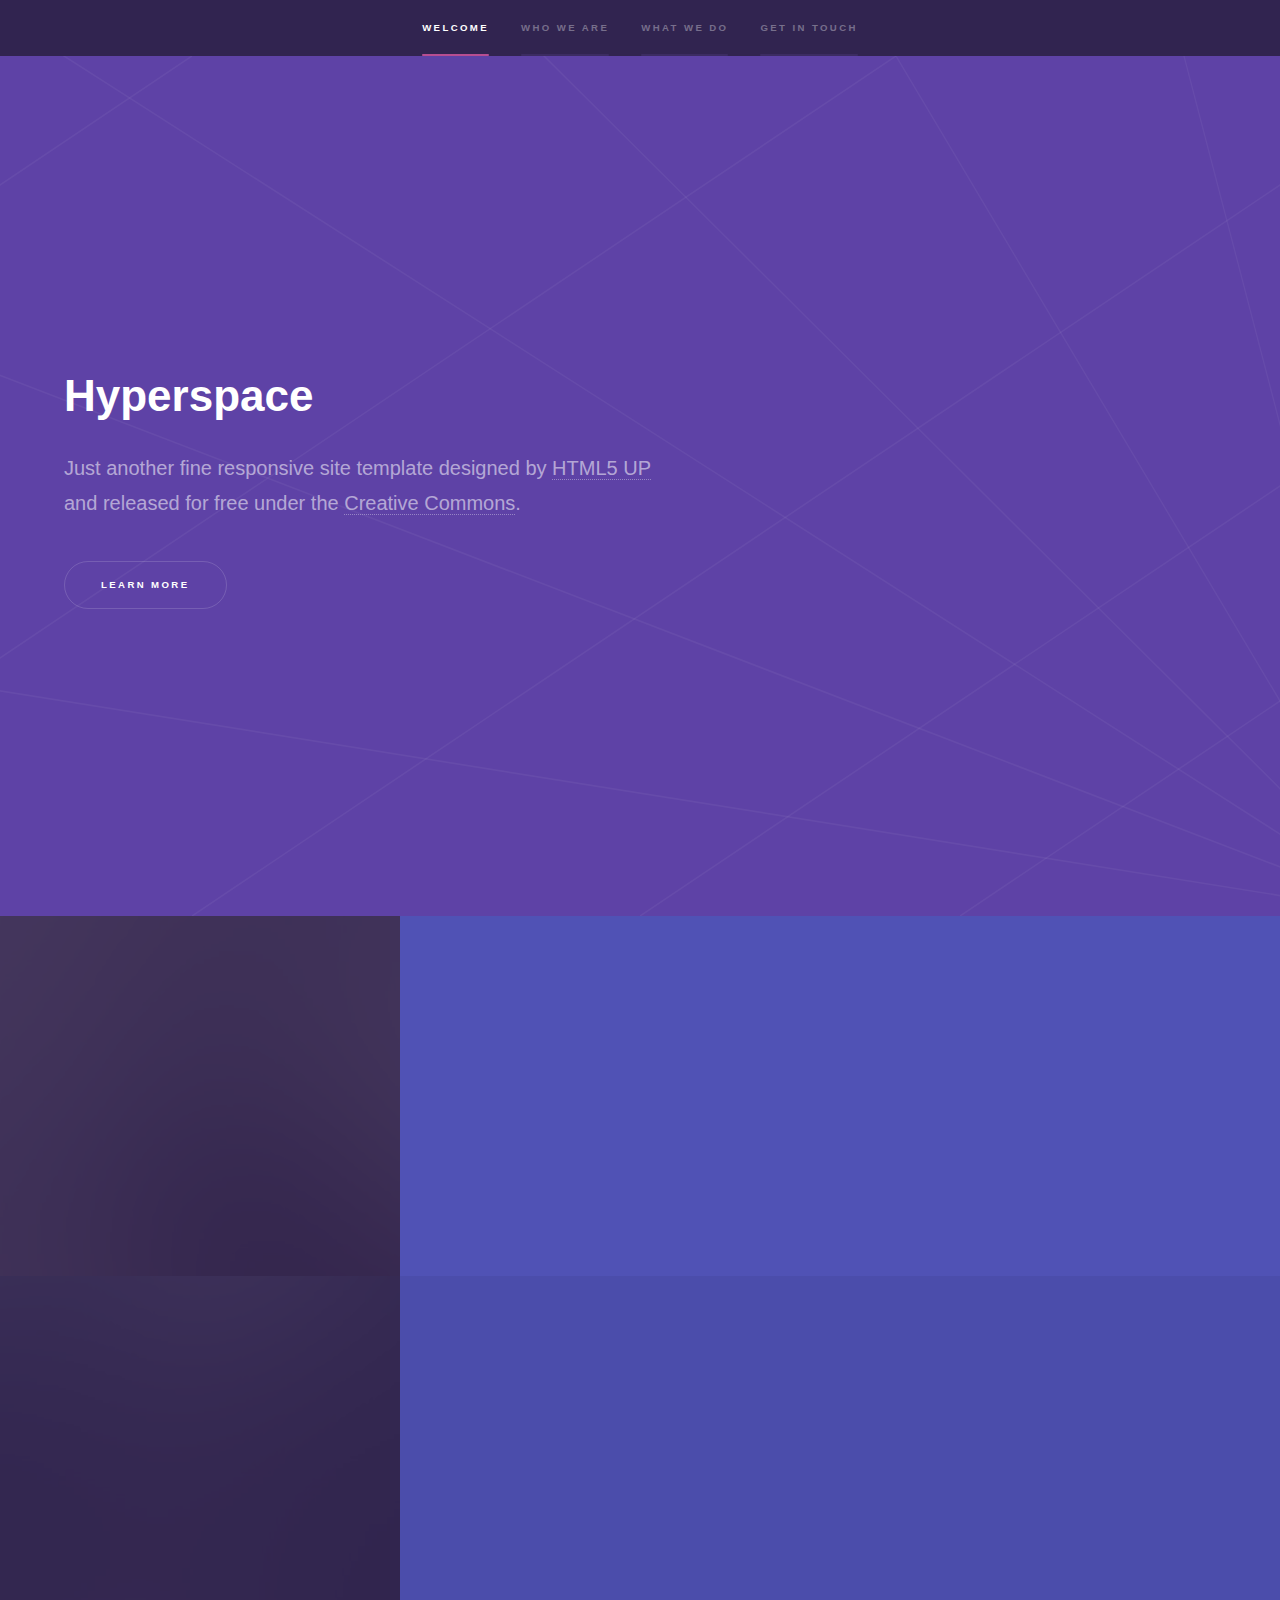
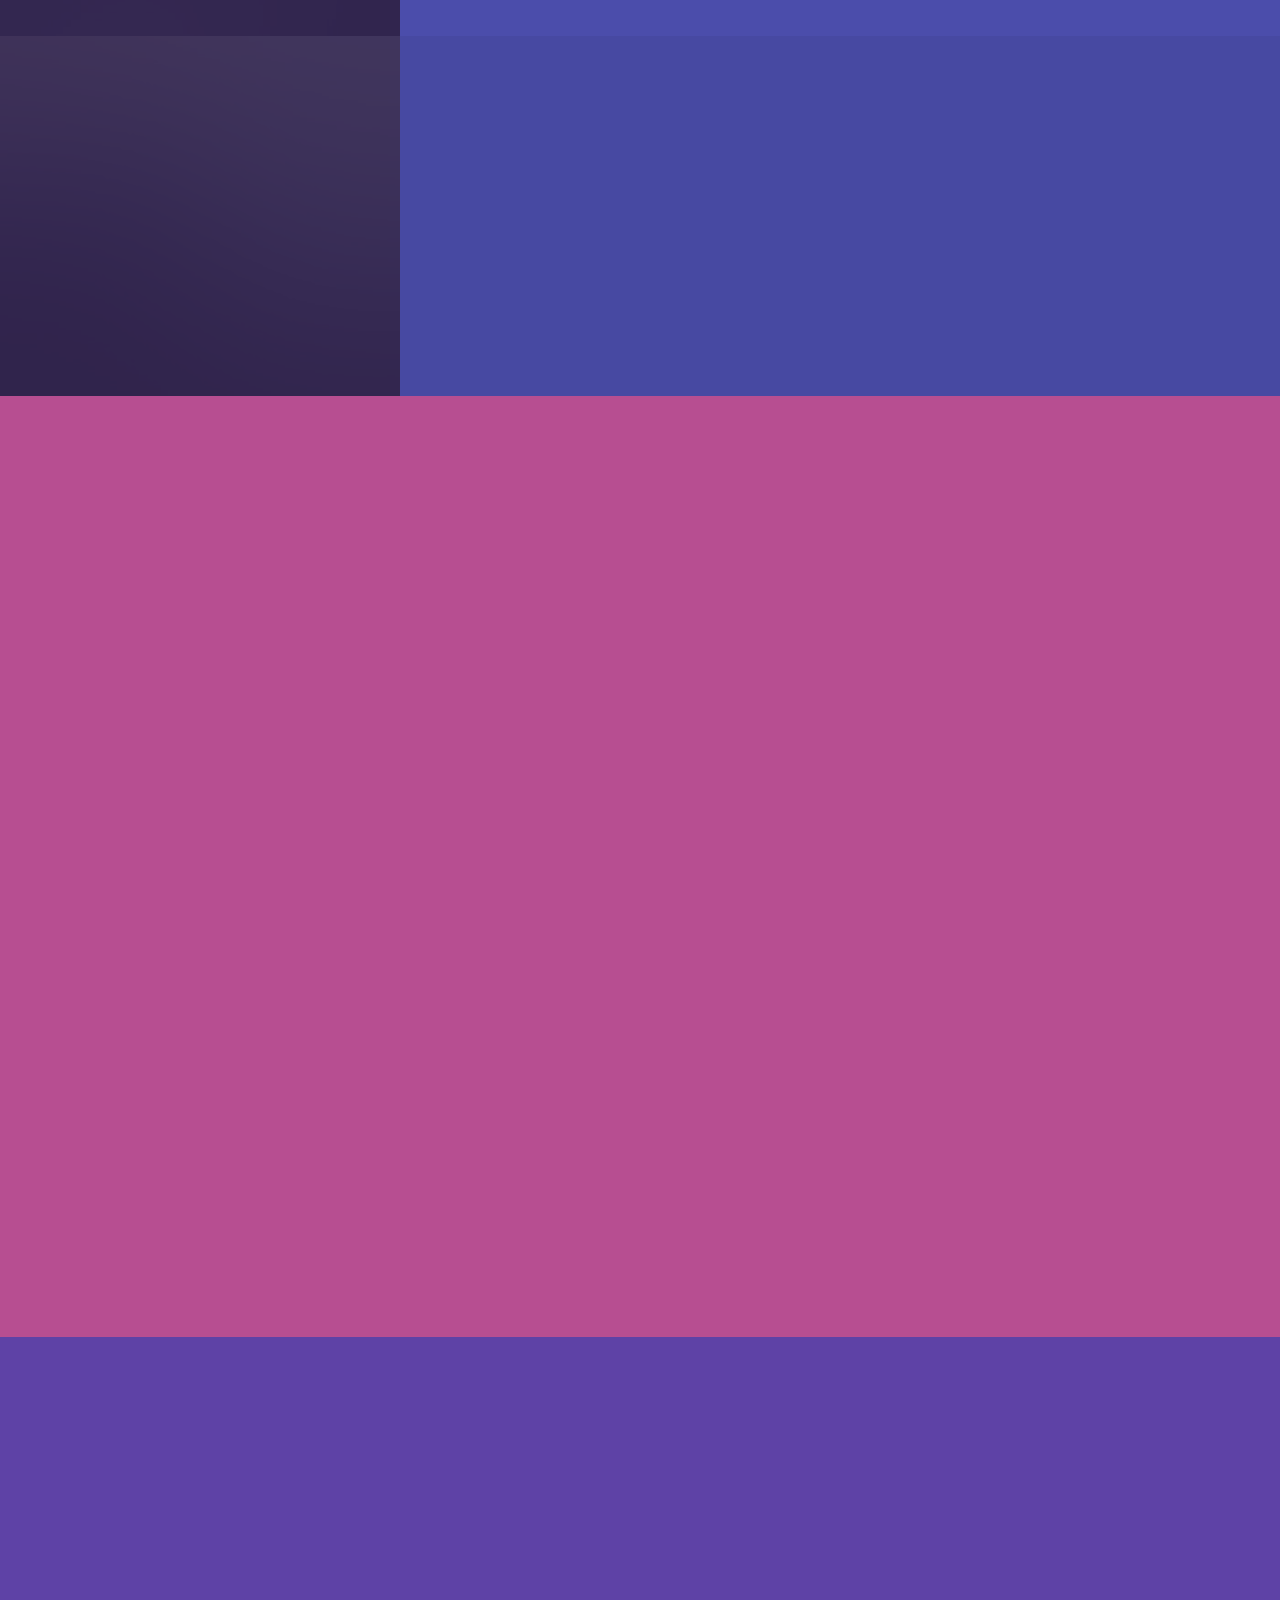
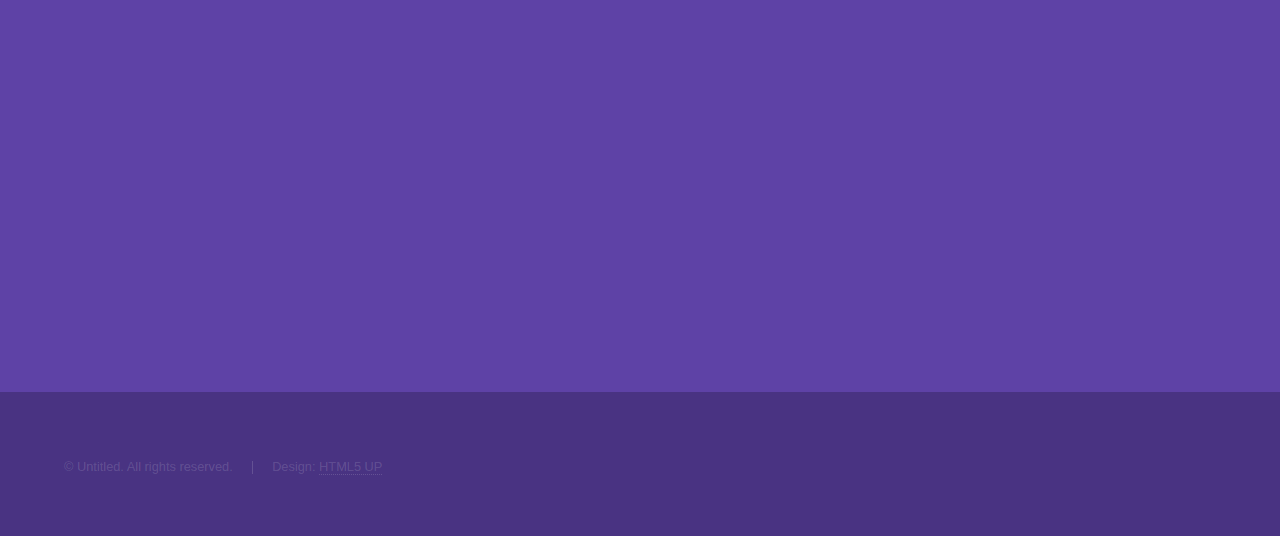
==== index.html @ b1aa324a "reupload files new website model" ====
<!DOCTYPE HTML>
<!--
	Hyperspace by HTML5 UP
	html5up.net | @ajlkn
	Free for personal and commercial use under the CCA 3.0 license (html5up.net/license)
-->
<html>
	<head>
		<title>Hyperspace by HTML5 UP</title>
		<meta charset="utf-8" />
		<meta name="viewport" content="width=device-width, initial-scale=1" />
		<!--[if lte IE 8]><script src="assets/js/ie/html5shiv.js"></script><![endif]-->
		<link rel="stylesheet" href="assets/css/main.css" />
		<!--[if lte IE 9]><link rel="stylesheet" href="assets/css/ie9.css" /><![endif]-->
		<!--[if lte IE 8]><link rel="stylesheet" href="assets/css/ie8.css" /><![endif]-->
	</head>
	<body>

		<!-- Sidebar -->
			<section id="sidebar">
				<div class="inner">
					<nav>
						<ul>
							<li><a href="#intro">Welcome</a></li>
							<li><a href="#one">Who we are</a></li>
							<li><a href="#two">What we do</a></li>
							<li><a href="#three">Get in touch</a></li>
						</ul>
					</nav>
				</div>
			</section>

		<!-- Wrapper -->
			<div id="wrapper">

				<!-- Intro -->
					<section id="intro" class="wrapper style1 fullscreen fade-up">
						<div class="inner">
							<h1>Hyperspace</h1>
							<p>Just another fine responsive site template designed by <a href="http://html5up.net">HTML5 UP</a><br />
							and released for free under the <a href="http://html5up.net/license">Creative Commons</a>.</p>
							<ul class="actions">
								<li><a href="#one" class="button scrolly">Learn more</a></li>
							</ul>
						</div>
					</section>

				<!-- One -->
					<section id="one" class="wrapper style2 spotlights">
						<section>
							<a href="#" class="image"><img src="images/pic01.jpg" alt="" data-position="center center" /></a>
							<div class="content">
								<div class="inner">
									<h2>Sed ipsum dolor</h2>
									<p>Phasellus convallis elit id ullamcorper pulvinar. Duis aliquam turpis mauris, eu ultricies erat malesuada quis. Aliquam dapibus.</p>
									<ul class="actions">
										<li><a href="#" class="button">Learn more</a></li>
									</ul>
								</div>
							</div>
						</section>
						<section>
							<a href="#" class="image"><img src="images/pic02.jpg" alt="" data-position="top center" /></a>
							<div class="content">
								<div class="inner">
									<h2>Feugiat consequat</h2>
									<p>Phasellus convallis elit id ullamcorper pulvinar. Duis aliquam turpis mauris, eu ultricies erat malesuada quis. Aliquam dapibus.</p>
									<ul class="actions">
										<li><a href="#" class="button">Learn more</a></li>
									</ul>
								</div>
							</div>
						</section>
						<section>
							<a href="#" class="image"><img src="images/pic03.jpg" alt="" data-position="25% 25%" /></a>
							<div class="content">
								<div class="inner">
									<h2>Ultricies aliquam</h2>
									<p>Phasellus convallis elit id ullamcorper pulvinar. Duis aliquam turpis mauris, eu ultricies erat malesuada quis. Aliquam dapibus.</p>
									<ul class="actions">
										<li><a href="#" class="button">Learn more</a></li>
									</ul>
								</div>
							</div>
						</section>
					</section>

				<!-- Two -->
					<section id="two" class="wrapper style3 fade-up">
						<div class="inner">
							<h2>What we do</h2>
							<p>Phasellus convallis elit id ullamcorper pulvinar. Duis aliquam turpis mauris, eu ultricies erat malesuada quis. Aliquam dapibus, lacus eget hendrerit bibendum, urna est aliquam sem, sit amet imperdiet est velit quis lorem.</p>
							<div class="features">
								<section>
									<span class="icon major fa-code"></span>
									<h3>Lorem ipsum amet</h3>
									<p>Phasellus convallis elit id ullam corper amet et pulvinar. Duis aliquam turpis mauris, sed ultricies erat dapibus.</p>
								</section>
								<section>
									<span class="icon major fa-lock"></span>
									<h3>Aliquam sed nullam</h3>
									<p>Phasellus convallis elit id ullam corper amet et pulvinar. Duis aliquam turpis mauris, sed ultricies erat dapibus.</p>
								</section>
								<section>
									<span class="icon major fa-cog"></span>
									<h3>Sed erat ullam corper</h3>
									<p>Phasellus convallis elit id ullam corper amet et pulvinar. Duis aliquam turpis mauris, sed ultricies erat dapibus.</p>
								</section>
								<section>
									<span class="icon major fa-desktop"></span>
									<h3>Veroeros quis lorem</h3>
									<p>Phasellus convallis elit id ullam corper amet et pulvinar. Duis aliquam turpis mauris, sed ultricies erat dapibus.</p>
								</section>
								<section>
									<span class="icon major fa-chain"></span>
									<h3>Urna quis bibendum</h3>
									<p>Phasellus convallis elit id ullam corper amet et pulvinar. Duis aliquam turpis mauris, sed ultricies erat dapibus.</p>
								</section>
								<section>
									<span class="icon major fa-diamond"></span>
									<h3>Aliquam urna dapibus</h3>
									<p>Phasellus convallis elit id ullam corper amet et pulvinar. Duis aliquam turpis mauris, sed ultricies erat dapibus.</p>
								</section>
							</div>
							<ul class="actions">
								<li><a href="#" class="button">Learn more</a></li>
							</ul>
						</div>
					</section>

				<!-- Three -->
					<section id="three" class="wrapper style1 fade-up">
						<div class="inner">
							<h2>Get in touch</h2>
							<p>Phasellus convallis elit id ullamcorper pulvinar. Duis aliquam turpis mauris, eu ultricies erat malesuada quis. Aliquam dapibus, lacus eget hendrerit bibendum, urna est aliquam sem, sit amet imperdiet est velit quis lorem.</p>
							<div class="split style1">
								<section>
									<form method="post" action="#">
										<div class="field half first">
											<label for="name">Name</label>
											<input type="text" name="name" id="name" />
										</div>
										<div class="field half">
											<label for="email">Email</label>
											<input type="text" name="email" id="email" />
										</div>
										<div class="field">
											<label for="message">Message</label>
											<textarea name="message" id="message" rows="5"></textarea>
										</div>
										<ul class="actions">
											<li><a href="" class="button submit">Send Message</a></li>
										</ul>
									</form>
								</section>
								<section>
									<ul class="contact">
										<li>
											<h3>Address</h3>
											<span>12345 Somewhere Road #654<br />
											Nashville, TN 00000-0000<br />
											USA</span>
										</li>
										<li>
											<h3>Email</h3>
											<a href="#">user@untitled.tld</a>
										</li>
										<li>
											<h3>Phone</h3>
											<span>(000) 000-0000</span>
										</li>
										<li>
											<h3>Social</h3>
											<ul class="icons">
												<li><a href="#" class="fa-twitter"><span class="label">Twitter</span></a></li>
												<li><a href="#" class="fa-facebook"><span class="label">Facebook</span></a></li>
												<li><a href="#" class="fa-github"><span class="label">GitHub</span></a></li>
												<li><a href="#" class="fa-instagram"><span class="label">Instagram</span></a></li>
												<li><a href="#" class="fa-linkedin"><span class="label">LinkedIn</span></a></li>
											</ul>
										</li>
									</ul>
								</section>
							</div>
						</div>
					</section>

			</div>

		<!-- Footer -->
			<footer id="footer" class="wrapper style1-alt">
				<div class="inner">
					<ul class="menu">
						<li>&copy; Untitled. All rights reserved.</li><li>Design: <a href="http://html5up.net">HTML5 UP</a></li>
					</ul>
				</div>
			</footer>

		<!-- Scripts -->
			<script src="assets/js/jquery.min.js"></script>
			<script src="assets/js/jquery.scrollex.min.js"></script>
			<script src="assets/js/jquery.scrolly.min.js"></script>
			<script src="assets/js/skel.min.js"></script>
			<script src="assets/js/util.js"></script>
			<!--[if lte IE 8]><script src="assets/js/ie/respond.min.js"></script><![endif]-->
			<script src="assets/js/main.js"></script>

	</body>
</html>
---- assets/css/main.css ----
@import url(font-awesome.min.css);

/*
	Hyperspace by HTML5 UP
	html5up.net | @ajlkn
	Free for personal and commercial use under the CCA 3.0 license (html5up.net/license)
*/

/* Reset */

	html, body, div, span, applet, object, iframe, h1, h2, h3, h4, h5, h6, p, blockquote, pre, a, abbr, acronym, address, big, cite, code, del, dfn, em, img, ins, kbd, q, s, samp, small, strike, strong, sub, sup, tt, var, b, u, i, center, dl, dt, dd, ol, ul, li, fieldset, form, label, legend, table, caption, tbody, tfoot, thead, tr, th, td, article, aside, canvas, details, embed, figure, figcaption, footer, header, hgroup, menu, nav, output, ruby, section, summary, time, mark, audio, video {
		margin: 0;
		padding: 0;
		border: 0;
		font-size: 100%;
		font: inherit;
		vertical-align: baseline;
	}

	article, aside, details, figcaption, figure, footer, header, hgroup, menu, nav, section {
		display: block;
	}

	body {
		line-height: 1;
	}

	ol, ul {
		list-style: none;
	}

	blockquote, q {
		quotes: none;
	}

	blockquote:before, blockquote:after, q:before, q:after {
		content: '';
		content: none;
	}

	table {
		border-collapse: collapse;
		border-spacing: 0;
	}

	body {
		-webkit-text-size-adjust: none;
	}

/* Box Model */

	*, *:before, *:after {
		-moz-box-sizing: border-box;
		-webkit-box-sizing: border-box;
		box-sizing: border-box;
	}

/* Grid */

	.row {
		border-bottom: solid 1px transparent;
		-moz-box-sizing: border-box;
		-webkit-box-sizing: border-box;
		box-sizing: border-box;
	}

	.row > * {
		float: left;
		-moz-box-sizing: border-box;
		-webkit-box-sizing: border-box;
		box-sizing: border-box;
	}

	.row:after, .row:before {
		content: '';
		display: block;
		clear: both;
		height: 0;
	}

	.row.uniform > * > :first-child {
		margin-top: 0;
	}

	.row.uniform > * > :last-child {
		margin-bottom: 0;
	}

	.row.\30 \25 > * {
		padding: 0 0 0 0em;
	}

	.row.\30 \25 {
		margin: 0 0 -1px 0em;
	}

	.row.uniform.\30 \25 > * {
		padding: 0em 0 0 0em;
	}

	.row.uniform.\30 \25 {
		margin: 0em 0 -1px 0em;
	}

	.row > * {
		padding: 0 0 0 1.5em;
	}

	.row {
		margin: 0 0 -1px -1.5em;
	}

	.row.uniform > * {
		padding: 1.5em 0 0 1.5em;
	}

	.row.uniform {
		margin: -1.5em 0 -1px -1.5em;
	}

	.row.\32 00\25 > * {
		padding: 0 0 0 3em;
	}

	.row.\32 00\25 {
		margin: 0 0 -1px -3em;
	}

	.row.uniform.\32 00\25 > * {
		padding: 3em 0 0 3em;
	}

	.row.uniform.\32 00\25 {
		margin: -3em 0 -1px -3em;
	}

	.row.\31 50\25 > * {
		padding: 0 0 0 2.25em;
	}

	.row.\31 50\25 {
		margin: 0 0 -1px -2.25em;
	}

	.row.uniform.\31 50\25 > * {
		padding: 2.25em 0 0 2.25em;
	}

	.row.uniform.\31 50\25 {
		margin: -2.25em 0 -1px -2.25em;
	}

	.row.\35 0\25 > * {
		padding: 0 0 0 0.75em;
	}

	.row.\35 0\25 {
		margin: 0 0 -1px -0.75em;
	}

	.row.uniform.\35 0\25 > * {
		padding: 0.75em 0 0 0.75em;
	}

	.row.uniform.\35 0\25 {
		margin: -0.75em 0 -1px -0.75em;
	}

	.row.\32 5\25 > * {
		padding: 0 0 0 0.375em;
	}

	.row.\32 5\25 {
		margin: 0 0 -1px -0.375em;
	}

	.row.uniform.\32 5\25 > * {
		padding: 0.375em 0 0 0.375em;
	}

	.row.uniform.\32 5\25 {
		margin: -0.375em 0 -1px -0.375em;
	}

	.\31 2u, .\31 2u\24 {
		width: 100%;
		clear: none;
		margin-left: 0;
	}

	.\31 1u, .\31 1u\24 {
		width: 91.6666666667%;
		clear: none;
		margin-left: 0;
	}

	.\31 0u, .\31 0u\24 {
		width: 83.3333333333%;
		clear: none;
		margin-left: 0;
	}

	.\39 u, .\39 u\24 {
		width: 75%;
		clear: none;
		margin-left: 0;
	}

	.\38 u, .\38 u\24 {
		width: 66.6666666667%;
		clear: none;
		margin-left: 0;
	}

	.\37 u, .\37 u\24 {
		width: 58.3333333333%;
		clear: none;
		margin-left: 0;
	}

	.\36 u, .\36 u\24 {
		width: 50%;
		clear: none;
		margin-left: 0;
	}

	.\35 u, .\35 u\24 {
		width: 41.6666666667%;
		clear: none;
		margin-left: 0;
	}

	.\34 u, .\34 u\24 {
		width: 33.3333333333%;
		clear: none;
		margin-left: 0;
	}

	.\33 u, .\33 u\24 {
		width: 25%;
		clear: none;
		margin-left: 0;
	}

	.\32 u, .\32 u\24 {
		width: 16.6666666667%;
		clear: none;
		margin-left: 0;
	}

	.\31 u, .\31 u\24 {
		width: 8.3333333333%;
		clear: none;
		margin-left: 0;
	}

	.\31 2u\24 + *,
	.\31 1u\24 + *,
	.\31 0u\24 + *,
	.\39 u\24 + *,
	.\38 u\24 + *,
	.\37 u\24 + *,
	.\36 u\24 + *,
	.\35 u\24 + *,
	.\34 u\24 + *,
	.\33 u\24 + *,
	.\32 u\24 + *,
	.\31 u\24 + * {
		clear: left;
	}

	.\-11u {
		margin-left: 91.66667%;
	}

	.\-10u {
		margin-left: 83.33333%;
	}

	.\-9u {
		margin-left: 75%;
	}

	.\-8u {
		margin-left: 66.66667%;
	}

	.\-7u {
		margin-left: 58.33333%;
	}

	.\-6u {
		margin-left: 50%;
	}

	.\-5u {
		margin-left: 41.66667%;
	}

	.\-4u {
		margin-left: 33.33333%;
	}

	.\-3u {
		margin-left: 25%;
	}

	.\-2u {
		margin-left: 16.66667%;
	}

	.\-1u {
		margin-left: 8.33333%;
	}

	@media screen and (max-width: 1680px) {

		.row > * {
			padding: 0 0 0 1.5em;
		}

		.row {
			margin: 0 0 -1px -1.5em;
		}

		.row.uniform > * {
			padding: 1.5em 0 0 1.5em;
		}

		.row.uniform {
			margin: -1.5em 0 -1px -1.5em;
		}

		.row.\32 00\25 > * {
			padding: 0 0 0 3em;
		}

		.row.\32 00\25 {
			margin: 0 0 -1px -3em;
		}

		.row.uniform.\32 00\25 > * {
			padding: 3em 0 0 3em;
		}

		.row.uniform.\32 00\25 {
			margin: -3em 0 -1px -3em;
		}

		.row.\31 50\25 > * {
			padding: 0 0 0 2.25em;
		}

		.row.\31 50\25 {
			margin: 0 0 -1px -2.25em;
		}

		.row.uniform.\31 50\25 > * {
			padding: 2.25em 0 0 2.25em;
		}

		.row.uniform.\31 50\25 {
			margin: -2.25em 0 -1px -2.25em;
		}

		.row.\35 0\25 > * {
			padding: 0 0 0 0.75em;
		}

		.row.\35 0\25 {
			margin: 0 0 -1px -0.75em;
		}

		.row.uniform.\35 0\25 > * {
			padding: 0.75em 0 0 0.75em;
		}

		.row.uniform.\35 0\25 {
			margin: -0.75em 0 -1px -0.75em;
		}

		.row.\32 5\25 > * {
			padding: 0 0 0 0.375em;
		}

		.row.\32 5\25 {
			margin: 0 0 -1px -0.375em;
		}

		.row.uniform.\32 5\25 > * {
			padding: 0.375em 0 0 0.375em;
		}

		.row.uniform.\32 5\25 {
			margin: -0.375em 0 -1px -0.375em;
		}

		.\31 2u\28xlarge\29, .\31 2u\24\28xlarge\29 {
			width: 100%;
			clear: none;
			margin-left: 0;
		}

		.\31 1u\28xlarge\29, .\31 1u\24\28xlarge\29 {
			width: 91.6666666667%;
			clear: none;
			margin-left: 0;
		}

		.\31 0u\28xlarge\29, .\31 0u\24\28xlarge\29 {
			width: 83.3333333333%;
			clear: none;
			margin-left: 0;
		}

		.\39 u\28xlarge\29, .\39 u\24\28xlarge\29 {
			width: 75%;
			clear: none;
			margin-left: 0;
		}

		.\38 u\28xlarge\29, .\38 u\24\28xlarge\29 {
			width: 66.6666666667%;
			clear: none;
			margin-left: 0;
		}

		.\37 u\28xlarge\29, .\37 u\24\28xlarge\29 {
			width: 58.3333333333%;
			clear: none;
			margin-left: 0;
		}

		.\36 u\28xlarge\29, .\36 u\24\28xlarge\29 {
			width: 50%;
			clear: none;
			margin-left: 0;
		}

		.\35 u\28xlarge\29, .\35 u\24\28xlarge\29 {
			width: 41.6666666667%;
			clear: none;
			margin-left: 0;
		}

		.\34 u\28xlarge\29, .\34 u\24\28xlarge\29 {
			width: 33.3333333333%;
			clear: none;
			margin-left: 0;
		}

		.\33 u\28xlarge\29, .\33 u\24\28xlarge\29 {
			width: 25%;
			clear: none;
			margin-left: 0;
		}

		.\32 u\28xlarge\29, .\32 u\24\28xlarge\29 {
			width: 16.6666666667%;
			clear: none;
			margin-left: 0;
		}

		.\31 u\28xlarge\29, .\31 u\24\28xlarge\29 {
			width: 8.3333333333%;
			clear: none;
			margin-left: 0;
		}

		.\31 2u\24\28xlarge\29 + *,
		.\31 1u\24\28xlarge\29 + *,
		.\31 0u\24\28xlarge\29 + *,
		.\39 u\24\28xlarge\29 + *,
		.\38 u\24\28xlarge\29 + *,
		.\37 u\24\28xlarge\29 + *,
		.\36 u\24\28xlarge\29 + *,
		.\35 u\24\28xlarge\29 + *,
		.\34 u\24\28xlarge\29 + *,
		.\33 u\24\28xlarge\29 + *,
		.\32 u\24\28xlarge\29 + *,
		.\31 u\24\28xlarge\29 + * {
			clear: left;
		}

		.\-11u\28xlarge\29 {
			margin-left: 91.66667%;
		}

		.\-10u\28xlarge\29 {
			margin-left: 83.33333%;
		}

		.\-9u\28xlarge\29 {
			margin-left: 75%;
		}

		.\-8u\28xlarge\29 {
			margin-left: 66.66667%;
		}

		.\-7u\28xlarge\29 {
			margin-left: 58.33333%;
		}

		.\-6u\28xlarge\29 {
			margin-left: 50%;
		}

		.\-5u\28xlarge\29 {
			margin-left: 41.66667%;
		}

		.\-4u\28xlarge\29 {
			margin-left: 33.33333%;
		}

		.\-3u\28xlarge\29 {
			margin-left: 25%;
		}

		.\-2u\28xlarge\29 {
			margin-left: 16.66667%;
		}

		.\-1u\28xlarge\29 {
			margin-left: 8.33333%;
		}

	}

	@media screen and (max-width: 1280px) {

		.row > * {
			padding: 0 0 0 1.5em;
		}

		.row {
			margin: 0 0 -1px -1.5em;
		}

		.row.uniform > * {
			padding: 1.5em 0 0 1.5em;
		}

		.row.uniform {
			margin: -1.5em 0 -1px -1.5em;
		}

		.row.\32 00\25 > * {
			padding: 0 0 0 3em;
		}

		.row.\32 00\25 {
			margin: 0 0 -1px -3em;
		}

		.row.uniform.\32 00\25 > * {
			padding: 3em 0 0 3em;
		}

		.row.uniform.\32 00\25 {
			margin: -3em 0 -1px -3em;
		}

		.row.\31 50\25 > * {
			padding: 0 0 0 2.25em;
		}

		.row.\31 50\25 {
			margin: 0 0 -1px -2.25em;
		}

		.row.uniform.\31 50\25 > * {
			padding: 2.25em 0 0 2.25em;
		}

		.row.uniform.\31 50\25 {
			margin: -2.25em 0 -1px -2.25em;
		}

		.row.\35 0\25 > * {
			padding: 0 0 0 0.75em;
		}

		.row.\35 0\25 {
			margin: 0 0 -1px -0.75em;
		}

		.row.uniform.\35 0\25 > * {
			padding: 0.75em 0 0 0.75em;
		}

		.row.uniform.\35 0\25 {
			margin: -0.75em 0 -1px -0.75em;
		}

		.row.\32 5\25 > * {
			padding: 0 0 0 0.375em;
		}

		.row.\32 5\25 {
			margin: 0 0 -1px -0.375em;
		}

		.row.uniform.\32 5\25 > * {
			padding: 0.375em 0 0 0.375em;
		}

		.row.uniform.\32 5\25 {
			margin: -0.375em 0 -1px -0.375em;
		}

		.\31 2u\28large\29, .\31 2u\24\28large\29 {
			width: 100%;
			clear: none;
			margin-left: 0;
		}

		.\31 1u\28large\29, .\31 1u\24\28large\29 {
			width: 91.6666666667%;
			clear: none;
			margin-left: 0;
		}

		.\31 0u\28large\29, .\31 0u\24\28large\29 {
			width: 83.3333333333%;
			clear: none;
			margin-left: 0;
		}

		.\39 u\28large\29, .\39 u\24\28large\29 {
			width: 75%;
			clear: none;
			margin-left: 0;
		}

		.\38 u\28large\29, .\38 u\24\28large\29 {
			width: 66.6666666667%;
			clear: none;
			margin-left: 0;
		}

		.\37 u\28large\29, .\37 u\24\28large\29 {
			width: 58.3333333333%;
			clear: none;
			margin-left: 0;
		}

		.\36 u\28large\29, .\36 u\24\28large\29 {
			width: 50%;
			clear: none;
			margin-left: 0;
		}

		.\35 u\28large\29, .\35 u\24\28large\29 {
			width: 41.6666666667%;
			clear: none;
			margin-left: 0;
		}

		.\34 u\28large\29, .\34 u\24\28large\29 {
			width: 33.3333333333%;
			clear: none;
			margin-left: 0;
		}

		.\33 u\28large\29, .\33 u\24\28large\29 {
			width: 25%;
			clear: none;
			margin-left: 0;
		}

		.\32 u\28large\29, .\32 u\24\28large\29 {
			width: 16.6666666667%;
			clear: none;
			margin-left: 0;
		}

		.\31 u\28large\29, .\31 u\24\28large\29 {
			width: 8.3333333333%;
			clear: none;
			margin-left: 0;
		}

		.\31 2u\24\28large\29 + *,
		.\31 1u\24\28large\29 + *,
		.\31 0u\24\28large\29 + *,
		.\39 u\24\28large\29 + *,
		.\38 u\24\28large\29 + *,
		.\37 u\24\28large\29 + *,
		.\36 u\24\28large\29 + *,
		.\35 u\24\28large\29 + *,
		.\34 u\24\28large\29 + *,
		.\33 u\24\28large\29 + *,
		.\32 u\24\28large\29 + *,
		.\31 u\24\28large\29 + * {
			clear: left;
		}

		.\-11u\28large\29 {
			margin-left: 91.66667%;
		}

		.\-10u\28large\29 {
			margin-left: 83.33333%;
		}

		.\-9u\28large\29 {
			margin-left: 75%;
		}

		.\-8u\28large\29 {
			margin-left: 66.66667%;
		}

		.\-7u\28large\29 {
			margin-left: 58.33333%;
		}

		.\-6u\28large\29 {
			margin-left: 50%;
		}

		.\-5u\28large\29 {
			margin-left: 41.66667%;
		}

		.\-4u\28large\29 {
			margin-left: 33.33333%;
		}

		.\-3u\28large\29 {
			margin-left: 25%;
		}

		.\-2u\28large\29 {
			margin-left: 16.66667%;
		}

		.\-1u\28large\29 {
			margin-left: 8.33333%;
		}

	}

	@media screen and (max-width: 980px) {

		.row > * {
			padding: 0 0 0 1.5em;
		}

		.row {
			margin: 0 0 -1px -1.5em;
		}

		.row.uniform > * {
			padding: 1.5em 0 0 1.5em;
		}

		.row.uniform {
			margin: -1.5em 0 -1px -1.5em;
		}

		.row.\32 00\25 > * {
			padding: 0 0 0 3em;
		}

		.row.\32 00\25 {
			margin: 0 0 -1px -3em;
		}

		.row.uniform.\32 00\25 > * {
			padding: 3em 0 0 3em;
		}

		.row.uniform.\32 00\25 {
			margin: -3em 0 -1px -3em;
		}

		.row.\31 50\25 > * {
			padding: 0 0 0 2.25em;
		}

		.row.\31 50\25 {
			margin: 0 0 -1px -2.25em;
		}

		.row.uniform.\31 50\25 > * {
			padding: 2.25em 0 0 2.25em;
		}

		.row.uniform.\31 50\25 {
			margin: -2.25em 0 -1px -2.25em;
		}

		.row.\35 0\25 > * {
			padding: 0 0 0 0.75em;
		}

		.row.\35 0\25 {
			margin: 0 0 -1px -0.75em;
		}

		.row.uniform.\35 0\25 > * {
			padding: 0.75em 0 0 0.75em;
		}

		.row.uniform.\35 0\25 {
			margin: -0.75em 0 -1px -0.75em;
		}

		.row.\32 5\25 > * {
			padding: 0 0 0 0.375em;
		}

		.row.\32 5\25 {
			margin: 0 0 -1px -0.375em;
		}

		.row.uniform.\32 5\25 > * {
			padding: 0.375em 0 0 0.375em;
		}

		.row.uniform.\32 5\25 {
			margin: -0.375em 0 -1px -0.375em;
		}

		.\31 2u\28medium\29, .\31 2u\24\28medium\29 {
			width: 100%;
			clear: none;
			margin-left: 0;
		}

		.\31 1u\28medium\29, .\31 1u\24\28medium\29 {
			width: 91.6666666667%;
			clear: none;
			margin-left: 0;
		}

		.\31 0u\28medium\29, .\31 0u\24\28medium\29 {
			width: 83.3333333333%;
			clear: none;
			margin-left: 0;
		}

		.\39 u\28medium\29, .\39 u\24\28medium\29 {
			width: 75%;
			clear: none;
			margin-left: 0;
		}

		.\38 u\28medium\29, .\38 u\24\28medium\29 {
			width: 66.6666666667%;
			clear: none;
			margin-left: 0;
		}

		.\37 u\28medium\29, .\37 u\24\28medium\29 {
			width: 58.3333333333%;
			clear: none;
			margin-left: 0;
		}

		.\36 u\28medium\29, .\36 u\24\28medium\29 {
			width: 50%;
			clear: none;
			margin-left: 0;
		}

		.\35 u\28medium\29, .\35 u\24\28medium\29 {
			width: 41.6666666667%;
			clear: none;
			margin-left: 0;
		}

		.\34 u\28medium\29, .\34 u\24\28medium\29 {
			width: 33.3333333333%;
			clear: none;
			margin-left: 0;
		}

		.\33 u\28medium\29, .\33 u\24\28medium\29 {
			width: 25%;
			clear: none;
			margin-left: 0;
		}

		.\32 u\28medium\29, .\32 u\24\28medium\29 {
			width: 16.6666666667%;
			clear: none;
			margin-left: 0;
		}

		.\31 u\28medium\29, .\31 u\24\28medium\29 {
			width: 8.3333333333%;
			clear: none;
			margin-left: 0;
		}

		.\31 2u\24\28medium\29 + *,
		.\31 1u\24\28medium\29 + *,
		.\31 0u\24\28medium\29 + *,
		.\39 u\24\28medium\29 + *,
		.\38 u\24\28medium\29 + *,
		.\37 u\24\28medium\29 + *,
		.\36 u\24\28medium\29 + *,
		.\35 u\24\28medium\29 + *,
		.\34 u\24\28medium\29 + *,
		.\33 u\24\28medium\29 + *,
		.\32 u\24\28medium\29 + *,
		.\31 u\24\28medium\29 + * {
			clear: left;
		}

		.\-11u\28medium\29 {
			margin-left: 91.66667%;
		}

		.\-10u\28medium\29 {
			margin-left: 83.33333%;
		}

		.\-9u\28medium\29 {
			margin-left: 75%;
		}

		.\-8u\28medium\29 {
			margin-left: 66.66667%;
		}

		.\-7u\28medium\29 {
			margin-left: 58.33333%;
		}

		.\-6u\28medium\29 {
			margin-left: 50%;
		}

		.\-5u\28medium\29 {
			margin-left: 41.66667%;
		}

		.\-4u\28medium\29 {
			margin-left: 33.33333%;
		}

		.\-3u\28medium\29 {
			margin-left: 25%;
		}

		.\-2u\28medium\29 {
			margin-left: 16.66667%;
		}

		.\-1u\28medium\29 {
			margin-left: 8.33333%;
		}

	}

	@media screen and (max-width: 736px) {

		.row > * {
			padding: 0 0 0 1.5em;
		}

		.row {
			margin: 0 0 -1px -1.5em;
		}

		.row.uniform > * {
			padding: 1.5em 0 0 1.5em;
		}

		.row.uniform {
			margin: -1.5em 0 -1px -1.5em;
		}

		.row.\32 00\25 > * {
			padding: 0 0 0 3em;
		}

		.row.\32 00\25 {
			margin: 0 0 -1px -3em;
		}

		.row.uniform.\32 00\25 > * {
			padding: 3em 0 0 3em;
		}

		.row.uniform.\32 00\25 {
			margin: -3em 0 -1px -3em;
		}

		.row.\31 50\25 > * {
			padding: 0 0 0 2.25em;
		}

		.row.\31 50\25 {
			margin: 0 0 -1px -2.25em;
		}

		.row.uniform.\31 50\25 > * {
			padding: 2.25em 0 0 2.25em;
		}

		.row.uniform.\31 50\25 {
			margin: -2.25em 0 -1px -2.25em;
		}

		.row.\35 0\25 > * {
			padding: 0 0 0 0.75em;
		}

		.row.\35 0\25 {
			margin: 0 0 -1px -0.75em;
		}

		.row.uniform.\35 0\25 > * {
			padding: 0.75em 0 0 0.75em;
		}

		.row.uniform.\35 0\25 {
			margin: -0.75em 0 -1px -0.75em;
		}

		.row.\32 5\25 > * {
			padding: 0 0 0 0.375em;
		}

		.row.\32 5\25 {
			margin: 0 0 -1px -0.375em;
		}

		.row.uniform.\32 5\25 > * {
			padding: 0.375em 0 0 0.375em;
		}

		.row.uniform.\32 5\25 {
			margin: -0.375em 0 -1px -0.375em;
		}

		.\31 2u\28small\29, .\31 2u\24\28small\29 {
			width: 100%;
			clear: none;
			margin-left: 0;
		}

		.\31 1u\28small\29, .\31 1u\24\28small\29 {
			width: 91.6666666667%;
			clear: none;
			margin-left: 0;
		}

		.\31 0u\28small\29, .\31 0u\24\28small\29 {
			width: 83.3333333333%;
			clear: none;
			margin-left: 0;
		}

		.\39 u\28small\29, .\39 u\24\28small\29 {
			width: 75%;
			clear: none;
			margin-left: 0;
		}

		.\38 u\28small\29, .\38 u\24\28small\29 {
			width: 66.6666666667%;
			clear: none;
			margin-left: 0;
		}

		.\37 u\28small\29, .\37 u\24\28small\29 {
			width: 58.3333333333%;
			clear: none;
			margin-left: 0;
		}

		.\36 u\28small\29, .\36 u\24\28small\29 {
			width: 50%;
			clear: none;
			margin-left: 0;
		}

		.\35 u\28small\29, .\35 u\24\28small\29 {
			width: 41.6666666667%;
			clear: none;
			margin-left: 0;
		}

		.\34 u\28small\29, .\34 u\24\28small\29 {
			width: 33.3333333333%;
			clear: none;
			margin-left: 0;
		}

		.\33 u\28small\29, .\33 u\24\28small\29 {
			width: 25%;
			clear: none;
			margin-left: 0;
		}

		.\32 u\28small\29, .\32 u\24\28small\29 {
			width: 16.6666666667%;
			clear: none;
			margin-left: 0;
		}

		.\31 u\28small\29, .\31 u\24\28small\29 {
			width: 8.3333333333%;
			clear: none;
			margin-left: 0;
		}

		.\31 2u\24\28small\29 + *,
		.\31 1u\24\28small\29 + *,
		.\31 0u\24\28small\29 + *,
		.\39 u\24\28small\29 + *,
		.\38 u\24\28small\29 + *,
		.\37 u\24\28small\29 + *,
		.\36 u\24\28small\29 + *,
		.\35 u\24\28small\29 + *,
		.\34 u\24\28small\29 + *,
		.\33 u\24\28small\29 + *,
		.\32 u\24\28small\29 + *,
		.\31 u\24\28small\29 + * {
			clear: left;
		}

		.\-11u\28small\29 {
			margin-left: 91.66667%;
		}

		.\-10u\28small\29 {
			margin-left: 83.33333%;
		}

		.\-9u\28small\29 {
			margin-left: 75%;
		}

		.\-8u\28small\29 {
			margin-left: 66.66667%;
		}

		.\-7u\28small\29 {
			margin-left: 58.33333%;
		}

		.\-6u\28small\29 {
			margin-left: 50%;
		}

		.\-5u\28small\29 {
			margin-left: 41.66667%;
		}

		.\-4u\28small\29 {
			margin-left: 33.33333%;
		}

		.\-3u\28small\29 {
			margin-left: 25%;
		}

		.\-2u\28small\29 {
			margin-left: 16.66667%;
		}

		.\-1u\28small\29 {
			margin-left: 8.33333%;
		}

	}

	@media screen and (max-width: 480px) {

		.row > * {
			padding: 0 0 0 1.5em;
		}

		.row {
			margin: 0 0 -1px -1.5em;
		}

		.row.uniform > * {
			padding: 1.5em 0 0 1.5em;
		}

		.row.uniform {
			margin: -1.5em 0 -1px -1.5em;
		}

		.row.\32 00\25 > * {
			padding: 0 0 0 3em;
		}

		.row.\32 00\25 {
			margin: 0 0 -1px -3em;
		}

		.row.uniform.\32 00\25 > * {
			padding: 3em 0 0 3em;
		}

		.row.uniform.\32 00\25 {
			margin: -3em 0 -1px -3em;
		}

		.row.\31 50\25 > * {
			padding: 0 0 0 2.25em;
		}

		.row.\31 50\25 {
			margin: 0 0 -1px -2.25em;
		}

		.row.uniform.\31 50\25 > * {
			padding: 2.25em 0 0 2.25em;
		}

		.row.uniform.\31 50\25 {
			margin: -2.25em 0 -1px -2.25em;
		}

		.row.\35 0\25 > * {
			padding: 0 0 0 0.75em;
		}

		.row.\35 0\25 {
			margin: 0 0 -1px -0.75em;
		}

		.row.uniform.\35 0\25 > * {
			padding: 0.75em 0 0 0.75em;
		}

		.row.uniform.\35 0\25 {
			margin: -0.75em 0 -1px -0.75em;
		}

		.row.\32 5\25 > * {
			padding: 0 0 0 0.375em;
		}

		.row.\32 5\25 {
			margin: 0 0 -1px -0.375em;
		}

		.row.uniform.\32 5\25 > * {
			padding: 0.375em 0 0 0.375em;
		}

		.row.uniform.\32 5\25 {
			margin: -0.375em 0 -1px -0.375em;
		}

		.\31 2u\28xsmall\29, .\31 2u\24\28xsmall\29 {
			width: 100%;
			clear: none;
			margin-left: 0;
		}

		.\31 1u\28xsmall\29, .\31 1u\24\28xsmall\29 {
			width: 91.6666666667%;
			clear: none;
			margin-left: 0;
		}

		.\31 0u\28xsmall\29, .\31 0u\24\28xsmall\29 {
			width: 83.3333333333%;
			clear: none;
			margin-left: 0;
		}

		.\39 u\28xsmall\29, .\39 u\24\28xsmall\29 {
			width: 75%;
			clear: none;
			margin-left: 0;
		}

		.\38 u\28xsmall\29, .\38 u\24\28xsmall\29 {
			width: 66.6666666667%;
			clear: none;
			margin-left: 0;
		}

		.\37 u\28xsmall\29, .\37 u\24\28xsmall\29 {
			width: 58.3333333333%;
			clear: none;
			margin-left: 0;
		}

		.\36 u\28xsmall\29, .\36 u\24\28xsmall\29 {
			width: 50%;
			clear: none;
			margin-left: 0;
		}

		.\35 u\28xsmall\29, .\35 u\24\28xsmall\29 {
			width: 41.6666666667%;
			clear: none;
			margin-left: 0;
		}

		.\34 u\28xsmall\29, .\34 u\24\28xsmall\29 {
			width: 33.3333333333%;
			clear: none;
			margin-left: 0;
		}

		.\33 u\28xsmall\29, .\33 u\24\28xsmall\29 {
			width: 25%;
			clear: none;
			margin-left: 0;
		}

		.\32 u\28xsmall\29, .\32 u\24\28xsmall\29 {
			width: 16.6666666667%;
			clear: none;
			margin-left: 0;
		}

		.\31 u\28xsmall\29, .\31 u\24\28xsmall\29 {
			width: 8.3333333333%;
			clear: none;
			margin-left: 0;
		}

		.\31 2u\24\28xsmall\29 + *,
		.\31 1u\24\28xsmall\29 + *,
		.\31 0u\24\28xsmall\29 + *,
		.\39 u\24\28xsmall\29 + *,
		.\38 u\24\28xsmall\29 + *,
		.\37 u\24\28xsmall\29 + *,
		.\36 u\24\28xsmall\29 + *,
		.\35 u\24\28xsmall\29 + *,
		.\34 u\24\28xsmall\29 + *,
		.\33 u\24\28xsmall\29 + *,
		.\32 u\24\28xsmall\29 + *,
		.\31 u\24\28xsmall\29 + * {
			clear: left;
		}

		.\-11u\28xsmall\29 {
			margin-left: 91.66667%;
		}

		.\-10u\28xsmall\29 {
			margin-left: 83.33333%;
		}

		.\-9u\28xsmall\29 {
			margin-left: 75%;
		}

		.\-8u\28xsmall\29 {
			margin-left: 66.66667%;
		}

		.\-7u\28xsmall\29 {
			margin-left: 58.33333%;
		}

		.\-6u\28xsmall\29 {
			margin-left: 50%;
		}

		.\-5u\28xsmall\29 {
			margin-left: 41.66667%;
		}

		.\-4u\28xsmall\29 {
			margin-left: 33.33333%;
		}

		.\-3u\28xsmall\29 {
			margin-left: 25%;
		}

		.\-2u\28xsmall\29 {
			margin-left: 16.66667%;
		}

		.\-1u\28xsmall\29 {
			margin-left: 8.33333%;
		}

	}

	@media screen and (max-width: 360px) {

		.row > * {
			padding: 0 0 0 1.5em;
		}

		.row {
			margin: 0 0 -1px -1.5em;
		}

		.row.uniform > * {
			padding: 1.5em 0 0 1.5em;
		}

		.row.uniform {
			margin: -1.5em 0 -1px -1.5em;
		}

		.row.\32 00\25 > * {
			padding: 0 0 0 3em;
		}

		.row.\32 00\25 {
			margin: 0 0 -1px -3em;
		}

		.row.uniform.\32 00\25 > * {
			padding: 3em 0 0 3em;
		}

		.row.uniform.\32 00\25 {
			margin: -3em 0 -1px -3em;
		}

		.row.\31 50\25 > * {
			padding: 0 0 0 2.25em;
		}

		.row.\31 50\25 {
			margin: 0 0 -1px -2.25em;
		}

		.row.uniform.\31 50\25 > * {
			padding: 2.25em 0 0 2.25em;
		}

		.row.uniform.\31 50\25 {
			margin: -2.25em 0 -1px -2.25em;
		}

		.row.\35 0\25 > * {
			padding: 0 0 0 0.75em;
		}

		.row.\35 0\25 {
			margin: 0 0 -1px -0.75em;
		}

		.row.uniform.\35 0\25 > * {
			padding: 0.75em 0 0 0.75em;
		}

		.row.uniform.\35 0\25 {
			margin: -0.75em 0 -1px -0.75em;
		}

		.row.\32 5\25 > * {
			padding: 0 0 0 0.375em;
		}

		.row.\32 5\25 {
			margin: 0 0 -1px -0.375em;
		}

		.row.uniform.\32 5\25 > * {
			padding: 0.375em 0 0 0.375em;
		}

		.row.uniform.\32 5\25 {
			margin: -0.375em 0 -1px -0.375em;
		}

		.\31 2u\28xxsmall\29, .\31 2u\24\28xxsmall\29 {
			width: 100%;
			clear: none;
			margin-left: 0;
		}

		.\31 1u\28xxsmall\29, .\31 1u\24\28xxsmall\29 {
			width: 91.6666666667%;
			clear: none;
			margin-left: 0;
		}

		.\31 0u\28xxsmall\29, .\31 0u\24\28xxsmall\29 {
			width: 83.3333333333%;
			clear: none;
			margin-left: 0;
		}

		.\39 u\28xxsmall\29, .\39 u\24\28xxsmall\29 {
			width: 75%;
			clear: none;
			margin-left: 0;
		}

		.\38 u\28xxsmall\29, .\38 u\24\28xxsmall\29 {
			width: 66.6666666667%;
			clear: none;
			margin-left: 0;
		}

		.\37 u\28xxsmall\29, .\37 u\24\28xxsmall\29 {
			width: 58.3333333333%;
			clear: none;
			margin-left: 0;
		}

		.\36 u\28xxsmall\29, .\36 u\24\28xxsmall\29 {
			width: 50%;
			clear: none;
			margin-left: 0;
		}

		.\35 u\28xxsmall\29, .\35 u\24\28xxsmall\29 {
			width: 41.6666666667%;
			clear: none;
			margin-left: 0;
		}

		.\34 u\28xxsmall\29, .\34 u\24\28xxsmall\29 {
			width: 33.3333333333%;
			clear: none;
			margin-left: 0;
		}

		.\33 u\28xxsmall\29, .\33 u\24\28xxsmall\29 {
			width: 25%;
			clear: none;
			margin-left: 0;
		}

		.\32 u\28xxsmall\29, .\32 u\24\28xxsmall\29 {
			width: 16.6666666667%;
			clear: none;
			margin-left: 0;
		}

		.\31 u\28xxsmall\29, .\31 u\24\28xxsmall\29 {
			width: 8.3333333333%;
			clear: none;
			margin-left: 0;
		}

		.\31 2u\24\28xxsmall\29 + *,
		.\31 1u\24\28xxsmall\29 + *,
		.\31 0u\24\28xxsmall\29 + *,
		.\39 u\24\28xxsmall\29 + *,
		.\38 u\24\28xxsmall\29 + *,
		.\37 u\24\28xxsmall\29 + *,
		.\36 u\24\28xxsmall\29 + *,
		.\35 u\24\28xxsmall\29 + *,
		.\34 u\24\28xxsmall\29 + *,
		.\33 u\24\28xxsmall\29 + *,
		.\32 u\24\28xxsmall\29 + *,
		.\31 u\24\28xxsmall\29 + * {
			clear: left;
		}

		.\-11u\28xxsmall\29 {
			margin-left: 91.66667%;
		}

		.\-10u\28xxsmall\29 {
			margin-left: 83.33333%;
		}

		.\-9u\28xxsmall\29 {
			margin-left: 75%;
		}

		.\-8u\28xxsmall\29 {
			margin-left: 66.66667%;
		}

		.\-7u\28xxsmall\29 {
			margin-left: 58.33333%;
		}

		.\-6u\28xxsmall\29 {
			margin-left: 50%;
		}

		.\-5u\28xxsmall\29 {
			margin-left: 41.66667%;
		}

		.\-4u\28xxsmall\29 {
			margin-left: 33.33333%;
		}

		.\-3u\28xxsmall\29 {
			margin-left: 25%;
		}

		.\-2u\28xxsmall\29 {
			margin-left: 16.66667%;
		}

		.\-1u\28xxsmall\29 {
			margin-left: 8.33333%;
		}

	}

/* Basic */

	@-ms-viewport {
		width: device-width;
	}

	body {
		-ms-overflow-style: scrollbar;
	}

	@media screen and (max-width: 480px) {

		html, body {
			min-width: 320px;
		}

	}

	body {
		background: #312450;
	}

		body.is-loading *, body.is-loading *:before, body.is-loading *:after {
			-moz-animation: none !important;
			-webkit-animation: none !important;
			-ms-animation: none !important;
			animation: none !important;
			-moz-transition: none !important;
			-webkit-transition: none !important;
			-ms-transition: none !important;
			transition: none !important;
		}

/* Type */

	body, input, select, textarea {
		color: rgba(255, 255, 255, 0.55);
		font-family: Arial, Helvetica, sans-serif;
		font-size: 16.5pt;
		font-weight: normal;
		line-height: 1.75;
	}

		@media screen and (max-width: 1680px) {

			body, input, select, textarea {
				font-size: 13pt;
			}

		}

		@media screen and (max-width: 1280px) {

			body, input, select, textarea {
				font-size: 12pt;
			}

		}

		@media screen and (max-width: 360px) {

			body, input, select, textarea {
				font-size: 11pt;
			}

		}

	a {
		-moz-transition: color 0.2s ease, border-bottom-color 0.2s ease;
		-webkit-transition: color 0.2s ease, border-bottom-color 0.2s ease;
		-ms-transition: color 0.2s ease, border-bottom-color 0.2s ease;
		transition: color 0.2s ease, border-bottom-color 0.2s ease;
		border-bottom: dotted 1px rgba(255, 255, 255, 0.35);
		color: inherit;
		text-decoration: none;
	}

		a:hover {
			border-bottom-color: transparent;
			color: #ffffff;
		}

	strong, b {
		color: #ffffff;
		font-weight: bold;
	}

	em, i {
		font-style: italic;
	}

	p {
		margin: 0 0 2em 0;
	}

	h1, h2, h3, h4, h5, h6 {
		color: #ffffff;
		font-weight: bold;
		line-height: 1.5;
		margin: 0 0 0.5em 0;
	}

		h1 a, h2 a, h3 a, h4 a, h5 a, h6 a {
			color: inherit;
			text-decoration: none;
		}

	h1 {
		font-size: 2.75em;
	}

		h1.major {
			margin: 0 0 1.3em 0;
			position: relative;
			padding-bottom: 0.35em;
		}

			h1.major:after {
				background-image: -moz-linear-gradient(to right, #5e42a6, #b74e91);
				background-image: -webkit-linear-gradient(to right, #5e42a6, #b74e91);
				background-image: -ms-linear-gradient(to right, #5e42a6, #b74e91);
				background-image: linear-gradient(to right, #5e42a6, #b74e91);
				-moz-transition: max-width 0.2s ease;
				-webkit-transition: max-width 0.2s ease;
				-ms-transition: max-width 0.2s ease;
				transition: max-width 0.2s ease;
				border-radius: 0.2em;
				bottom: 0;
				content: '';
				height: 0.05em;
				position: absolute;
				right: 0;
				width: 100%;
			}

	h2 {
		font-size: 1.75em;
	}

	h3 {
		font-size: 1.1em;
	}

	h4 {
		font-size: 1em;
	}

	h5 {
		font-size: 0.8em;
	}

	h6 {
		font-size: 0.6em;
	}

	@media screen and (max-width: 736px) {

		h1 {
			font-size: 2em;
		}

		h2 {
			font-size: 1.25em;
		}

		h3 {
			font-size: 1em;
		}

		h4 {
			font-size: 0.8em;
		}

		h5 {
			font-size: 0.6em;
		}

		h6 {
			font-size: 0.6em;
		}

	}

	sub {
		font-size: 0.8em;
		position: relative;
		top: 0.5em;
	}

	sup {
		font-size: 0.8em;
		position: relative;
		top: -0.5em;
	}

	blockquote {
		border-left: solid 4px rgba(255, 255, 255, 0.15);
		font-style: italic;
		margin: 0 0 2em 0;
		padding: 0.5em 0 0.5em 2em;
	}

	code {
		background: rgba(255, 255, 255, 0.05);
		border-radius: 0.25em;
		border: solid 1px rgba(255, 255, 255, 0.15);
		font-family: "Courier New", monospace;
		font-size: 0.9em;
		margin: 0 0.25em;
		padding: 0.25em 0.65em;
	}

	pre {
		-webkit-overflow-scrolling: touch;
		font-family: "Courier New", monospace;
		font-size: 0.9em;
		margin: 0 0 2em 0;
	}

		pre code {
			display: block;
			line-height: 1.75em;
			padding: 1em 1.5em;
			overflow-x: auto;
		}

	hr {
		border: 0;
		border-bottom: solid 1px rgba(255, 255, 255, 0.15);
		margin: 2em 0;
	}

		hr.major {
			margin: 3em 0;
		}

	.align-left {
		text-align: left;
	}

	.align-center {
		text-align: center;
	}

	.align-right {
		text-align: right;
	}

/* Box */

	.box {
		border-radius: 0.25em;
		border: solid 1px rgba(255, 255, 255, 0.15);
		margin-bottom: 2em;
		padding: 1.5em;
	}

		.box > :last-child,
		.box > :last-child > :last-child,
		.box > :last-child > :last-child > :last-child {
			margin-bottom: 0;
		}

		.box.alt {
			border: 0;
			border-radius: 0;
			padding: 0;
		}

/* Button */

	input[type="submit"],
	input[type="reset"],
	input[type="button"],
	button,
	.button {
		-moz-appearance: none;
		-webkit-appearance: none;
		-ms-appearance: none;
		appearance: none;
		-moz-transition: border-color 0.2s ease;
		-webkit-transition: border-color 0.2s ease;
		-ms-transition: border-color 0.2s ease;
		transition: border-color 0.2s ease;
		background-color: transparent;
		border: solid 1px !important;
		border-color: rgba(255, 255, 255, 0.15) !important;
		border-radius: 3em;
		color: #ffffff !important;
		cursor: pointer;
		display: inline-block;
		font-size: 0.6em;
		font-weight: bold;
		height: calc(4.75em + 2px);
		letter-spacing: 0.25em;
		line-height: 4.75em;
		outline: 0;
		padding: 0 3.75em;
		position: relative;
		text-align: center;
		text-decoration: none;
		text-transform: uppercase;
		white-space: nowrap;
	}

		input[type="submit"]:after,
		input[type="reset"]:after,
		input[type="button"]:after,
		button:after,
		.button:after {
			-moz-transform: scale(0.25);
			-webkit-transform: scale(0.25);
			-ms-transform: scale(0.25);
			transform: scale(0.25);
			-moz-pointer-events: none;
			-webkit-pointer-events: none;
			-ms-pointer-events: none;
			pointer-events: none;
			-moz-transition: opacity 0.2s ease, -moz-transform 0.2s ease;
			-webkit-transition: opacity 0.2s ease, -webkit-transform 0.2s ease;
			-ms-transition: opacity 0.2s ease, -ms-transform 0.2s ease;
			transition: opacity 0.2s ease, transform 0.2s ease;
			background: #ffffff;
			border-radius: 3em;
			content: '';
			height: 100%;
			left: 0;
			opacity: 0;
			position: absolute;
			top: 0;
			width: 100%;
		}

		input[type="submit"].icon:before,
		input[type="reset"].icon:before,
		input[type="button"].icon:before,
		button.icon:before,
		.button.icon:before {
			margin-right: 0.75em;
		}

		input[type="submit"].fit,
		input[type="reset"].fit,
		input[type="button"].fit,
		button.fit,
		.button.fit {
			display: block;
			margin: 0 0 1em 0;
			width: 100%;
		}

		input[type="submit"].small,
		input[type="reset"].small,
		input[type="button"].small,
		button.small,
		.button.small {
			font-size: 0.4em;
		}

		input[type="submit"].big,
		input[type="reset"].big,
		input[type="button"].big,
		button.big,
		.button.big {
			font-size: 0.8em;
		}

		input[type="submit"].special,
		input[type="reset"].special,
		input[type="button"].special,
		button.special,
		.button.special {
			background-color: #ffffff;
			color: #312450 !important;
		}

			input[type="submit"].special:after,
			input[type="reset"].special:after,
			input[type="button"].special:after,
			button.special:after,
			.button.special:after {
				display: none;
			}

		input[type="submit"].disabled, input[type="submit"]:disabled,
		input[type="reset"].disabled,
		input[type="reset"]:disabled,
		input[type="button"].disabled,
		input[type="button"]:disabled,
		button.disabled,
		button:disabled,
		.button.disabled,
		.button:disabled {
			cursor: default;
			opacity: 0.5;
			-moz-pointer-events: none;
			-webkit-pointer-events: none;
			-ms-pointer-events: none;
			pointer-events: none;
		}

		input[type="submit"]:hover,
		input[type="reset"]:hover,
		input[type="button"]:hover,
		button:hover,
		.button:hover {
			border-color: rgba(255, 255, 255, 0.55) !important;
		}

			input[type="submit"]:hover:after,
			input[type="reset"]:hover:after,
			input[type="button"]:hover:after,
			button:hover:after,
			.button:hover:after {
				opacity: 0.05;
				-moz-transform: scale(1);
				-webkit-transform: scale(1);
				-ms-transform: scale(1);
				transform: scale(1);
			}

			input[type="submit"]:hover:active,
			input[type="reset"]:hover:active,
			input[type="button"]:hover:active,
			button:hover:active,
			.button:hover:active {
				border-color: #ffffff !important;
			}

				input[type="submit"]:hover:active:after,
				input[type="reset"]:hover:active:after,
				input[type="button"]:hover:active:after,
				button:hover:active:after,
				.button:hover:active:after {
					opacity: 0.1;
				}

/* Features */

	.features {
		display: -moz-flex;
		display: -webkit-flex;
		display: -ms-flex;
		display: flex;
		-moz-flex-wrap: wrap;
		-webkit-flex-wrap: wrap;
		-ms-flex-wrap: wrap;
		flex-wrap: wrap;
		border-radius: 0.25em;
		border: solid 1px rgba(255, 255, 255, 0.15);
		background: rgba(255, 255, 255, 0.05);
		margin: 0 0 2em 0;
	}

		.features section {
			padding: 3.5em 3em 1em 7em ;
			width: 50%;
			border-top: solid 1px rgba(255, 255, 255, 0.15);
			position: relative;
		}

			.features section:nth-child(-n + 2) {
				border-top-width: 0;
			}

			.features section:nth-child(2n) {
				border-left: solid 1px rgba(255, 255, 255, 0.15);
			}

			.features section .icon {
				-moz-transition: opacity 0.5s ease, -moz-transform 0.5s ease;
				-webkit-transition: opacity 0.5s ease, -webkit-transform 0.5s ease;
				-ms-transition: opacity 0.5s ease, -ms-transform 0.5s ease;
				transition: opacity 0.5s ease, transform 0.5s ease;
				-moz-transition-delay: 1s;
				-webkit-transition-delay: 1s;
				-ms-transition-delay: 1s;
				transition-delay: 1s;
				-moz-transform: scale(1);
				-webkit-transform: scale(1);
				-ms-transform: scale(1);
				transform: scale(1);
				position: absolute;
				left: 3em;
				top: 3em;
				opacity: 1;
			}

			.features section:nth-child(1) .icon {
				-moz-transition-delay: 0.15s;
				-webkit-transition-delay: 0.15s;
				-ms-transition-delay: 0.15s;
				transition-delay: 0.15s;
			}

			.features section:nth-child(2) .icon {
				-moz-transition-delay: 0.3s;
				-webkit-transition-delay: 0.3s;
				-ms-transition-delay: 0.3s;
				transition-delay: 0.3s;
			}

			.features section:nth-child(3) .icon {
				-moz-transition-delay: 0.45s;
				-webkit-transition-delay: 0.45s;
				-ms-transition-delay: 0.45s;
				transition-delay: 0.45s;
			}

			.features section:nth-child(4) .icon {
				-moz-transition-delay: 0.6s;
				-webkit-transition-delay: 0.6s;
				-ms-transition-delay: 0.6s;
				transition-delay: 0.6s;
			}

			.features section:nth-child(5) .icon {
				-moz-transition-delay: 0.75s;
				-webkit-transition-delay: 0.75s;
				-ms-transition-delay: 0.75s;
				transition-delay: 0.75s;
			}

			.features section:nth-child(6) .icon {
				-moz-transition-delay: 0.9s;
				-webkit-transition-delay: 0.9s;
				-ms-transition-delay: 0.9s;
				transition-delay: 0.9s;
			}

			.features section:nth-child(7) .icon {
				-moz-transition-delay: 1.05s;
				-webkit-transition-delay: 1.05s;
				-ms-transition-delay: 1.05s;
				transition-delay: 1.05s;
			}

			.features section:nth-child(8) .icon {
				-moz-transition-delay: 1.2s;
				-webkit-transition-delay: 1.2s;
				-ms-transition-delay: 1.2s;
				transition-delay: 1.2s;
			}

			.features section:nth-child(9) .icon {
				-moz-transition-delay: 1.35s;
				-webkit-transition-delay: 1.35s;
				-ms-transition-delay: 1.35s;
				transition-delay: 1.35s;
			}

			.features section:nth-child(10) .icon {
				-moz-transition-delay: 1.5s;
				-webkit-transition-delay: 1.5s;
				-ms-transition-delay: 1.5s;
				transition-delay: 1.5s;
			}

			.features section:nth-child(11) .icon {
				-moz-transition-delay: 1.65s;
				-webkit-transition-delay: 1.65s;
				-ms-transition-delay: 1.65s;
				transition-delay: 1.65s;
			}

			.features section:nth-child(12) .icon {
				-moz-transition-delay: 1.8s;
				-webkit-transition-delay: 1.8s;
				-ms-transition-delay: 1.8s;
				transition-delay: 1.8s;
			}

			.features section:nth-child(13) .icon {
				-moz-transition-delay: 1.95s;
				-webkit-transition-delay: 1.95s;
				-ms-transition-delay: 1.95s;
				transition-delay: 1.95s;
			}

			.features section:nth-child(14) .icon {
				-moz-transition-delay: 2.1s;
				-webkit-transition-delay: 2.1s;
				-ms-transition-delay: 2.1s;
				transition-delay: 2.1s;
			}

			.features section:nth-child(15) .icon {
				-moz-transition-delay: 2.25s;
				-webkit-transition-delay: 2.25s;
				-ms-transition-delay: 2.25s;
				transition-delay: 2.25s;
			}

			.features section:nth-child(16) .icon {
				-moz-transition-delay: 2.4s;
				-webkit-transition-delay: 2.4s;
				-ms-transition-delay: 2.4s;
				transition-delay: 2.4s;
			}

			.features section:nth-child(17) .icon {
				-moz-transition-delay: 2.55s;
				-webkit-transition-delay: 2.55s;
				-ms-transition-delay: 2.55s;
				transition-delay: 2.55s;
			}

			.features section:nth-child(18) .icon {
				-moz-transition-delay: 2.7s;
				-webkit-transition-delay: 2.7s;
				-ms-transition-delay: 2.7s;
				transition-delay: 2.7s;
			}

			.features section:nth-child(19) .icon {
				-moz-transition-delay: 2.85s;
				-webkit-transition-delay: 2.85s;
				-ms-transition-delay: 2.85s;
				transition-delay: 2.85s;
			}

			.features section:nth-child(20) .icon {
				-moz-transition-delay: 3.0s;
				-webkit-transition-delay: 3.0s;
				-ms-transition-delay: 3.0s;
				transition-delay: 3.0s;
			}

		.features.inactive section .icon {
			-moz-transform: scale(0.5);
			-webkit-transform: scale(0.5);
			-ms-transform: scale(0.5);
			transform: scale(0.5);
			opacity: 0;
		}

		@media screen and (max-width: 980px) {

			.features {
				display: block;
			}

				.features section {
					border-top-width: 1px !important;
					border-left-width: 0 !important;
					width: 100%;
				}

					.features section:first-child {
						border-top-width: 0 !important;
					}

		}

		@media screen and (max-width: 736px) {

			.features section {
				padding: 2.5em 1.5em 0.1em 5.5em ;
			}

				.features section .icon {
					left: 1.5em;
					top: 2em;
				}

		}

		@media screen and (max-width: 480px) {

			.features section {
				padding: 2em 1.5em 0.1em 1.5em ;
			}

				.features section .icon {
					left: 0;
					position: relative;
					top: 0;
				}

		}

/* Form */

	form {
		margin: 0 0 2em 0;
	}

		form .field {
			margin: 0 0 1em 0;
		}

			form .field.half {
				width: 50%;
				float: left;
				padding: 0 0 0 0.75em;
			}

				form .field.half.first {
					padding: 0 0.75em 0 0;
				}

		form > .actions {
			margin: 2em 0 0 0 !important;
		}

		@media screen and (max-width: 736px) {

			form .field.half {
				width: 100%;
				float: none;
				padding: 0;
			}

				form .field.half.first {
					padding: 0;
				}

		}

	label {
		color: #ffffff;
		font-weight: bold;
		line-height: 1.5;
		margin: 0 0 0.7em 0;
		display: block;
		font-size: 1.1em;
	}

	input[type="text"],
	input[type="password"],
	input[type="email"],
	input[type="tel"],
	select,
	textarea {
		-moz-appearance: none;
		-webkit-appearance: none;
		-ms-appearance: none;
		appearance: none;
		background: rgba(255, 255, 255, 0.05);
		border-radius: 0.25em;
		border: none;
		border: solid 1px rgba(255, 255, 255, 0.15);
		color: inherit;
		display: block;
		outline: 0;
		padding: 0 1em;
		text-decoration: none;
		width: 100%;
	}

		input[type="text"]:invalid,
		input[type="password"]:invalid,
		input[type="email"]:invalid,
		input[type="tel"]:invalid,
		select:invalid,
		textarea:invalid {
			box-shadow: none;
		}

		input[type="text"]:focus,
		input[type="password"]:focus,
		input[type="email"]:focus,
		input[type="tel"]:focus,
		select:focus,
		textarea:focus {
			border-color: #ffffff;
			box-shadow: 0 0 0 1px #ffffff;
		}

	.select-wrapper {
		text-decoration: none;
		display: block;
		position: relative;
	}

		.select-wrapper:before {
			-moz-osx-font-smoothing: grayscale;
			-webkit-font-smoothing: antialiased;
			font-family: FontAwesome;
			font-style: normal;
			font-weight: normal;
			text-transform: none !important;
		}

		.select-wrapper:before {
			color: rgba(255, 255, 255, 0.15);
			content: '\f078';
			display: block;
			height: 2.75em;
			line-height: 2.75em;
			pointer-events: none;
			position: absolute;
			right: 0;
			text-align: center;
			top: 0;
			width: 2.75em;
		}

		.select-wrapper select::-ms-expand {
			display: none;
		}

	select option {
		background-color: #312450;
		color: #ffffff;
	}

	input[type="text"],
	input[type="password"],
	input[type="email"],
	select {
		height: 2.75em;
	}

	textarea {
		padding: 0.75em 1em;
	}

		body.is-ie textarea {
			min-height: 10em;
		}

	input[type="checkbox"],
	input[type="radio"] {
		-moz-appearance: none;
		-webkit-appearance: none;
		-ms-appearance: none;
		appearance: none;
		display: block;
		float: left;
		margin-right: -2em;
		opacity: 0;
		width: 1em;
		z-index: -1;
	}

		input[type="checkbox"] + label,
		input[type="radio"] + label {
			text-decoration: none;
			color: rgba(255, 255, 255, 0.55);
			cursor: pointer;
			display: inline-block;
			font-size: 1em;
			font-weight: normal;
			padding-left: 2.4em;
			padding-right: 0.75em;
			position: relative;
		}

			input[type="checkbox"] + label:before,
			input[type="radio"] + label:before {
				-moz-osx-font-smoothing: grayscale;
				-webkit-font-smoothing: antialiased;
				font-family: FontAwesome;
				font-style: normal;
				font-weight: normal;
				text-transform: none !important;
			}

			input[type="checkbox"] + label:before,
			input[type="radio"] + label:before {
				background: rgba(255, 255, 255, 0.05);
				border-radius: 0.25em;
				border: solid 1px rgba(255, 255, 255, 0.15);
				content: '';
				display: inline-block;
				height: 1.65em;
				left: 0;
				line-height: 1.58125em;
				position: absolute;
				text-align: center;
				top: 0;
				width: 1.65em;
			}

		input[type="checkbox"]:checked + label:before,
		input[type="radio"]:checked + label:before {
			background: #ffffff;
			border-color: #ffffff;
			color: #b74e91;
			content: '\f00c';
		}

		input[type="checkbox"]:focus + label:before,
		input[type="radio"]:focus + label:before {
			border-color: #ffffff;
			box-shadow: 0 0 0 1px #ffffff;
		}

	input[type="checkbox"] + label:before {
		border-radius: 0.25em;
	}

	input[type="radio"] + label:before {
		border-radius: 100%;
	}

	::-webkit-input-placeholder {
		color: rgba(255, 255, 255, 0.35) !important;
		opacity: 1.0;
	}

	:-moz-placeholder {
		color: rgba(255, 255, 255, 0.35) !important;
		opacity: 1.0;
	}

	::-moz-placeholder {
		color: rgba(255, 255, 255, 0.35) !important;
		opacity: 1.0;
	}

	:-ms-input-placeholder {
		color: rgba(255, 255, 255, 0.35) !important;
		opacity: 1.0;
	}

	.formerize-placeholder {
		color: rgba(255, 255, 255, 0.35) !important;
		opacity: 1.0;
	}

/* Icon */

	.icon {
		text-decoration: none;
		border-bottom: none;
		position: relative;
	}

		.icon:before {
			-moz-osx-font-smoothing: grayscale;
			-webkit-font-smoothing: antialiased;
			font-family: FontAwesome;
			font-style: normal;
			font-weight: normal;
			text-transform: none !important;
		}

		.icon > .label {
			display: none;
		}

		.icon.major {
			width: 2.5em;
			height: 2.5em;
			display: block;
			background: #ffffff;
			border-radius: 100%;
			color: #312450;
			text-align: center;
			line-height: 2.5em;
			margin: 0 0 1.3em 0;
		}

			.icon.major:before {
				font-size: 1.25em;
			}

				.wrapper.style1 .icon.major:before {
					color: #5e42a6;
				}

				.wrapper.style1-alt .icon.major:before {
					color: #493382;
				}

				.wrapper.style2 .icon.major:before {
					color: #5052b5;
				}

				.wrapper.style2-alt .icon.major:before {
					color: #3e4094;
				}

				.wrapper.style3 .icon.major:before {
					color: #b74e91;
				}

				.wrapper.style3-alt .icon.major:before {
					color: #953d75;
				}

/* Image */

	.image {
		border-radius: 0.25em;
		border: 0;
		display: inline-block;
		position: relative;
	}

		.image img {
			border-radius: 0.25em;
			display: block;
		}

		.image.left, .image.right {
			max-width: 40%;
		}

			.image.left img, .image.right img {
				width: 100%;
			}

		.image.left {
			float: left;
			margin: 0 1.5em 1em 0;
			top: 0.25em;
		}

		.image.right {
			float: right;
			margin: 0 0 1em 1.5em;
			top: 0.25em;
		}

		.image.fit {
			display: block;
			margin: 0 0 2em 0;
			width: 100%;
		}

			.image.fit img {
				width: 100%;
			}

		.image.main {
			display: block;
			margin: 0 0 3em 0;
			width: 100%;
		}

			.image.main img {
				width: 100%;
			}

/* List */

	ol {
		list-style: decimal;
		margin: 0 0 2em 0;
		padding-left: 1.25em;
	}

		ol li {
			padding-left: 0.25em;
		}

	ul {
		list-style: disc;
		margin: 0 0 2em 0;
		padding-left: 1em;
	}

		ul li {
			padding-left: 0.5em;
		}

		ul.alt {
			list-style: none;
			padding-left: 0;
		}

			ul.alt li {
				border-top: solid 1px rgba(255, 255, 255, 0.15);
				padding: 0.5em 0;
			}

				ul.alt li:first-child {
					border-top: 0;
					padding-top: 0;
				}

		ul.icons {
			cursor: default;
			list-style: none;
			padding-left: 0;
		}

			ul.icons li {
				display: inline-block;
				padding: 0 0.75em 0 0;
			}

				ul.icons li:last-child {
					padding-right: 0;
				}

				ul.icons li > a, ul.icons li > span {
					border: 0;
					text-decoration: none;
				}

					ul.icons li > a:before, ul.icons li > span:before {
						-moz-osx-font-smoothing: grayscale;
						-webkit-font-smoothing: antialiased;
						font-family: FontAwesome;
						font-style: normal;
						font-weight: normal;
						text-transform: none !important;
					}

					ul.icons li > a .label, ul.icons li > span .label {
						display: none;
					}

		ul.actions {
			cursor: default;
			list-style: none;
			padding-left: 0;
		}

			ul.actions li {
				display: inline-block;
				padding: 0 1em 0 0;
				vertical-align: middle;
			}

				ul.actions li:last-child {
					padding-right: 0;
				}

			ul.actions.small li {
				padding: 0 0.5em 0 0;
			}

			ul.actions.vertical li {
				display: block;
				padding: 1em 0 0 0;
			}

				ul.actions.vertical li:first-child {
					padding-top: 0;
				}

				ul.actions.vertical li > * {
					margin-bottom: 0;
				}

			ul.actions.vertical.small li {
				padding: 0.5em 0 0 0;
			}

				ul.actions.vertical.small li:first-child {
					padding-top: 0;
				}

			ul.actions.fit {
				display: table;
				margin-left: -1em;
				padding: 0;
				table-layout: fixed;
				width: calc(100% + 1em);
			}

				ul.actions.fit li {
					display: table-cell;
					padding: 0 0 0 1em;
				}

					ul.actions.fit li > * {
						margin-bottom: 0;
					}

				ul.actions.fit.small {
					margin-left: -0.5em;
					width: calc(100% + 0.5em);
				}

					ul.actions.fit.small li {
						padding: 0 0 0 0.5em;
					}

			@media screen and (max-width: 480px) {

				ul.actions {
					margin: 0 0 2em 0;
				}

					ul.actions li {
						padding: 1em 0 0 0;
						display: block;
						text-align: center;
						width: 100%;
					}

						ul.actions li > * {
							width: 100%;
							margin: 0 !important;
						}

							ul.actions li > *.icon:before {
								margin-left: -2em;
							}

						ul.actions li .button {
							padding: 0;
						}

						ul.actions li:first-child {
							padding-top: 0;
						}

					ul.actions.small li {
						padding: 0.5em 0 0 0;
					}

						ul.actions.small li:first-child {
							padding-top: 0;
						}

			}

		ul.contact {
			list-style: none;
			padding: 0;
		}

			ul.contact > li {
				padding: 0;
				margin: 1.5em 0 0 0;
			}

				ul.contact > li:first-child {
					margin-top: 0;
				}

		ul.menu {
			list-style: none;
			padding: 0;
		}

			ul.menu > li {
				border-left: solid 1px rgba(255, 255, 255, 0.15);
				display: inline-block;
				line-height: 1;
				margin-left: 1.5em;
				padding: 0 0 0 1.5em;
			}

				ul.menu > li:first-child {
					border-left: 0;
					margin: 0;
					padding-left: 0;
				}

			@media screen and (max-width: 480px) {

				ul.menu > li {
					border-left: 0;
					display: block;
					line-height: inherit;
					margin: 0.5em 0 0 0;
					padding-left: 0;
				}

			}

	dl {
		margin: 0 0 2em 0;
	}

		dl dt {
			display: block;
			font-weight: bold;
			margin: 0 0 1em 0;
		}

		dl dd {
			margin-left: 2em;
		}

/* Section/Article */

	section.special, article.special {
		text-align: center;
	}

	header p {
		color: rgba(255, 255, 255, 0.35);
		position: relative;
		margin: 0 0 1.5em 0;
	}

	header h2 + p {
		font-size: 1.25em;
		margin-top: -1em;
		line-height: 1.5em;
	}

	header h3 + p {
		font-size: 1.1em;
		margin-top: -0.8em;
		line-height: 1.5em;
	}

	header h4 + p,
	header h5 + p,
	header h6 + p {
		font-size: 0.9em;
		margin-top: -0.6em;
		line-height: 1.5em;
	}

/* Split */

	.split {
		display: -moz-flex;
		display: -webkit-flex;
		display: -ms-flex;
		display: flex;
	}

		.split > * {
			width: calc(50% - 2.5em);
		}

		.split > :nth-child(2n - 1) {
			padding-right: 2.5em;
			border-right: solid 1px rgba(255, 255, 255, 0.15);
		}

		.split > :nth-child(2n) {
			padding-left: 2.5em;
		}

		.split.style1 > :nth-child(2n - 1) {
			width: calc(66.66666% - 2.5em);
		}

		.split.style1 > :nth-child(2n) {
			width: calc(33.33333% - 2.5em);
		}

		@media screen and (max-width: 1680px) {

			.split > * {
				width: calc(50% - 2em);
			}

			.split > :nth-child(2n - 1) {
				padding-right: 2em;
			}

			.split > :nth-child(2n) {
				padding-left: 2em;
			}

			.split.style1 > :nth-child(2n - 1) {
				width: calc(66.66666% - 2em);
			}

			.split.style1 > :nth-child(2n) {
				width: calc(33.33333% - 2em);
			}

		}

		@media screen and (max-width: 980px) {

			.split {
				display: block;
			}

				.split > * {
					border-top: solid 1px rgba(255, 255, 255, 0.15);
					margin: 4em 0 0 0;
					padding: 4em 0 0 0;
					width: 100% !important;
				}

				.split > :nth-child(2n - 1) {
					border-right: 0;
					padding-right: 0;
				}

				.split > :nth-child(2n) {
					padding-left: 0;
				}

				.split > :first-child {
					border-top: 0;
					margin-top: 0;
					padding-top: 0;
				}

		}

		@media screen and (max-width: 736px) {

			.split > * {
				margin: 3em 0 0 0;
				padding: 3em 0 0 0;
			}

		}

/* Spotlights */

	.spotlights > section {
		display: -moz-flex;
		display: -webkit-flex;
		display: -ms-flex;
		display: flex;
		-moz-flex-direction: row;
		-webkit-flex-direction: row;
		-ms-flex-direction: row;
		flex-direction: row;
		min-height: 22.5em;
	}

		body.is-ie .spotlights > section {
			min-height: 0;
		}

		.spotlights > section > .image {
			background-position: center center;
			background-size: cover;
			border-radius: 0;
			display: block;
			position: relative;
			width: 25em;
		}

			.spotlights > section > .image img {
				border-radius: 0;
				display: block;
			}

			.spotlights > section > .image:before {
				-moz-transition: opacity 1s ease;
				-webkit-transition: opacity 1s ease;
				-ms-transition: opacity 1s ease;
				transition: opacity 1s ease;
				background: rgba(49, 36, 80, 0.9);
				content: '';
				display: block;
				height: 100%;
				left: 0;
				opacity: 0;
				position: absolute;
				top: 0;
				width: 100%;
			}

		.spotlights > section > .content {
			padding: 4em 5em 2em 5em ;
			display: -moz-flex;
			display: -webkit-flex;
			display: -ms-flex;
			display: flex;
			-moz-flex-direction: column;
			-webkit-flex-direction: column;
			-ms-flex-direction: column;
			flex-direction: column;
			-moz-justify-content: center;
			-webkit-justify-content: center;
			-ms-justify-content: center;
			justify-content: center;
			width: 50em;
			-ms-flex: 1;
		}

			.spotlights > section > .content > .inner {
				-moz-transform: translateX(0) translateY(0);
				-webkit-transform: translateX(0) translateY(0);
				-ms-transform: translateX(0) translateY(0);
				transform: translateX(0) translateY(0);
				-moz-transition: opacity 1s ease, -moz-transform 1s ease;
				-webkit-transition: opacity 1s ease, -webkit-transform 1s ease;
				-ms-transition: opacity 1s ease, -ms-transform 1s ease;
				transition: opacity 1s ease, transform 1s ease;
				opacity: 1;
			}

		.spotlights > section:nth-child(2) {
			background-color: rgba(0, 0, 0, 0.05);
		}

		.spotlights > section:nth-child(3) {
			background-color: rgba(0, 0, 0, 0.1);
		}

		.spotlights > section.inactive > .image:before, body.is-loading .spotlights > section > .image:before {
			opacity: 1;
		}

		.spotlights > section.inactive > .content > .inner, body.is-loading .spotlights > section > .content > .inner {
			-moz-transform: translateX(-1em);
			-webkit-transform: translateX(-1em);
			-ms-transform: translateX(-1em);
			transform: translateX(-1em);
			opacity: 0;
		}

		@media screen and (max-width: 1680px) {

			.spotlights > section > .content {
				padding: 4em 4em 2em 4em ;
			}

		}

		@media screen and (max-width: 980px) {

			.spotlights > section {
				display: block;
			}

				.spotlights > section > .image {
					width: 100%;
					height: 50vh;
				}

				.spotlights > section > .content {
					width: 100%;
				}

				.spotlights > section.inactive > .content > .inner, body.is-loading .spotlights > section > .content > .inner {
					-moz-transform: translateY(1em);
					-webkit-transform: translateY(1em);
					-ms-transform: translateY(1em);
					transform: translateY(1em);
				}

		}

		@media screen and (max-width: 736px) {

			.spotlights > section > .image {
				height: 50vh;
				min-height: 15em;
			}

			.spotlights > section > .content {
				padding: 3em 2em 1em 2em ;
			}

		}

/* Table */

	.table-wrapper {
		-webkit-overflow-scrolling: touch;
		overflow-x: auto;
	}

	table {
		margin: 0 0 2em 0;
		width: 100%;
	}

		table tbody tr {
			border: solid 1px rgba(255, 255, 255, 0.15);
			border-left: 0;
			border-right: 0;
		}

			table tbody tr:nth-child(2n + 1) {
				background-color: rgba(255, 255, 255, 0.05);
			}

		table td {
			padding: 0.75em 0.75em;
		}

		table th {
			color: #ffffff;
			font-size: 1em;
			font-weight: bold;
			padding: 0 0.75em 0.75em 0.75em;
			text-align: left;
		}

		table thead {
			border-bottom: solid 2px rgba(255, 255, 255, 0.15);
		}

		table tfoot {
			border-top: solid 2px rgba(255, 255, 255, 0.15);
		}

		table.alt {
			border-collapse: separate;
		}

			table.alt tbody tr td {
				border: solid 1px rgba(255, 255, 255, 0.15);
				border-left-width: 0;
				border-top-width: 0;
			}

				table.alt tbody tr td:first-child {
					border-left-width: 1px;
				}

			table.alt tbody tr:first-child td {
				border-top-width: 1px;
			}

			table.alt thead {
				border-bottom: 0;
			}

			table.alt tfoot {
				border-top: 0;
			}

/* Wrapper */

	.wrapper {
		position: relative;
	}

		.wrapper > .inner {
			padding: 5em 5em 3em 5em ;
			max-width: 100%;
			width: 75em;
		}

			@media screen and (max-width: 1680px) {

				.wrapper > .inner {
					padding: 4em 4em 2em 4em ;
				}

			}

			@media screen and (max-width: 1280px) {

				.wrapper > .inner {
					width: 100%;
				}

			}

			@media screen and (max-width: 736px) {

				.wrapper > .inner {
					padding: 3em 2em 1em 2em ;
				}

			}

		.wrapper.alt {
			background-color: #261c3e;
		}

		.wrapper.style1 {
			background-color: #5e42a6;
		}

		.wrapper.style1-alt {
			background-color: #493382;
		}

		.wrapper.style2 {
			background-color: #5052b5;
		}

		.wrapper.style2-alt {
			background-color: #3e4094;
		}

		.wrapper.style3 {
			background-color: #b74e91;
		}

		.wrapper.style3-alt {
			background-color: #953d75;
		}

		.wrapper.fullscreen {
			display: -moz-flex;
			display: -webkit-flex;
			display: -ms-flex;
			display: flex;
			-moz-flex-direction: column;
			-webkit-flex-direction: column;
			-ms-flex-direction: column;
			flex-direction: column;
			-moz-justify-content: center;
			-webkit-justify-content: center;
			-ms-justify-content: center;
			justify-content: center;
			min-height: 100vh;
		}

			body.is-ie .wrapper.fullscreen {
				height: 100vh;
			}

			@media screen and (max-width: 1280px) {

				.wrapper.fullscreen {
					min-height: calc(100vh - 2.5em);
				}

					body.is-ie .wrapper.fullscreen {
						height: calc(100vh - 2.5em);
					}

			}

			@media screen and (max-width: 736px) {

				.wrapper.fullscreen {
					padding: 2em 0;
					min-height: 0;
				}

					body.is-ie .wrapper.fullscreen {
						height: auto;
					}

			}

		.wrapper.fade-up > .inner {
			-moz-transform: translateY(0);
			-webkit-transform: translateY(0);
			-ms-transform: translateY(0);
			transform: translateY(0);
			-moz-transition: opacity 1s ease, -moz-transform 1s ease;
			-webkit-transition: opacity 1s ease, -webkit-transform 1s ease;
			-ms-transition: opacity 1s ease, -ms-transform 1s ease;
			transition: opacity 1s ease, transform 1s ease;
			opacity: 1.0;
		}

		.wrapper.fade-up.inactive > .inner, body.is-loading .wrapper.fade-up > .inner {
			opacity: 0;
			-moz-transform: translateY(1em);
			-webkit-transform: translateY(1em);
			-ms-transform: translateY(1em);
			transform: translateY(1em);
		}

		.wrapper.fade-down > .inner {
			-moz-transform: translateY(0);
			-webkit-transform: translateY(0);
			-ms-transform: translateY(0);
			transform: translateY(0);
			-moz-transition: opacity 1s ease, -moz-transform 1s ease;
			-webkit-transition: opacity 1s ease, -webkit-transform 1s ease;
			-ms-transition: opacity 1s ease, -ms-transform 1s ease;
			transition: opacity 1s ease, transform 1s ease;
			opacity: 1.0;
		}

		.wrapper.fade-down.inactive > .inner, body.is-loading .wrapper.fade-down > .inner {
			opacity: 0;
			-moz-transform: translateY(-1em);
			-webkit-transform: translateY(-1em);
			-ms-transform: translateY(-1em);
			transform: translateY(-1em);
		}

		.wrapper.fade > .inner {
			-moz-transition: opacity 1s ease;
			-webkit-transition: opacity 1s ease;
			-ms-transition: opacity 1s ease;
			transition: opacity 1s ease;
			opacity: 1.0;
		}

		.wrapper.fade.inactive > .inner, body.is-loading .wrapper.fade > .inner {
			opacity: 0;
		}

/* Header */

	#header {
		display: -moz-flex;
		display: -webkit-flex;
		display: -ms-flex;
		display: flex;
		background-color: #5e42a6;
		cursor: default;
		padding: 1.75em 2em;
	}

		#header > .title {
			border: 0;
			color: #ffffff;
			display: block;
			font-size: 1.25em;
			font-weight: bold;
		}

		#header > nav {
			-moz-flex: 1;
			-webkit-flex: 1;
			-ms-flex: 1;
			flex: 1;
			text-align: right;
		}

			#header > nav > ul {
				margin: 0;
				padding: 0;
			}

				#header > nav > ul > li {
					display: inline-block;
					margin-left: 1.75em;
					padding: 0;
					vertical-align: middle;
				}

					#header > nav > ul > li:first-child {
						margin-left: 0;
					}

					#header > nav > ul > li a {
						border: 0;
						color: rgba(255, 255, 255, 0.35);
						display: inline-block;
						font-size: 0.6em;
						font-weight: bold;
						letter-spacing: 0.25em;
						text-transform: uppercase;
					}

						#header > nav > ul > li a:hover {
							color: rgba(255, 255, 255, 0.55);
						}

						#header > nav > ul > li a.active {
							color: #ffffff;
						}

		@media screen and (max-width: 736px) {

			#header {
				padding: 1em 2em;
			}

		}

		@media screen and (max-width: 480px) {

			#header {
				display: block;
				padding: 0 2em;
				text-align: left;
			}

				#header .title {
					font-size: 1.25em;
					padding: 1em 0;
				}

				#header > nav {
					border-top: solid 1px rgba(255, 255, 255, 0.15);
					text-align: inherit;
				}

					#header > nav > ul > li {
						margin-left: 1.5em;
					}

						#header > nav > ul > li a {
							height: 6em;
							line-height: 6em;
						}

		}

/* Wrapper (main) */

	#sidebar + #wrapper {
		margin-left: 18em;
	}

		@media screen and (max-width: 1280px) {

			#sidebar + #wrapper {
				margin-left: 0;
				padding-top: 3.5em;
			}

		}

		@media screen and (max-width: 736px) {

			#sidebar + #wrapper {
				padding-top: 0;
			}

		}

	#header + #wrapper > .wrapper > .inner {
		margin: 0 auto;
	}

/* Footer */

	#sidebar + #wrapper + #footer {
		margin-left: 18em;
	}

		@media screen and (max-width: 1280px) {

			#sidebar + #wrapper + #footer {
				margin-left: 0;
			}

		}

	#footer > .inner a {
		border-bottom-color: rgba(255, 255, 255, 0.15);
	}

		#footer > .inner a:hover {
			border-bottom-color: transparent;
		}

	#footer > .inner .menu {
		font-size: 0.8em;
		color: rgba(255, 255, 255, 0.15);
	}

	#header + #wrapper + #footer > .inner {
		margin: 0 auto;
	}

/* Sidebar */

	#sidebar {
		padding: 2.5em 2.5em 0.5em 2.5em ;
		background: #312450;
		cursor: default;
		height: 100vh;
		left: 0;
		overflow-x: hidden;
		overflow-y: auto;
		position: fixed;
		text-align: right;
		top: 0;
		width: 18em;
		z-index: 10000;
	}

		#sidebar > .inner {
			display: -moz-flex;
			display: -webkit-flex;
			display: -ms-flex;
			display: flex;
			-moz-flex-direction: column;
			-webkit-flex-direction: column;
			-ms-flex-direction: column;
			flex-direction: column;
			-moz-justify-content: center;
			-webkit-justify-content: center;
			-ms-justify-content: center;
			justify-content: center;
			-moz-transform: translateY(0);
			-webkit-transform: translateY(0);
			-ms-transform: translateY(0);
			transform: translateY(0);
			-moz-transition: opacity 1s ease;
			-webkit-transition: opacity 1s ease;
			-ms-transition: opacity 1s ease;
			transition: opacity 1s ease;
			min-height: 100%;
			opacity: 1;
			width: 100%;
		}

			body.is-ie #sidebar > .inner {
				height: 100%;
			}

		#sidebar nav > ul {
			list-style: none;
			padding: 0;
		}

			#sidebar nav > ul > li {
				-moz-transform: translateY(0);
				-webkit-transform: translateY(0);
				-ms-transform: translateY(0);
				transform: translateY(0);
				-moz-transition: opacity 0.15s ease, -moz-transform 0.75s ease;
				-webkit-transition: opacity 0.15s ease, -webkit-transform 0.75s ease;
				-ms-transition: opacity 0.15s ease, -ms-transform 0.75s ease;
				transition: opacity 0.15s ease, transform 0.75s ease;
				margin: 1.5em 0 0 0;
				opacity: 1;
				padding: 0;
				position: relative;
			}

				#sidebar nav > ul > li:first-child {
					margin: 0;
				}

				#sidebar nav > ul > li:nth-child(1) {
					-moz-transition-delay: 0.45s;
					-webkit-transition-delay: 0.45s;
					-ms-transition-delay: 0.45s;
					transition-delay: 0.45s;
				}

				#sidebar nav > ul > li:nth-child(2) {
					-moz-transition-delay: 0.65s;
					-webkit-transition-delay: 0.65s;
					-ms-transition-delay: 0.65s;
					transition-delay: 0.65s;
				}

				#sidebar nav > ul > li:nth-child(3) {
					-moz-transition-delay: 0.85s;
					-webkit-transition-delay: 0.85s;
					-ms-transition-delay: 0.85s;
					transition-delay: 0.85s;
				}

				#sidebar nav > ul > li:nth-child(4) {
					-moz-transition-delay: 1.05s;
					-webkit-transition-delay: 1.05s;
					-ms-transition-delay: 1.05s;
					transition-delay: 1.05s;
				}

				#sidebar nav > ul > li:nth-child(5) {
					-moz-transition-delay: 1.25s;
					-webkit-transition-delay: 1.25s;
					-ms-transition-delay: 1.25s;
					transition-delay: 1.25s;
				}

				#sidebar nav > ul > li:nth-child(6) {
					-moz-transition-delay: 1.45s;
					-webkit-transition-delay: 1.45s;
					-ms-transition-delay: 1.45s;
					transition-delay: 1.45s;
				}

				#sidebar nav > ul > li:nth-child(7) {
					-moz-transition-delay: 1.65s;
					-webkit-transition-delay: 1.65s;
					-ms-transition-delay: 1.65s;
					transition-delay: 1.65s;
				}

				#sidebar nav > ul > li:nth-child(8) {
					-moz-transition-delay: 1.85s;
					-webkit-transition-delay: 1.85s;
					-ms-transition-delay: 1.85s;
					transition-delay: 1.85s;
				}

				#sidebar nav > ul > li:nth-child(9) {
					-moz-transition-delay: 2.05s;
					-webkit-transition-delay: 2.05s;
					-ms-transition-delay: 2.05s;
					transition-delay: 2.05s;
				}

				#sidebar nav > ul > li:nth-child(10) {
					-moz-transition-delay: 2.25s;
					-webkit-transition-delay: 2.25s;
					-ms-transition-delay: 2.25s;
					transition-delay: 2.25s;
				}

				#sidebar nav > ul > li:nth-child(11) {
					-moz-transition-delay: 2.45s;
					-webkit-transition-delay: 2.45s;
					-ms-transition-delay: 2.45s;
					transition-delay: 2.45s;
				}

				#sidebar nav > ul > li:nth-child(12) {
					-moz-transition-delay: 2.65s;
					-webkit-transition-delay: 2.65s;
					-ms-transition-delay: 2.65s;
					transition-delay: 2.65s;
				}

				#sidebar nav > ul > li:nth-child(13) {
					-moz-transition-delay: 2.85s;
					-webkit-transition-delay: 2.85s;
					-ms-transition-delay: 2.85s;
					transition-delay: 2.85s;
				}

				#sidebar nav > ul > li:nth-child(14) {
					-moz-transition-delay: 3.05s;
					-webkit-transition-delay: 3.05s;
					-ms-transition-delay: 3.05s;
					transition-delay: 3.05s;
				}

				#sidebar nav > ul > li:nth-child(15) {
					-moz-transition-delay: 3.25s;
					-webkit-transition-delay: 3.25s;
					-ms-transition-delay: 3.25s;
					transition-delay: 3.25s;
				}

				#sidebar nav > ul > li:nth-child(16) {
					-moz-transition-delay: 3.45s;
					-webkit-transition-delay: 3.45s;
					-ms-transition-delay: 3.45s;
					transition-delay: 3.45s;
				}

				#sidebar nav > ul > li:nth-child(17) {
					-moz-transition-delay: 3.65s;
					-webkit-transition-delay: 3.65s;
					-ms-transition-delay: 3.65s;
					transition-delay: 3.65s;
				}

				#sidebar nav > ul > li:nth-child(18) {
					-moz-transition-delay: 3.85s;
					-webkit-transition-delay: 3.85s;
					-ms-transition-delay: 3.85s;
					transition-delay: 3.85s;
				}

				#sidebar nav > ul > li:nth-child(19) {
					-moz-transition-delay: 4.05s;
					-webkit-transition-delay: 4.05s;
					-ms-transition-delay: 4.05s;
					transition-delay: 4.05s;
				}

				#sidebar nav > ul > li:nth-child(20) {
					-moz-transition-delay: 4.25s;
					-webkit-transition-delay: 4.25s;
					-ms-transition-delay: 4.25s;
					transition-delay: 4.25s;
				}

		#sidebar nav a {
			-moz-transition: color 0.2s ease;
			-webkit-transition: color 0.2s ease;
			-ms-transition: color 0.2s ease;
			transition: color 0.2s ease;
			border: 0;
			color: rgba(255, 255, 255, 0.35);
			display: block;
			font-size: 0.6em;
			font-weight: bold;
			letter-spacing: 0.25em;
			line-height: 1.75;
			outline: 0;
			padding: 1.35em 0;
			position: relative;
			text-decoration: none;
			text-transform: uppercase;
		}

			#sidebar nav a:before, #sidebar nav a:after {
				border-radius: 0.2em;
				bottom: 0;
				content: '';
				height: 0.2em;
				position: absolute;
				right: 0;
				width: 100%;
			}

			#sidebar nav a:before {
				background: #3c2c62;
			}

			#sidebar nav a:after {
				background-image: -moz-linear-gradient(to right, #5e42a6, #b74e91);
				background-image: -webkit-linear-gradient(to right, #5e42a6, #b74e91);
				background-image: -ms-linear-gradient(to right, #5e42a6, #b74e91);
				background-image: linear-gradient(to right, #5e42a6, #b74e91);
				-moz-transition: max-width 0.2s ease;
				-webkit-transition: max-width 0.2s ease;
				-ms-transition: max-width 0.2s ease;
				transition: max-width 0.2s ease;
				max-width: 0;
			}

			#sidebar nav a:hover {
				color: rgba(255, 255, 255, 0.55);
			}

			#sidebar nav a.active {
				color: #ffffff;
			}

				#sidebar nav a.active:after {
					max-width: 100%;
				}

		body.is-loading #sidebar > .inner {
			opacity: 0;
		}

		body.is-loading #sidebar nav ul li {
			-moz-transform: translateY(2em);
			-webkit-transform: translateY(2em);
			-ms-transform: translateY(2em);
			transform: translateY(2em);
			opacity: 0;
		}

		@media screen and (max-width: 1280px) {

			#sidebar {
				height: 3.5em;
				left: 0;
				line-height: 3.5em;
				overflow: hidden;
				padding: 0;
				text-align: center;
				top: 0;
				width: 100%;
			}

				#sidebar > .inner {
					-moz-flex-direction: row;
					-webkit-flex-direction: row;
					-ms-flex-direction: row;
					flex-direction: row;
					-moz-align-items: stretch;
					-webkit-align-items: stretch;
					-ms-align-items: stretch;
					align-items: stretch;
					height: inherit;
					line-height: inherit;
				}

				#sidebar nav {
					height: inherit;
					line-height: inherit;
				}

					#sidebar nav ul {
						display: -moz-flex;
						display: -webkit-flex;
						display: -ms-flex;
						display: flex;
						height: inherit;
						line-height: inherit;
						margin: 0;
					}

						#sidebar nav ul li {
							display: block;
							height: inherit;
							line-height: inherit;
							margin: 0 0 0 2em;
							padding: 0;
						}

					#sidebar nav a {
						height: inherit;
						line-height: inherit;
						padding: 0;
					}

						#sidebar nav a:after {
							background-image: none;
							background-color: #b74e91;
						}

		}

		@media screen and (max-width: 736px) {

			#sidebar {
				display: none;
			}

		}

/* Intro */

	#intro {
		background-attachment: fixed;
		background-image: url("images/intro.svg");
		background-position: top right;
		background-repeat: no-repeat;
		background-size: 100% 100%;
	}

		#intro p {
			font-size: 1.25em;
		}

			@media screen and (max-width: 980px) {

				#intro p br {
					display: none;
				}

			}

			@media screen and (max-width: 736px) {

				#intro p {
					font-size: 1em;
				}

			}

		@media screen and (max-width: 1280px) {

			#intro {
				background-attachment: scroll;
			}

		}
---- assets/css/ie9.css ----
/*
	Hyperspace by HTML5 UP
	html5up.net | @ajlkn
	Free for personal and commercial use under the CCA 3.0 license (html5up.net/license)
*/

/* Type */

	h1.major:after {
		background: #b74e91;
	}

/* Wrapper */

	.wrapper.fullscreen {
		min-height: 0;
		padding-bottom: 6em;
		padding-top: 6em;
	}

		body.is-ie .wrapper.fullscreen {
			height: auto;
		}

/* Spotlights */

	.spotlights > section {
		padding-left: 20em;
		position: relative;
	}

		.spotlights > section > .image {
			height: 100%;
			left: 0;
			position: absolute;
			top: 0;
			width: 20em;
		}

		.spotlights > section > .content {
			width: 100%;
		}

/* Features */

	.features:after {
		clear: both;
		content: '';
		display: block;
	}

	.features section {
		float: left;
	}

/* Split */

	.split:after {
		clear: both;
		content: '';
		display: block;
	}

	.split > * {
		float: left;
	}

/* Sidebar */

	#sidebar nav a:after {
		background-color: #b74e91;
	}

/* Header */

	#header:after {
		clear: both;
		content: '';
		display: block;
	}

	#header > .title {
		float: left;
	}

	#header > nav {
		float: right;
	}
---- assets/css/ie8.css ----
/*
	Hyperspace by HTML5 UP
	html5up.net | @ajlkn
	Free for personal and commercial use under the CCA 3.0 license (html5up.net/license)
*/

/* Type */

	body, input, select, textarea {
		color: #ffffff;
	}

/* Button */

	input[type="submit"],
	input[type="reset"],
	input[type="button"],
	button,
	.button {
		position: relative;
	}

		input[type="submit"]:after,
		input[type="reset"]:after,
		input[type="button"]:after,
		button:after,
		.button:after {
			display: none;
		}

/* Features */

	.features {
		border: solid 1px;
	}

/* Form */

	input[type="text"],
	input[type="password"],
	input[type="email"],
	input[type="tel"],
	select,
	textarea {
		background: transparent;
		border: solid 1px;
	}

/* Split */

	.split.style1 > :first-child {
		padding-right: 2em;
		width: 70%;
	}
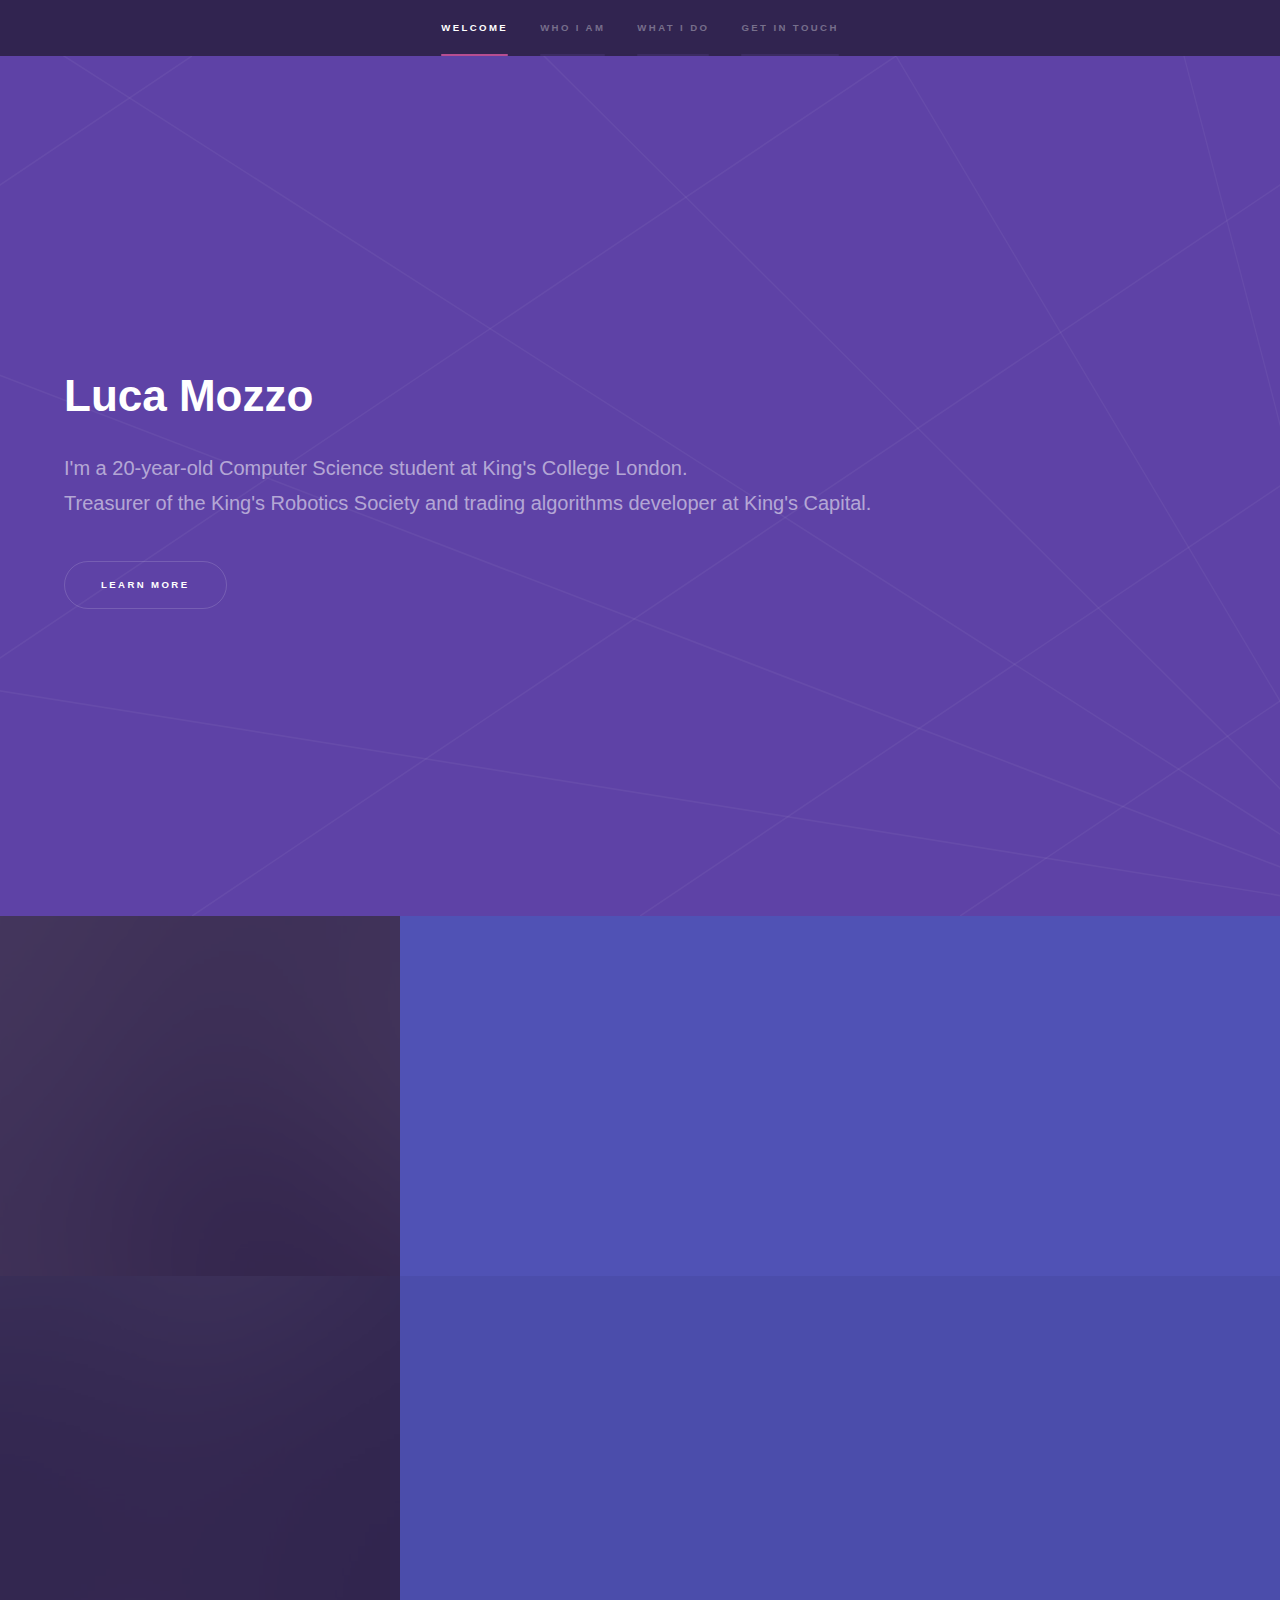
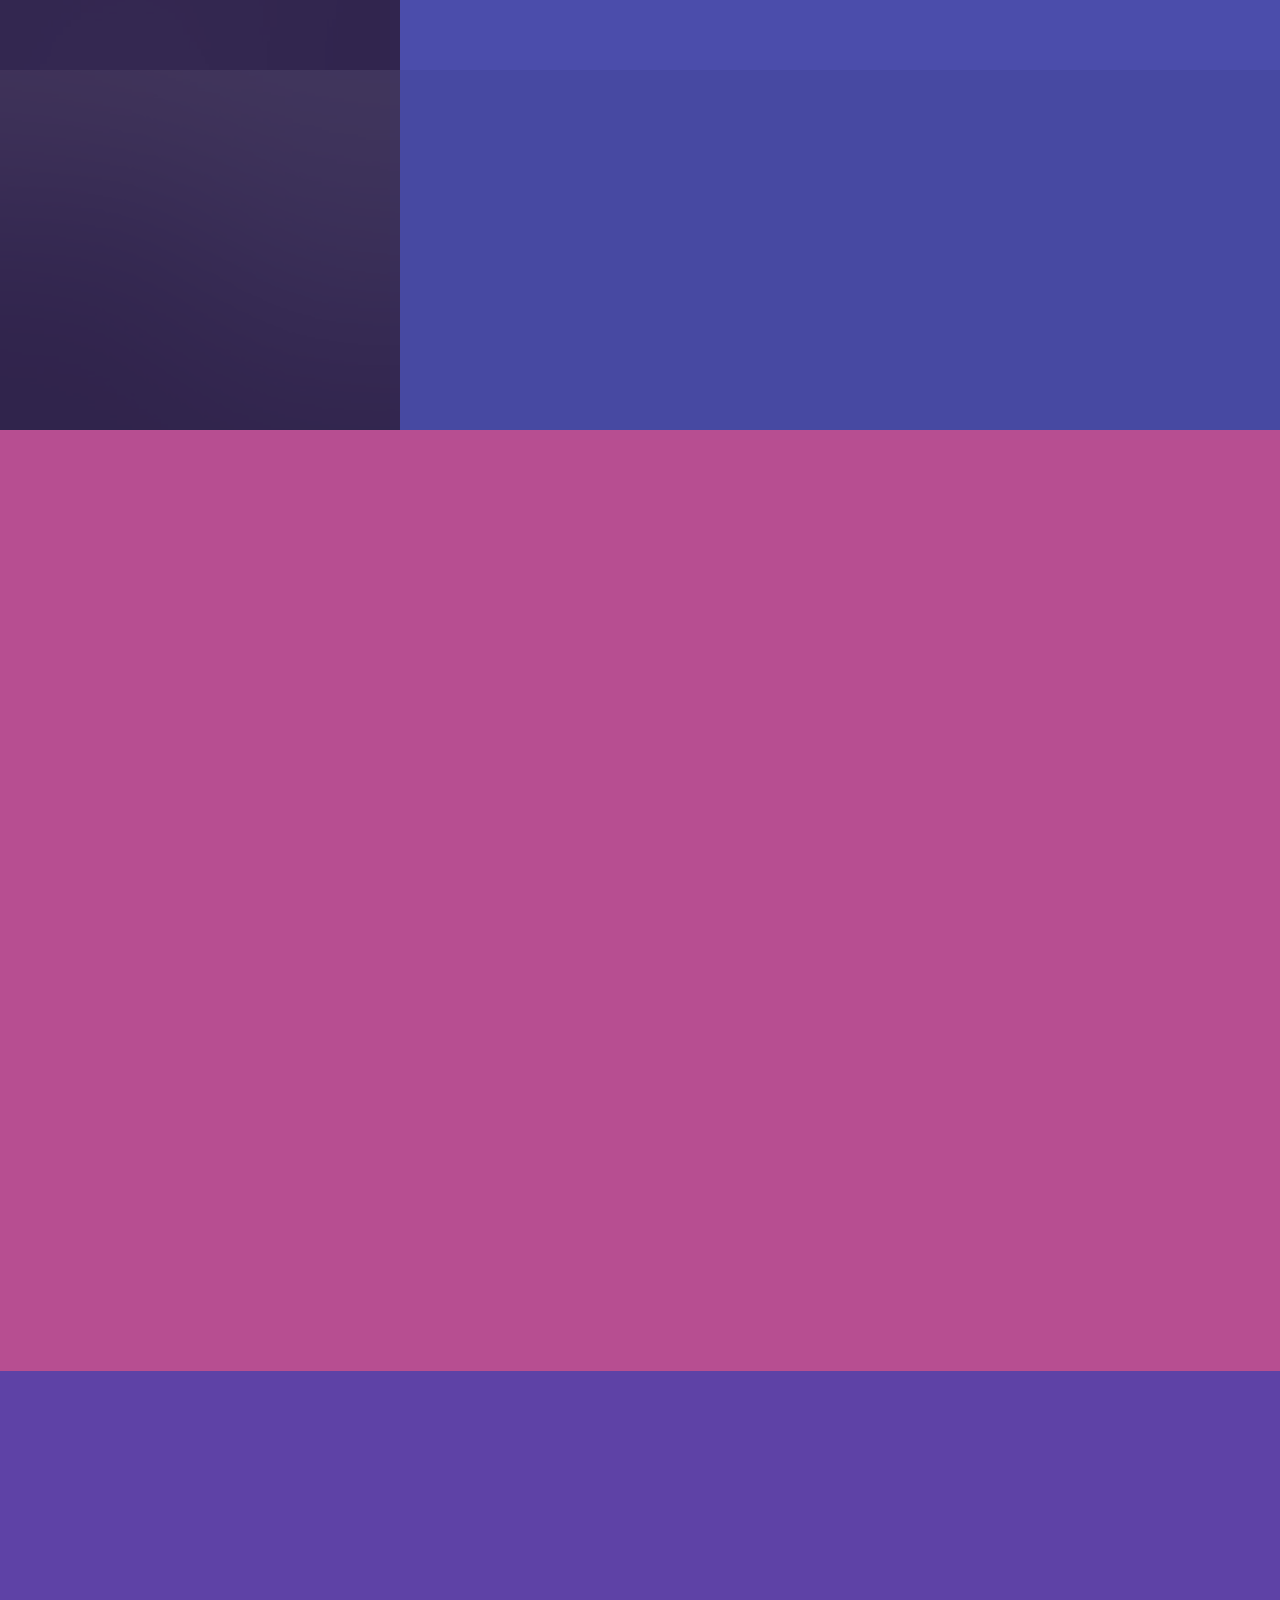
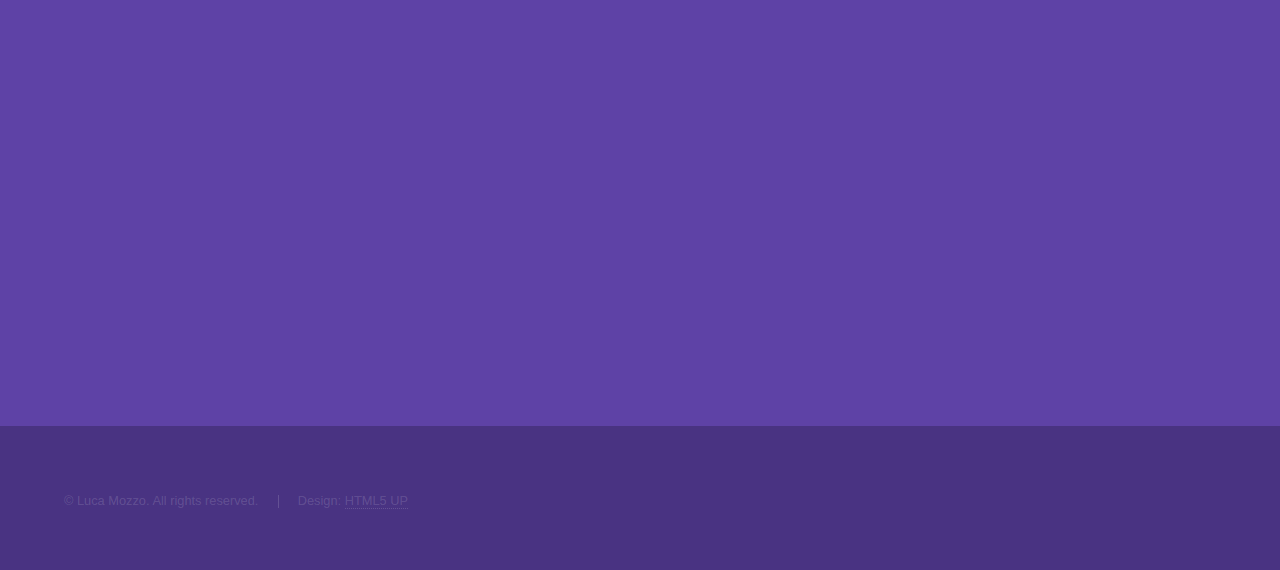
==== commit 993258d6: "edited first section" ====
--- a/index.html
+++ b/index.html
@@ -6,7 +6,7 @@
 -->
 <html>
 	<head>
-		<title>Hyperspace by HTML5 UP</title>
+		<title>Luca Mozzo</title>
 		<meta charset="utf-8" />
 		<meta name="viewport" content="width=device-width, initial-scale=1" />
 		<!--[if lte IE 8]><script src="assets/js/ie/html5shiv.js"></script><![endif]-->
@@ -22,8 +22,8 @@
 					<nav>
 						<ul>
 							<li><a href="#intro">Welcome</a></li>
-							<li><a href="#one">Who we are</a></li>
-							<li><a href="#two">What we do</a></li>
+							<li><a href="#one">Who I am</a></li>
+							<li><a href="#two">What I do</a></li>
 							<li><a href="#three">Get in touch</a></li>
 						</ul>
 					</nav>
@@ -36,9 +36,8 @@
 				<!-- Intro -->
 					<section id="intro" class="wrapper style1 fullscreen fade-up">
 						<div class="inner">
-							<h1>Hyperspace</h1>
-							<p>Just another fine responsive site template designed by <a href="http://html5up.net">HTML5 UP</a><br />
-							and released for free under the <a href="http://html5up.net/license">Creative Commons</a>.</p>
+							<h1>Luca Mozzo</h1>
+							<p>I'm a 20-year-old Computer Science student at King's College London. <br/>Treasurer of the King's Robotics Society and trading algorithms developer at King's Capital.</p>
 							<ul class="actions">
 								<li><a href="#one" class="button scrolly">Learn more</a></li>
 							</ul>
@@ -51,8 +50,8 @@
 							<a href="#" class="image"><img src="images/pic01.jpg" alt="" data-position="center center" /></a>
 							<div class="content">
 								<div class="inner">
-									<h2>Sed ipsum dolor</h2>
-									<p>Phasellus convallis elit id ullamcorper pulvinar. Duis aliquam turpis mauris, eu ultricies erat malesuada quis. Aliquam dapibus.</p>
+									<h2>Academic path</h2>
+									<p>I studied Electronics and Automation at high school in Italy. In 2015 I moved to London and started my Bachelor degree in Computer Science with Intelligent Systems.</p>
 									<ul class="actions">
 										<li><a href="#" class="button">Learn more</a></li>
 									</ul>
@@ -63,8 +62,11 @@
 							<a href="#" class="image"><img src="images/pic02.jpg" alt="" data-position="top center" /></a>
 							<div class="content">
 								<div class="inner">
-									<h2>Feugiat consequat</h2>
-									<p>Phasellus convallis elit id ullamcorper pulvinar. Duis aliquam turpis mauris, eu ultricies erat malesuada quis. Aliquam dapibus.</p>
+									<h2>Achievements</h2>
+									<p><ul>
+									<li>"Golden report" (award for achieving in the top 5 of class) awarded twice</li>
+									<li>Embedded Systems exam passed with full marks with distinction at Università di Verona while studying at high school</li>
+									<li>My project got <a href="http://goo.gl/Snr6bt">media coverage</a> at TechCrunch Disrupt London Hackathon 2015 </p>
 									<ul class="actions">
 										<li><a href="#" class="button">Learn more</a></li>
 									</ul>
@@ -88,7 +90,7 @@
 				<!-- Two -->
 					<section id="two" class="wrapper style3 fade-up">
 						<div class="inner">
-							<h2>What we do</h2>
+							<h2>What I do</h2>
 							<p>Phasellus convallis elit id ullamcorper pulvinar. Duis aliquam turpis mauris, eu ultricies erat malesuada quis. Aliquam dapibus, lacus eget hendrerit bibendum, urna est aliquam sem, sit amet imperdiet est velit quis lorem.</p>
 							<div class="features">
 								<section>
@@ -157,22 +159,21 @@
 									<ul class="contact">
 										<li>
 											<h3>Address</h3>
-											<span>12345 Somewhere Road #654<br />
-											Nashville, TN 00000-0000<br />
-											USA</span>
+											<span>London<br />
+											United Kingdom
+											</span>
 										</li>
 										<li>
 											<h3>Email</h3>
-											<a href="#">user@untitled.tld</a>
+											<a href="#">lucamozzo@yahoo.com</a>
 										</li>
 										<li>
 											<h3>Phone</h3>
-											<span>(000) 000-0000</span>
+											<span>(+44) 079 82805675</span>
 										</li>
 										<li>
 											<h3>Social</h3>
 											<ul class="icons">
-												<li><a href="#" class="fa-twitter"><span class="label">Twitter</span></a></li>
 												<li><a href="#" class="fa-facebook"><span class="label">Facebook</span></a></li>
 												<li><a href="#" class="fa-github"><span class="label">GitHub</span></a></li>
 												<li><a href="#" class="fa-instagram"><span class="label">Instagram</span></a></li>
@@ -191,7 +192,7 @@
 			<footer id="footer" class="wrapper style1-alt">
 				<div class="inner">
 					<ul class="menu">
-						<li>&copy; Untitled. All rights reserved.</li><li>Design: <a href="http://html5up.net">HTML5 UP</a></li>
+						<li>&copy; Luca Mozzo. All rights reserved.</li><li>Design: <a href="http://html5up.net">HTML5 UP</a></li>
 					</ul>
 				</div>
 			</footer>
@@ -206,4 +207,4 @@
 			<script src="assets/js/main.js"></script>
 
 	</body>
-</html>+</html>
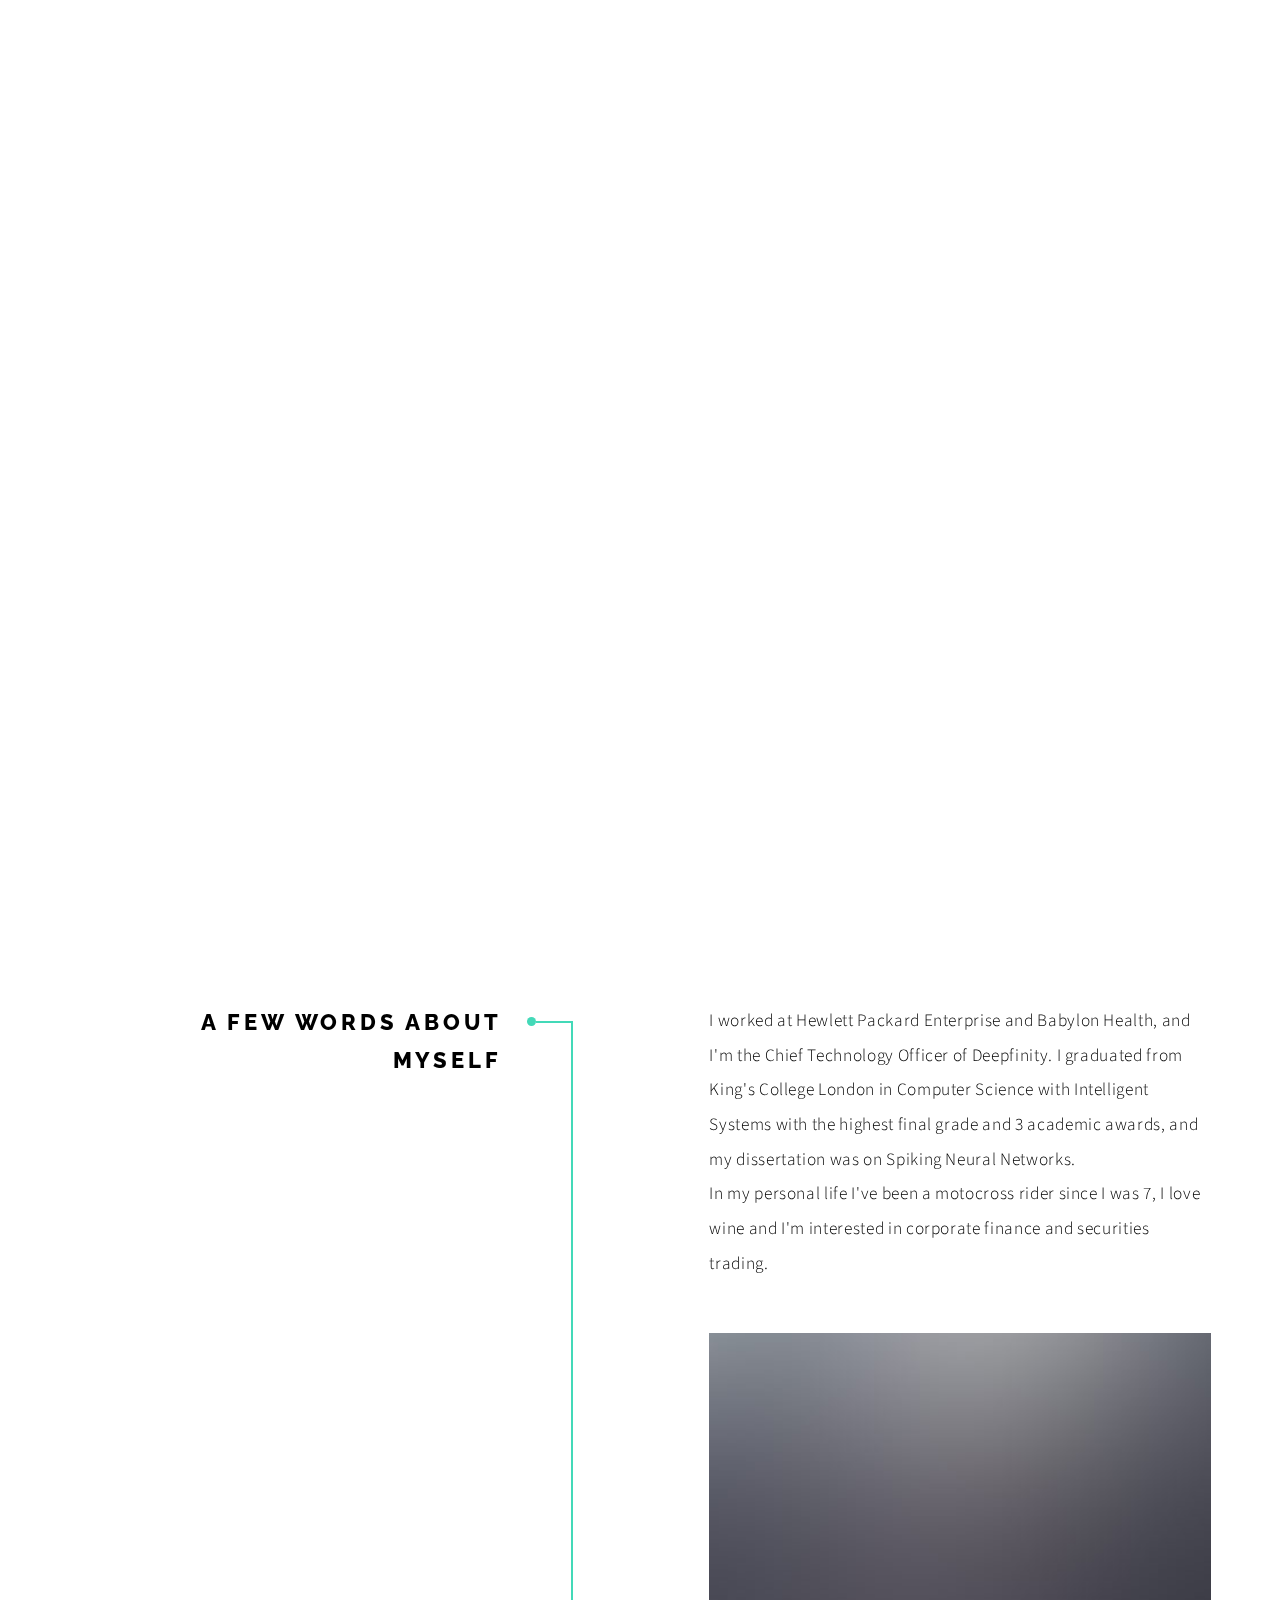
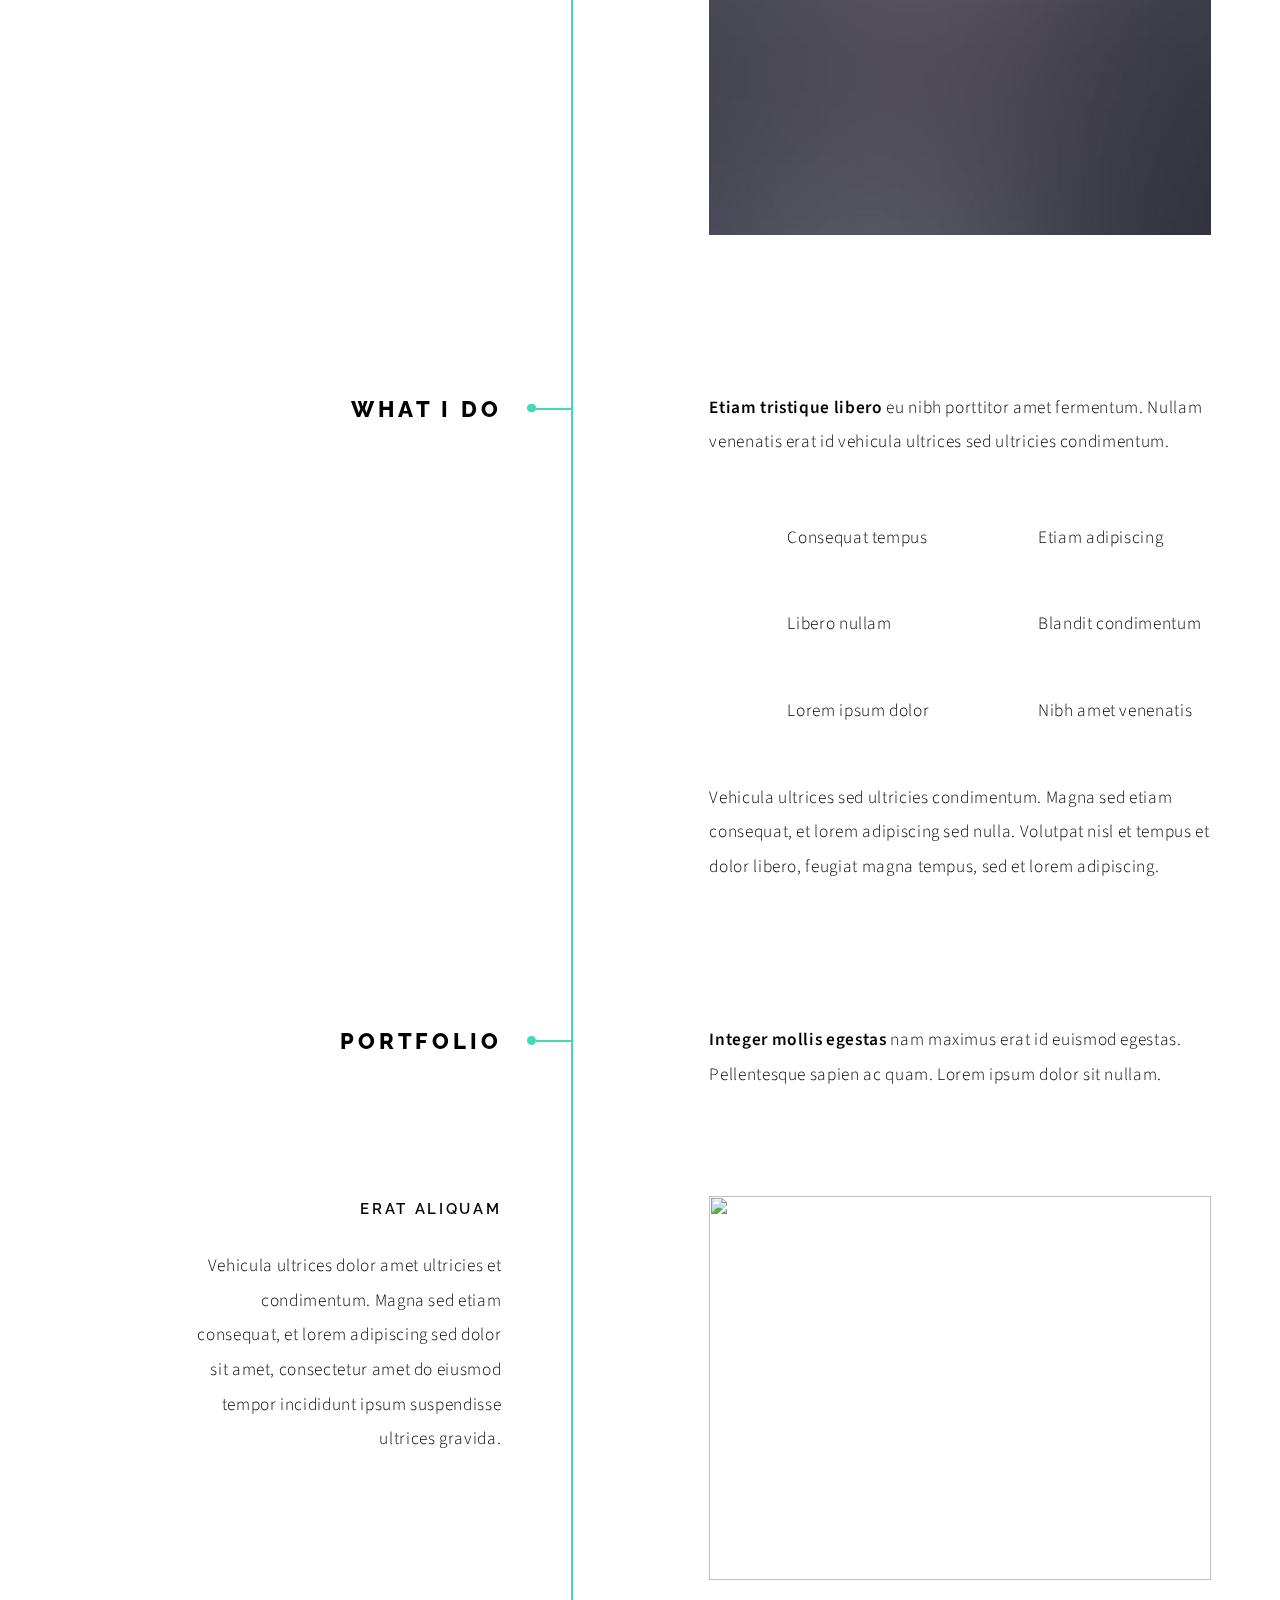
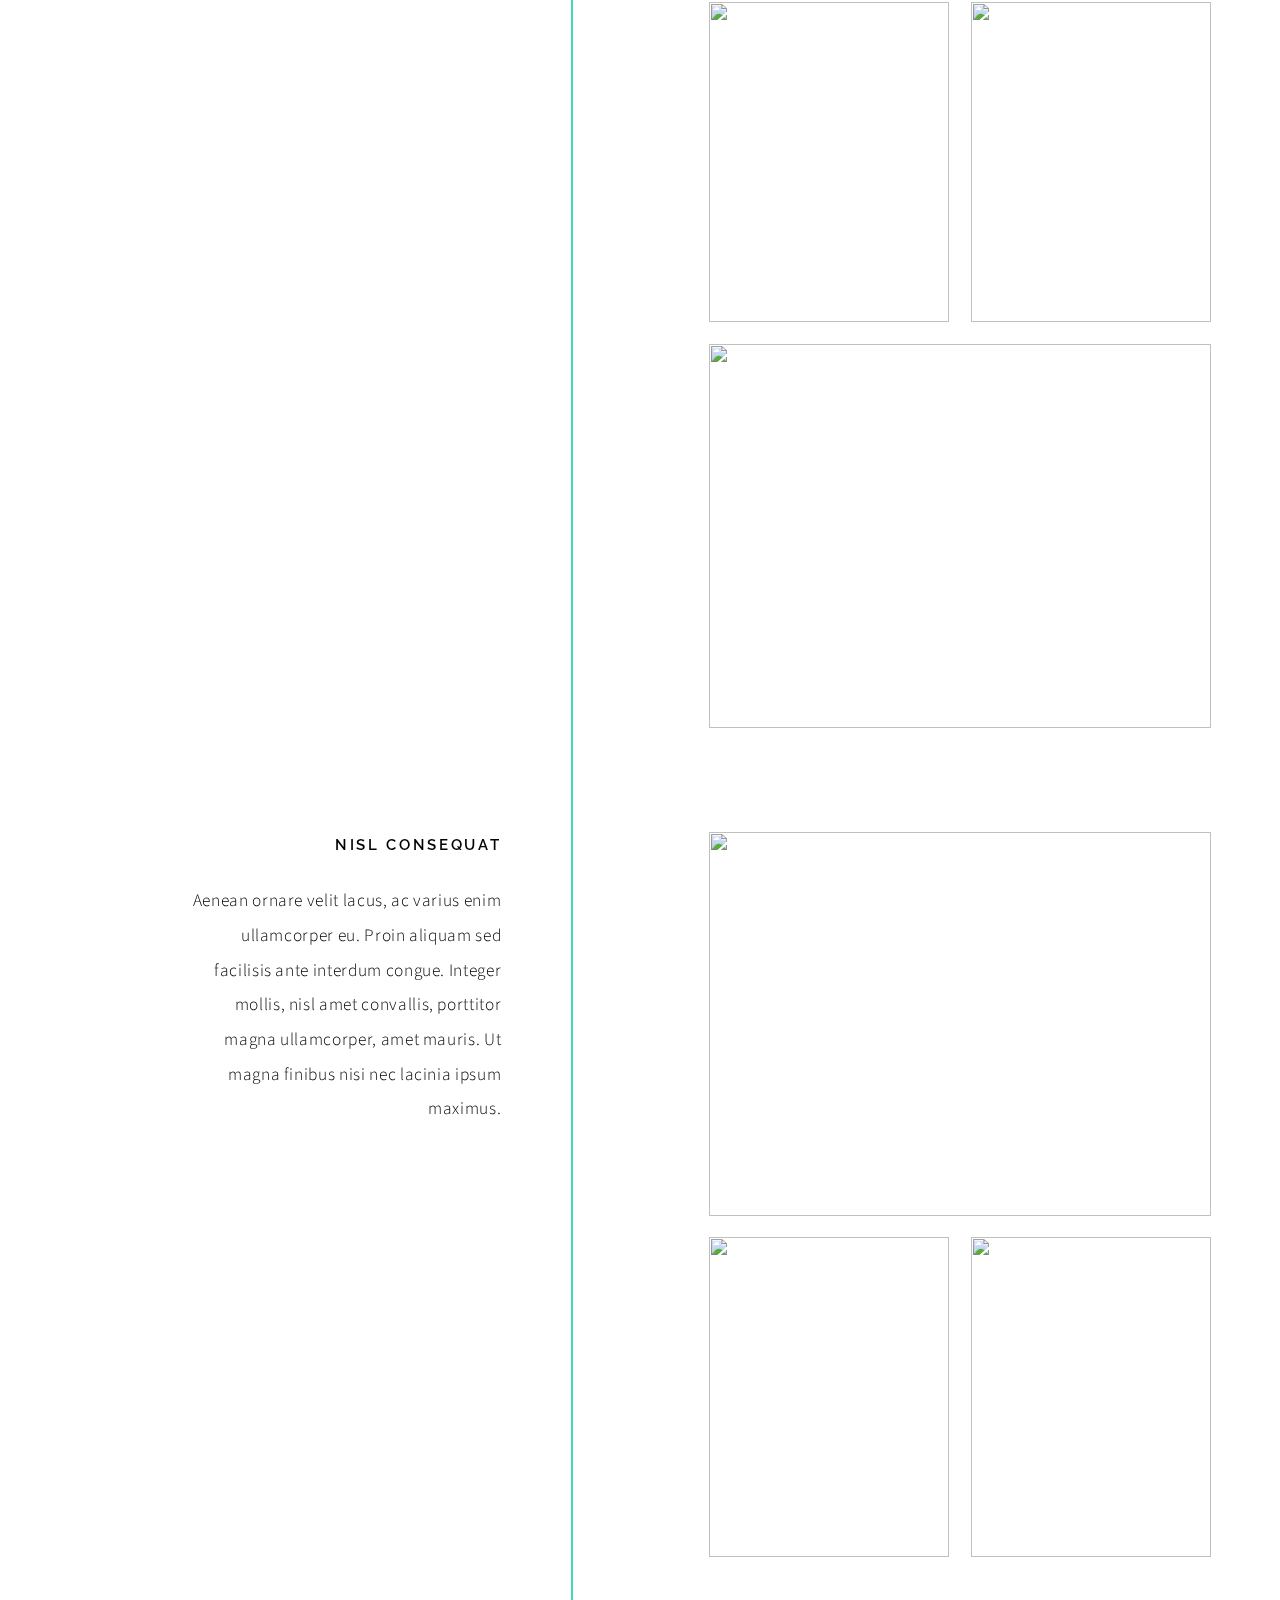
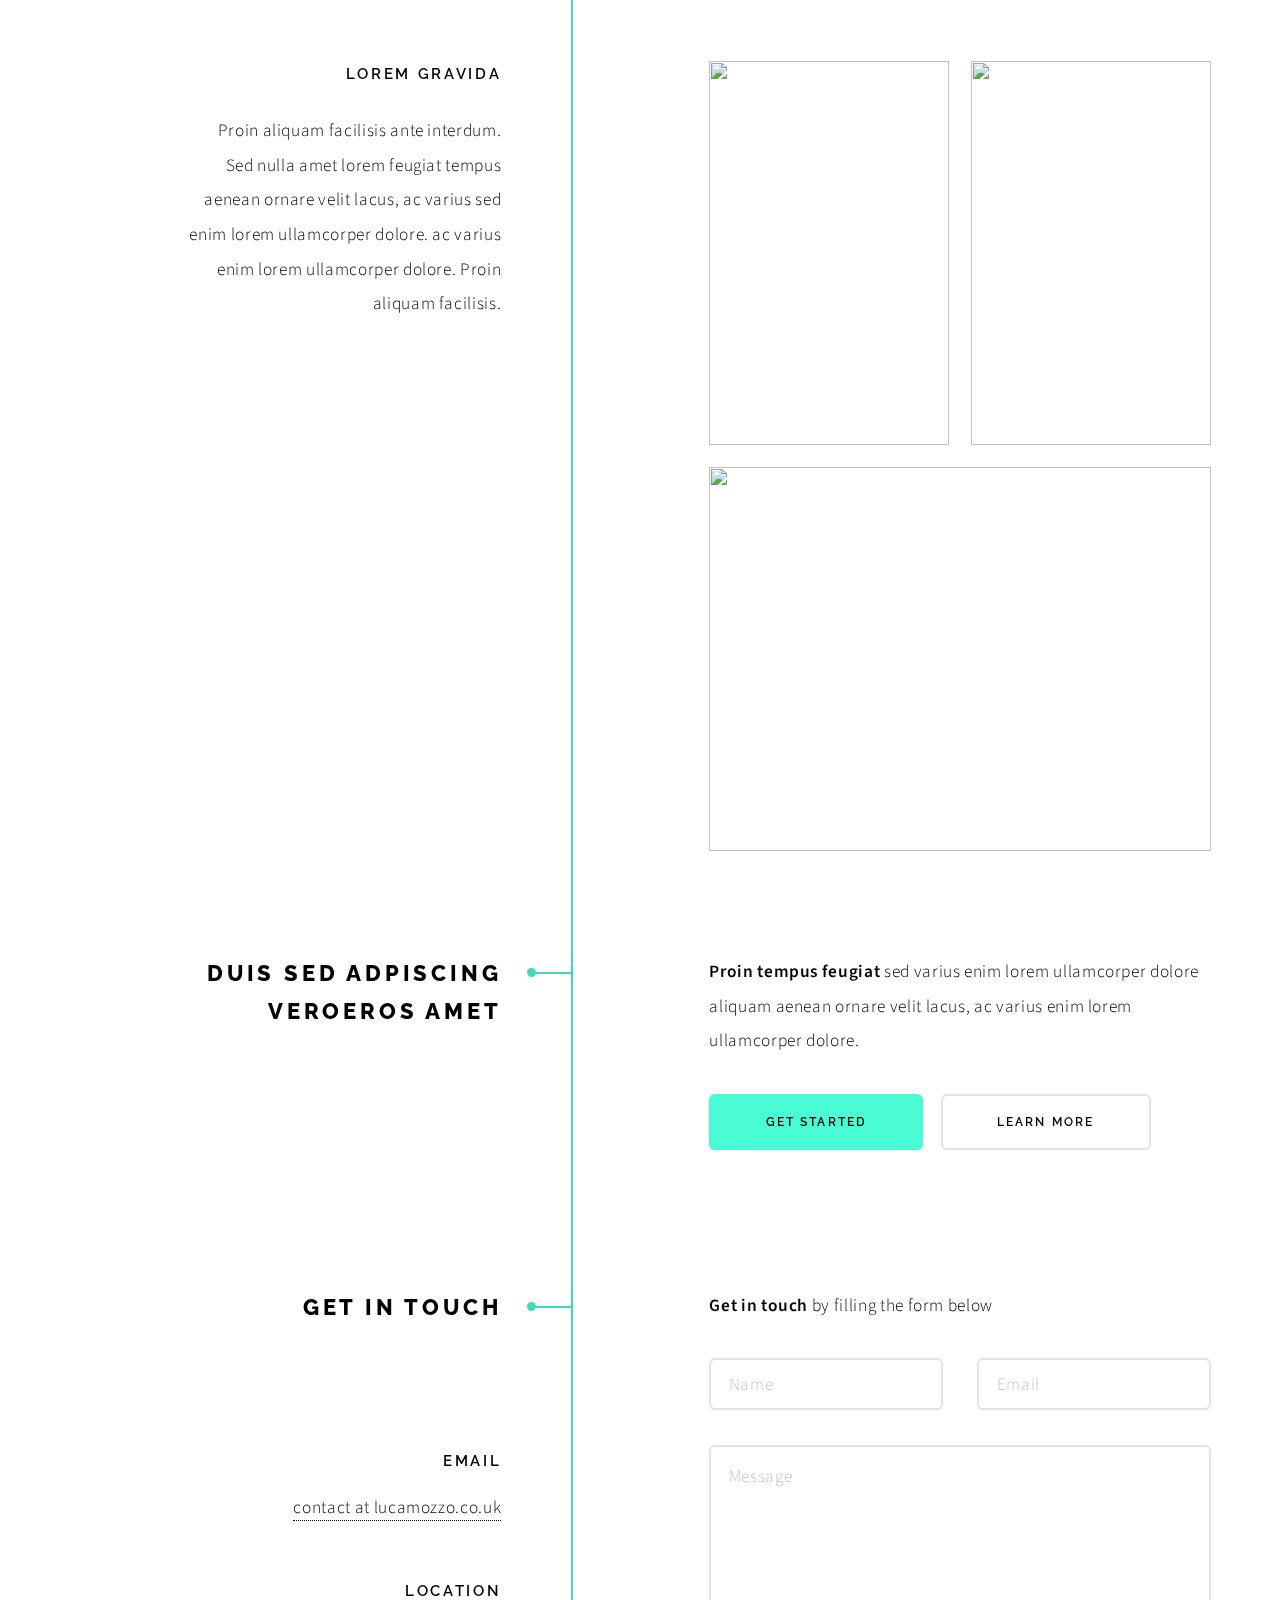
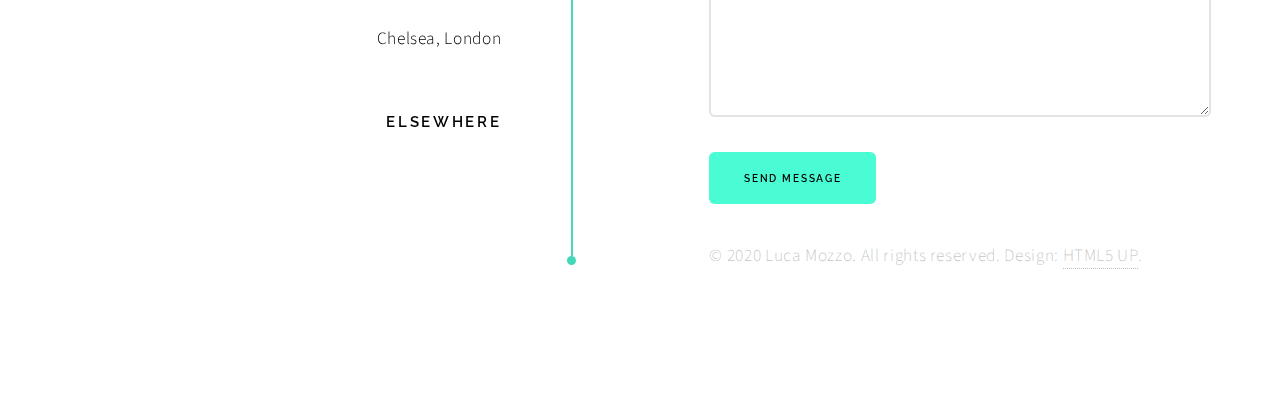
==== commit d96fa1bb: "added files" ====
--- a/index.html
+++ b/index.html
@@ -1,6 +1,6 @@
 <!DOCTYPE HTML>
 <!--
-	Hyperspace by HTML5 UP
+	Paradigm Shift by HTML5 UP
 	html5up.net | @ajlkn
 	Free for personal and commercial use under the CCA 3.0 license (html5up.net/license)
 -->
@@ -8,203 +8,461 @@
 	<head>
 		<title>Luca Mozzo</title>
 		<meta charset="utf-8" />
-		<meta name="viewport" content="width=device-width, initial-scale=1" />
-		<!--[if lte IE 8]><script src="assets/js/ie/html5shiv.js"></script><![endif]-->
+		<meta name="viewport" content="width=device-width, initial-scale=1, user-scalable=no" />
+		<meta name="description" content="" />
+		<meta name="keywords" content="" />
 		<link rel="stylesheet" href="assets/css/main.css" />
-		<!--[if lte IE 9]><link rel="stylesheet" href="assets/css/ie9.css" /><![endif]-->
-		<!--[if lte IE 8]><link rel="stylesheet" href="assets/css/ie8.css" /><![endif]-->
 	</head>
-	<body>
-
-		<!-- Sidebar -->
-			<section id="sidebar">
-				<div class="inner">
-					<nav>
-						<ul>
-							<li><a href="#intro">Welcome</a></li>
-							<li><a href="#one">Who I am</a></li>
-							<li><a href="#two">What I do</a></li>
-							<li><a href="#three">Get in touch</a></li>
-						</ul>
-					</nav>
-				</div>
-			</section>
+	<body class="is-preload">
 
 		<!-- Wrapper -->
 			<div id="wrapper">
 
 				<!-- Intro -->
-					<section id="intro" class="wrapper style1 fullscreen fade-up">
-						<div class="inner">
+					<section class="intro">
+						<header>
 							<h1>Luca Mozzo</h1>
-							<p>I'm a 20-year-old Computer Science student at King's College London. <br/>Treasurer of the King's Robotics Society and trading algorithms developer at King's Capital.</p>
+							<p>Software engineer, entrepreneur and tech consultant</p>
 							<ul class="actions">
-								<li><a href="#one" class="button scrolly">Learn more</a></li>
+								<li><a href="#first" class="arrow scrolly"><span class="label">Next</span></a></li>
 							</ul>
-						</div>
-					</section>
-
-				<!-- One -->
-					<section id="one" class="wrapper style2 spotlights">
-						<section>
-							<a href="#" class="image"><img src="images/pic01.jpg" alt="" data-position="center center" /></a>
-							<div class="content">
-								<div class="inner">
-									<h2>Academic path</h2>
-									<p>I studied Electronics and Automation at high school in Italy. In 2015 I moved to London and started my Bachelor degree in Computer Science with Intelligent Systems.</p>
+						</header>
+						<div class="content">
+							<span class="image fill" data-position="center"><img src="images/pic01.jpg" alt="" /></span>
+						</div>
+					</section>
+
+				<!-- Section -->
+					<section id="first">
+						<header>
+							<h2>A few words about myself</h2>
+						</header>
+						<div class="content">
+							<p>I worked at Hewlett Packard Enterprise and Babylon Health, and I'm the Chief Technology Officer of Deepfinity.  I graduated from King's College London in Computer Science with Intelligent Systems with the highest final grade and 3 academic awards, and my dissertation was on Spiking Neural Networks.<br/>In my personal life I've been a motocross rider since I was 7, I love wine and I'm interested in corporate finance and securities trading.</p>
+							<span class="image main"><img src="images/pic02.jpg" alt="" /></span>
+						</div>
+					</section>
+
+				<!-- Section -->
+					<section>
+						<header>
+							<h2>What I do</h2>
+						</header>
+						<div class="content">
+							<p><strong>Etiam tristique libero</strong> eu nibh porttitor amet fermentum. Nullam venenatis erat id vehicula ultrices sed ultricies condimentum.</p>
+							<ul class="feature-icons">
+								<li class="icon solid fa-laptop">Consequat tempus</li>
+								<li class="icon solid fa-bolt">Etiam adipiscing</li>
+								<li class="icon solid fa-signal">Libero nullam</li>
+								<li class="icon solid fa-cog">Blandit condimentum</li>
+								<li class="icon solid fa-map-marker-alt">Lorem ipsum dolor</li>
+								<li class="icon solid fa-code">Nibh amet venenatis</li>
+							</ul>
+							<p>Vehicula ultrices sed ultricies condimentum. Magna sed etiam consequat, et lorem adipiscing sed nulla. Volutpat nisl et tempus et dolor libero, feugiat magna tempus, sed et lorem adipiscing.</p>
+						</div> 
+					</section>
+
+				<!-- Section -->
+					<section>
+						<header>
+							<h2>Portfolio</h2>
+						</header>
+						<div class="content">
+							<p><strong>Integer mollis egestas</strong> nam maximus erat id euismod egestas. Pellentesque sapien ac quam. Lorem ipsum dolor sit nullam.</p>
+
+							<!-- Section -->
+								<section>
+									<header>
+										<h3>Erat aliquam</h3>
+										<p>Vehicula ultrices dolor amet ultricies et condimentum. Magna sed etiam consequat, et lorem adipiscing sed dolor sit amet, consectetur amet do eiusmod tempor incididunt  ipsum suspendisse ultrices gravida.</p>
+									</header>
+									<div class="content">
+										<div class="gallery">
+											<a href="images/gallery/fulls/01.jpg" class="landscape"><img src="images/gallery/thumbs/01.jpg" alt="" /></a>
+											<a href="images/gallery/fulls/02.jpg"><img src="images/gallery/thumbs/02.jpg" alt="" /></a>
+											<a href="images/gallery/fulls/03.jpg"><img src="images/gallery/thumbs/03.jpg" alt="" /></a>
+											<a href="images/gallery/fulls/04.jpg" class="landscape"><img src="images/gallery/thumbs/04.jpg" alt="" /></a>
+										</div>
+									</div>
+								</section>
+
+							<!-- Section -->
+								<section>
+									<header>
+										<h3>Nisl consequat</h3>
+										<p>Aenean ornare velit lacus, ac varius enim ullamcorper eu. Proin aliquam sed facilisis ante interdum congue. Integer mollis, nisl amet convallis, porttitor magna ullamcorper, amet mauris. Ut magna finibus nisi nec lacinia ipsum maximus.</p>
+									</header>
+									<div class="content">
+										<div class="gallery">
+											<a href="images/gallery/fulls/05.jpg" class="landscape"><img src="images/gallery/thumbs/05.jpg" alt="" /></a>
+											<a href="images/gallery/fulls/06.jpg"><img src="images/gallery/thumbs/06.jpg" alt="" /></a>
+											<a href="images/gallery/fulls/07.jpg"><img src="images/gallery/thumbs/07.jpg" alt="" /></a>
+										</div>
+									</div>
+								</section>
+
+							<!-- Section -->
+								<section>
+									<header>
+										<h3>Lorem gravida</h3>
+										<p>Proin aliquam facilisis ante interdum. Sed nulla amet lorem feugiat tempus aenean ornare velit lacus, ac varius sed enim lorem ullamcorper dolore.  ac varius enim lorem ullamcorper dolore. Proin aliquam facilisis.</p>
+									</header>
+									<div class="content">
+										<div class="gallery">
+											<a href="images/gallery/fulls/08.jpg" class="portrait"><img src="images/gallery/thumbs/08.jpg" alt="" /></a>
+											<a href="images/gallery/fulls/09.jpg" class="portrait"><img src="images/gallery/thumbs/09.jpg" alt="" /></a>
+											<a href="images/gallery/fulls/10.jpg" class="landscape"><img src="images/gallery/thumbs/10.jpg" alt="" /></a>
+										</div>
+									</div>
+								</section>
+
+						</div>
+					</section>
+
+				<!-- Section -->
+					<section>
+						<header>
+							<h2>Duis sed adpiscing veroeros amet</h2>
+						</header>
+						<div class="content">
+							<p><strong>Proin tempus feugiat</strong> sed varius enim lorem ullamcorper dolore aliquam aenean ornare velit lacus, ac varius enim lorem ullamcorper dolore.</p>
+							<ul class="actions">
+								<li><a href="#" class="button primary large">Get Started</a></li>
+								<li><a href="#" class="button large">Learn More</a></li>
+							</ul>
+						</div>
+					</section>
+
+				<!-- Elements -->
+				<!--
+					<section>
+						<header>
+							<h2>Elements</h2>
+						</header>
+						<div class="content">
+
+							<section>
+								<header>
+									<h3>Text</h3>
+								</header>
+								<div class="content">
+									<p>This is <b>bold</b> and this is <strong>strong</strong>. This is <i>italic</i> and this is <em>emphasized</em>.
+									This is <sup>superscript</sup> text and this is <sub>subscript</sub> text.
+									This is <u>underlined</u> and this is code: <code>for (;;) { ... }</code>. Finally, <a href="#">this is a link</a>.</p>
+									<hr />
+									<h2>Heading Level 2</h2>
+									<h3>Heading Level 3</h3>
+									<h4>Heading Level 4</h4>
+									<h5>Heading Level 5</h5>
+									<hr />
+									<h5>Blockquote</h5>
+									<blockquote>Fringilla nisl. Donec accumsan interdum nisi, quis tincidunt felis sagittis eget tempus euismod. Vestibulum ante ipsum primis in faucibus vestibulum. Blandit adipiscing eu felis iaculis volutpat ac adipiscing accumsan faucibus. Vestibulum ante ipsum primis in faucibus lorem ipsum dolor sit amet nullam adipiscing eu felis.</blockquote>
+									<h5>Preformatted</h5>
+									<pre><code>i = 0;
+
+while (!deck.isInOrder()) {
+  print 'Iteration ' + i;
+  deck.shuffle();
+  i++;
+}
+
+print 'Sorted in ' + i + ' iterations.';</code></pre>
+								</div>
+							</section>
+
+							<section>
+								<header>
+									<h3>Lists</h3>
+								</header>
+								<div class="content">
+
+									<h4>Unordered</h4>
+									<ul>
+										<li>Dolor pulvinar etiam.</li>
+										<li>Sagittis adipiscing.</li>
+										<li>Felis enim feugiat.</li>
+									</ul>
+
+									<h4>Alternate</h4>
+									<ul class="alt">
+										<li>Dolor pulvinar etiam.</li>
+										<li>Sagittis adipiscing.</li>
+										<li>Felis enim feugiat.</li>
+									</ul>
+
+									<h4>Ordered</h4>
+									<ol>
+										<li>Dolor pulvinar etiam.</li>
+										<li>Etiam vel felis viverra.</li>
+										<li>Felis enim feugiat.</li>
+										<li>Dolor pulvinar etiam.</li>
+										<li>Etiam vel felis lorem.</li>
+										<li>Felis enim et feugiat.</li>
+									</ol>
+									<h4>Icons</h4>
+									<ul class="icons">
+										<li><a href="#" class="icon brands fa-twitter"><span class="label">Twitter</span></a></li>
+										<li><a href="#" class="icon brands fa-facebook-f"><span class="label">Facebook</span></a></li>
+										<li><a href="#" class="icon brands fa-instagram"><span class="label">Instagram</span></a></li>
+										<li><a href="#" class="icon brands fa-github"><span class="label">Github</span></a></li>
+									</ul>
+
+									<h4>Actions</h4>
 									<ul class="actions">
-										<li><a href="#" class="button">Learn more</a></li>
-									</ul>
-								</div>
-							</div>
-						</section>
-						<section>
-							<a href="#" class="image"><img src="images/pic02.jpg" alt="" data-position="top center" /></a>
-							<div class="content">
-								<div class="inner">
-									<h2>Achievements</h2>
-									<p><ul>
-									<li>"Golden report" (award for achieving in the top 5 of class) awarded twice</li>
-									<li>Embedded Systems exam passed with full marks with distinction at Università di Verona while studying at high school</li>
-									<li>My project got <a href="http://goo.gl/Snr6bt">media coverage</a> at TechCrunch Disrupt London Hackathon 2015 </p>
+										<li><a href="#" class="button primary">Default</a></li>
+										<li><a href="#" class="button">Default</a></li>
+									</ul>
+									<ul class="actions stacked">
+										<li><a href="#" class="button primary">Default</a></li>
+										<li><a href="#" class="button">Default</a></li>
+									</ul>
+								</div>
+							</section>
+
+							<section>
+								<header>
+									<h3>Table</h3>
+								</header>
+								<div class="content">
+									<h4>Default</h4>
+									<div class="table-wrapper">
+										<table>
+											<thead>
+												<tr>
+													<th>Name</th>
+													<th>Description</th>
+													<th>Price</th>
+												</tr>
+											</thead>
+											<tbody>
+												<tr>
+													<td>Item One</td>
+													<td>Ante turpis integer aliquet porttitor.</td>
+													<td>29.99</td>
+												</tr>
+												<tr>
+													<td>Item Two</td>
+													<td>Vis ac commodo adipiscing arcu aliquet.</td>
+													<td>19.99</td>
+												</tr>
+												<tr>
+													<td>Item Three</td>
+													<td> Morbi faucibus arcu accumsan lorem.</td>
+													<td>29.99</td>
+												</tr>
+												<tr>
+													<td>Item Four</td>
+													<td>Vitae integer tempus condimentum.</td>
+													<td>19.99</td>
+												</tr>
+												<tr>
+													<td>Item Five</td>
+													<td>Ante turpis integer aliquet porttitor.</td>
+													<td>29.99</td>
+												</tr>
+											</tbody>
+											<tfoot>
+												<tr>
+													<td colspan="2"></td>
+													<td>100.00</td>
+												</tr>
+											</tfoot>
+										</table>
+									</div>
+
+									<h4>Alternate</h4>
+									<div class="table-wrapper">
+										<table class="alt">
+											<thead>
+												<tr>
+													<th>Name</th>
+													<th>Description</th>
+													<th>Price</th>
+												</tr>
+											</thead>
+											<tbody>
+												<tr>
+													<td>Item One</td>
+													<td>Ante turpis integer aliquet porttitor.</td>
+													<td>29.99</td>
+												</tr>
+												<tr>
+													<td>Item Two</td>
+													<td>Vis ac commodo adipiscing arcu aliquet.</td>
+													<td>19.99</td>
+												</tr>
+												<tr>
+													<td>Item Three</td>
+													<td> Morbi faucibus arcu accumsan lorem.</td>
+													<td>29.99</td>
+												</tr>
+												<tr>
+													<td>Item Four</td>
+													<td>Vitae integer tempus condimentum.</td>
+													<td>19.99</td>
+												</tr>
+												<tr>
+													<td>Item Five</td>
+													<td>Ante turpis integer aliquet porttitor.</td>
+													<td>29.99</td>
+												</tr>
+											</tbody>
+											<tfoot>
+												<tr>
+													<td colspan="2"></td>
+													<td>100.00</td>
+												</tr>
+											</tfoot>
+										</table>
+									</div>
+								</div>
+							</section>
+
+							<section>
+								<header>
+									<h3>Buttons</h3>
+								</header>
+								<div class="content">
 									<ul class="actions">
-										<li><a href="#" class="button">Learn more</a></li>
-									</ul>
-								</div>
-							</div>
-						</section>
-						<section>
-							<a href="#" class="image"><img src="images/pic03.jpg" alt="" data-position="25% 25%" /></a>
-							<div class="content">
-								<div class="inner">
-									<h2>Ultricies aliquam</h2>
-									<p>Phasellus convallis elit id ullamcorper pulvinar. Duis aliquam turpis mauris, eu ultricies erat malesuada quis. Aliquam dapibus.</p>
+										<li><a href="#" class="button primary">Primary</a></li>
+										<li><a href="#" class="button">Default</a></li>
+									</ul>
 									<ul class="actions">
-										<li><a href="#" class="button">Learn more</a></li>
-									</ul>
-								</div>
-							</div>
-						</section>
-					</section>
-
-				<!-- Two -->
-					<section id="two" class="wrapper style3 fade-up">
-						<div class="inner">
-							<h2>What I do</h2>
-							<p>Phasellus convallis elit id ullamcorper pulvinar. Duis aliquam turpis mauris, eu ultricies erat malesuada quis. Aliquam dapibus, lacus eget hendrerit bibendum, urna est aliquam sem, sit amet imperdiet est velit quis lorem.</p>
-							<div class="features">
-								<section>
-									<span class="icon major fa-code"></span>
-									<h3>Lorem ipsum amet</h3>
-									<p>Phasellus convallis elit id ullam corper amet et pulvinar. Duis aliquam turpis mauris, sed ultricies erat dapibus.</p>
-								</section>
-								<section>
-									<span class="icon major fa-lock"></span>
-									<h3>Aliquam sed nullam</h3>
-									<p>Phasellus convallis elit id ullam corper amet et pulvinar. Duis aliquam turpis mauris, sed ultricies erat dapibus.</p>
-								</section>
-								<section>
-									<span class="icon major fa-cog"></span>
-									<h3>Sed erat ullam corper</h3>
-									<p>Phasellus convallis elit id ullam corper amet et pulvinar. Duis aliquam turpis mauris, sed ultricies erat dapibus.</p>
-								</section>
-								<section>
-									<span class="icon major fa-desktop"></span>
-									<h3>Veroeros quis lorem</h3>
-									<p>Phasellus convallis elit id ullam corper amet et pulvinar. Duis aliquam turpis mauris, sed ultricies erat dapibus.</p>
-								</section>
-								<section>
-									<span class="icon major fa-chain"></span>
-									<h3>Urna quis bibendum</h3>
-									<p>Phasellus convallis elit id ullam corper amet et pulvinar. Duis aliquam turpis mauris, sed ultricies erat dapibus.</p>
-								</section>
-								<section>
-									<span class="icon major fa-diamond"></span>
-									<h3>Aliquam urna dapibus</h3>
-									<p>Phasellus convallis elit id ullam corper amet et pulvinar. Duis aliquam turpis mauris, sed ultricies erat dapibus.</p>
-								</section>
-							</div>
-							<ul class="actions">
-								<li><a href="#" class="button">Learn more</a></li>
-							</ul>
-						</div>
-					</section>
-
-				<!-- Three -->
-					<section id="three" class="wrapper style1 fade-up">
-						<div class="inner">
-							<h2>Get in touch</h2>
-							<p>Phasellus convallis elit id ullamcorper pulvinar. Duis aliquam turpis mauris, eu ultricies erat malesuada quis. Aliquam dapibus, lacus eget hendrerit bibendum, urna est aliquam sem, sit amet imperdiet est velit quis lorem.</p>
-							<div class="split style1">
-								<section>
+										<li><a href="#" class="button large">Large</a></li>
+										<li><a href="#" class="button">Default</a></li>
+										<li><a href="#" class="button small">Small</a></li>
+									</ul>
+									<ul class="actions">
+										<li><a href="#" class="button primary icon solid fa-download">Icon</a></li>
+										<li><a href="#" class="button icon solid fa-download">Icon</a></li>
+									</ul>
+									<ul class="actions">
+										<li><span class="button primary disabled">Disabled</span></li>
+										<li><span class="button disabled">Disabled</span></li>
+									</ul>
+								</div>
+							</section>
+
+							<section>
+								<header>
+									<h3>Form</h3>
+								</header>
+								<div class="content">
 									<form method="post" action="#">
-										<div class="field half first">
-											<label for="name">Name</label>
-											<input type="text" name="name" id="name" />
-										</div>
-										<div class="field half">
-											<label for="email">Email</label>
-											<input type="text" name="email" id="email" />
-										</div>
-										<div class="field">
-											<label for="message">Message</label>
-											<textarea name="message" id="message" rows="5"></textarea>
+										<div class="fields">
+											<div class="field half">
+												<label for="demo-name">Name</label>
+												<input type="text" name="demo-name" id="demo-name" value="" placeholder="Jane Doe" />
+											</div>
+											<div class="field half">
+												<label for="demo-email">Email</label>
+												<input type="email" name="demo-email" id="demo-email" value="" placeholder="jane@untitled.tld" />
+											</div>
+											<div class="field">
+												<label for="demo-category">Category</label>
+												<select name="demo-category" id="demo-category">
+													<option value="">-</option>
+													<option value="1">Manufacturing</option>
+													<option value="1">Shipping</option>
+													<option value="1">Administration</option>
+													<option value="1">Human Resources</option>
+												</select>
+											</div>
+											<div class="field half">
+												<input type="radio" id="demo-priority-low" name="demo-priority" checked>
+												<label for="demo-priority-low">Low</label>
+											</div>
+											<div class="field half">
+												<input type="radio" id="demo-priority-high" name="demo-priority">
+												<label for="demo-priority-high">High</label>
+											</div>
+											<div class="field half">
+												<input type="checkbox" id="demo-copy" name="demo-copy">
+												<label for="demo-copy">Email me a copy</label>
+											</div>
+											<div class="field half">
+												<input type="checkbox" id="demo-human" name="demo-human" checked>
+												<label for="demo-human">Not a robot</label>
+											</div>
+											<div class="field">
+												<label for="demo-message">Message</label>
+												<textarea name="demo-message" id="demo-message" placeholder="Enter your message" rows="6"></textarea>
+											</div>
 										</div>
 										<ul class="actions">
-											<li><a href="" class="button submit">Send Message</a></li>
+											<li><input type="submit" value="Send Message" class="primary" /></li>
+											<li><input type="reset" value="Reset" /></li>
 										</ul>
 									</form>
-								</section>
-								<section>
-									<ul class="contact">
-										<li>
-											<h3>Address</h3>
-											<span>London<br />
-											United Kingdom
-											</span>
-										</li>
-										<li>
-											<h3>Email</h3>
-											<a href="#">lucamozzo@yahoo.com</a>
-										</li>
-										<li>
-											<h3>Phone</h3>
-											<span>(+44) 079 82805675</span>
-										</li>
-										<li>
-											<h3>Social</h3>
-											<ul class="icons">
-												<li><a href="#" class="fa-facebook"><span class="label">Facebook</span></a></li>
-												<li><a href="#" class="fa-github"><span class="label">GitHub</span></a></li>
-												<li><a href="#" class="fa-instagram"><span class="label">Instagram</span></a></li>
-												<li><a href="#" class="fa-linkedin"><span class="label">LinkedIn</span></a></li>
-											</ul>
-										</li>
-									</ul>
-								</section>
-							</div>
-						</div>
-					</section>
+								</div>
+							</section>
+
+						</div>
+					</section>
+				-->
+
+				<!-- Section -->
+					<section>
+						<header>
+							<h2>Get in touch</h2>
+						</header>
+						<div class="content">
+							<p><strong>Get in touch</strong> by filling the form below</p>
+							<form>
+								<div class="fields">
+									<div class="field half">
+										<input type="text" name="name" id="name" placeholder="Name" />
+									</div>
+									<div class="field half">
+										<input type="email" name="email" id="email" placeholder="Email" />
+									</div>
+									<div class="field">
+										<textarea name="message" id="message" placeholder="Message" rows="7"></textarea>
+									</div>
+								</div>
+								<ul class="actions">
+									<li><input type="submit" value="Send Message" class="button primary" /></li>
+								</ul>
+							</form>
+						</div>
+						<footer>
+							<ul class="items">
+								<li>
+									<h3>Email</h3>
+									<a href="mailto:contact@lucamozzo.co.uk">contact at lucamozzo.co.uk</a>
+								</li>
+								<!-- <li>
+									<h3>Phone</h3>
+									<a href="#">(000) 000-0000</a>
+								</li> -->
+								<li>
+									<h3>Location</h3>
+									<span>Chelsea, London</span>
+								</li>
+								<li>
+									<h3>Elsewhere</h3>
+									<ul class="icons">
+										<li><a href="#" class="icon brands fa-instagram"><span class="label">Instagram</span></a></li>
+										<li><a href="#" class="icon brands fa-linkedin-in"><span class="label">LinkedIn</span></a></li>
+										<li><a href="#" class="icon brands fa-github"><span class="label">GitHub</span></a></li>
+									</ul>
+								</li>
+							</ul>
+						</footer>
+					</section>
+
+				<!-- Copyright -->
+					<div class="copyright">&copy; 2020 Luca Mozzo. All rights reserved. Design: <a href="https://html5up.net">HTML5 UP</a>.</div>
 
 			</div>
-
-		<!-- Footer -->
-			<footer id="footer" class="wrapper style1-alt">
-				<div class="inner">
-					<ul class="menu">
-						<li>&copy; Luca Mozzo. All rights reserved.</li><li>Design: <a href="http://html5up.net">HTML5 UP</a></li>
-					</ul>
-				</div>
-			</footer>
 
 		<!-- Scripts -->
 			<script src="assets/js/jquery.min.js"></script>
-			<script src="assets/js/jquery.scrollex.min.js"></script>
 			<script src="assets/js/jquery.scrolly.min.js"></script>
-			<script src="assets/js/skel.min.js"></script>
+			<script src="assets/js/browser.min.js"></script>
+			<script src="assets/js/breakpoints.min.js"></script>
 			<script src="assets/js/util.js"></script>
-			<!--[if lte IE 8]><script src="assets/js/ie/respond.min.js"></script><![endif]-->
 			<script src="assets/js/main.js"></script>
 
 	</body>
-</html>
+</html>--- a/assets/css/main.css
+++ b/assets/css/main.css
@@ -1,1607 +1,76 @@
-@import url(font-awesome.min.css);
-
-/*
-	Hyperspace by HTML5 UP
-	html5up.net | @ajlkn
-	Free for personal and commercial use under the CCA 3.0 license (html5up.net/license)
+@import url(fontawesome-all.min.css);
+@import url("https://fonts.googleapis.com/css?family=Source+Sans+Pro:300,600,700,300i,600i,700i|Raleway:600,800");
+
+/*
+	Paradigm Shift by HTML5 UP
+	html5up.net | @ajlkn
+	Free for personal and commercial use under the CCA 3.0 license (html5up.net/license)
 */
 
-/* Reset */
-
-	html, body, div, span, applet, object, iframe, h1, h2, h3, h4, h5, h6, p, blockquote, pre, a, abbr, acronym, address, big, cite, code, del, dfn, em, img, ins, kbd, q, s, samp, small, strike, strong, sub, sup, tt, var, b, u, i, center, dl, dt, dd, ol, ul, li, fieldset, form, label, legend, table, caption, tbody, tfoot, thead, tr, th, td, article, aside, canvas, details, embed, figure, figcaption, footer, header, hgroup, menu, nav, output, ruby, section, summary, time, mark, audio, video {
-		margin: 0;
-		padding: 0;
-		border: 0;
-		font-size: 100%;
-		font: inherit;
-		vertical-align: baseline;
-	}
-
-	article, aside, details, figcaption, figure, footer, header, hgroup, menu, nav, section {
-		display: block;
-	}
-
-	body {
-		line-height: 1;
-	}
-
-	ol, ul {
-		list-style: none;
-	}
-
-	blockquote, q {
-		quotes: none;
-	}
+html, body, div, span, applet, object,
+iframe, h1, h2, h3, h4, h5, h6, p, blockquote,
+pre, a, abbr, acronym, address, big, cite,
+code, del, dfn, em, img, ins, kbd, q, s, samp,
+small, strike, strong, sub, sup, tt, var, b,
+u, i, center, dl, dt, dd, ol, ul, li, fieldset,
+form, label, legend, table, caption, tbody,
+tfoot, thead, tr, th, td, article, aside,
+canvas, details, embed, figure, figcaption,
+footer, header, hgroup, menu, nav, output, ruby,
+section, summary, time, mark, audio, video {
+	margin: 0;
+	padding: 0;
+	border: 0;
+	font-size: 100%;
+	font: inherit;
+	vertical-align: baseline;}
+
+article, aside, details, figcaption, figure,
+footer, header, hgroup, menu, nav, section {
+	display: block;}
+
+body {
+	line-height: 1;
+}
+
+ol, ul {
+	list-style: none;
+}
+
+blockquote, q {
+	quotes: none;
+}
 
 	blockquote:before, blockquote:after, q:before, q:after {
 		content: '';
 		content: none;
 	}
 
-	table {
-		border-collapse: collapse;
-		border-spacing: 0;
-	}
-
-	body {
-		-webkit-text-size-adjust: none;
-	}
-
-/* Box Model */
-
-	*, *:before, *:after {
-		-moz-box-sizing: border-box;
-		-webkit-box-sizing: border-box;
-		box-sizing: border-box;
-	}
-
-/* Grid */
-
-	.row {
-		border-bottom: solid 1px transparent;
-		-moz-box-sizing: border-box;
-		-webkit-box-sizing: border-box;
-		box-sizing: border-box;
-	}
-
-	.row > * {
-		float: left;
-		-moz-box-sizing: border-box;
-		-webkit-box-sizing: border-box;
-		box-sizing: border-box;
-	}
-
-	.row:after, .row:before {
-		content: '';
-		display: block;
-		clear: both;
-		height: 0;
-	}
-
-	.row.uniform > * > :first-child {
-		margin-top: 0;
-	}
-
-	.row.uniform > * > :last-child {
-		margin-bottom: 0;
-	}
-
-	.row.\30 \25 > * {
-		padding: 0 0 0 0em;
-	}
-
-	.row.\30 \25 {
-		margin: 0 0 -1px 0em;
-	}
-
-	.row.uniform.\30 \25 > * {
-		padding: 0em 0 0 0em;
-	}
-
-	.row.uniform.\30 \25 {
-		margin: 0em 0 -1px 0em;
-	}
-
-	.row > * {
-		padding: 0 0 0 1.5em;
-	}
-
-	.row {
-		margin: 0 0 -1px -1.5em;
-	}
-
-	.row.uniform > * {
-		padding: 1.5em 0 0 1.5em;
-	}
-
-	.row.uniform {
-		margin: -1.5em 0 -1px -1.5em;
-	}
-
-	.row.\32 00\25 > * {
-		padding: 0 0 0 3em;
-	}
-
-	.row.\32 00\25 {
-		margin: 0 0 -1px -3em;
-	}
-
-	.row.uniform.\32 00\25 > * {
-		padding: 3em 0 0 3em;
-	}
-
-	.row.uniform.\32 00\25 {
-		margin: -3em 0 -1px -3em;
-	}
-
-	.row.\31 50\25 > * {
-		padding: 0 0 0 2.25em;
-	}
-
-	.row.\31 50\25 {
-		margin: 0 0 -1px -2.25em;
-	}
-
-	.row.uniform.\31 50\25 > * {
-		padding: 2.25em 0 0 2.25em;
-	}
-
-	.row.uniform.\31 50\25 {
-		margin: -2.25em 0 -1px -2.25em;
-	}
-
-	.row.\35 0\25 > * {
-		padding: 0 0 0 0.75em;
-	}
-
-	.row.\35 0\25 {
-		margin: 0 0 -1px -0.75em;
-	}
-
-	.row.uniform.\35 0\25 > * {
-		padding: 0.75em 0 0 0.75em;
-	}
-
-	.row.uniform.\35 0\25 {
-		margin: -0.75em 0 -1px -0.75em;
-	}
-
-	.row.\32 5\25 > * {
-		padding: 0 0 0 0.375em;
-	}
-
-	.row.\32 5\25 {
-		margin: 0 0 -1px -0.375em;
-	}
-
-	.row.uniform.\32 5\25 > * {
-		padding: 0.375em 0 0 0.375em;
-	}
-
-	.row.uniform.\32 5\25 {
-		margin: -0.375em 0 -1px -0.375em;
-	}
-
-	.\31 2u, .\31 2u\24 {
-		width: 100%;
-		clear: none;
-		margin-left: 0;
-	}
-
-	.\31 1u, .\31 1u\24 {
-		width: 91.6666666667%;
-		clear: none;
-		margin-left: 0;
-	}
-
-	.\31 0u, .\31 0u\24 {
-		width: 83.3333333333%;
-		clear: none;
-		margin-left: 0;
-	}
-
-	.\39 u, .\39 u\24 {
-		width: 75%;
-		clear: none;
-		margin-left: 0;
-	}
-
-	.\38 u, .\38 u\24 {
-		width: 66.6666666667%;
-		clear: none;
-		margin-left: 0;
-	}
-
-	.\37 u, .\37 u\24 {
-		width: 58.3333333333%;
-		clear: none;
-		margin-left: 0;
-	}
-
-	.\36 u, .\36 u\24 {
-		width: 50%;
-		clear: none;
-		margin-left: 0;
-	}
-
-	.\35 u, .\35 u\24 {
-		width: 41.6666666667%;
-		clear: none;
-		margin-left: 0;
-	}
-
-	.\34 u, .\34 u\24 {
-		width: 33.3333333333%;
-		clear: none;
-		margin-left: 0;
-	}
-
-	.\33 u, .\33 u\24 {
-		width: 25%;
-		clear: none;
-		margin-left: 0;
-	}
-
-	.\32 u, .\32 u\24 {
-		width: 16.6666666667%;
-		clear: none;
-		margin-left: 0;
-	}
-
-	.\31 u, .\31 u\24 {
-		width: 8.3333333333%;
-		clear: none;
-		margin-left: 0;
-	}
-
-	.\31 2u\24 + *,
-	.\31 1u\24 + *,
-	.\31 0u\24 + *,
-	.\39 u\24 + *,
-	.\38 u\24 + *,
-	.\37 u\24 + *,
-	.\36 u\24 + *,
-	.\35 u\24 + *,
-	.\34 u\24 + *,
-	.\33 u\24 + *,
-	.\32 u\24 + *,
-	.\31 u\24 + * {
-		clear: left;
-	}
-
-	.\-11u {
-		margin-left: 91.66667%;
-	}
-
-	.\-10u {
-		margin-left: 83.33333%;
-	}
-
-	.\-9u {
-		margin-left: 75%;
-	}
-
-	.\-8u {
-		margin-left: 66.66667%;
-	}
-
-	.\-7u {
-		margin-left: 58.33333%;
-	}
-
-	.\-6u {
-		margin-left: 50%;
-	}
-
-	.\-5u {
-		margin-left: 41.66667%;
-	}
-
-	.\-4u {
-		margin-left: 33.33333%;
-	}
-
-	.\-3u {
-		margin-left: 25%;
-	}
-
-	.\-2u {
-		margin-left: 16.66667%;
-	}
-
-	.\-1u {
-		margin-left: 8.33333%;
-	}
-
-	@media screen and (max-width: 1680px) {
-
-		.row > * {
-			padding: 0 0 0 1.5em;
-		}
-
-		.row {
-			margin: 0 0 -1px -1.5em;
-		}
-
-		.row.uniform > * {
-			padding: 1.5em 0 0 1.5em;
-		}
-
-		.row.uniform {
-			margin: -1.5em 0 -1px -1.5em;
-		}
-
-		.row.\32 00\25 > * {
-			padding: 0 0 0 3em;
-		}
-
-		.row.\32 00\25 {
-			margin: 0 0 -1px -3em;
-		}
-
-		.row.uniform.\32 00\25 > * {
-			padding: 3em 0 0 3em;
-		}
-
-		.row.uniform.\32 00\25 {
-			margin: -3em 0 -1px -3em;
-		}
-
-		.row.\31 50\25 > * {
-			padding: 0 0 0 2.25em;
-		}
-
-		.row.\31 50\25 {
-			margin: 0 0 -1px -2.25em;
-		}
-
-		.row.uniform.\31 50\25 > * {
-			padding: 2.25em 0 0 2.25em;
-		}
-
-		.row.uniform.\31 50\25 {
-			margin: -2.25em 0 -1px -2.25em;
-		}
-
-		.row.\35 0\25 > * {
-			padding: 0 0 0 0.75em;
-		}
-
-		.row.\35 0\25 {
-			margin: 0 0 -1px -0.75em;
-		}
-
-		.row.uniform.\35 0\25 > * {
-			padding: 0.75em 0 0 0.75em;
-		}
-
-		.row.uniform.\35 0\25 {
-			margin: -0.75em 0 -1px -0.75em;
-		}
-
-		.row.\32 5\25 > * {
-			padding: 0 0 0 0.375em;
-		}
-
-		.row.\32 5\25 {
-			margin: 0 0 -1px -0.375em;
-		}
-
-		.row.uniform.\32 5\25 > * {
-			padding: 0.375em 0 0 0.375em;
-		}
-
-		.row.uniform.\32 5\25 {
-			margin: -0.375em 0 -1px -0.375em;
-		}
-
-		.\31 2u\28xlarge\29, .\31 2u\24\28xlarge\29 {
-			width: 100%;
-			clear: none;
-			margin-left: 0;
-		}
-
-		.\31 1u\28xlarge\29, .\31 1u\24\28xlarge\29 {
-			width: 91.6666666667%;
-			clear: none;
-			margin-left: 0;
-		}
-
-		.\31 0u\28xlarge\29, .\31 0u\24\28xlarge\29 {
-			width: 83.3333333333%;
-			clear: none;
-			margin-left: 0;
-		}
-
-		.\39 u\28xlarge\29, .\39 u\24\28xlarge\29 {
-			width: 75%;
-			clear: none;
-			margin-left: 0;
-		}
-
-		.\38 u\28xlarge\29, .\38 u\24\28xlarge\29 {
-			width: 66.6666666667%;
-			clear: none;
-			margin-left: 0;
-		}
-
-		.\37 u\28xlarge\29, .\37 u\24\28xlarge\29 {
-			width: 58.3333333333%;
-			clear: none;
-			margin-left: 0;
-		}
-
-		.\36 u\28xlarge\29, .\36 u\24\28xlarge\29 {
-			width: 50%;
-			clear: none;
-			margin-left: 0;
-		}
-
-		.\35 u\28xlarge\29, .\35 u\24\28xlarge\29 {
-			width: 41.6666666667%;
-			clear: none;
-			margin-left: 0;
-		}
-
-		.\34 u\28xlarge\29, .\34 u\24\28xlarge\29 {
-			width: 33.3333333333%;
-			clear: none;
-			margin-left: 0;
-		}
-
-		.\33 u\28xlarge\29, .\33 u\24\28xlarge\29 {
-			width: 25%;
-			clear: none;
-			margin-left: 0;
-		}
-
-		.\32 u\28xlarge\29, .\32 u\24\28xlarge\29 {
-			width: 16.6666666667%;
-			clear: none;
-			margin-left: 0;
-		}
-
-		.\31 u\28xlarge\29, .\31 u\24\28xlarge\29 {
-			width: 8.3333333333%;
-			clear: none;
-			margin-left: 0;
-		}
-
-		.\31 2u\24\28xlarge\29 + *,
-		.\31 1u\24\28xlarge\29 + *,
-		.\31 0u\24\28xlarge\29 + *,
-		.\39 u\24\28xlarge\29 + *,
-		.\38 u\24\28xlarge\29 + *,
-		.\37 u\24\28xlarge\29 + *,
-		.\36 u\24\28xlarge\29 + *,
-		.\35 u\24\28xlarge\29 + *,
-		.\34 u\24\28xlarge\29 + *,
-		.\33 u\24\28xlarge\29 + *,
-		.\32 u\24\28xlarge\29 + *,
-		.\31 u\24\28xlarge\29 + * {
-			clear: left;
-		}
-
-		.\-11u\28xlarge\29 {
-			margin-left: 91.66667%;
-		}
-
-		.\-10u\28xlarge\29 {
-			margin-left: 83.33333%;
-		}
-
-		.\-9u\28xlarge\29 {
-			margin-left: 75%;
-		}
-
-		.\-8u\28xlarge\29 {
-			margin-left: 66.66667%;
-		}
-
-		.\-7u\28xlarge\29 {
-			margin-left: 58.33333%;
-		}
-
-		.\-6u\28xlarge\29 {
-			margin-left: 50%;
-		}
-
-		.\-5u\28xlarge\29 {
-			margin-left: 41.66667%;
-		}
-
-		.\-4u\28xlarge\29 {
-			margin-left: 33.33333%;
-		}
-
-		.\-3u\28xlarge\29 {
-			margin-left: 25%;
-		}
-
-		.\-2u\28xlarge\29 {
-			margin-left: 16.66667%;
-		}
-
-		.\-1u\28xlarge\29 {
-			margin-left: 8.33333%;
-		}
-
-	}
-
-	@media screen and (max-width: 1280px) {
-
-		.row > * {
-			padding: 0 0 0 1.5em;
-		}
-
-		.row {
-			margin: 0 0 -1px -1.5em;
-		}
-
-		.row.uniform > * {
-			padding: 1.5em 0 0 1.5em;
-		}
-
-		.row.uniform {
-			margin: -1.5em 0 -1px -1.5em;
-		}
-
-		.row.\32 00\25 > * {
-			padding: 0 0 0 3em;
-		}
-
-		.row.\32 00\25 {
-			margin: 0 0 -1px -3em;
-		}
-
-		.row.uniform.\32 00\25 > * {
-			padding: 3em 0 0 3em;
-		}
-
-		.row.uniform.\32 00\25 {
-			margin: -3em 0 -1px -3em;
-		}
-
-		.row.\31 50\25 > * {
-			padding: 0 0 0 2.25em;
-		}
-
-		.row.\31 50\25 {
-			margin: 0 0 -1px -2.25em;
-		}
-
-		.row.uniform.\31 50\25 > * {
-			padding: 2.25em 0 0 2.25em;
-		}
-
-		.row.uniform.\31 50\25 {
-			margin: -2.25em 0 -1px -2.25em;
-		}
-
-		.row.\35 0\25 > * {
-			padding: 0 0 0 0.75em;
-		}
-
-		.row.\35 0\25 {
-			margin: 0 0 -1px -0.75em;
-		}
-
-		.row.uniform.\35 0\25 > * {
-			padding: 0.75em 0 0 0.75em;
-		}
-
-		.row.uniform.\35 0\25 {
-			margin: -0.75em 0 -1px -0.75em;
-		}
-
-		.row.\32 5\25 > * {
-			padding: 0 0 0 0.375em;
-		}
-
-		.row.\32 5\25 {
-			margin: 0 0 -1px -0.375em;
-		}
-
-		.row.uniform.\32 5\25 > * {
-			padding: 0.375em 0 0 0.375em;
-		}
-
-		.row.uniform.\32 5\25 {
-			margin: -0.375em 0 -1px -0.375em;
-		}
-
-		.\31 2u\28large\29, .\31 2u\24\28large\29 {
-			width: 100%;
-			clear: none;
-			margin-left: 0;
-		}
-
-		.\31 1u\28large\29, .\31 1u\24\28large\29 {
-			width: 91.6666666667%;
-			clear: none;
-			margin-left: 0;
-		}
-
-		.\31 0u\28large\29, .\31 0u\24\28large\29 {
-			width: 83.3333333333%;
-			clear: none;
-			margin-left: 0;
-		}
-
-		.\39 u\28large\29, .\39 u\24\28large\29 {
-			width: 75%;
-			clear: none;
-			margin-left: 0;
-		}
-
-		.\38 u\28large\29, .\38 u\24\28large\29 {
-			width: 66.6666666667%;
-			clear: none;
-			margin-left: 0;
-		}
-
-		.\37 u\28large\29, .\37 u\24\28large\29 {
-			width: 58.3333333333%;
-			clear: none;
-			margin-left: 0;
-		}
-
-		.\36 u\28large\29, .\36 u\24\28large\29 {
-			width: 50%;
-			clear: none;
-			margin-left: 0;
-		}
-
-		.\35 u\28large\29, .\35 u\24\28large\29 {
-			width: 41.6666666667%;
-			clear: none;
-			margin-left: 0;
-		}
-
-		.\34 u\28large\29, .\34 u\24\28large\29 {
-			width: 33.3333333333%;
-			clear: none;
-			margin-left: 0;
-		}
-
-		.\33 u\28large\29, .\33 u\24\28large\29 {
-			width: 25%;
-			clear: none;
-			margin-left: 0;
-		}
-
-		.\32 u\28large\29, .\32 u\24\28large\29 {
-			width: 16.6666666667%;
-			clear: none;
-			margin-left: 0;
-		}
-
-		.\31 u\28large\29, .\31 u\24\28large\29 {
-			width: 8.3333333333%;
-			clear: none;
-			margin-left: 0;
-		}
-
-		.\31 2u\24\28large\29 + *,
-		.\31 1u\24\28large\29 + *,
-		.\31 0u\24\28large\29 + *,
-		.\39 u\24\28large\29 + *,
-		.\38 u\24\28large\29 + *,
-		.\37 u\24\28large\29 + *,
-		.\36 u\24\28large\29 + *,
-		.\35 u\24\28large\29 + *,
-		.\34 u\24\28large\29 + *,
-		.\33 u\24\28large\29 + *,
-		.\32 u\24\28large\29 + *,
-		.\31 u\24\28large\29 + * {
-			clear: left;
-		}
-
-		.\-11u\28large\29 {
-			margin-left: 91.66667%;
-		}
-
-		.\-10u\28large\29 {
-			margin-left: 83.33333%;
-		}
-
-		.\-9u\28large\29 {
-			margin-left: 75%;
-		}
-
-		.\-8u\28large\29 {
-			margin-left: 66.66667%;
-		}
-
-		.\-7u\28large\29 {
-			margin-left: 58.33333%;
-		}
-
-		.\-6u\28large\29 {
-			margin-left: 50%;
-		}
-
-		.\-5u\28large\29 {
-			margin-left: 41.66667%;
-		}
-
-		.\-4u\28large\29 {
-			margin-left: 33.33333%;
-		}
-
-		.\-3u\28large\29 {
-			margin-left: 25%;
-		}
-
-		.\-2u\28large\29 {
-			margin-left: 16.66667%;
-		}
-
-		.\-1u\28large\29 {
-			margin-left: 8.33333%;
-		}
-
-	}
-
-	@media screen and (max-width: 980px) {
-
-		.row > * {
-			padding: 0 0 0 1.5em;
-		}
-
-		.row {
-			margin: 0 0 -1px -1.5em;
-		}
-
-		.row.uniform > * {
-			padding: 1.5em 0 0 1.5em;
-		}
-
-		.row.uniform {
-			margin: -1.5em 0 -1px -1.5em;
-		}
-
-		.row.\32 00\25 > * {
-			padding: 0 0 0 3em;
-		}
-
-		.row.\32 00\25 {
-			margin: 0 0 -1px -3em;
-		}
-
-		.row.uniform.\32 00\25 > * {
-			padding: 3em 0 0 3em;
-		}
-
-		.row.uniform.\32 00\25 {
-			margin: -3em 0 -1px -3em;
-		}
-
-		.row.\31 50\25 > * {
-			padding: 0 0 0 2.25em;
-		}
-
-		.row.\31 50\25 {
-			margin: 0 0 -1px -2.25em;
-		}
-
-		.row.uniform.\31 50\25 > * {
-			padding: 2.25em 0 0 2.25em;
-		}
-
-		.row.uniform.\31 50\25 {
-			margin: -2.25em 0 -1px -2.25em;
-		}
-
-		.row.\35 0\25 > * {
-			padding: 0 0 0 0.75em;
-		}
-
-		.row.\35 0\25 {
-			margin: 0 0 -1px -0.75em;
-		}
-
-		.row.uniform.\35 0\25 > * {
-			padding: 0.75em 0 0 0.75em;
-		}
-
-		.row.uniform.\35 0\25 {
-			margin: -0.75em 0 -1px -0.75em;
-		}
-
-		.row.\32 5\25 > * {
-			padding: 0 0 0 0.375em;
-		}
-
-		.row.\32 5\25 {
-			margin: 0 0 -1px -0.375em;
-		}
-
-		.row.uniform.\32 5\25 > * {
-			padding: 0.375em 0 0 0.375em;
-		}
-
-		.row.uniform.\32 5\25 {
-			margin: -0.375em 0 -1px -0.375em;
-		}
-
-		.\31 2u\28medium\29, .\31 2u\24\28medium\29 {
-			width: 100%;
-			clear: none;
-			margin-left: 0;
-		}
-
-		.\31 1u\28medium\29, .\31 1u\24\28medium\29 {
-			width: 91.6666666667%;
-			clear: none;
-			margin-left: 0;
-		}
-
-		.\31 0u\28medium\29, .\31 0u\24\28medium\29 {
-			width: 83.3333333333%;
-			clear: none;
-			margin-left: 0;
-		}
-
-		.\39 u\28medium\29, .\39 u\24\28medium\29 {
-			width: 75%;
-			clear: none;
-			margin-left: 0;
-		}
-
-		.\38 u\28medium\29, .\38 u\24\28medium\29 {
-			width: 66.6666666667%;
-			clear: none;
-			margin-left: 0;
-		}
-
-		.\37 u\28medium\29, .\37 u\24\28medium\29 {
-			width: 58.3333333333%;
-			clear: none;
-			margin-left: 0;
-		}
-
-		.\36 u\28medium\29, .\36 u\24\28medium\29 {
-			width: 50%;
-			clear: none;
-			margin-left: 0;
-		}
-
-		.\35 u\28medium\29, .\35 u\24\28medium\29 {
-			width: 41.6666666667%;
-			clear: none;
-			margin-left: 0;
-		}
-
-		.\34 u\28medium\29, .\34 u\24\28medium\29 {
-			width: 33.3333333333%;
-			clear: none;
-			margin-left: 0;
-		}
-
-		.\33 u\28medium\29, .\33 u\24\28medium\29 {
-			width: 25%;
-			clear: none;
-			margin-left: 0;
-		}
-
-		.\32 u\28medium\29, .\32 u\24\28medium\29 {
-			width: 16.6666666667%;
-			clear: none;
-			margin-left: 0;
-		}
-
-		.\31 u\28medium\29, .\31 u\24\28medium\29 {
-			width: 8.3333333333%;
-			clear: none;
-			margin-left: 0;
-		}
-
-		.\31 2u\24\28medium\29 + *,
-		.\31 1u\24\28medium\29 + *,
-		.\31 0u\24\28medium\29 + *,
-		.\39 u\24\28medium\29 + *,
-		.\38 u\24\28medium\29 + *,
-		.\37 u\24\28medium\29 + *,
-		.\36 u\24\28medium\29 + *,
-		.\35 u\24\28medium\29 + *,
-		.\34 u\24\28medium\29 + *,
-		.\33 u\24\28medium\29 + *,
-		.\32 u\24\28medium\29 + *,
-		.\31 u\24\28medium\29 + * {
-			clear: left;
-		}
-
-		.\-11u\28medium\29 {
-			margin-left: 91.66667%;
-		}
-
-		.\-10u\28medium\29 {
-			margin-left: 83.33333%;
-		}
-
-		.\-9u\28medium\29 {
-			margin-left: 75%;
-		}
-
-		.\-8u\28medium\29 {
-			margin-left: 66.66667%;
-		}
-
-		.\-7u\28medium\29 {
-			margin-left: 58.33333%;
-		}
-
-		.\-6u\28medium\29 {
-			margin-left: 50%;
-		}
-
-		.\-5u\28medium\29 {
-			margin-left: 41.66667%;
-		}
-
-		.\-4u\28medium\29 {
-			margin-left: 33.33333%;
-		}
-
-		.\-3u\28medium\29 {
-			margin-left: 25%;
-		}
-
-		.\-2u\28medium\29 {
-			margin-left: 16.66667%;
-		}
-
-		.\-1u\28medium\29 {
-			margin-left: 8.33333%;
-		}
-
-	}
-
-	@media screen and (max-width: 736px) {
-
-		.row > * {
-			padding: 0 0 0 1.5em;
-		}
-
-		.row {
-			margin: 0 0 -1px -1.5em;
-		}
-
-		.row.uniform > * {
-			padding: 1.5em 0 0 1.5em;
-		}
-
-		.row.uniform {
-			margin: -1.5em 0 -1px -1.5em;
-		}
-
-		.row.\32 00\25 > * {
-			padding: 0 0 0 3em;
-		}
-
-		.row.\32 00\25 {
-			margin: 0 0 -1px -3em;
-		}
-
-		.row.uniform.\32 00\25 > * {
-			padding: 3em 0 0 3em;
-		}
-
-		.row.uniform.\32 00\25 {
-			margin: -3em 0 -1px -3em;
-		}
-
-		.row.\31 50\25 > * {
-			padding: 0 0 0 2.25em;
-		}
-
-		.row.\31 50\25 {
-			margin: 0 0 -1px -2.25em;
-		}
-
-		.row.uniform.\31 50\25 > * {
-			padding: 2.25em 0 0 2.25em;
-		}
-
-		.row.uniform.\31 50\25 {
-			margin: -2.25em 0 -1px -2.25em;
-		}
-
-		.row.\35 0\25 > * {
-			padding: 0 0 0 0.75em;
-		}
-
-		.row.\35 0\25 {
-			margin: 0 0 -1px -0.75em;
-		}
-
-		.row.uniform.\35 0\25 > * {
-			padding: 0.75em 0 0 0.75em;
-		}
-
-		.row.uniform.\35 0\25 {
-			margin: -0.75em 0 -1px -0.75em;
-		}
-
-		.row.\32 5\25 > * {
-			padding: 0 0 0 0.375em;
-		}
-
-		.row.\32 5\25 {
-			margin: 0 0 -1px -0.375em;
-		}
-
-		.row.uniform.\32 5\25 > * {
-			padding: 0.375em 0 0 0.375em;
-		}
-
-		.row.uniform.\32 5\25 {
-			margin: -0.375em 0 -1px -0.375em;
-		}
-
-		.\31 2u\28small\29, .\31 2u\24\28small\29 {
-			width: 100%;
-			clear: none;
-			margin-left: 0;
-		}
-
-		.\31 1u\28small\29, .\31 1u\24\28small\29 {
-			width: 91.6666666667%;
-			clear: none;
-			margin-left: 0;
-		}
-
-		.\31 0u\28small\29, .\31 0u\24\28small\29 {
-			width: 83.3333333333%;
-			clear: none;
-			margin-left: 0;
-		}
-
-		.\39 u\28small\29, .\39 u\24\28small\29 {
-			width: 75%;
-			clear: none;
-			margin-left: 0;
-		}
-
-		.\38 u\28small\29, .\38 u\24\28small\29 {
-			width: 66.6666666667%;
-			clear: none;
-			margin-left: 0;
-		}
-
-		.\37 u\28small\29, .\37 u\24\28small\29 {
-			width: 58.3333333333%;
-			clear: none;
-			margin-left: 0;
-		}
-
-		.\36 u\28small\29, .\36 u\24\28small\29 {
-			width: 50%;
-			clear: none;
-			margin-left: 0;
-		}
-
-		.\35 u\28small\29, .\35 u\24\28small\29 {
-			width: 41.6666666667%;
-			clear: none;
-			margin-left: 0;
-		}
-
-		.\34 u\28small\29, .\34 u\24\28small\29 {
-			width: 33.3333333333%;
-			clear: none;
-			margin-left: 0;
-		}
-
-		.\33 u\28small\29, .\33 u\24\28small\29 {
-			width: 25%;
-			clear: none;
-			margin-left: 0;
-		}
-
-		.\32 u\28small\29, .\32 u\24\28small\29 {
-			width: 16.6666666667%;
-			clear: none;
-			margin-left: 0;
-		}
-
-		.\31 u\28small\29, .\31 u\24\28small\29 {
-			width: 8.3333333333%;
-			clear: none;
-			margin-left: 0;
-		}
-
-		.\31 2u\24\28small\29 + *,
-		.\31 1u\24\28small\29 + *,
-		.\31 0u\24\28small\29 + *,
-		.\39 u\24\28small\29 + *,
-		.\38 u\24\28small\29 + *,
-		.\37 u\24\28small\29 + *,
-		.\36 u\24\28small\29 + *,
-		.\35 u\24\28small\29 + *,
-		.\34 u\24\28small\29 + *,
-		.\33 u\24\28small\29 + *,
-		.\32 u\24\28small\29 + *,
-		.\31 u\24\28small\29 + * {
-			clear: left;
-		}
-
-		.\-11u\28small\29 {
-			margin-left: 91.66667%;
-		}
-
-		.\-10u\28small\29 {
-			margin-left: 83.33333%;
-		}
-
-		.\-9u\28small\29 {
-			margin-left: 75%;
-		}
-
-		.\-8u\28small\29 {
-			margin-left: 66.66667%;
-		}
-
-		.\-7u\28small\29 {
-			margin-left: 58.33333%;
-		}
-
-		.\-6u\28small\29 {
-			margin-left: 50%;
-		}
-
-		.\-5u\28small\29 {
-			margin-left: 41.66667%;
-		}
-
-		.\-4u\28small\29 {
-			margin-left: 33.33333%;
-		}
-
-		.\-3u\28small\29 {
-			margin-left: 25%;
-		}
-
-		.\-2u\28small\29 {
-			margin-left: 16.66667%;
-		}
-
-		.\-1u\28small\29 {
-			margin-left: 8.33333%;
-		}
-
-	}
-
-	@media screen and (max-width: 480px) {
-
-		.row > * {
-			padding: 0 0 0 1.5em;
-		}
-
-		.row {
-			margin: 0 0 -1px -1.5em;
-		}
-
-		.row.uniform > * {
-			padding: 1.5em 0 0 1.5em;
-		}
-
-		.row.uniform {
-			margin: -1.5em 0 -1px -1.5em;
-		}
-
-		.row.\32 00\25 > * {
-			padding: 0 0 0 3em;
-		}
-
-		.row.\32 00\25 {
-			margin: 0 0 -1px -3em;
-		}
-
-		.row.uniform.\32 00\25 > * {
-			padding: 3em 0 0 3em;
-		}
-
-		.row.uniform.\32 00\25 {
-			margin: -3em 0 -1px -3em;
-		}
-
-		.row.\31 50\25 > * {
-			padding: 0 0 0 2.25em;
-		}
-
-		.row.\31 50\25 {
-			margin: 0 0 -1px -2.25em;
-		}
-
-		.row.uniform.\31 50\25 > * {
-			padding: 2.25em 0 0 2.25em;
-		}
-
-		.row.uniform.\31 50\25 {
-			margin: -2.25em 0 -1px -2.25em;
-		}
-
-		.row.\35 0\25 > * {
-			padding: 0 0 0 0.75em;
-		}
-
-		.row.\35 0\25 {
-			margin: 0 0 -1px -0.75em;
-		}
-
-		.row.uniform.\35 0\25 > * {
-			padding: 0.75em 0 0 0.75em;
-		}
-
-		.row.uniform.\35 0\25 {
-			margin: -0.75em 0 -1px -0.75em;
-		}
-
-		.row.\32 5\25 > * {
-			padding: 0 0 0 0.375em;
-		}
-
-		.row.\32 5\25 {
-			margin: 0 0 -1px -0.375em;
-		}
-
-		.row.uniform.\32 5\25 > * {
-			padding: 0.375em 0 0 0.375em;
-		}
-
-		.row.uniform.\32 5\25 {
-			margin: -0.375em 0 -1px -0.375em;
-		}
-
-		.\31 2u\28xsmall\29, .\31 2u\24\28xsmall\29 {
-			width: 100%;
-			clear: none;
-			margin-left: 0;
-		}
-
-		.\31 1u\28xsmall\29, .\31 1u\24\28xsmall\29 {
-			width: 91.6666666667%;
-			clear: none;
-			margin-left: 0;
-		}
-
-		.\31 0u\28xsmall\29, .\31 0u\24\28xsmall\29 {
-			width: 83.3333333333%;
-			clear: none;
-			margin-left: 0;
-		}
-
-		.\39 u\28xsmall\29, .\39 u\24\28xsmall\29 {
-			width: 75%;
-			clear: none;
-			margin-left: 0;
-		}
-
-		.\38 u\28xsmall\29, .\38 u\24\28xsmall\29 {
-			width: 66.6666666667%;
-			clear: none;
-			margin-left: 0;
-		}
-
-		.\37 u\28xsmall\29, .\37 u\24\28xsmall\29 {
-			width: 58.3333333333%;
-			clear: none;
-			margin-left: 0;
-		}
-
-		.\36 u\28xsmall\29, .\36 u\24\28xsmall\29 {
-			width: 50%;
-			clear: none;
-			margin-left: 0;
-		}
-
-		.\35 u\28xsmall\29, .\35 u\24\28xsmall\29 {
-			width: 41.6666666667%;
-			clear: none;
-			margin-left: 0;
-		}
-
-		.\34 u\28xsmall\29, .\34 u\24\28xsmall\29 {
-			width: 33.3333333333%;
-			clear: none;
-			margin-left: 0;
-		}
-
-		.\33 u\28xsmall\29, .\33 u\24\28xsmall\29 {
-			width: 25%;
-			clear: none;
-			margin-left: 0;
-		}
-
-		.\32 u\28xsmall\29, .\32 u\24\28xsmall\29 {
-			width: 16.6666666667%;
-			clear: none;
-			margin-left: 0;
-		}
-
-		.\31 u\28xsmall\29, .\31 u\24\28xsmall\29 {
-			width: 8.3333333333%;
-			clear: none;
-			margin-left: 0;
-		}
-
-		.\31 2u\24\28xsmall\29 + *,
-		.\31 1u\24\28xsmall\29 + *,
-		.\31 0u\24\28xsmall\29 + *,
-		.\39 u\24\28xsmall\29 + *,
-		.\38 u\24\28xsmall\29 + *,
-		.\37 u\24\28xsmall\29 + *,
-		.\36 u\24\28xsmall\29 + *,
-		.\35 u\24\28xsmall\29 + *,
-		.\34 u\24\28xsmall\29 + *,
-		.\33 u\24\28xsmall\29 + *,
-		.\32 u\24\28xsmall\29 + *,
-		.\31 u\24\28xsmall\29 + * {
-			clear: left;
-		}
-
-		.\-11u\28xsmall\29 {
-			margin-left: 91.66667%;
-		}
-
-		.\-10u\28xsmall\29 {
-			margin-left: 83.33333%;
-		}
-
-		.\-9u\28xsmall\29 {
-			margin-left: 75%;
-		}
-
-		.\-8u\28xsmall\29 {
-			margin-left: 66.66667%;
-		}
-
-		.\-7u\28xsmall\29 {
-			margin-left: 58.33333%;
-		}
-
-		.\-6u\28xsmall\29 {
-			margin-left: 50%;
-		}
-
-		.\-5u\28xsmall\29 {
-			margin-left: 41.66667%;
-		}
-
-		.\-4u\28xsmall\29 {
-			margin-left: 33.33333%;
-		}
-
-		.\-3u\28xsmall\29 {
-			margin-left: 25%;
-		}
-
-		.\-2u\28xsmall\29 {
-			margin-left: 16.66667%;
-		}
-
-		.\-1u\28xsmall\29 {
-			margin-left: 8.33333%;
-		}
-
-	}
-
-	@media screen and (max-width: 360px) {
-
-		.row > * {
-			padding: 0 0 0 1.5em;
-		}
-
-		.row {
-			margin: 0 0 -1px -1.5em;
-		}
-
-		.row.uniform > * {
-			padding: 1.5em 0 0 1.5em;
-		}
-
-		.row.uniform {
-			margin: -1.5em 0 -1px -1.5em;
-		}
-
-		.row.\32 00\25 > * {
-			padding: 0 0 0 3em;
-		}
-
-		.row.\32 00\25 {
-			margin: 0 0 -1px -3em;
-		}
-
-		.row.uniform.\32 00\25 > * {
-			padding: 3em 0 0 3em;
-		}
-
-		.row.uniform.\32 00\25 {
-			margin: -3em 0 -1px -3em;
-		}
-
-		.row.\31 50\25 > * {
-			padding: 0 0 0 2.25em;
-		}
-
-		.row.\31 50\25 {
-			margin: 0 0 -1px -2.25em;
-		}
-
-		.row.uniform.\31 50\25 > * {
-			padding: 2.25em 0 0 2.25em;
-		}
-
-		.row.uniform.\31 50\25 {
-			margin: -2.25em 0 -1px -2.25em;
-		}
-
-		.row.\35 0\25 > * {
-			padding: 0 0 0 0.75em;
-		}
-
-		.row.\35 0\25 {
-			margin: 0 0 -1px -0.75em;
-		}
-
-		.row.uniform.\35 0\25 > * {
-			padding: 0.75em 0 0 0.75em;
-		}
-
-		.row.uniform.\35 0\25 {
-			margin: -0.75em 0 -1px -0.75em;
-		}
-
-		.row.\32 5\25 > * {
-			padding: 0 0 0 0.375em;
-		}
-
-		.row.\32 5\25 {
-			margin: 0 0 -1px -0.375em;
-		}
-
-		.row.uniform.\32 5\25 > * {
-			padding: 0.375em 0 0 0.375em;
-		}
-
-		.row.uniform.\32 5\25 {
-			margin: -0.375em 0 -1px -0.375em;
-		}
-
-		.\31 2u\28xxsmall\29, .\31 2u\24\28xxsmall\29 {
-			width: 100%;
-			clear: none;
-			margin-left: 0;
-		}
-
-		.\31 1u\28xxsmall\29, .\31 1u\24\28xxsmall\29 {
-			width: 91.6666666667%;
-			clear: none;
-			margin-left: 0;
-		}
-
-		.\31 0u\28xxsmall\29, .\31 0u\24\28xxsmall\29 {
-			width: 83.3333333333%;
-			clear: none;
-			margin-left: 0;
-		}
-
-		.\39 u\28xxsmall\29, .\39 u\24\28xxsmall\29 {
-			width: 75%;
-			clear: none;
-			margin-left: 0;
-		}
-
-		.\38 u\28xxsmall\29, .\38 u\24\28xxsmall\29 {
-			width: 66.6666666667%;
-			clear: none;
-			margin-left: 0;
-		}
-
-		.\37 u\28xxsmall\29, .\37 u\24\28xxsmall\29 {
-			width: 58.3333333333%;
-			clear: none;
-			margin-left: 0;
-		}
-
-		.\36 u\28xxsmall\29, .\36 u\24\28xxsmall\29 {
-			width: 50%;
-			clear: none;
-			margin-left: 0;
-		}
-
-		.\35 u\28xxsmall\29, .\35 u\24\28xxsmall\29 {
-			width: 41.6666666667%;
-			clear: none;
-			margin-left: 0;
-		}
-
-		.\34 u\28xxsmall\29, .\34 u\24\28xxsmall\29 {
-			width: 33.3333333333%;
-			clear: none;
-			margin-left: 0;
-		}
-
-		.\33 u\28xxsmall\29, .\33 u\24\28xxsmall\29 {
-			width: 25%;
-			clear: none;
-			margin-left: 0;
-		}
-
-		.\32 u\28xxsmall\29, .\32 u\24\28xxsmall\29 {
-			width: 16.6666666667%;
-			clear: none;
-			margin-left: 0;
-		}
-
-		.\31 u\28xxsmall\29, .\31 u\24\28xxsmall\29 {
-			width: 8.3333333333%;
-			clear: none;
-			margin-left: 0;
-		}
-
-		.\31 2u\24\28xxsmall\29 + *,
-		.\31 1u\24\28xxsmall\29 + *,
-		.\31 0u\24\28xxsmall\29 + *,
-		.\39 u\24\28xxsmall\29 + *,
-		.\38 u\24\28xxsmall\29 + *,
-		.\37 u\24\28xxsmall\29 + *,
-		.\36 u\24\28xxsmall\29 + *,
-		.\35 u\24\28xxsmall\29 + *,
-		.\34 u\24\28xxsmall\29 + *,
-		.\33 u\24\28xxsmall\29 + *,
-		.\32 u\24\28xxsmall\29 + *,
-		.\31 u\24\28xxsmall\29 + * {
-			clear: left;
-		}
-
-		.\-11u\28xxsmall\29 {
-			margin-left: 91.66667%;
-		}
-
-		.\-10u\28xxsmall\29 {
-			margin-left: 83.33333%;
-		}
-
-		.\-9u\28xxsmall\29 {
-			margin-left: 75%;
-		}
-
-		.\-8u\28xxsmall\29 {
-			margin-left: 66.66667%;
-		}
-
-		.\-7u\28xxsmall\29 {
-			margin-left: 58.33333%;
-		}
-
-		.\-6u\28xxsmall\29 {
-			margin-left: 50%;
-		}
-
-		.\-5u\28xxsmall\29 {
-			margin-left: 41.66667%;
-		}
-
-		.\-4u\28xxsmall\29 {
-			margin-left: 33.33333%;
-		}
-
-		.\-3u\28xxsmall\29 {
-			margin-left: 25%;
-		}
-
-		.\-2u\28xxsmall\29 {
-			margin-left: 16.66667%;
-		}
-
-		.\-1u\28xxsmall\29 {
-			margin-left: 8.33333%;
-		}
-
-	}
+table {
+	border-collapse: collapse;
+	border-spacing: 0;
+}
+
+body {
+	-webkit-text-size-adjust: none;
+}
+
+mark {
+	background-color: transparent;
+	color: inherit;
+}
+
+input::-moz-focus-inner {
+	border: 0;
+	padding: 0;
+}
+
+input, select, textarea {
+	-moz-appearance: none;
+	-webkit-appearance: none;
+	-ms-appearance: none;
+	appearance: none;
+}
 
 /* Basic */
 
@@ -1621,11 +90,24 @@
 
 	}
 
+	html {
+		box-sizing: border-box;
+	}
+
+	*, *:before, *:after {
+		box-sizing: inherit;
+	}
+
+	html {
+		overflow-x: hidden;
+	}
+
 	body {
-		background: #312450;
-	}
-
-		body.is-loading *, body.is-loading *:before, body.is-loading *:after {
+		background: #ffffff;
+		overflow-x: hidden;
+	}
+
+		body.is-preload *, body.is-preload *:before, body.is-preload *:after {
 			-moz-animation: none !important;
 			-webkit-animation: none !important;
 			-ms-animation: none !important;
@@ -1636,58 +118,76 @@
 			transition: none !important;
 		}
 
-/* Type */
+/* Typography */
+
+	html {
+		font-size: 18pt;
+	}
+
+		@media screen and (max-width: 1920px) {
+
+			html {
+				font-size: 13pt;
+			}
+
+		}
+
+		@media screen and (max-width: 1152px) {
+
+			html {
+				font-size: 14pt;
+			}
+
+		}
+
+		@media screen and (max-width: 736px) {
+
+			html {
+				font-size: 12pt;
+			}
+
+		}
+
+		@media screen and (max-width: 480px) {
+
+			html {
+				font-size: 11pt;
+			}
+
+		}
+
+	body {
+		background-color: #ffffff;
+		color: #000000;
+	}
 
 	body, input, select, textarea {
-		color: rgba(255, 255, 255, 0.55);
-		font-family: Arial, Helvetica, sans-serif;
-		font-size: 16.5pt;
-		font-weight: normal;
-		line-height: 1.75;
-	}
-
-		@media screen and (max-width: 1680px) {
-
-			body, input, select, textarea {
-				font-size: 13pt;
-			}
-
-		}
-
-		@media screen and (max-width: 1280px) {
-
-			body, input, select, textarea {
-				font-size: 12pt;
-			}
-
-		}
-
-		@media screen and (max-width: 360px) {
-
-			body, input, select, textarea {
-				font-size: 11pt;
-			}
-
-		}
+		color: #000000;
+		font-family: "Source Sans Pro", Helvetica, sans-serif;
+		font-size: 1rem;
+		font-weight: 300;
+		letter-spacing: 0.0375em;
+		line-height: 2;
+	}
 
 	a {
-		-moz-transition: color 0.2s ease, border-bottom-color 0.2s ease;
-		-webkit-transition: color 0.2s ease, border-bottom-color 0.2s ease;
-		-ms-transition: color 0.2s ease, border-bottom-color 0.2s ease;
-		transition: color 0.2s ease, border-bottom-color 0.2s ease;
-		border-bottom: dotted 1px rgba(255, 255, 255, 0.35);
-		color: inherit;
+		-moz-transition: border-bottom-color 0.25s ease-in-out;
+		-webkit-transition: border-bottom-color 0.25s ease-in-out;
+		-ms-transition: border-bottom-color 0.25s ease-in-out;
+		transition: border-bottom-color 0.25s ease-in-out;
 		text-decoration: none;
+		color: #000000;
+		border-bottom: dotted 1px;
 	}
 
 		a:hover {
+			text-decoration: none;
 			border-bottom-color: transparent;
-			color: #ffffff;
 		}
 
 	strong, b {
-		color: #ffffff;
-		font-weight: bold;
+		font-weight: 600;
+		color: #000000;
 	}
 
 	em, i {
@@ -1695,14 +195,17 @@
 	}
 
 	p {
-		margin: 0 0 2em 0;
+		margin: 0 0 2rem 0;
 	}
 
 	h1, h2, h3, h4, h5, h6 {
-		color: #ffffff;
-		font-weight: bold;
-		line-height: 1.5;
-		margin: 0 0 0.5em 0;
+		color: #000000;
+		font-family: "Raleway", Helvetica, sans-serif;
+		font-weight: 600;
+		letter-spacing: 0.175em;
+		line-height: 1.75;
+		margin: 0 0 1.5rem 0;
+		text-transform: uppercase;
 	}
 
 		h1 a, h2 a, h3 a, h4 a, h5 a, h6 a {
@@ -1711,158 +214,1626 @@
 		}
 
 	h1 {
-		font-size: 2.75em;
-	}
-
-		h1.major {
-			margin: 0 0 1.3em 0;
-			position: relative;
-			padding-bottom: 0.35em;
-		}
-
-			h1.major:after {
-				background-image: -moz-linear-gradient(to right, #5e42a6, #b74e91);
-				background-image: -webkit-linear-gradient(to right, #5e42a6, #b74e91);
-				background-image: -ms-linear-gradient(to right, #5e42a6, #b74e91);
-				background-image: linear-gradient(to right, #5e42a6, #b74e91);
-				-moz-transition: max-width 0.2s ease;
-				-webkit-transition: max-width 0.2s ease;
-				-ms-transition: max-width 0.2s ease;
-				transition: max-width 0.2s ease;
-				border-radius: 0.2em;
-				bottom: 0;
-				content: '';
-				height: 0.05em;
-				position: absolute;
-				right: 0;
-				width: 100%;
-			}
+		font-family: "Source Sans Pro", Helvetica, sans-serif;
+		font-size: 5rem;
+		font-weight: 700;
+		letter-spacing: -0.05em;
+		line-height: 1.1;
+		margin: 0 0 1.5rem 0;
+		text-transform: none;
+	}
 
 	h2 {
-		font-size: 1.75em;
+		font-size: 1.25rem;
+		font-weight: 800;
+		margin: 0 0 2rem 0;
 	}
 
 	h3 {
-		font-size: 1.1em;
+		font-size: 0.875rem;
 	}
 
 	h4 {
-		font-size: 1em;
+		font-size: 0.875rem;
 	}
 
 	h5 {
-		font-size: 0.8em;
+		font-size: 0.75rem;
 	}
 
 	h6 {
-		font-size: 0.6em;
+		font-size: 0.625rem;
 	}
 
 	@media screen and (max-width: 736px) {
 
 		h1 {
-			font-size: 2em;
+			font-size: 4.5rem;
+			line-height: 1.1;
 		}
 
 		h2 {
-			font-size: 1.25em;
+			font-size: 1.25rem;
+			line-height: 1.7;
 		}
 
 		h3 {
-			font-size: 1em;
+			font-size: 0.9rem;
 		}
 
 		h4 {
-			font-size: 0.8em;
+			font-size: 0.75rem;
 		}
 
 		h5 {
-			font-size: 0.6em;
-		}
-
-		h6 {
-			font-size: 0.6em;
+			font-size: 0.675rem;
+		}
+
+	}
+
+	@media screen and (max-width: 360px) {
+
+		h1 {
+			font-size: 3.75rem;
+		}
+
+		h2 {
+			font-size: 1.125rem;
+		}
+
+		h3 {
+			font-size: 0.8rem;
+		}
+
+		h4 {
+			font-size: 0.675rem;
+		}
+
+		h5 {
+			font-size: 0.675rem;
 		}
 
 	}
 
 	sub {
-		font-size: 0.8em;
+		font-size: 0.8rem;
 		position: relative;
-		top: 0.5em;
+		top: 0.5rem;
 	}
 
 	sup {
-		font-size: 0.8em;
+		font-size: 0.8rem;
 		position: relative;
-		top: -0.5em;
+		top: -0.5rem;
 	}
 
 	blockquote {
-		border-left: solid 4px rgba(255, 255, 255, 0.15);
+		border-left: solid 0.5rem rgba(144, 144, 144, 0.25);
 		font-style: italic;
-		margin: 0 0 2em 0;
-		padding: 0.5em 0 0.5em 2em;
+		margin: 0 0 2rem 0;
+		padding: 1rem 0 1rem 2rem;
 	}
 
 	code {
-		background: rgba(255, 255, 255, 0.05);
-		border-radius: 0.25em;
-		border: solid 1px rgba(255, 255, 255, 0.15);
+		background: rgba(144, 144, 144, 0.1);
+		border-radius: 0.325rem;
 		font-family: "Courier New", monospace;
-		font-size: 0.9em;
-		margin: 0 0.25em;
-		padding: 0.25em 0.65em;
+		font-size: 0.9rem;
+		margin: 0 0.25rem;
+		padding: 0.25rem 0.65rem;
 	}
 
 	pre {
 		-webkit-overflow-scrolling: touch;
 		font-family: "Courier New", monospace;
-		font-size: 0.9em;
-		margin: 0 0 2em 0;
+		font-size: 0.9rem;
+		margin: 0 0 2rem 0;
+		width: 100%;
 	}
 
 		pre code {
 			display: block;
-			line-height: 1.75em;
-			padding: 1em 1.5em;
+			line-height: 1.75;
+			padding: 1rem 1.5rem;
 			overflow-x: auto;
 		}
 
 	hr {
 		border: 0;
-		border-bottom: solid 1px rgba(255, 255, 255, 0.15);
-		margin: 2em 0;
+		border-bottom: solid 2px rgba(144, 144, 144, 0.25);
+		margin: 3rem 0;
 	}
 
 		hr.major {
-			margin: 3em 0;
-		}
-
-	.align-left {
-		text-align: left;
-	}
-
-	.align-center {
-		text-align: center;
-	}
-
-	.align-right {
-		text-align: right;
-	}
+			margin: 5rem 0;
+		}
+
+		@media screen and (max-width: 736px) {
+
+			hr.major {
+				margin: 3rem 0;
+			}
+
+		}
+
+/* Row */
+
+	.row {
+		display: flex;
+		flex-wrap: wrap;
+		box-sizing: border-box;
+		align-items: stretch;
+	}
+
+		.row > * {
+			box-sizing: border-box;
+		}
+
+		.row.gtr-uniform > * > :last-child {
+			margin-bottom: 0;
+		}
+
+		.row.aln-left {
+			justify-content: flex-start;
+		}
+
+		.row.aln-center {
+			justify-content: center;
+		}
+
+		.row.aln-right {
+			justify-content: flex-end;
+		}
+
+		.row.aln-top {
+			align-items: flex-start;
+		}
+
+		.row.aln-middle {
+			align-items: center;
+		}
+
+		.row.aln-bottom {
+			align-items: flex-end;
+		}
+
+		.row > .imp {
+			order: -1;
+		}
+
+		.row > .col-1 {
+			width: 8.33333%;
+		}
+
+		.row > .off-1 {
+			margin-left: 8.33333%;
+		}
+
+		.row > .col-2 {
+			width: 16.66667%;
+		}
+
+		.row > .off-2 {
+			margin-left: 16.66667%;
+		}
+
+		.row > .col-3 {
+			width: 25%;
+		}
+
+		.row > .off-3 {
+			margin-left: 25%;
+		}
+
+		.row > .col-4 {
+			width: 33.33333%;
+		}
+
+		.row > .off-4 {
+			margin-left: 33.33333%;
+		}
+
+		.row > .col-5 {
+			width: 41.66667%;
+		}
+
+		.row > .off-5 {
+			margin-left: 41.66667%;
+		}
+
+		.row > .col-6 {
+			width: 50%;
+		}
+
+		.row > .off-6 {
+			margin-left: 50%;
+		}
+
+		.row > .col-7 {
+			width: 58.33333%;
+		}
+
+		.row > .off-7 {
+			margin-left: 58.33333%;
+		}
+
+		.row > .col-8 {
+			width: 66.66667%;
+		}
+
+		.row > .off-8 {
+			margin-left: 66.66667%;
+		}
+
+		.row > .col-9 {
+			width: 75%;
+		}
+
+		.row > .off-9 {
+			margin-left: 75%;
+		}
+
+		.row > .col-10 {
+			width: 83.33333%;
+		}
+
+		.row > .off-10 {
+			margin-left: 83.33333%;
+		}
+
+		.row > .col-11 {
+			width: 91.66667%;
+		}
+
+		.row > .off-11 {
+			margin-left: 91.66667%;
+		}
+
+		.row > .col-12 {
+			width: 100%;
+		}
+
+		.row > .off-12 {
+			margin-left: 100%;
+		}
+
+		.row.gtr-0 {
+			margin-top: 0;
+			margin-left: 0rem;
+		}
+
+			.row.gtr-0 > * {
+				padding: 0 0 0 0rem;
+			}
+
+			.row.gtr-0.gtr-uniform {
+				margin-top: 0rem;
+			}
+
+				.row.gtr-0.gtr-uniform > * {
+					padding-top: 0rem;
+				}
+
+		.row.gtr-25 {
+			margin-top: 0;
+			margin-left: -0.5rem;
+		}
+
+			.row.gtr-25 > * {
+				padding: 0 0 0 0.5rem;
+			}
+
+			.row.gtr-25.gtr-uniform {
+				margin-top: -0.5rem;
+			}
+
+				.row.gtr-25.gtr-uniform > * {
+					padding-top: 0.5rem;
+				}
+
+		.row.gtr-50 {
+			margin-top: 0;
+			margin-left: -1rem;
+		}
+
+			.row.gtr-50 > * {
+				padding: 0 0 0 1rem;
+			}
+
+			.row.gtr-50.gtr-uniform {
+				margin-top: -1rem;
+			}
+
+				.row.gtr-50.gtr-uniform > * {
+					padding-top: 1rem;
+				}
+
+		.row {
+			margin-top: 0;
+			margin-left: -2rem;
+		}
+
+			.row > * {
+				padding: 0 0 0 2rem;
+			}
+
+			.row.gtr-uniform {
+				margin-top: -2rem;
+			}
+
+				.row.gtr-uniform > * {
+					padding-top: 2rem;
+				}
+
+		.row.gtr-150 {
+			margin-top: 0;
+			margin-left: -3rem;
+		}
+
+			.row.gtr-150 > * {
+				padding: 0 0 0 3rem;
+			}
+
+			.row.gtr-150.gtr-uniform {
+				margin-top: -3rem;
+			}
+
+				.row.gtr-150.gtr-uniform > * {
+					padding-top: 3rem;
+				}
+
+		.row.gtr-200 {
+			margin-top: 0;
+			margin-left: -4rem;
+		}
+
+			.row.gtr-200 > * {
+				padding: 0 0 0 4rem;
+			}
+
+			.row.gtr-200.gtr-uniform {
+				margin-top: -4rem;
+			}
+
+				.row.gtr-200.gtr-uniform > * {
+					padding-top: 4rem;
+				}
+
+		@media screen and (max-width: 1920px) {
+
+			.row {
+				display: flex;
+				flex-wrap: wrap;
+				box-sizing: border-box;
+				align-items: stretch;
+			}
+
+				.row > * {
+					box-sizing: border-box;
+				}
+
+				.row.gtr-uniform > * > :last-child {
+					margin-bottom: 0;
+				}
+
+				.row.aln-left {
+					justify-content: flex-start;
+				}
+
+				.row.aln-center {
+					justify-content: center;
+				}
+
+				.row.aln-right {
+					justify-content: flex-end;
+				}
+
+				.row.aln-top {
+					align-items: flex-start;
+				}
+
+				.row.aln-middle {
+					align-items: center;
+				}
+
+				.row.aln-bottom {
+					align-items: flex-end;
+				}
+
+				.row > .imp-xlarge {
+					order: -1;
+				}
+
+				.row > .col-1-xlarge {
+					width: 8.33333%;
+				}
+
+				.row > .off-1-xlarge {
+					margin-left: 8.33333%;
+				}
+
+				.row > .col-2-xlarge {
+					width: 16.66667%;
+				}
+
+				.row > .off-2-xlarge {
+					margin-left: 16.66667%;
+				}
+
+				.row > .col-3-xlarge {
+					width: 25%;
+				}
+
+				.row > .off-3-xlarge {
+					margin-left: 25%;
+				}
+
+				.row > .col-4-xlarge {
+					width: 33.33333%;
+				}
+
+				.row > .off-4-xlarge {
+					margin-left: 33.33333%;
+				}
+
+				.row > .col-5-xlarge {
+					width: 41.66667%;
+				}
+
+				.row > .off-5-xlarge {
+					margin-left: 41.66667%;
+				}
+
+				.row > .col-6-xlarge {
+					width: 50%;
+				}
+
+				.row > .off-6-xlarge {
+					margin-left: 50%;
+				}
+
+				.row > .col-7-xlarge {
+					width: 58.33333%;
+				}
+
+				.row > .off-7-xlarge {
+					margin-left: 58.33333%;
+				}
+
+				.row > .col-8-xlarge {
+					width: 66.66667%;
+				}
+
+				.row > .off-8-xlarge {
+					margin-left: 66.66667%;
+				}
+
+				.row > .col-9-xlarge {
+					width: 75%;
+				}
+
+				.row > .off-9-xlarge {
+					margin-left: 75%;
+				}
+
+				.row > .col-10-xlarge {
+					width: 83.33333%;
+				}
+
+				.row > .off-10-xlarge {
+					margin-left: 83.33333%;
+				}
+
+				.row > .col-11-xlarge {
+					width: 91.66667%;
+				}
+
+				.row > .off-11-xlarge {
+					margin-left: 91.66667%;
+				}
+
+				.row > .col-12-xlarge {
+					width: 100%;
+				}
+
+				.row > .off-12-xlarge {
+					margin-left: 100%;
+				}
+
+				.row.gtr-0 {
+					margin-top: 0;
+					margin-left: 0rem;
+				}
+
+					.row.gtr-0 > * {
+						padding: 0 0 0 0rem;
+					}
+
+					.row.gtr-0.gtr-uniform {
+						margin-top: 0rem;
+					}
+
+						.row.gtr-0.gtr-uniform > * {
+							padding-top: 0rem;
+						}
+
+				.row.gtr-25 {
+					margin-top: 0;
+					margin-left: -0.5rem;
+				}
+
+					.row.gtr-25 > * {
+						padding: 0 0 0 0.5rem;
+					}
+
+					.row.gtr-25.gtr-uniform {
+						margin-top: -0.5rem;
+					}
+
+						.row.gtr-25.gtr-uniform > * {
+							padding-top: 0.5rem;
+						}
+
+				.row.gtr-50 {
+					margin-top: 0;
+					margin-left: -1rem;
+				}
+
+					.row.gtr-50 > * {
+						padding: 0 0 0 1rem;
+					}
+
+					.row.gtr-50.gtr-uniform {
+						margin-top: -1rem;
+					}
+
+						.row.gtr-50.gtr-uniform > * {
+							padding-top: 1rem;
+						}
+
+				.row {
+					margin-top: 0;
+					margin-left: -2rem;
+				}
+
+					.row > * {
+						padding: 0 0 0 2rem;
+					}
+
+					.row.gtr-uniform {
+						margin-top: -2rem;
+					}
+
+						.row.gtr-uniform > * {
+							padding-top: 2rem;
+						}
+
+				.row.gtr-150 {
+					margin-top: 0;
+					margin-left: -3rem;
+				}
+
+					.row.gtr-150 > * {
+						padding: 0 0 0 3rem;
+					}
+
+					.row.gtr-150.gtr-uniform {
+						margin-top: -3rem;
+					}
+
+						.row.gtr-150.gtr-uniform > * {
+							padding-top: 3rem;
+						}
+
+				.row.gtr-200 {
+					margin-top: 0;
+					margin-left: -4rem;
+				}
+
+					.row.gtr-200 > * {
+						padding: 0 0 0 4rem;
+					}
+
+					.row.gtr-200.gtr-uniform {
+						margin-top: -4rem;
+					}
+
+						.row.gtr-200.gtr-uniform > * {
+							padding-top: 4rem;
+						}
+
+		}
+
+		@media screen and (max-width: 1280px) {
+
+			.row {
+				display: flex;
+				flex-wrap: wrap;
+				box-sizing: border-box;
+				align-items: stretch;
+			}
+
+				.row > * {
+					box-sizing: border-box;
+				}
+
+				.row.gtr-uniform > * > :last-child {
+					margin-bottom: 0;
+				}
+
+				.row.aln-left {
+					justify-content: flex-start;
+				}
+
+				.row.aln-center {
+					justify-content: center;
+				}
+
+				.row.aln-right {
+					justify-content: flex-end;
+				}
+
+				.row.aln-top {
+					align-items: flex-start;
+				}
+
+				.row.aln-middle {
+					align-items: center;
+				}
+
+				.row.aln-bottom {
+					align-items: flex-end;
+				}
+
+				.row > .imp-large {
+					order: -1;
+				}
+
+				.row > .col-1-large {
+					width: 8.33333%;
+				}
+
+				.row > .off-1-large {
+					margin-left: 8.33333%;
+				}
+
+				.row > .col-2-large {
+					width: 16.66667%;
+				}
+
+				.row > .off-2-large {
+					margin-left: 16.66667%;
+				}
+
+				.row > .col-3-large {
+					width: 25%;
+				}
+
+				.row > .off-3-large {
+					margin-left: 25%;
+				}
+
+				.row > .col-4-large {
+					width: 33.33333%;
+				}
+
+				.row > .off-4-large {
+					margin-left: 33.33333%;
+				}
+
+				.row > .col-5-large {
+					width: 41.66667%;
+				}
+
+				.row > .off-5-large {
+					margin-left: 41.66667%;
+				}
+
+				.row > .col-6-large {
+					width: 50%;
+				}
+
+				.row > .off-6-large {
+					margin-left: 50%;
+				}
+
+				.row > .col-7-large {
+					width: 58.33333%;
+				}
+
+				.row > .off-7-large {
+					margin-left: 58.33333%;
+				}
+
+				.row > .col-8-large {
+					width: 66.66667%;
+				}
+
+				.row > .off-8-large {
+					margin-left: 66.66667%;
+				}
+
+				.row > .col-9-large {
+					width: 75%;
+				}
+
+				.row > .off-9-large {
+					margin-left: 75%;
+				}
+
+				.row > .col-10-large {
+					width: 83.33333%;
+				}
+
+				.row > .off-10-large {
+					margin-left: 83.33333%;
+				}
+
+				.row > .col-11-large {
+					width: 91.66667%;
+				}
+
+				.row > .off-11-large {
+					margin-left: 91.66667%;
+				}
+
+				.row > .col-12-large {
+					width: 100%;
+				}
+
+				.row > .off-12-large {
+					margin-left: 100%;
+				}
+
+				.row.gtr-0 {
+					margin-top: 0;
+					margin-left: 0rem;
+				}
+
+					.row.gtr-0 > * {
+						padding: 0 0 0 0rem;
+					}
+
+					.row.gtr-0.gtr-uniform {
+						margin-top: 0rem;
+					}
+
+						.row.gtr-0.gtr-uniform > * {
+							padding-top: 0rem;
+						}
+
+				.row.gtr-25 {
+					margin-top: 0;
+					margin-left: -0.375rem;
+				}
+
+					.row.gtr-25 > * {
+						padding: 0 0 0 0.375rem;
+					}
+
+					.row.gtr-25.gtr-uniform {
+						margin-top: -0.375rem;
+					}
+
+						.row.gtr-25.gtr-uniform > * {
+							padding-top: 0.375rem;
+						}
+
+				.row.gtr-50 {
+					margin-top: 0;
+					margin-left: -0.75rem;
+				}
+
+					.row.gtr-50 > * {
+						padding: 0 0 0 0.75rem;
+					}
+
+					.row.gtr-50.gtr-uniform {
+						margin-top: -0.75rem;
+					}
+
+						.row.gtr-50.gtr-uniform > * {
+							padding-top: 0.75rem;
+						}
+
+				.row {
+					margin-top: 0;
+					margin-left: -1.5rem;
+				}
+
+					.row > * {
+						padding: 0 0 0 1.5rem;
+					}
+
+					.row.gtr-uniform {
+						margin-top: -1.5rem;
+					}
+
+						.row.gtr-uniform > * {
+							padding-top: 1.5rem;
+						}
+
+				.row.gtr-150 {
+					margin-top: 0;
+					margin-left: -2.25rem;
+				}
+
+					.row.gtr-150 > * {
+						padding: 0 0 0 2.25rem;
+					}
+
+					.row.gtr-150.gtr-uniform {
+						margin-top: -2.25rem;
+					}
+
+						.row.gtr-150.gtr-uniform > * {
+							padding-top: 2.25rem;
+						}
+
+				.row.gtr-200 {
+					margin-top: 0;
+					margin-left: -3rem;
+				}
+
+					.row.gtr-200 > * {
+						padding: 0 0 0 3rem;
+					}
+
+					.row.gtr-200.gtr-uniform {
+						margin-top: -3rem;
+					}
+
+						.row.gtr-200.gtr-uniform > * {
+							padding-top: 3rem;
+						}
+
+		}
+
+		@media screen and (max-width: 1152px) {
+
+			.row {
+				display: flex;
+				flex-wrap: wrap;
+				box-sizing: border-box;
+				align-items: stretch;
+			}
+
+				.row > * {
+					box-sizing: border-box;
+				}
+
+				.row.gtr-uniform > * > :last-child {
+					margin-bottom: 0;
+				}
+
+				.row.aln-left {
+					justify-content: flex-start;
+				}
+
+				.row.aln-center {
+					justify-content: center;
+				}
+
+				.row.aln-right {
+					justify-content: flex-end;
+				}
+
+				.row.aln-top {
+					align-items: flex-start;
+				}
+
+				.row.aln-middle {
+					align-items: center;
+				}
+
+				.row.aln-bottom {
+					align-items: flex-end;
+				}
+
+				.row > .imp-medium {
+					order: -1;
+				}
+
+				.row > .col-1-medium {
+					width: 8.33333%;
+				}
+
+				.row > .off-1-medium {
+					margin-left: 8.33333%;
+				}
+
+				.row > .col-2-medium {
+					width: 16.66667%;
+				}
+
+				.row > .off-2-medium {
+					margin-left: 16.66667%;
+				}
+
+				.row > .col-3-medium {
+					width: 25%;
+				}
+
+				.row > .off-3-medium {
+					margin-left: 25%;
+				}
+
+				.row > .col-4-medium {
+					width: 33.33333%;
+				}
+
+				.row > .off-4-medium {
+					margin-left: 33.33333%;
+				}
+
+				.row > .col-5-medium {
+					width: 41.66667%;
+				}
+
+				.row > .off-5-medium {
+					margin-left: 41.66667%;
+				}
+
+				.row > .col-6-medium {
+					width: 50%;
+				}
+
+				.row > .off-6-medium {
+					margin-left: 50%;
+				}
+
+				.row > .col-7-medium {
+					width: 58.33333%;
+				}
+
+				.row > .off-7-medium {
+					margin-left: 58.33333%;
+				}
+
+				.row > .col-8-medium {
+					width: 66.66667%;
+				}
+
+				.row > .off-8-medium {
+					margin-left: 66.66667%;
+				}
+
+				.row > .col-9-medium {
+					width: 75%;
+				}
+
+				.row > .off-9-medium {
+					margin-left: 75%;
+				}
+
+				.row > .col-10-medium {
+					width: 83.33333%;
+				}
+
+				.row > .off-10-medium {
+					margin-left: 83.33333%;
+				}
+
+				.row > .col-11-medium {
+					width: 91.66667%;
+				}
+
+				.row > .off-11-medium {
+					margin-left: 91.66667%;
+				}
+
+				.row > .col-12-medium {
+					width: 100%;
+				}
+
+				.row > .off-12-medium {
+					margin-left: 100%;
+				}
+
+				.row.gtr-0 {
+					margin-top: 0;
+					margin-left: 0rem;
+				}
+
+					.row.gtr-0 > * {
+						padding: 0 0 0 0rem;
+					}
+
+					.row.gtr-0.gtr-uniform {
+						margin-top: 0rem;
+					}
+
+						.row.gtr-0.gtr-uniform > * {
+							padding-top: 0rem;
+						}
+
+				.row.gtr-25 {
+					margin-top: 0;
+					margin-left: -0.375rem;
+				}
+
+					.row.gtr-25 > * {
+						padding: 0 0 0 0.375rem;
+					}
+
+					.row.gtr-25.gtr-uniform {
+						margin-top: -0.375rem;
+					}
+
+						.row.gtr-25.gtr-uniform > * {
+							padding-top: 0.375rem;
+						}
+
+				.row.gtr-50 {
+					margin-top: 0;
+					margin-left: -0.75rem;
+				}
+
+					.row.gtr-50 > * {
+						padding: 0 0 0 0.75rem;
+					}
+
+					.row.gtr-50.gtr-uniform {
+						margin-top: -0.75rem;
+					}
+
+						.row.gtr-50.gtr-uniform > * {
+							padding-top: 0.75rem;
+						}
+
+				.row {
+					margin-top: 0;
+					margin-left: -1.5rem;
+				}
+
+					.row > * {
+						padding: 0 0 0 1.5rem;
+					}
+
+					.row.gtr-uniform {
+						margin-top: -1.5rem;
+					}
+
+						.row.gtr-uniform > * {
+							padding-top: 1.5rem;
+						}
+
+				.row.gtr-150 {
+					margin-top: 0;
+					margin-left: -2.25rem;
+				}
+
+					.row.gtr-150 > * {
+						padding: 0 0 0 2.25rem;
+					}
+
+					.row.gtr-150.gtr-uniform {
+						margin-top: -2.25rem;
+					}
+
+						.row.gtr-150.gtr-uniform > * {
+							padding-top: 2.25rem;
+						}
+
+				.row.gtr-200 {
+					margin-top: 0;
+					margin-left: -3rem;
+				}
+
+					.row.gtr-200 > * {
+						padding: 0 0 0 3rem;
+					}
+
+					.row.gtr-200.gtr-uniform {
+						margin-top: -3rem;
+					}
+
+						.row.gtr-200.gtr-uniform > * {
+							padding-top: 3rem;
+						}
+
+		}
+
+		@media screen and (max-width: 736px) {
+
+			.row {
+				display: flex;
+				flex-wrap: wrap;
+				box-sizing: border-box;
+				align-items: stretch;
+			}
+
+				.row > * {
+					box-sizing: border-box;
+				}
+
+				.row.gtr-uniform > * > :last-child {
+					margin-bottom: 0;
+				}
+
+				.row.aln-left {
+					justify-content: flex-start;
+				}
+
+				.row.aln-center {
+					justify-content: center;
+				}
+
+				.row.aln-right {
+					justify-content: flex-end;
+				}
+
+				.row.aln-top {
+					align-items: flex-start;
+				}
+
+				.row.aln-middle {
+					align-items: center;
+				}
+
+				.row.aln-bottom {
+					align-items: flex-end;
+				}
+
+				.row > .imp-small {
+					order: -1;
+				}
+
+				.row > .col-1-small {
+					width: 8.33333%;
+				}
+
+				.row > .off-1-small {
+					margin-left: 8.33333%;
+				}
+
+				.row > .col-2-small {
+					width: 16.66667%;
+				}
+
+				.row > .off-2-small {
+					margin-left: 16.66667%;
+				}
+
+				.row > .col-3-small {
+					width: 25%;
+				}
+
+				.row > .off-3-small {
+					margin-left: 25%;
+				}
+
+				.row > .col-4-small {
+					width: 33.33333%;
+				}
+
+				.row > .off-4-small {
+					margin-left: 33.33333%;
+				}
+
+				.row > .col-5-small {
+					width: 41.66667%;
+				}
+
+				.row > .off-5-small {
+					margin-left: 41.66667%;
+				}
+
+				.row > .col-6-small {
+					width: 50%;
+				}
+
+				.row > .off-6-small {
+					margin-left: 50%;
+				}
+
+				.row > .col-7-small {
+					width: 58.33333%;
+				}
+
+				.row > .off-7-small {
+					margin-left: 58.33333%;
+				}
+
+				.row > .col-8-small {
+					width: 66.66667%;
+				}
+
+				.row > .off-8-small {
+					margin-left: 66.66667%;
+				}
+
+				.row > .col-9-small {
+					width: 75%;
+				}
+
+				.row > .off-9-small {
+					margin-left: 75%;
+				}
+
+				.row > .col-10-small {
+					width: 83.33333%;
+				}
+
+				.row > .off-10-small {
+					margin-left: 83.33333%;
+				}
+
+				.row > .col-11-small {
+					width: 91.66667%;
+				}
+
+				.row > .off-11-small {
+					margin-left: 91.66667%;
+				}
+
+				.row > .col-12-small {
+					width: 100%;
+				}
+
+				.row > .off-12-small {
+					margin-left: 100%;
+				}
+
+				.row.gtr-0 {
+					margin-top: 0;
+					margin-left: 0rem;
+				}
+
+					.row.gtr-0 > * {
+						padding: 0 0 0 0rem;
+					}
+
+					.row.gtr-0.gtr-uniform {
+						margin-top: 0rem;
+					}
+
+						.row.gtr-0.gtr-uniform > * {
+							padding-top: 0rem;
+						}
+
+				.row.gtr-25 {
+					margin-top: 0;
+					margin-left: -0.3125rem;
+				}
+
+					.row.gtr-25 > * {
+						padding: 0 0 0 0.3125rem;
+					}
+
+					.row.gtr-25.gtr-uniform {
+						margin-top: -0.3125rem;
+					}
+
+						.row.gtr-25.gtr-uniform > * {
+							padding-top: 0.3125rem;
+						}
+
+				.row.gtr-50 {
+					margin-top: 0;
+					margin-left: -0.625rem;
+				}
+
+					.row.gtr-50 > * {
+						padding: 0 0 0 0.625rem;
+					}
+
+					.row.gtr-50.gtr-uniform {
+						margin-top: -0.625rem;
+					}
+
+						.row.gtr-50.gtr-uniform > * {
+							padding-top: 0.625rem;
+						}
+
+				.row {
+					margin-top: 0;
+					margin-left: -1.25rem;
+				}
+
+					.row > * {
+						padding: 0 0 0 1.25rem;
+					}
+
+					.row.gtr-uniform {
+						margin-top: -1.25rem;
+					}
+
+						.row.gtr-uniform > * {
+							padding-top: 1.25rem;
+						}
+
+				.row.gtr-150 {
+					margin-top: 0;
+					margin-left: -1.875rem;
+				}
+
+					.row.gtr-150 > * {
+						padding: 0 0 0 1.875rem;
+					}
+
+					.row.gtr-150.gtr-uniform {
+						margin-top: -1.875rem;
+					}
+
+						.row.gtr-150.gtr-uniform > * {
+							padding-top: 1.875rem;
+						}
+
+				.row.gtr-200 {
+					margin-top: 0;
+					margin-left: -2.5rem;
+				}
+
+					.row.gtr-200 > * {
+						padding: 0 0 0 2.5rem;
+					}
+
+					.row.gtr-200.gtr-uniform {
+						margin-top: -2.5rem;
+					}
+
+						.row.gtr-200.gtr-uniform > * {
+							padding-top: 2.5rem;
+						}
+
+		}
+
+		@media screen and (max-width: 480px) {
+
+			.row {
+				display: flex;
+				flex-wrap: wrap;
+				box-sizing: border-box;
+				align-items: stretch;
+			}
+
+				.row > * {
+					box-sizing: border-box;
+				}
+
+				.row.gtr-uniform > * > :last-child {
+					margin-bottom: 0;
+				}
+
+				.row.aln-left {
+					justify-content: flex-start;
+				}
+
+				.row.aln-center {
+					justify-content: center;
+				}
+
+				.row.aln-right {
+					justify-content: flex-end;
+				}
+
+				.row.aln-top {
+					align-items: flex-start;
+				}
+
+				.row.aln-middle {
+					align-items: center;
+				}
+
+				.row.aln-bottom {
+					align-items: flex-end;
+				}
+
+				.row > .imp-xsmall {
+					order: -1;
+				}
+
+				.row > .col-1-xsmall {
+					width: 8.33333%;
+				}
+
+				.row > .off-1-xsmall {
+					margin-left: 8.33333%;
+				}
+
+				.row > .col-2-xsmall {
+					width: 16.66667%;
+				}
+
+				.row > .off-2-xsmall {
+					margin-left: 16.66667%;
+				}
+
+				.row > .col-3-xsmall {
+					width: 25%;
+				}
+
+				.row > .off-3-xsmall {
+					margin-left: 25%;
+				}
+
+				.row > .col-4-xsmall {
+					width: 33.33333%;
+				}
+
+				.row > .off-4-xsmall {
+					margin-left: 33.33333%;
+				}
+
+				.row > .col-5-xsmall {
+					width: 41.66667%;
+				}
+
+				.row > .off-5-xsmall {
+					margin-left: 41.66667%;
+				}
+
+				.row > .col-6-xsmall {
+					width: 50%;
+				}
+
+				.row > .off-6-xsmall {
+					margin-left: 50%;
+				}
+
+				.row > .col-7-xsmall {
+					width: 58.33333%;
+				}
+
+				.row > .off-7-xsmall {
+					margin-left: 58.33333%;
+				}
+
+				.row > .col-8-xsmall {
+					width: 66.66667%;
+				}
+
+				.row > .off-8-xsmall {
+					margin-left: 66.66667%;
+				}
+
+				.row > .col-9-xsmall {
+					width: 75%;
+				}
+
+				.row > .off-9-xsmall {
+					margin-left: 75%;
+				}
+
+				.row > .col-10-xsmall {
+					width: 83.33333%;
+				}
+
+				.row > .off-10-xsmall {
+					margin-left: 83.33333%;
+				}
+
+				.row > .col-11-xsmall {
+					width: 91.66667%;
+				}
+
+				.row > .off-11-xsmall {
+					margin-left: 91.66667%;
+				}
+
+				.row > .col-12-xsmall {
+					width: 100%;
+				}
+
+				.row > .off-12-xsmall {
+					margin-left: 100%;
+				}
+
+				.row.gtr-0 {
+					margin-top: 0;
+					margin-left: 0rem;
+				}
+
+					.row.gtr-0 > * {
+						padding: 0 0 0 0rem;
+					}
+
+					.row.gtr-0.gtr-uniform {
+						margin-top: 0rem;
+					}
+
+						.row.gtr-0.gtr-uniform > * {
+							padding-top: 0rem;
+						}
+
+				.row.gtr-25 {
+					margin-top: 0;
+					margin-left: -0.3125rem;
+				}
+
+					.row.gtr-25 > * {
+						padding: 0 0 0 0.3125rem;
+					}
+
+					.row.gtr-25.gtr-uniform {
+						margin-top: -0.3125rem;
+					}
+
+						.row.gtr-25.gtr-uniform > * {
+							padding-top: 0.3125rem;
+						}
+
+				.row.gtr-50 {
+					margin-top: 0;
+					margin-left: -0.625rem;
+				}
+
+					.row.gtr-50 > * {
+						padding: 0 0 0 0.625rem;
+					}
+
+					.row.gtr-50.gtr-uniform {
+						margin-top: -0.625rem;
+					}
+
+						.row.gtr-50.gtr-uniform > * {
+							padding-top: 0.625rem;
+						}
+
+				.row {
+					margin-top: 0;
+					margin-left: -1.25rem;
+				}
+
+					.row > * {
+						padding: 0 0 0 1.25rem;
+					}
+
+					.row.gtr-uniform {
+						margin-top: -1.25rem;
+					}
+
+						.row.gtr-uniform > * {
+							padding-top: 1.25rem;
+						}
+
+				.row.gtr-150 {
+					margin-top: 0;
+					margin-left: -1.875rem;
+				}
+
+					.row.gtr-150 > * {
+						padding: 0 0 0 1.875rem;
+					}
+
+					.row.gtr-150.gtr-uniform {
+						margin-top: -1.875rem;
+					}
+
+						.row.gtr-150.gtr-uniform > * {
+							padding-top: 1.875rem;
+						}
+
+				.row.gtr-200 {
+					margin-top: 0;
+					margin-left: -2.5rem;
+				}
+
+					.row.gtr-200 > * {
+						padding: 0 0 0 2.5rem;
+					}
+
+					.row.gtr-200.gtr-uniform {
+						margin-top: -2.5rem;
+					}
+
+						.row.gtr-200.gtr-uniform > * {
+							padding-top: 2.5rem;
+						}
+
+		}
 
 /* Box */
 
 	.box {
-		border-radius: 0.25em;
-		border: solid 1px rgba(255, 255, 255, 0.15);
-		margin-bottom: 2em;
-		padding: 1.5em;
-	}
-
-		.box > :last-child,
-		.box > :last-child > :last-child,
-		.box > :last-child > :last-child > :last-child {
+		border: solid 2px rgba(144, 144, 144, 0.25);
+		border-radius: 0.325rem;
+		margin-bottom: 2rem;
+		padding: 1.5rem;
+	}
+
+		.box > :last-child {
 			margin-bottom: 0;
 		}
 
@@ -1883,57 +1854,77 @@
 		-webkit-appearance: none;
 		-ms-appearance: none;
 		appearance: none;
-		-moz-transition: border-color 0.2s ease;
-		-webkit-transition: border-color 0.2s ease;
-		-ms-transition: border-color 0.2s ease;
-		transition: border-color 0.2s ease;
+		-moz-transition: background-color 0.25s ease-in-out, box-shadow 0.25s ease-in-out, color 0.25s ease-in-out;
+		-webkit-transition: background-color 0.25s ease-in-out, box-shadow 0.25s ease-in-out, color 0.25s ease-in-out;
+		-ms-transition: background-color 0.25s ease-in-out, box-shadow 0.25s ease-in-out, color 0.25s ease-in-out;
+		transition: background-color 0.25s ease-in-out, box-shadow 0.25s ease-in-out, color 0.25s ease-in-out;
 		background-color: transparent;
-		border: solid 1px !important;
-		border-color: rgba(255, 255, 255, 0.15) !important;
-		border-radius: 3em;
-		color: #ffffff !important;
+		border-radius: 0.325rem;
+		border: 0;
+		box-shadow: inset 0 0 0 2px rgba(144, 144, 144, 0.25);
+		color: #000000 !important;
 		cursor: pointer;
 		display: inline-block;
-		font-size: 0.6em;
-		font-weight: bold;
-		height: calc(4.75em + 2px);
-		letter-spacing: 0.25em;
-		line-height: 4.75em;
-		outline: 0;
-		padding: 0 3.75em;
-		position: relative;
+		font-family: "Raleway", Helvetica, sans-serif;
+		font-size: 0.6rem;
+		font-weight: 600;
+		height: 3rem;
+		letter-spacing: 0.175em;
+		line-height: 3rem;
+		padding: 0 2rem;
 		text-align: center;
 		text-decoration: none;
 		text-transform: uppercase;
 		white-space: nowrap;
 	}
 
-		input[type="submit"]:after,
-		input[type="reset"]:after,
-		input[type="button"]:after,
-		button:after,
-		.button:after {
-			-moz-transform: scale(0.25);
-			-webkit-transform: scale(0.25);
-			-ms-transform: scale(0.25);
-			transform: scale(0.25);
-			-moz-pointer-events: none;
-			-webkit-pointer-events: none;
-			-ms-pointer-events: none;
-			pointer-events: none;
-			-moz-transition: opacity 0.2s ease, -moz-transform 0.2s ease;
-			-webkit-transition: opacity 0.2s ease, -webkit-transform 0.2s ease;
-			-ms-transition: opacity 0.2s ease, -ms-transform 0.2s ease;
-			transition: opacity 0.2s ease, transform 0.2s ease;
-			background: #ffffff;
-			border-radius: 3em;
-			content: '';
-			height: 100%;
-			left: 0;
-			opacity: 0;
-			position: absolute;
-			top: 0;
-			width: 100%;
+		input[type="submit"]:hover,
+		input[type="reset"]:hover,
+		input[type="button"]:hover,
+		button:hover,
+		.button:hover {
+			box-shadow: inset 0 0 0 2px #2ee4bb;
+			color: #2ee4bb !important;
+		}
+
+		input[type="submit"]:active,
+		input[type="reset"]:active,
+		input[type="button"]:active,
+		button:active,
+		.button:active {
+			background-color: rgba(73, 252, 212, 0.25);
+			box-shadow: inset 0 0 0 2px #2ee4bb;
+			color: #2ee4bb !important;
+		}
+
+		input[type="submit"].small,
+		input[type="reset"].small,
+		input[type="button"].small,
+		button.small,
+		.button.small {
+			font-size: 0.5rem;
+			height: 2.25rem;
+			line-height: 2.25rem;
+			padding: 0 1.25rem;
+		}
+
+		input[type="submit"].large,
+		input[type="reset"].large,
+		input[type="button"].large,
+		button.large,
+		.button.large {
+			font-size: 0.7rem;
+			height: 3.2625rem;
+			line-height: 3.2625rem;
+			padding: 0 3.25rem;
+		}
+
+		input[type="submit"].wide,
+		input[type="reset"].wide,
+		input[type="button"].wide,
+		button.wide,
+		.button.wide {
+			min-width: 13rem;
 		}
 
 		input[type="submit"].icon:before,
@@ -1941,7 +1932,7 @@
 		input[type="button"].icon:before,
 		button.icon:before,
 		.button.icon:before {
-			margin-right: 0.75em;
+			margin-right: 0.5rem;
 		}
 
 		input[type="submit"].fit,
@@ -1949,43 +1940,8 @@
 		input[type="button"].fit,
 		button.fit,
 		.button.fit {
-			display: block;
-			margin: 0 0 1em 0;
 			width: 100%;
 		}
-
-		input[type="submit"].small,
-		input[type="reset"].small,
-		input[type="button"].small,
-		button.small,
-		.button.small {
-			font-size: 0.4em;
-		}
-
-		input[type="submit"].big,
-		input[type="reset"].big,
-		input[type="button"].big,
-		button.big,
-		.button.big {
-			font-size: 0.8em;
-		}
-
-		input[type="submit"].special,
-		input[type="reset"].special,
-		input[type="button"].special,
-		button.special,
-		.button.special {
-			background-color: #ffffff;
-			color: #312450 !important;
-		}
-
-			input[type="submit"].special:after,
-			input[type="reset"].special:after,
-			input[type="button"].special:after,
-			button.special:after,
-			.button.special:after {
-				display: none;
-			}
 
 		input[type="submit"].disabled, input[type="submit"]:disabled,
 		input[type="reset"].disabled,
@@ -1996,359 +1952,166 @@
 		button:disabled,
 		.button.disabled,
 		.button:disabled {
-			cursor: default;
-			opacity: 0.5;
-			-moz-pointer-events: none;
-			-webkit-pointer-events: none;
-			-ms-pointer-events: none;
 			pointer-events: none;
-		}
-
-		input[type="submit"]:hover,
-		input[type="reset"]:hover,
-		input[type="button"]:hover,
-		button:hover,
-		.button:hover {
-			border-color: rgba(255, 255, 255, 0.55) !important;
-		}
-
-			input[type="submit"]:hover:after,
-			input[type="reset"]:hover:after,
-			input[type="button"]:hover:after,
-			button:hover:after,
-			.button:hover:after {
-				opacity: 0.05;
-				-moz-transform: scale(1);
-				-webkit-transform: scale(1);
-				-ms-transform: scale(1);
-				transform: scale(1);
-			}
-
-			input[type="submit"]:hover:active,
-			input[type="reset"]:hover:active,
-			input[type="button"]:hover:active,
-			button:hover:active,
-			.button:hover:active {
-				border-color: #ffffff !important;
-			}
-
-				input[type="submit"]:hover:active:after,
-				input[type="reset"]:hover:active:after,
-				input[type="button"]:hover:active:after,
-				button:hover:active:after,
-				.button:hover:active:after {
-					opacity: 0.1;
-				}
-
-/* Features */
-
-	.features {
-		display: -moz-flex;
-		display: -webkit-flex;
-		display: -ms-flex;
-		display: flex;
-		-moz-flex-wrap: wrap;
-		-webkit-flex-wrap: wrap;
-		-ms-flex-wrap: wrap;
-		flex-wrap: wrap;
-		border-radius: 0.25em;
-		border: solid 1px rgba(255, 255, 255, 0.15);
-		background: rgba(255, 255, 255, 0.05);
-		margin: 0 0 2em 0;
-	}
-
-		.features section {
-			padding: 3.5em 3em 1em 7em ;
-			width: 50%;
-			border-top: solid 1px rgba(255, 255, 255, 0.15);
-			position: relative;
-		}
-
-			.features section:nth-child(-n + 2) {
-				border-top-width: 0;
-			}
-
-			.features section:nth-child(2n) {
-				border-left: solid 1px rgba(255, 255, 255, 0.15);
-			}
-
-			.features section .icon {
-				-moz-transition: opacity 0.5s ease, -moz-transform 0.5s ease;
-				-webkit-transition: opacity 0.5s ease, -webkit-transform 0.5s ease;
-				-ms-transition: opacity 0.5s ease, -ms-transform 0.5s ease;
-				transition: opacity 0.5s ease, transform 0.5s ease;
-				-moz-transition-delay: 1s;
-				-webkit-transition-delay: 1s;
-				-ms-transition-delay: 1s;
-				transition-delay: 1s;
-				-moz-transform: scale(1);
-				-webkit-transform: scale(1);
-				-ms-transform: scale(1);
-				transform: scale(1);
-				position: absolute;
-				left: 3em;
-				top: 3em;
-				opacity: 1;
-			}
-
-			.features section:nth-child(1) .icon {
-				-moz-transition-delay: 0.15s;
-				-webkit-transition-delay: 0.15s;
-				-ms-transition-delay: 0.15s;
-				transition-delay: 0.15s;
-			}
-
-			.features section:nth-child(2) .icon {
-				-moz-transition-delay: 0.3s;
-				-webkit-transition-delay: 0.3s;
-				-ms-transition-delay: 0.3s;
-				transition-delay: 0.3s;
-			}
-
-			.features section:nth-child(3) .icon {
-				-moz-transition-delay: 0.45s;
-				-webkit-transition-delay: 0.45s;
-				-ms-transition-delay: 0.45s;
-				transition-delay: 0.45s;
-			}
-
-			.features section:nth-child(4) .icon {
-				-moz-transition-delay: 0.6s;
-				-webkit-transition-delay: 0.6s;
-				-ms-transition-delay: 0.6s;
-				transition-delay: 0.6s;
-			}
-
-			.features section:nth-child(5) .icon {
-				-moz-transition-delay: 0.75s;
-				-webkit-transition-delay: 0.75s;
-				-ms-transition-delay: 0.75s;
-				transition-delay: 0.75s;
-			}
-
-			.features section:nth-child(6) .icon {
-				-moz-transition-delay: 0.9s;
-				-webkit-transition-delay: 0.9s;
-				-ms-transition-delay: 0.9s;
-				transition-delay: 0.9s;
-			}
-
-			.features section:nth-child(7) .icon {
-				-moz-transition-delay: 1.05s;
-				-webkit-transition-delay: 1.05s;
-				-ms-transition-delay: 1.05s;
-				transition-delay: 1.05s;
-			}
-
-			.features section:nth-child(8) .icon {
-				-moz-transition-delay: 1.2s;
-				-webkit-transition-delay: 1.2s;
-				-ms-transition-delay: 1.2s;
-				transition-delay: 1.2s;
-			}
-
-			.features section:nth-child(9) .icon {
-				-moz-transition-delay: 1.35s;
-				-webkit-transition-delay: 1.35s;
-				-ms-transition-delay: 1.35s;
-				transition-delay: 1.35s;
-			}
-
-			.features section:nth-child(10) .icon {
-				-moz-transition-delay: 1.5s;
-				-webkit-transition-delay: 1.5s;
-				-ms-transition-delay: 1.5s;
-				transition-delay: 1.5s;
-			}
-
-			.features section:nth-child(11) .icon {
-				-moz-transition-delay: 1.65s;
-				-webkit-transition-delay: 1.65s;
-				-ms-transition-delay: 1.65s;
-				transition-delay: 1.65s;
-			}
-
-			.features section:nth-child(12) .icon {
-				-moz-transition-delay: 1.8s;
-				-webkit-transition-delay: 1.8s;
-				-ms-transition-delay: 1.8s;
-				transition-delay: 1.8s;
-			}
-
-			.features section:nth-child(13) .icon {
-				-moz-transition-delay: 1.95s;
-				-webkit-transition-delay: 1.95s;
-				-ms-transition-delay: 1.95s;
-				transition-delay: 1.95s;
-			}
-
-			.features section:nth-child(14) .icon {
-				-moz-transition-delay: 2.1s;
-				-webkit-transition-delay: 2.1s;
-				-ms-transition-delay: 2.1s;
-				transition-delay: 2.1s;
-			}
-
-			.features section:nth-child(15) .icon {
-				-moz-transition-delay: 2.25s;
-				-webkit-transition-delay: 2.25s;
-				-ms-transition-delay: 2.25s;
-				transition-delay: 2.25s;
-			}
-
-			.features section:nth-child(16) .icon {
-				-moz-transition-delay: 2.4s;
-				-webkit-transition-delay: 2.4s;
-				-ms-transition-delay: 2.4s;
-				transition-delay: 2.4s;
-			}
-
-			.features section:nth-child(17) .icon {
-				-moz-transition-delay: 2.55s;
-				-webkit-transition-delay: 2.55s;
-				-ms-transition-delay: 2.55s;
-				transition-delay: 2.55s;
-			}
-
-			.features section:nth-child(18) .icon {
-				-moz-transition-delay: 2.7s;
-				-webkit-transition-delay: 2.7s;
-				-ms-transition-delay: 2.7s;
-				transition-delay: 2.7s;
-			}
-
-			.features section:nth-child(19) .icon {
-				-moz-transition-delay: 2.85s;
-				-webkit-transition-delay: 2.85s;
-				-ms-transition-delay: 2.85s;
-				transition-delay: 2.85s;
-			}
-
-			.features section:nth-child(20) .icon {
-				-moz-transition-delay: 3.0s;
-				-webkit-transition-delay: 3.0s;
-				-ms-transition-delay: 3.0s;
-				transition-delay: 3.0s;
-			}
-
-		.features.inactive section .icon {
-			-moz-transform: scale(0.5);
-			-webkit-transform: scale(0.5);
-			-ms-transform: scale(0.5);
-			transform: scale(0.5);
-			opacity: 0;
-		}
-
-		@media screen and (max-width: 980px) {
-
-			.features {
-				display: block;
-			}
-
-				.features section {
-					border-top-width: 1px !important;
-					border-left-width: 0 !important;
-					width: 100%;
-				}
-
-					.features section:first-child {
-						border-top-width: 0 !important;
-					}
-
-		}
+			opacity: 0.25;
+		}
+
+		input[type="submit"].primary,
+		input[type="reset"].primary,
+		input[type="button"].primary,
+		button.primary,
+		.button.primary {
+			background-color: #49fcd4;
+			box-shadow: none;
+			color: #000000 !important;
+		}
+
+			input[type="submit"].primary:hover,
+			input[type="reset"].primary:hover,
+			input[type="button"].primary:hover,
+			button.primary:hover,
+			.button.primary:hover {
+				background-color: #93ffe7;
+			}
+
+			input[type="submit"].primary:active,
+			input[type="reset"].primary:active,
+			input[type="button"].primary:active,
+			button.primary:active,
+			.button.primary:active {
+				background-color: #44f2cb;
+			}
 
 		@media screen and (max-width: 736px) {
 
-			.features section {
-				padding: 2.5em 1.5em 0.1em 5.5em ;
-			}
-
-				.features section .icon {
-					left: 1.5em;
-					top: 2em;
-				}
-
-		}
+			input[type="submit"],
+			input[type="reset"],
+			input[type="button"],
+			button,
+			.button {
+				font-size: 0.7rem;
+				height: 3.3rem;
+				line-height: 3.3rem;
+			}
+
+				input[type="submit"].large,
+				input[type="reset"].large,
+				input[type="button"].large,
+				button.large,
+				.button.large {
+					font-size: 0.8rem;
+					height: 3.75rem;
+					line-height: 3.75rem;
+				}
+
+				input[type="submit"].small,
+				input[type="reset"].small,
+				input[type="button"].small,
+				button.small,
+				.button.small {
+					font-size: 0.6rem;
+					height: 3rem;
+					line-height: 3rem;
+				}
+
+		}
+
+/* Form */
+
+	form {
+		margin: 0 0 2rem 0;
+	}
+
+		form > :last-child {
+			margin-bottom: 0;
+		}
+
+		form > .fields {
+			display: -moz-flex;
+			display: -webkit-flex;
+			display: -ms-flex;
+			display: flex;
+			-moz-flex-wrap: wrap;
+			-webkit-flex-wrap: wrap;
+			-ms-flex-wrap: wrap;
+			flex-wrap: wrap;
+			margin: -2rem 0 2rem -2rem;
+			width: calc(100% + 4rem);
+		}
+
+			form > .fields > .field {
+				-moz-flex-grow: 0;
+				-webkit-flex-grow: 0;
+				-ms-flex-grow: 0;
+				flex-grow: 0;
+				-moz-flex-shrink: 0;
+				-webkit-flex-shrink: 0;
+				-ms-flex-shrink: 0;
+				flex-shrink: 0;
+				padding: 2rem 0 0 2rem;
+				width: calc(100% - 2rem);
+			}
+
+				form > .fields > .field > :last-child {
+					margin-bottom: 0;
+				}
+
+				form > .fields > .field.half {
+					width: calc(50% - 1rem);
+				}
+
+				form > .fields > .field.third {
+					width: calc(100%/3 - 0.66667rem);
+				}
+
+				form > .fields > .field.quarter {
+					width: calc(25% - 0.5rem);
+				}
 
 		@media screen and (max-width: 480px) {
 
-			.features section {
-				padding: 2em 1.5em 0.1em 1.5em ;
-			}
-
-				.features section .icon {
-					left: 0;
-					position: relative;
-					top: 0;
-				}
-
-		}
-
-/* Form */
-
-	form {
-		margin: 0 0 2em 0;
-	}
-
-		form .field {
-			margin: 0 0 1em 0;
-		}
-
-			form .field.half {
-				width: 50%;
-				float: left;
-				padding: 0 0 0 0.75em;
-			}
-
-				form .field.half.first {
-					padding: 0 0.75em 0 0;
-				}
-
-		form > .actions {
-			margin: 2em 0 0 0 !important;
-		}
-
-		@media screen and (max-width: 736px) {
-
-			form .field.half {
-				width: 100%;
-				float: none;
-				padding: 0;
-			}
-
-				form .field.half.first {
-					padding: 0;
-				}
-
-		}
-
-	label {
-		color: #ffffff;
-		font-weight: bold;
-		line-height: 1.5;
-		margin: 0 0 0.7em 0;
-		display: block;
-		font-size: 1.1em;
-	}
+			form > .fields {
+				margin: -1.5rem 0 2rem -1.5rem;
+				width: calc(100% + 3rem);
+			}
+
+				form > .fields > .field {
+					padding: 1.5rem 0 0 1.5rem;
+					width: calc(100% - 1.5rem);
+				}
+
+					form > .fields > .field.half {
+						width: calc(100% - 1.5rem);
+					}
+
+					form > .fields > .field.third {
+						width: calc(100% - 1.5rem);
+					}
+
+					form > .fields > .field.quarter {
+						width: calc(100% - 1.5rem);
+					}
+
+		}
 
 	input[type="text"],
 	input[type="password"],
 	input[type="email"],
 	input[type="tel"],
+	input[type="search"],
+	input[type="url"],
 	select,
 	textarea {
 		-moz-appearance: none;
 		-webkit-appearance: none;
 		-ms-appearance: none;
 		appearance: none;
-		background: rgba(255, 255, 255, 0.05);
-		border-radius: 0.25em;
-		border: none;
-		border: solid 1px rgba(255, 255, 255, 0.15);
+		border-radius: 0.325rem;
+		border: solid 2px rgba(144, 144, 144, 0.25);
 		color: inherit;
 		display: block;
 		outline: 0;
-		padding: 0 1em;
+		padding: 0 1rem;
 		text-decoration: none;
 		width: 100%;
 	}
@@ -2357,6 +2120,8 @@
 		input[type="password"]:invalid,
 		input[type="email"]:invalid,
 		input[type="tel"]:invalid,
+		input[type="search"]:invalid,
+		input[type="url"]:invalid,
 		select:invalid,
 		textarea:invalid {
 			box-shadow: none;
@@ -2366,64 +2131,60 @@
 		input[type="password"]:focus,
 		input[type="email"]:focus,
 		input[type="tel"]:focus,
+		input[type="search"]:focus,
+		input[type="url"]:focus,
 		select:focus,
 		textarea:focus {
-			border-color: #ffffff;
-			box-shadow: 0 0 0 1px #ffffff;
-		}
-
-	.select-wrapper {
-		text-decoration: none;
+			border-color: #2ee4bb;
+		}
+
+	label {
+		color: #000000;
 		display: block;
-		position: relative;
-	}
-
-		.select-wrapper:before {
-			-moz-osx-font-smoothing: grayscale;
-			-webkit-font-smoothing: antialiased;
-			font-family: FontAwesome;
-			font-style: normal;
-			font-weight: normal;
-			text-transform: none !important;
-		}
-
-		.select-wrapper:before {
-			color: rgba(255, 255, 255, 0.15);
-			content: '\f078';
-			display: block;
-			height: 2.75em;
-			line-height: 2.75em;
-			pointer-events: none;
-			position: absolute;
-			right: 0;
-			text-align: center;
-			top: 0;
-			width: 2.75em;
-		}
-
-		.select-wrapper select::-ms-expand {
-			display: none;
-		}
-
-	select option {
-		background-color: #312450;
-		color: #ffffff;
+		font-family: "Raleway", Helvetica, sans-serif;
+		font-size: 0.75rem;
+		font-weight: 600;
+		letter-spacing: 0.175em;
+		line-height: 1.75;
+		margin: 0 0 1rem 0;
+		text-transform: uppercase;
 	}
 
 	input[type="text"],
 	input[type="password"],
 	input[type="email"],
+	input[type="tel"],
+	input[type="search"],
+	input[type="url"] {
+		height: 3rem;
+	}
+
 	select {
-		height: 2.75em;
-	}
+		background-image: url("data:image/svg+xml;charset=utf8,%3Csvg xmlns='http://www.w3.org/2000/svg' width='40' height='40' preserveAspectRatio='none' viewBox='0 0 40 40'%3E%3Cpath d='M9.4,12.3l10.4,10.4l10.4-10.4c0.2-0.2,0.5-0.4,0.9-0.4c0.3,0,0.6,0.1,0.9,0.4l3.3,3.3c0.2,0.2,0.4,0.5,0.4,0.9 c0,0.4-0.1,0.6-0.4,0.9L20.7,31.9c-0.2,0.2-0.5,0.4-0.9,0.4c-0.3,0-0.6-0.1-0.9-0.4L4.3,17.3c-0.2-0.2-0.4-0.5-0.4-0.9 c0-0.4,0.1-0.6,0.4-0.9l3.3-3.3c0.2-0.2,0.5-0.4,0.9-0.4S9.1,12.1,9.4,12.3z' fill='rgba(144, 144, 144, 0.25)' /%3E%3C/svg%3E");
+		background-position: calc(100% - 1rem) center;
+		background-repeat: no-repeat;
+		background-size: 1.25rem;
+		height: 3rem;
+		padding-right: 3rem;
+		text-overflow: ellipsis;
+	}
+
+		select option {
+			background-color: #ffffff;
+			color: #000000;
+		}
+
+		select:focus::-ms-value {
+			background-color: transparent;
+		}
+
+		select::-ms-expand {
+			display: none;
+		}
 
 	textarea {
-		padding: 0.75em 1em;
-	}
-
-		body.is-ie textarea {
-			min-height: 10em;
-		}
+		padding: 0.75rem 1rem;
+	}
 
 	input[type="checkbox"],
 	input[type="radio"] {
@@ -2433,67 +2194,74 @@
 		appearance: none;
 		display: block;
 		float: left;
-		margin-right: -2em;
+		margin-right: -2rem;
 		opacity: 0;
-		width: 1em;
+		width: 1rem;
 		z-index: -1;
 	}
 
 		input[type="checkbox"] + label,
 		input[type="radio"] + label {
 			text-decoration: none;
-			color: rgba(255, 255, 255, 0.55);
+			color: #000000;
 			cursor: pointer;
 			display: inline-block;
-			font-size: 1em;
-			font-weight: normal;
-			padding-left: 2.4em;
-			padding-right: 0.75em;
+			font-family: "Source Sans Pro", Helvetica, sans-serif;
+			font-size: 1rem;
+			font-weight: 300;
+			letter-spacing: 0.0375em;
+			padding-left: 2.675rem;
+			padding-right: 0.875rem;
 			position: relative;
+			text-transform: none;
 		}
 
 			input[type="checkbox"] + label:before,
 			input[type="radio"] + label:before {
 				-moz-osx-font-smoothing: grayscale;
 				-webkit-font-smoothing: antialiased;
-				font-family: FontAwesome;
+				display: inline-block;
 				font-style: normal;
-				font-weight: normal;
+				font-variant: normal;
+				text-rendering: auto;
+				line-height: 1;
 				text-transform: none !important;
+				font-family: 'Font Awesome 5 Free';
+				font-weight: 900;
 			}
 
 			input[type="checkbox"] + label:before,
 			input[type="radio"] + label:before {
-				background: rgba(255, 255, 255, 0.05);
-				border-radius: 0.25em;
-				border: solid 1px rgba(255, 255, 255, 0.15);
+				border-radius: 0.325rem;
+				border: solid 2px rgba(144, 144, 144, 0.25);
 				content: '';
 				display: inline-block;
-				height: 1.65em;
+				font-size: 0.8rem;
+				height: 2.25rem;
 				left: 0;
-				line-height: 1.58125em;
+				line-height: 2.25rem;
 				position: absolute;
 				text-align: center;
-				top: 0;
-				width: 1.65em;
+				top: -0.15rem;
+				width: 2.25rem;
 			}
 
 		input[type="checkbox"]:checked + label:before,
 		input[type="radio"]:checked + label:before {
-			background: #ffffff;
-			border-color: #ffffff;
-			color: #b74e91;
 			content: '\f00c';
+			background-color: #49fcd4;
+			border-color: #49fcd4;
+			color: #ffffff;
 		}
 
 		input[type="checkbox"]:focus + label:before,
 		input[type="radio"]:focus + label:before {
-			border-color: #ffffff;
-			box-shadow: 0 0 0 1px #ffffff;
+			border-color: #49fcd4;
+			box-shadow: 0 0 0 1px #49fcd4;
 		}
 
 	input[type="checkbox"] + label:before {
-		border-radius: 0.25em;
+		border-radius: 0.325rem;
 	}
 
 	input[type="radio"] + label:before {
@@ -2501,28 +2269,49 @@
 	}
 
 	::-webkit-input-placeholder {
-		color: rgba(255, 255, 255, 0.35) !important;
 		opacity: 1.0;
+		color: rgba(0, 0, 0, 0.25) !important;
 	}
 
 	:-moz-placeholder {
-		color: rgba(255, 255, 255, 0.35) !important;
 		opacity: 1.0;
+		color: rgba(0, 0, 0, 0.25) !important;
 	}
 
 	::-moz-placeholder {
-		color: rgba(255, 255, 255, 0.35) !important;
 		opacity: 1.0;
+		color: rgba(0, 0, 0, 0.25) !important;
 	}
 
 	:-ms-input-placeholder {
-		color: rgba(255, 255, 255, 0.35) !important;
 		opacity: 1.0;
-	}
-
-	.formerize-placeholder {
-		color: rgba(255, 255, 255, 0.35) !important;
-		opacity: 1.0;
+		color: rgba(0, 0, 0, 0.25) !important;
+	}
+
+	@media screen and (max-width: 736px) {
+
+		label {
+			font-size: 0.675rem;
+		}
+
+		input[type="checkbox"] + label,
+		input[type="radio"] + label {
+			font-size: 1rem;
+		}
+
+	}
+
+	@media screen and (max-width: 360px) {
+
+		label {
+			font-size: 0.675rem;
+		}
+
+		input[type="checkbox"] + label,
+		input[type="radio"] + label {
+			font-size: 1rem;
+		}
+
 	}
 
 /* Icon */
@@ -2536,68 +2325,142 @@
 		.icon:before {
 			-moz-osx-font-smoothing: grayscale;
 			-webkit-font-smoothing: antialiased;
-			font-family: FontAwesome;
+			display: inline-block;
 			font-style: normal;
-			font-weight: normal;
+			font-variant: normal;
+			text-rendering: auto;
+			line-height: 1;
 			text-transform: none !important;
+			font-family: 'Font Awesome 5 Free';
+			font-weight: 400;
 		}
 
 		.icon > .label {
 			display: none;
 		}
 
-		.icon.major {
-			width: 2.5em;
-			height: 2.5em;
-			display: block;
-			background: #ffffff;
-			border-radius: 100%;
-			color: #312450;
-			text-align: center;
-			line-height: 2.5em;
-			margin: 0 0 1.3em 0;
-		}
-
-			.icon.major:before {
-				font-size: 1.25em;
-			}
-
-				.wrapper.style1 .icon.major:before {
-					color: #5e42a6;
-				}
-
-				.wrapper.style1-alt .icon.major:before {
-					color: #493382;
-				}
-
-				.wrapper.style2 .icon.major:before {
-					color: #5052b5;
-				}
-
-				.wrapper.style2-alt .icon.major:before {
-					color: #3e4094;
-				}
-
-				.wrapper.style3 .icon.major:before {
-					color: #b74e91;
-				}
-
-				.wrapper.style3-alt .icon.major:before {
-					color: #953d75;
-				}
+		.icon.solid:before {
+			font-weight: 900;
+		}
+
+		.icon.brands:before {
+			font-family: 'Font Awesome 5 Brands';
+		}
 
 /* Image */
 
 	.image {
-		border-radius: 0.25em;
 		border: 0;
 		display: inline-block;
 		position: relative;
 	}
 
 		.image img {
-			border-radius: 0.25em;
 			display: block;
+		}
+
+		.image[data-position] img {
+			-moz-object-fit: cover;
+			-webkit-object-fit: cover;
+			-ms-object-fit: cover;
+			object-fit: cover;
+			display: block;
+			position: absolute;
+			top: 0;
+			left: 0;
+			width: 100%;
+			height: 100%;
+		}
+
+		.image[data-position="top left"] img {
+			-moz-object-position: top left;
+			-webkit-object-position: top left;
+			-ms-object-position: top left;
+			object-position: top left;
+		}
+
+		.image[data-position="top"] img {
+			-moz-object-position: top;
+			-webkit-object-position: top;
+			-ms-object-position: top;
+			object-position: top;
+		}
+
+		.image[data-position="top right"] img {
+			-moz-object-position: top right;
+			-webkit-object-position: top right;
+			-ms-object-position: top right;
+			object-position: top right;
+		}
+
+		.image[data-position="right"] img {
+			-moz-object-position: right;
+			-webkit-object-position: right;
+			-ms-object-position: right;
+			object-position: right;
+		}
+
+		.image[data-position="bottom right"] img {
+			-moz-object-position: bottom right;
+			-webkit-object-position: bottom right;
+			-ms-object-position: bottom right;
+			object-position: bottom right;
+		}
+
+		.image[data-position="bottom"] img {
+			-moz-object-position: bottom;
+			-webkit-object-position: bottom;
+			-ms-object-position: bottom;
+			object-position: bottom;
+		}
+
+		.image[data-position="bottom left"] img {
+			-moz-object-position: bottom left;
+			-webkit-object-position: bottom left;
+			-ms-object-position: bottom left;
+			object-position: bottom left;
+		}
+
+		.image[data-position="left"] img {
+			-moz-object-position: left;
+			-webkit-object-position: left;
+			-ms-object-position: left;
+			object-position: left;
+		}
+
+		.image[data-position="center"] img {
+			-moz-object-position: center;
+			-webkit-object-position: center;
+			-ms-object-position: center;
+			object-position: center;
+		}
+
+		.image[data-position="25% 25%"] img {
+			-moz-object-position: 25% 25%;
+			-webkit-object-position: 25% 25%;
+			-ms-object-position: 25% 25%;
+			object-position: 25% 25%;
+		}
+
+		.image[data-position="75% 25%"] img {
+			-moz-object-position: 75% 25%;
+			-webkit-object-position: 75% 25%;
+			-ms-object-position: 75% 25%;
+			object-position: 75% 25%;
+		}
+
+		.image[data-position="75% 75%"] img {
+			-moz-object-position: 75% 75%;
+			-webkit-object-position: 75% 75%;
+			-ms-object-position: 75% 75%;
+			object-position: 75% 75%;
+		}
+
+		.image[data-position="25% 75%"] img {
+			-moz-object-position: 25% 75%;
+			-webkit-object-position: 25% 75%;
+			-ms-object-position: 25% 75%;
+			object-position: 25% 75%;
 		}
 
 		.image.left, .image.right {
@@ -2610,19 +2473,19 @@
 
 		.image.left {
 			float: left;
-			margin: 0 1.5em 1em 0;
-			top: 0.25em;
+			margin: 0 2rem 2rem 0;
+			top: 0.25rem;
 		}
 
 		.image.right {
 			float: right;
-			margin: 0 0 1em 1.5em;
-			top: 0.25em;
+			margin: 0 0 2rem 2rem;
+			top: 0.25rem;
 		}
 
 		.image.fit {
 			display: block;
-			margin: 0 0 2em 0;
+			margin: 0 0 2rem 0;
 			width: 100%;
 		}
 
@@ -2632,7 +2495,7 @@
 
 		.image.main {
 			display: block;
-			margin: 0 0 3em 0;
+			margin: 3rem 0;
 			width: 100%;
 		}
 
@@ -2640,26 +2503,46 @@
 				width: 100%;
 			}
 
+			.image.main:first-child {
+				margin-top: 0;
+			}
+
+		.image.fill {
+			height: 100%;
+			left: 0;
+			position: absolute;
+			top: 0;
+			width: 100%;
+		}
+
+			.image.fill img {
+				height: 100%;
+				left: 0;
+				position: absolute;
+				top: 0;
+				width: 100%;
+			}
+
 /* List */
 
 	ol {
 		list-style: decimal;
-		margin: 0 0 2em 0;
-		padding-left: 1.25em;
+		margin: 0 0 2rem 0;
+		padding-left: 1.25rem;
 	}
 
 		ol li {
-			padding-left: 0.25em;
+			padding-left: 0.25rem;
 		}
 
 	ul {
 		list-style: disc;
-		margin: 0 0 2em 0;
-		padding-left: 1em;
+		margin: 0 0 2rem 0;
+		padding-left: 1rem;
 	}
 
 		ul li {
-			padding-left: 0.5em;
+			padding-left: 0.325rem;
 		}
 
 		ul.alt {
@@ -2667,1253 +2550,1333 @@
 			padding-left: 0;
 		}
 
-			ul.alt li {
-				border-top: solid 1px rgba(255, 255, 255, 0.15);
-				padding: 0.5em 0;
-			}
-
-				ul.alt li:first-child {
+			ul.alt > li {
+				border-top: solid 1px rgba(144, 144, 144, 0.25);
+				padding: 0.75rem 0;
+			}
+
+				ul.alt > li:first-child {
 					border-top: 0;
 					padding-top: 0;
 				}
 
-		ul.icons {
-			cursor: default;
+				ul.alt > li:last-child {
+					padding-bottom: 0;
+				}
+
+		ul.items {
 			list-style: none;
 			padding-left: 0;
 		}
 
-			ul.icons li {
-				display: inline-block;
-				padding: 0 0.75em 0 0;
-			}
-
-				ul.icons li:last-child {
-					padding-right: 0;
-				}
-
-				ul.icons li > a, ul.icons li > span {
-					border: 0;
-					text-decoration: none;
-				}
-
-					ul.icons li > a:before, ul.icons li > span:before {
-						-moz-osx-font-smoothing: grayscale;
-						-webkit-font-smoothing: antialiased;
-						font-family: FontAwesome;
-						font-style: normal;
-						font-weight: normal;
-						text-transform: none !important;
-					}
-
-					ul.icons li > a .label, ul.icons li > span .label {
-						display: none;
-					}
-
-		ul.actions {
-			cursor: default;
-			list-style: none;
-			padding-left: 0;
-		}
-
-			ul.actions li {
-				display: inline-block;
-				padding: 0 1em 0 0;
-				vertical-align: middle;
-			}
-
-				ul.actions li:last-child {
-					padding-right: 0;
-				}
-
-			ul.actions.small li {
-				padding: 0 0.5em 0 0;
-			}
-
-			ul.actions.vertical li {
-				display: block;
-				padding: 1em 0 0 0;
-			}
-
-				ul.actions.vertical li:first-child {
-					padding-top: 0;
-				}
-
-				ul.actions.vertical li > * {
+			ul.items > li {
+				padding-left: 0;
+				margin: 0 0 3rem 0;
+			}
+
+				ul.items > li > h3 {
+					margin: 0 0 1rem 0;
+				}
+
+				ul.items > li > :last-child {
 					margin-bottom: 0;
 				}
 
-			ul.actions.vertical.small li {
-				padding: 0.5em 0 0 0;
-			}
-
-				ul.actions.vertical.small li:first-child {
-					padding-top: 0;
-				}
-
-			ul.actions.fit {
-				display: table;
-				margin-left: -1em;
-				padding: 0;
-				table-layout: fixed;
-				width: calc(100% + 1em);
-			}
-
-				ul.actions.fit li {
-					display: table-cell;
-					padding: 0 0 0 1em;
-				}
-
-					ul.actions.fit li > * {
-						margin-bottom: 0;
-					}
-
-				ul.actions.fit.small {
-					margin-left: -0.5em;
-					width: calc(100% + 0.5em);
-				}
-
-					ul.actions.fit.small li {
-						padding: 0 0 0 0.5em;
-					}
-
-			@media screen and (max-width: 480px) {
-
-				ul.actions {
-					margin: 0 0 2em 0;
-				}
-
-					ul.actions li {
-						padding: 1em 0 0 0;
-						display: block;
-						text-align: center;
-						width: 100%;
-					}
-
-						ul.actions li > * {
-							width: 100%;
-							margin: 0 !important;
-						}
-
-							ul.actions li > *.icon:before {
-								margin-left: -2em;
-							}
-
-						ul.actions li .button {
-							padding: 0;
-						}
-
-						ul.actions li:first-child {
-							padding-top: 0;
-						}
-
-					ul.actions.small li {
-						padding: 0.5em 0 0 0;
-					}
-
-						ul.actions.small li:first-child {
-							padding-top: 0;
-						}
-
-			}
-
-		ul.contact {
-			list-style: none;
-			padding: 0;
-		}
-
-			ul.contact > li {
-				padding: 0;
-				margin: 1.5em 0 0 0;
-			}
-
-				ul.contact > li:first-child {
-					margin-top: 0;
-				}
-
-		ul.menu {
-			list-style: none;
-			padding: 0;
-		}
-
-			ul.menu > li {
-				border-left: solid 1px rgba(255, 255, 255, 0.15);
-				display: inline-block;
-				line-height: 1;
-				margin-left: 1.5em;
-				padding: 0 0 0 1.5em;
-			}
-
-				ul.menu > li:first-child {
-					border-left: 0;
-					margin: 0;
-					padding-left: 0;
-				}
-
-			@media screen and (max-width: 480px) {
-
-				ul.menu > li {
-					border-left: 0;
-					display: block;
-					line-height: inherit;
-					margin: 0.5em 0 0 0;
-					padding-left: 0;
-				}
-
-			}
+				ul.items > li:last-child {
+					margin-bottom: 0;
+				}
+
+		@media screen and (max-width: 736px) {
+
+			ul.items > li {
+				margin: 0 0 2rem 0;
+			}
+
+		}
 
 	dl {
-		margin: 0 0 2em 0;
+		margin: 0 0 2rem 0;
 	}
 
 		dl dt {
 			display: block;
-			font-weight: bold;
-			margin: 0 0 1em 0;
+			font-weight: 600;
+			margin: 0 0 1rem 0;
 		}
 
 		dl dd {
-			margin-left: 2em;
-		}
-
-/* Section/Article */
-
-	section.special, article.special {
-		text-align: center;
-	}
-
-	header p {
-		color: rgba(255, 255, 255, 0.35);
-		position: relative;
-		margin: 0 0 1.5em 0;
-	}
-
-	header h2 + p {
-		font-size: 1.25em;
-		margin-top: -1em;
-		line-height: 1.5em;
-	}
-
-	header h3 + p {
-		font-size: 1.1em;
-		margin-top: -0.8em;
-		line-height: 1.5em;
-	}
-
-	header h4 + p,
-	header h5 + p,
-	header h6 + p {
-		font-size: 0.9em;
-		margin-top: -0.6em;
-		line-height: 1.5em;
-	}
-
-/* Split */
-
-	.split {
+			margin-left: 1.5rem;
+		}
+
+/* Actions */
+
+	ul.actions {
 		display: -moz-flex;
 		display: -webkit-flex;
 		display: -ms-flex;
 		display: flex;
-	}
-
-		.split > * {
-			width: calc(50% - 2.5em);
-		}
-
-		.split > :nth-child(2n - 1) {
-			padding-right: 2.5em;
-			border-right: solid 1px rgba(255, 255, 255, 0.15);
-		}
-
-		.split > :nth-child(2n) {
-			padding-left: 2.5em;
-		}
-
-		.split.style1 > :nth-child(2n - 1) {
-			width: calc(66.66666% - 2.5em);
-		}
-
-		.split.style1 > :nth-child(2n) {
-			width: calc(33.33333% - 2.5em);
-		}
-
-		@media screen and (max-width: 1680px) {
-
-			.split > * {
-				width: calc(50% - 2em);
-			}
-
-			.split > :nth-child(2n - 1) {
-				padding-right: 2em;
-			}
-
-			.split > :nth-child(2n) {
-				padding-left: 2em;
-			}
-
-			.split.style1 > :nth-child(2n - 1) {
-				width: calc(66.66666% - 2em);
-			}
-
-			.split.style1 > :nth-child(2n) {
-				width: calc(33.33333% - 2em);
-			}
-
-		}
-
-		@media screen and (max-width: 980px) {
-
-			.split {
+		cursor: default;
+		list-style: none;
+		margin-left: -1rem;
+		padding-left: 0;
+	}
+
+		ul.actions li {
+			padding: 0 0 0 1rem;
+			vertical-align: middle;
+		}
+
+		ul.actions.special {
+			-moz-justify-content: center;
+			-webkit-justify-content: center;
+			-ms-justify-content: center;
+			justify-content: center;
+			width: 100%;
+			margin-left: 0;
+		}
+
+			ul.actions.special li:first-child {
+				padding-left: 0;
+			}
+
+		ul.actions.stacked {
+			-moz-flex-direction: column;
+			-webkit-flex-direction: column;
+			-ms-flex-direction: column;
+			flex-direction: column;
+			margin-left: 0;
+		}
+
+			ul.actions.stacked li {
+				padding: 1.3rem 0 0 0;
+			}
+
+				ul.actions.stacked li:first-child {
+					padding-top: 0;
+				}
+
+		ul.actions.fit {
+			width: calc(100% + 1rem);
+		}
+
+			ul.actions.fit li {
+				-moz-flex-grow: 1;
+				-webkit-flex-grow: 1;
+				-ms-flex-grow: 1;
+				flex-grow: 1;
+				-moz-flex-shrink: 1;
+				-webkit-flex-shrink: 1;
+				-ms-flex-shrink: 1;
+				flex-shrink: 1;
+				width: 100%;
+			}
+
+				ul.actions.fit li > * {
+					width: 100%;
+				}
+
+			ul.actions.fit.stacked {
+				width: 100%;
+			}
+
+		@media screen and (max-width: 480px) {
+
+			ul.actions:not(.fixed) {
+				-moz-flex-direction: column;
+				-webkit-flex-direction: column;
+				-ms-flex-direction: column;
+				flex-direction: column;
+				margin-left: 0;
+				width: 100% !important;
+			}
+
+				ul.actions:not(.fixed) li {
+					-moz-flex-grow: 1;
+					-webkit-flex-grow: 1;
+					-ms-flex-grow: 1;
+					flex-grow: 1;
+					-moz-flex-shrink: 1;
+					-webkit-flex-shrink: 1;
+					-ms-flex-shrink: 1;
+					flex-shrink: 1;
+					padding: 1rem 0 0 0;
+					text-align: center;
+					width: 100%;
+				}
+
+					ul.actions:not(.fixed) li > * {
+						width: 100%;
+					}
+
+					ul.actions:not(.fixed) li:first-child {
+						padding-top: 0;
+					}
+
+					ul.actions:not(.fixed) li input[type="submit"],
+					ul.actions:not(.fixed) li input[type="reset"],
+					ul.actions:not(.fixed) li input[type="button"],
+					ul.actions:not(.fixed) li button,
+					ul.actions:not(.fixed) li .button {
+						width: 100%;
+					}
+
+						ul.actions:not(.fixed) li input[type="submit"].icon:before,
+						ul.actions:not(.fixed) li input[type="reset"].icon:before,
+						ul.actions:not(.fixed) li input[type="button"].icon:before,
+						ul.actions:not(.fixed) li button.icon:before,
+						ul.actions:not(.fixed) li .button.icon:before {
+							margin-left: -0.5rem;
+						}
+
+		}
+
+/* Icons */
+
+	ul.icons {
+		cursor: default;
+		list-style: none;
+		padding-left: 0;
+	}
+
+		ul.icons li {
+			display: inline-block;
+		}
+
+			ul.icons li:last-child {
+				padding-right: 0;
+			}
+
+			ul.icons li .icon {
+				-moz-transition: background-color 0.25s ease-in-out;
+				-webkit-transition: background-color 0.25s ease-in-out;
+				-ms-transition: background-color 0.25s ease-in-out;
+				transition: background-color 0.25s ease-in-out;
+				width: 2.25rem;
+				height: 2.25rem;
+				text-align: center;
+				line-height: 2.25rem;
+				border-radius: 2.25rem;
+				display: inline-block;
+			}
+
+				ul.icons li .icon:before {
+					font-size: 1.25rem;
+				}
+
+				ul.icons li .icon:hover {
+					background-color: rgba(144, 144, 144, 0.1);
+				}
+
+/* Table */
+
+	.table-wrapper {
+		-webkit-overflow-scrolling: touch;
+		overflow-x: auto;
+	}
+
+	table {
+		margin: 0 0 2rem 0;
+		width: 100%;
+	}
+
+		table tbody tr {
+			border: solid 1px rgba(144, 144, 144, 0.25);
+			border-left: 0;
+			border-right: 0;
+		}
+
+			table tbody tr:nth-child(2n + 1) {
+				background-color: rgba(144, 144, 144, 0.1);
+			}
+
+		table td {
+			padding: 0.75rem 0.75rem;
+		}
+
+		table th {
+			color: #000000;
+			font-size: 0.9rem;
+			font-weight: 600;
+			padding: 0 0.75rem 0.75rem 0.75rem;
+			text-align: left;
+		}
+
+		table thead {
+			border-bottom: solid 2px rgba(144, 144, 144, 0.25);
+		}
+
+		table tfoot {
+			border-top: solid 2px rgba(144, 144, 144, 0.25);
+		}
+
+		table.alt {
+			border-collapse: separate;
+		}
+
+			table.alt tbody tr td {
+				border: solid 1px rgba(144, 144, 144, 0.25);
+				border-left-width: 0;
+				border-top-width: 0;
+			}
+
+				table.alt tbody tr td:first-child {
+					border-left-width: 1px;
+				}
+
+			table.alt tbody tr:first-child td {
+				border-top-width: 1px;
+			}
+
+			table.alt thead {
+				border-bottom: 0;
+			}
+
+			table.alt tfoot {
+				border-top: 0;
+			}
+
+/* Arrow */
+
+	a.arrow {
+		border-bottom: 0;
+		display: inline-block;
+		height: 4rem;
+		position: relative;
+		width: 6rem;
+	}
+
+		a.arrow .label {
+			display: none;
+		}
+
+		a.arrow:before {
+			background-image: url("data:image/svg+xml;charset=utf8,%3Csvg xmlns='http://www.w3.org/2000/svg' x='0px' y='0px' viewBox='0 0 512 512'%3E%3Cpath d='M442.53,346.28L293.65,495.16c-0.33,0.33-0.7,0.62-1.05,0.94c-9.16,9.77-22.15,15.9-36.6,15.9 c-14.44,0-27.43-6.13-36.59-15.88c-0.35-0.33-0.72-0.62-1.06-0.96L69.47,346.28c-19.62-19.62-19.62-51.44,0-71.05 c19.62-19.62,51.43-19.62,71.06,0l65.23,65.23V50.24C205.76,22.5,228.25,0,256,0s50.24,22.5,50.24,50.24v290.21l65.23-65.23 c19.62-19.62,51.43-19.62,71.05,0C462.15,294.84,462.15,326.66,442.53,346.28z' fill='%23000000' /%3E%3C/svg%3E");
+			background-position: center;
+			background-repeat: no-repeat;
+			background-size: contain;
+			content: '';
+			display: inline-block;
+			height: 100%;
+			position: relative;
+			width: 3rem;
+		}
+
+/* Gallery */
+
+	@-moz-keyframes gallery-modal-spinner {
+		0% {
+			-moz-transform: rotate(0deg);
+			-webkit-transform: rotate(0deg);
+			-ms-transform: rotate(0deg);
+			transform: rotate(0deg);
+		}
+
+		100% {
+			-moz-transform: rotate(360deg);
+			-webkit-transform: rotate(360deg);
+			-ms-transform: rotate(360deg);
+			transform: rotate(360deg);
+		}
+	}
+
+	@-webkit-keyframes gallery-modal-spinner {
+		0% {
+			-moz-transform: rotate(0deg);
+			-webkit-transform: rotate(0deg);
+			-ms-transform: rotate(0deg);
+			transform: rotate(0deg);
+		}
+
+		100% {
+			-moz-transform: rotate(360deg);
+			-webkit-transform: rotate(360deg);
+			-ms-transform: rotate(360deg);
+			transform: rotate(360deg);
+		}
+	}
+
+	@-ms-keyframes gallery-modal-spinner {
+		0% {
+			-moz-transform: rotate(0deg);
+			-webkit-transform: rotate(0deg);
+			-ms-transform: rotate(0deg);
+			transform: rotate(0deg);
+		}
+
+		100% {
+			-moz-transform: rotate(360deg);
+			-webkit-transform: rotate(360deg);
+			-ms-transform: rotate(360deg);
+			transform: rotate(360deg);
+		}
+	}
+
+	@keyframes gallery-modal-spinner {
+		0% {
+			-moz-transform: rotate(0deg);
+			-webkit-transform: rotate(0deg);
+			-ms-transform: rotate(0deg);
+			transform: rotate(0deg);
+		}
+
+		100% {
+			-moz-transform: rotate(360deg);
+			-webkit-transform: rotate(360deg);
+			-ms-transform: rotate(360deg);
+			transform: rotate(360deg);
+		}
+	}
+
+	.gallery {
+		display: flex;
+		flex-wrap: wrap;
+		margin: -1.25rem 0 0 -1.25rem;
+		width: calc(100% + 1.25rem);
+	}
+
+		.gallery a {
+			border-bottom: 0;
+			display: block;
+			margin: 1.25rem 0 0 1.25rem;
+			outline: 0;
+			position: relative;
+			width: calc(50% - 1.25rem);
+		}
+
+			.gallery a img {
 				display: block;
-			}
-
-				.split > * {
-					border-top: solid 1px rgba(255, 255, 255, 0.15);
-					margin: 4em 0 0 0;
-					padding: 4em 0 0 0;
-					width: 100% !important;
-				}
-
-				.split > :nth-child(2n - 1) {
-					border-right: 0;
-					padding-right: 0;
-				}
-
-				.split > :nth-child(2n) {
-					padding-left: 0;
-				}
-
-				.split > :first-child {
-					border-top: 0;
-					margin-top: 0;
-					padding-top: 0;
-				}
-
-		}
-
-		@media screen and (max-width: 736px) {
-
-			.split > * {
-				margin: 3em 0 0 0;
-				padding: 3em 0 0 0;
-			}
-
-		}
-
-/* Spotlights */
-
-	.spotlights > section {
-		display: -moz-flex;
-		display: -webkit-flex;
-		display: -ms-flex;
-		display: flex;
-		-moz-flex-direction: row;
-		-webkit-flex-direction: row;
-		-ms-flex-direction: row;
-		flex-direction: row;
-		min-height: 22.5em;
-	}
-
-		body.is-ie .spotlights > section {
-			min-height: 0;
-		}
-
-		.spotlights > section > .image {
-			background-position: center center;
-			background-size: cover;
-			border-radius: 0;
-			display: block;
-			position: relative;
-			width: 25em;
-		}
-
-			.spotlights > section > .image img {
-				border-radius: 0;
-				display: block;
-			}
-
-			.spotlights > section > .image:before {
-				-moz-transition: opacity 1s ease;
-				-webkit-transition: opacity 1s ease;
-				-ms-transition: opacity 1s ease;
-				transition: opacity 1s ease;
-				background: rgba(49, 36, 80, 0.9);
-				content: '';
-				display: block;
-				height: 100%;
-				left: 0;
-				opacity: 0;
-				position: absolute;
-				top: 0;
+				height: 25vw;
+				min-height: 18rem;
+				object-fit: cover;
+				object-position: center;
 				width: 100%;
 			}
 
-		.spotlights > section > .content {
-			padding: 4em 5em 2em 5em ;
+			.gallery a.landscape {
+				width: 100%;
+			}
+
+				.gallery a.landscape img {
+					height: 30vw;
+				}
+
+			.gallery a.portrait img {
+				height: 30vw;
+			}
+
+		.gallery .modal {
 			display: -moz-flex;
 			display: -webkit-flex;
 			display: -ms-flex;
 			display: flex;
-			-moz-flex-direction: column;
-			-webkit-flex-direction: column;
-			-ms-flex-direction: column;
-			flex-direction: column;
+			-moz-align-items: center;
+			-webkit-align-items: center;
+			-ms-align-items: center;
+			align-items: center;
 			-moz-justify-content: center;
 			-webkit-justify-content: center;
 			-ms-justify-content: center;
 			justify-content: center;
-			width: 50em;
-			-ms-flex: 1;
-		}
-
-			.spotlights > section > .content > .inner {
-				-moz-transform: translateX(0) translateY(0);
-				-webkit-transform: translateX(0) translateY(0);
-				-ms-transform: translateX(0) translateY(0);
-				transform: translateX(0) translateY(0);
-				-moz-transition: opacity 1s ease, -moz-transform 1s ease;
-				-webkit-transition: opacity 1s ease, -webkit-transform 1s ease;
-				-ms-transition: opacity 1s ease, -ms-transform 1s ease;
-				transition: opacity 1s ease, transform 1s ease;
+			pointer-events: none;
+			-moz-user-select: none;
+			-webkit-user-select: none;
+			-ms-user-select: none;
+			user-select: none;
+			-moz-transition: opacity 0.5s ease, visibility 0.5s, z-index 0.5s;
+			-webkit-transition: opacity 0.5s ease, visibility 0.5s, z-index 0.5s;
+			-ms-transition: opacity 0.5s ease, visibility 0.5s, z-index 0.5s;
+			transition: opacity 0.5s ease, visibility 0.5s, z-index 0.5s;
+			-webkit-tap-highlight-color: rgba(0, 0, 0, 0);
+			background-color: rgba(255, 255, 255, 0.875);
+			height: 100%;
+			left: 0;
+			opacity: 0;
+			outline: 0;
+			position: fixed;
+			top: 0;
+			visibility: none;
+			width: 100%;
+			z-index: 0;
+		}
+
+			.gallery .modal:before {
+				-moz-animation: gallery-modal-spinner 1s infinite linear;
+				-webkit-animation: gallery-modal-spinner 1s infinite linear;
+				-ms-animation: gallery-modal-spinner 1s infinite linear;
+				animation: gallery-modal-spinner 1s infinite linear;
+				-moz-transition: opacity 0.25s ease;
+				-webkit-transition: opacity 0.25s ease;
+				-ms-transition: opacity 0.25s ease;
+				transition: opacity 0.25s ease;
+				-moz-transition-delay: 0.5s;
+				-webkit-transition-delay: 0.5s;
+				-ms-transition-delay: 0.5s;
+				transition-delay: 0.5s;
+				background-image: url("data:image/svg+xml;charset=utf8,%3Csvg xmlns='http://www.w3.org/2000/svg' xmlns:xlink='http://www.w3.org/1999/xlink' width='96px' height='96px' viewBox='0 0 96 96' zoomAndPan='disable'%3E%3Cstyle%3Ecircle %7Bfill: transparent%3B stroke: %23000000%3B stroke-width: 2px%3B %7D%3C/style%3E%3Cdefs%3E%3CclipPath id='corner'%3E%3Cpolygon points='0,0 48,0 48,48 96,48 96,96 0,96' /%3E%3C/clipPath%3E%3C/defs%3E%3Cg clip-path='url(%23corner)'%3E%3Ccircle cx='48' cy='48' r='32'/%3E%3C/g%3E%3C/svg%3E");
+				background-position: center;
+				background-repeat: no-repeat;
+				background-size: 4rem;
+				content: '';
+				display: block;
+				height: 4rem;
+				left: 50%;
+				margin: -2rem 0 0 -2rem;
+				opacity: 0;
+				position: absolute;
+				top: 50%;
+				width: 4rem;
+			}
+
+			.gallery .modal:after {
+				background-image: url("data:image/svg+xml;charset=utf8,%3Csvg xmlns='http://www.w3.org/2000/svg' xmlns:xlink='http://www.w3.org/1999/xlink' width='64px' height='64px' viewBox='0 0 64 64' zoomAndPan='disable'%3E%3Cstyle%3Eline %7Bstroke: %23000000%3Bstroke-width: 2px%3B%7D%3C/style%3E%3Cline x1='20' y1='20' x2='44' y2='44' /%3E%3Cline x1='20' y1='44' x2='44' y2='20' /%3E%3C/svg%3E");
+				background-position: center;
+				background-repeat: no-repeat;
+				background-size: 3rem;
+				content: '';
+				cursor: pointer;
+				display: block;
+				height: 4rem;
+				position: absolute;
+				right: 0.5rem;
+				top: 0.5rem;
+				width: 4rem;
+			}
+
+			.gallery .modal .inner {
+				-moz-transform: translateY(0.75rem);
+				-webkit-transform: translateY(0.75rem);
+				-ms-transform: translateY(0.75rem);
+				transform: translateY(0.75rem);
+				-moz-transition: opacity 0.25s ease, -moz-transform 0.25s ease;
+				-webkit-transition: opacity 0.25s ease, -webkit-transform 0.25s ease;
+				-ms-transition: opacity 0.25s ease, -ms-transform 0.25s ease;
+				transition: opacity 0.25s ease, transform 0.25s ease;
+				opacity: 0;
+			}
+
+				.gallery .modal .inner img {
+					box-shadow: 0 1rem 3rem 0 rgba(0, 0, 0, 0.35);
+					display: block;
+					max-height: 90vh;
+					max-width: 90vw;
+				}
+
+			.gallery .modal.visible {
+				pointer-events: auto;
 				opacity: 1;
-			}
-
-		.spotlights > section:nth-child(2) {
-			background-color: rgba(0, 0, 0, 0.05);
-		}
-
-		.spotlights > section:nth-child(3) {
-			background-color: rgba(0, 0, 0, 0.1);
-		}
-
-		.spotlights > section.inactive > .image:before, body.is-loading .spotlights > section > .image:before {
-			opacity: 1;
-		}
-
-		.spotlights > section.inactive > .content > .inner, body.is-loading .spotlights > section > .content > .inner {
-			-moz-transform: translateX(-1em);
-			-webkit-transform: translateX(-1em);
-			-ms-transform: translateX(-1em);
-			transform: translateX(-1em);
-			opacity: 0;
-		}
-
-		@media screen and (max-width: 1680px) {
-
-			.spotlights > section > .content {
-				padding: 4em 4em 2em 4em ;
-			}
-
-		}
-
-		@media screen and (max-width: 980px) {
-
-			.spotlights > section {
-				display: block;
-			}
-
-				.spotlights > section > .image {
-					width: 100%;
-					height: 50vh;
-				}
-
-				.spotlights > section > .content {
-					width: 100%;
-				}
-
-				.spotlights > section.inactive > .content > .inner, body.is-loading .spotlights > section > .content > .inner {
-					-moz-transform: translateY(1em);
-					-webkit-transform: translateY(1em);
-					-ms-transform: translateY(1em);
-					transform: translateY(1em);
-				}
-
-		}
-
-		@media screen and (max-width: 736px) {
-
-			.spotlights > section > .image {
-				height: 50vh;
-				min-height: 15em;
-			}
-
-			.spotlights > section > .content {
-				padding: 3em 2em 1em 2em ;
-			}
-
-		}
-
-/* Table */
-
-	.table-wrapper {
-		-webkit-overflow-scrolling: touch;
-		overflow-x: auto;
-	}
-
-	table {
-		margin: 0 0 2em 0;
-		width: 100%;
-	}
-
-		table tbody tr {
-			border: solid 1px rgba(255, 255, 255, 0.15);
-			border-left: 0;
-			border-right: 0;
-		}
-
-			table tbody tr:nth-child(2n + 1) {
-				background-color: rgba(255, 255, 255, 0.05);
-			}
-
-		table td {
-			padding: 0.75em 0.75em;
-		}
-
-		table th {
-			color: #ffffff;
-			font-size: 1em;
-			font-weight: bold;
-			padding: 0 0.75em 0.75em 0.75em;
-			text-align: left;
-		}
-
-		table thead {
-			border-bottom: solid 2px rgba(255, 255, 255, 0.15);
-		}
-
-		table tfoot {
-			border-top: solid 2px rgba(255, 255, 255, 0.15);
-		}
-
-		table.alt {
-			border-collapse: separate;
-		}
-
-			table.alt tbody tr td {
-				border: solid 1px rgba(255, 255, 255, 0.15);
-				border-left-width: 0;
-				border-top-width: 0;
-			}
-
-				table.alt tbody tr td:first-child {
-					border-left-width: 1px;
-				}
-
-			table.alt tbody tr:first-child td {
-				border-top-width: 1px;
-			}
-
-			table.alt thead {
-				border-bottom: 0;
-			}
-
-			table.alt tfoot {
-				border-top: 0;
-			}
-
-/* Wrapper */
-
-	.wrapper {
-		position: relative;
-	}
-
-		.wrapper > .inner {
-			padding: 5em 5em 3em 5em ;
-			max-width: 100%;
-			width: 75em;
-		}
-
-			@media screen and (max-width: 1680px) {
-
-				.wrapper > .inner {
-					padding: 4em 4em 2em 4em ;
-				}
-
-			}
-
-			@media screen and (max-width: 1280px) {
-
-				.wrapper > .inner {
-					width: 100%;
-				}
-
-			}
-
-			@media screen and (max-width: 736px) {
-
-				.wrapper > .inner {
-					padding: 3em 2em 1em 2em ;
-				}
-
-			}
-
-		.wrapper.alt {
-			background-color: #261c3e;
-		}
-
-		.wrapper.style1 {
-			background-color: #5e42a6;
-		}
-
-		.wrapper.style1-alt {
-			background-color: #493382;
-		}
-
-		.wrapper.style2 {
-			background-color: #5052b5;
-		}
-
-		.wrapper.style2-alt {
-			background-color: #3e4094;
-		}
-
-		.wrapper.style3 {
-			background-color: #b74e91;
-		}
-
-		.wrapper.style3-alt {
-			background-color: #953d75;
-		}
-
-		.wrapper.fullscreen {
-			display: -moz-flex;
-			display: -webkit-flex;
-			display: -ms-flex;
-			display: flex;
-			-moz-flex-direction: column;
-			-webkit-flex-direction: column;
-			-ms-flex-direction: column;
-			flex-direction: column;
-			-moz-justify-content: center;
-			-webkit-justify-content: center;
-			-ms-justify-content: center;
-			justify-content: center;
-			min-height: 100vh;
-		}
-
-			body.is-ie .wrapper.fullscreen {
-				height: 100vh;
-			}
-
-			@media screen and (max-width: 1280px) {
-
-				.wrapper.fullscreen {
-					min-height: calc(100vh - 2.5em);
-				}
-
-					body.is-ie .wrapper.fullscreen {
-						height: calc(100vh - 2.5em);
-					}
-
-			}
-
-			@media screen and (max-width: 736px) {
-
-				.wrapper.fullscreen {
-					padding: 2em 0;
-					min-height: 0;
-				}
-
-					body.is-ie .wrapper.fullscreen {
-						height: auto;
-					}
-
-			}
-
-		.wrapper.fade-up > .inner {
-			-moz-transform: translateY(0);
-			-webkit-transform: translateY(0);
-			-ms-transform: translateY(0);
-			transform: translateY(0);
-			-moz-transition: opacity 1s ease, -moz-transform 1s ease;
-			-webkit-transition: opacity 1s ease, -webkit-transform 1s ease;
-			-ms-transition: opacity 1s ease, -ms-transform 1s ease;
-			transition: opacity 1s ease, transform 1s ease;
-			opacity: 1.0;
-		}
-
-		.wrapper.fade-up.inactive > .inner, body.is-loading .wrapper.fade-up > .inner {
-			opacity: 0;
-			-moz-transform: translateY(1em);
-			-webkit-transform: translateY(1em);
-			-ms-transform: translateY(1em);
-			transform: translateY(1em);
-		}
-
-		.wrapper.fade-down > .inner {
-			-moz-transform: translateY(0);
-			-webkit-transform: translateY(0);
-			-ms-transform: translateY(0);
-			transform: translateY(0);
-			-moz-transition: opacity 1s ease, -moz-transform 1s ease;
-			-webkit-transition: opacity 1s ease, -webkit-transform 1s ease;
-			-ms-transition: opacity 1s ease, -ms-transform 1s ease;
-			transition: opacity 1s ease, transform 1s ease;
-			opacity: 1.0;
-		}
-
-		.wrapper.fade-down.inactive > .inner, body.is-loading .wrapper.fade-down > .inner {
-			opacity: 0;
-			-moz-transform: translateY(-1em);
-			-webkit-transform: translateY(-1em);
-			-ms-transform: translateY(-1em);
-			transform: translateY(-1em);
-		}
-
-		.wrapper.fade > .inner {
-			-moz-transition: opacity 1s ease;
-			-webkit-transition: opacity 1s ease;
-			-ms-transition: opacity 1s ease;
-			transition: opacity 1s ease;
-			opacity: 1.0;
-		}
-
-		.wrapper.fade.inactive > .inner, body.is-loading .wrapper.fade > .inner {
-			opacity: 0;
-		}
-
-/* Header */
-
-	#header {
-		display: -moz-flex;
-		display: -webkit-flex;
-		display: -ms-flex;
-		display: flex;
-		background-color: #5e42a6;
-		cursor: default;
-		padding: 1.75em 2em;
-	}
-
-		#header > .title {
-			border: 0;
-			color: #ffffff;
-			display: block;
-			font-size: 1.25em;
-			font-weight: bold;
-		}
-
-		#header > nav {
-			-moz-flex: 1;
-			-webkit-flex: 1;
-			-ms-flex: 1;
-			flex: 1;
-			text-align: right;
-		}
-
-			#header > nav > ul {
-				margin: 0;
-				padding: 0;
-			}
-
-				#header > nav > ul > li {
-					display: inline-block;
-					margin-left: 1.75em;
-					padding: 0;
-					vertical-align: middle;
-				}
-
-					#header > nav > ul > li:first-child {
-						margin-left: 0;
-					}
-
-					#header > nav > ul > li a {
-						border: 0;
-						color: rgba(255, 255, 255, 0.35);
-						display: inline-block;
-						font-size: 0.6em;
-						font-weight: bold;
-						letter-spacing: 0.25em;
-						text-transform: uppercase;
-					}
-
-						#header > nav > ul > li a:hover {
-							color: rgba(255, 255, 255, 0.55);
-						}
-
-						#header > nav > ul > li a.active {
-							color: #ffffff;
-						}
-
-		@media screen and (max-width: 736px) {
-
-			#header {
-				padding: 1em 2em;
-			}
-
-		}
-
-		@media screen and (max-width: 480px) {
-
-			#header {
-				display: block;
-				padding: 0 2em;
-				text-align: left;
-			}
-
-				#header .title {
-					font-size: 1.25em;
-					padding: 1em 0;
-				}
-
-				#header > nav {
-					border-top: solid 1px rgba(255, 255, 255, 0.15);
-					text-align: inherit;
-				}
-
-					#header > nav > ul > li {
-						margin-left: 1.5em;
-					}
-
-						#header > nav > ul > li a {
-							height: 6em;
-							line-height: 6em;
-						}
-
-		}
-
-/* Wrapper (main) */
-
-	#sidebar + #wrapper {
-		margin-left: 18em;
-	}
-
-		@media screen and (max-width: 1280px) {
-
-			#sidebar + #wrapper {
-				margin-left: 0;
-				padding-top: 3.5em;
-			}
-
-		}
-
-		@media screen and (max-width: 736px) {
-
-			#sidebar + #wrapper {
-				padding-top: 0;
-			}
-
-		}
-
-	#header + #wrapper > .wrapper > .inner {
-		margin: 0 auto;
-	}
-
-/* Footer */
-
-	#sidebar + #wrapper + #footer {
-		margin-left: 18em;
-	}
-
-		@media screen and (max-width: 1280px) {
-
-			#sidebar + #wrapper + #footer {
-				margin-left: 0;
-			}
-
-		}
-
-	#footer > .inner a {
-		border-bottom-color: rgba(255, 255, 255, 0.15);
-	}
-
-		#footer > .inner a:hover {
-			border-bottom-color: transparent;
-		}
-
-	#footer > .inner .menu {
-		font-size: 0.8em;
-		color: rgba(255, 255, 255, 0.15);
-	}
-
-	#header + #wrapper + #footer > .inner {
-		margin: 0 auto;
-	}
-
-/* Sidebar */
-
-	#sidebar {
-		padding: 2.5em 2.5em 0.5em 2.5em ;
-		background: #312450;
-		cursor: default;
-		height: 100vh;
-		left: 0;
-		overflow-x: hidden;
-		overflow-y: auto;
-		position: fixed;
-		text-align: right;
-		top: 0;
-		width: 18em;
-		z-index: 10000;
-	}
-
-		#sidebar > .inner {
-			display: -moz-flex;
-			display: -webkit-flex;
-			display: -ms-flex;
-			display: flex;
-			-moz-flex-direction: column;
-			-webkit-flex-direction: column;
-			-ms-flex-direction: column;
-			flex-direction: column;
-			-moz-justify-content: center;
-			-webkit-justify-content: center;
-			-ms-justify-content: center;
-			justify-content: center;
-			-moz-transform: translateY(0);
-			-webkit-transform: translateY(0);
-			-ms-transform: translateY(0);
-			transform: translateY(0);
-			-moz-transition: opacity 1s ease;
-			-webkit-transition: opacity 1s ease;
-			-ms-transition: opacity 1s ease;
-			transition: opacity 1s ease;
-			min-height: 100%;
-			opacity: 1;
-			width: 100%;
-		}
-
-			body.is-ie #sidebar > .inner {
-				height: 100%;
-			}
-
-		#sidebar nav > ul {
-			list-style: none;
-			padding: 0;
-		}
-
-			#sidebar nav > ul > li {
+				visibility: visible;
+				z-index: 11000;
+			}
+
+				.gallery .modal.visible:before {
+					opacity: 1;
+				}
+
+			.gallery .modal.loaded .inner {
 				-moz-transform: translateY(0);
 				-webkit-transform: translateY(0);
 				-ms-transform: translateY(0);
 				transform: translateY(0);
-				-moz-transition: opacity 0.15s ease, -moz-transform 0.75s ease;
-				-webkit-transition: opacity 0.15s ease, -webkit-transform 0.75s ease;
-				-ms-transition: opacity 0.15s ease, -ms-transform 0.75s ease;
-				transition: opacity 0.15s ease, transform 0.75s ease;
-				margin: 1.5em 0 0 0;
+				-moz-transition: opacity 0.5s ease, -moz-transform 0.5s ease;
+				-webkit-transition: opacity 0.5s ease, -webkit-transform 0.5s ease;
+				-ms-transition: opacity 0.5s ease, -ms-transform 0.5s ease;
+				transition: opacity 0.5s ease, transform 0.5s ease;
 				opacity: 1;
-				padding: 0;
-				position: relative;
-			}
-
-				#sidebar nav > ul > li:first-child {
-					margin: 0;
-				}
-
-				#sidebar nav > ul > li:nth-child(1) {
-					-moz-transition-delay: 0.45s;
-					-webkit-transition-delay: 0.45s;
-					-ms-transition-delay: 0.45s;
-					transition-delay: 0.45s;
-				}
-
-				#sidebar nav > ul > li:nth-child(2) {
-					-moz-transition-delay: 0.65s;
-					-webkit-transition-delay: 0.65s;
-					-ms-transition-delay: 0.65s;
-					transition-delay: 0.65s;
-				}
-
-				#sidebar nav > ul > li:nth-child(3) {
-					-moz-transition-delay: 0.85s;
-					-webkit-transition-delay: 0.85s;
-					-ms-transition-delay: 0.85s;
-					transition-delay: 0.85s;
-				}
-
-				#sidebar nav > ul > li:nth-child(4) {
-					-moz-transition-delay: 1.05s;
-					-webkit-transition-delay: 1.05s;
-					-ms-transition-delay: 1.05s;
-					transition-delay: 1.05s;
-				}
-
-				#sidebar nav > ul > li:nth-child(5) {
-					-moz-transition-delay: 1.25s;
-					-webkit-transition-delay: 1.25s;
-					-ms-transition-delay: 1.25s;
-					transition-delay: 1.25s;
-				}
-
-				#sidebar nav > ul > li:nth-child(6) {
-					-moz-transition-delay: 1.45s;
-					-webkit-transition-delay: 1.45s;
-					-ms-transition-delay: 1.45s;
-					transition-delay: 1.45s;
-				}
-
-				#sidebar nav > ul > li:nth-child(7) {
-					-moz-transition-delay: 1.65s;
-					-webkit-transition-delay: 1.65s;
-					-ms-transition-delay: 1.65s;
-					transition-delay: 1.65s;
-				}
-
-				#sidebar nav > ul > li:nth-child(8) {
-					-moz-transition-delay: 1.85s;
-					-webkit-transition-delay: 1.85s;
-					-ms-transition-delay: 1.85s;
-					transition-delay: 1.85s;
-				}
-
-				#sidebar nav > ul > li:nth-child(9) {
-					-moz-transition-delay: 2.05s;
-					-webkit-transition-delay: 2.05s;
-					-ms-transition-delay: 2.05s;
-					transition-delay: 2.05s;
-				}
-
-				#sidebar nav > ul > li:nth-child(10) {
-					-moz-transition-delay: 2.25s;
-					-webkit-transition-delay: 2.25s;
-					-ms-transition-delay: 2.25s;
-					transition-delay: 2.25s;
-				}
-
-				#sidebar nav > ul > li:nth-child(11) {
-					-moz-transition-delay: 2.45s;
-					-webkit-transition-delay: 2.45s;
-					-ms-transition-delay: 2.45s;
-					transition-delay: 2.45s;
-				}
-
-				#sidebar nav > ul > li:nth-child(12) {
-					-moz-transition-delay: 2.65s;
-					-webkit-transition-delay: 2.65s;
-					-ms-transition-delay: 2.65s;
-					transition-delay: 2.65s;
-				}
-
-				#sidebar nav > ul > li:nth-child(13) {
-					-moz-transition-delay: 2.85s;
-					-webkit-transition-delay: 2.85s;
-					-ms-transition-delay: 2.85s;
-					transition-delay: 2.85s;
-				}
-
-				#sidebar nav > ul > li:nth-child(14) {
-					-moz-transition-delay: 3.05s;
-					-webkit-transition-delay: 3.05s;
-					-ms-transition-delay: 3.05s;
-					transition-delay: 3.05s;
-				}
-
-				#sidebar nav > ul > li:nth-child(15) {
-					-moz-transition-delay: 3.25s;
-					-webkit-transition-delay: 3.25s;
-					-ms-transition-delay: 3.25s;
-					transition-delay: 3.25s;
-				}
-
-				#sidebar nav > ul > li:nth-child(16) {
-					-moz-transition-delay: 3.45s;
-					-webkit-transition-delay: 3.45s;
-					-ms-transition-delay: 3.45s;
-					transition-delay: 3.45s;
-				}
-
-				#sidebar nav > ul > li:nth-child(17) {
-					-moz-transition-delay: 3.65s;
-					-webkit-transition-delay: 3.65s;
-					-ms-transition-delay: 3.65s;
-					transition-delay: 3.65s;
-				}
-
-				#sidebar nav > ul > li:nth-child(18) {
-					-moz-transition-delay: 3.85s;
-					-webkit-transition-delay: 3.85s;
-					-ms-transition-delay: 3.85s;
-					transition-delay: 3.85s;
-				}
-
-				#sidebar nav > ul > li:nth-child(19) {
-					-moz-transition-delay: 4.05s;
-					-webkit-transition-delay: 4.05s;
-					-ms-transition-delay: 4.05s;
-					transition-delay: 4.05s;
-				}
-
-				#sidebar nav > ul > li:nth-child(20) {
-					-moz-transition-delay: 4.25s;
-					-webkit-transition-delay: 4.25s;
-					-ms-transition-delay: 4.25s;
-					transition-delay: 4.25s;
-				}
-
-		#sidebar nav a {
-			-moz-transition: color 0.2s ease;
-			-webkit-transition: color 0.2s ease;
-			-ms-transition: color 0.2s ease;
-			transition: color 0.2s ease;
-			border: 0;
-			color: rgba(255, 255, 255, 0.35);
-			display: block;
-			font-size: 0.6em;
-			font-weight: bold;
-			letter-spacing: 0.25em;
-			line-height: 1.75;
-			outline: 0;
-			padding: 1.35em 0;
+			}
+
+			.gallery .modal.loaded:before {
+				-moz-transition-delay: 0s;
+				-webkit-transition-delay: 0s;
+				-ms-transition-delay: 0s;
+				transition-delay: 0s;
+				opacity: 0;
+			}
+
+		@media screen and (max-width: 1152px) {
+
+			.gallery a img {
+				height: 20rem;
+			}
+
+			.gallery a.landscape img {
+				height: 25rem;
+			}
+
+			.gallery a.portrait img {
+				height: 25rem;
+			}
+
+			.gallery .modal .inner img {
+				max-width: 100vw;
+			}
+
+		}
+
+		@media screen and (max-width: 736px) {
+
+			.gallery {
+				margin: -0.625rem 0 0 -0.625rem;
+				width: calc(100% + 0.625rem);
+			}
+
+				.gallery a {
+					margin: 0.625rem 0 0 0.625rem;
+					width: calc(50% - 0.625rem);
+				}
+
+					.gallery a img {
+						height: 20rem;
+					}
+
+					.gallery a.landscape img {
+						height: 20rem;
+					}
+
+					.gallery a.portrait img {
+						height: 30rem;
+					}
+
+		}
+
+		@media screen and (max-width: 480px) {
+
+			.gallery a img {
+				height: 12rem;
+				min-height: 0;
+			}
+
+			.gallery a.landscape img {
+				height: 12rem;
+			}
+
+			.gallery a.portrait img {
+				height: 14rem;
+			}
+
+		}
+
+/* Feature Icons */
+
+	ul.feature-icons {
+		display: flex;
+		flex-wrap: wrap;
+		list-style: none;
+		margin: 3rem 0;
+		padding-left: 0;
+	}
+
+		ul.feature-icons:first-child {
+			margin-top: 0;
+		}
+
+		ul.feature-icons li {
+			margin: 2.5rem 0 0 0;
+			padding: 0.5rem 0 0 4.5rem;
 			position: relative;
-			text-decoration: none;
-			text-transform: uppercase;
-		}
-
-			#sidebar nav a:before, #sidebar nav a:after {
-				border-radius: 0.2em;
-				bottom: 0;
-				content: '';
-				height: 0.2em;
+			width: 50%;
+		}
+
+			ul.feature-icons li:before {
+				background-image: url("data:image/svg+xml;charset=utf8,%3Csvg xmlns='http://www.w3.org/2000/svg' x='0px' y='0px' viewBox='0 0 512 512'%3E%3Cpath d='M256,0l221.7,128v256L256,512L34.3,384V128L256,0z' fill='rgba(144, 144, 144, 0.1)' /%3E%3C/svg%3E");
+				background-position: center;
+				background-repeat: no-repeat;
+				background-size: contain;
+				color: #000000;
+				display: block;
+				font-size: 1.25rem;
+				height: 3.25rem;
+				left: 0;
+				line-height: 3.25rem;
 				position: absolute;
-				right: 0;
-				width: 100%;
-			}
-
-			#sidebar nav a:before {
-				background: #3c2c62;
-			}
-
-			#sidebar nav a:after {
-				background-image: -moz-linear-gradient(to right, #5e42a6, #b74e91);
-				background-image: -webkit-linear-gradient(to right, #5e42a6, #b74e91);
-				background-image: -ms-linear-gradient(to right, #5e42a6, #b74e91);
-				background-image: linear-gradient(to right, #5e42a6, #b74e91);
-				-moz-transition: max-width 0.2s ease;
-				-webkit-transition: max-width 0.2s ease;
-				-ms-transition: max-width 0.2s ease;
-				transition: max-width 0.2s ease;
-				max-width: 0;
-			}
-
-			#sidebar nav a:hover {
-				color: rgba(255, 255, 255, 0.55);
-			}
-
-			#sidebar nav a.active {
-				color: #ffffff;
-			}
-
-				#sidebar nav a.active:after {
-					max-width: 100%;
-				}
-
-		body.is-loading #sidebar > .inner {
-			opacity: 0;
-		}
-
-		body.is-loading #sidebar nav ul li {
-			-moz-transform: translateY(2em);
-			-webkit-transform: translateY(2em);
-			-ms-transform: translateY(2em);
-			transform: translateY(2em);
-			opacity: 0;
-		}
-
-		@media screen and (max-width: 1280px) {
-
-			#sidebar {
-				height: 3.5em;
-				left: 0;
-				line-height: 3.5em;
-				overflow: hidden;
-				padding: 0;
 				text-align: center;
 				top: 0;
+				width: 3.25rem;
+			}
+
+			ul.feature-icons li:nth-child(1), ul.feature-icons li:nth-child(2) {
+				margin-top: 0;
+			}
+
+		@media screen and (max-width: 736px) {
+
+			ul.feature-icons {
+				margin: 0 0 3rem 0;
+			}
+
+				ul.feature-icons li {
+					width: 100%;
+				}
+
+					ul.feature-icons li:nth-child(2) {
+						margin-top: 2rem;
+					}
+
+		}
+
+/* Wrapper */
+
+	#wrapper {
+		position: relative;
+		width: 100vw;
+		padding: 0 0 10rem 0;
+	}
+
+		#wrapper:before {
+			background-attachment: fixed;
+			background-color: #49fcd4;
+			background-image: url("data:image/svg+xml;charset=utf8,%3Csvg xmlns='http://www.w3.org/2000/svg' viewBox='0 0 920 1750' x='0px' y='0px'%3E %3Cpath style='fill: rgba(67, 217, 184, 0.25)' d='M889.72,1137.55l-2.91-0.75l-364.39,282.94l-0.7-0.9l-0.51,0.11l-94.77-451.5l-32.51-15.75l-16.73-8.11l0,0.68 l-1.46,0l0-1.39l-1.89-0.92l-112.41-54.47l-0.29,1.03l-1.41-0.37l0.37-1.31l-34.14-16.54l-98.56-47.76l-0.59,0.81l-1.16-0.88 l0.42-0.57L11.43,766.33l-0.25,0.2l-0.9-1.15l102.87-79.98l0.08-0.1l0.02,0.02l116.68-90.72l-0.18-0.34l1.3-0.66l0.05,0.09 l100.5-78.14l-0.07-0.32l0.65-0.14l42.3-32.89l-0.15-54.54l-0.59,0.29l-0.64-1.31l1.23-0.6l-0.01-4.54l-0.33-122.47l-0.99,0.18 l-0.28-1.43l1.27-0.23l-0.4-147.49l-0.87-0.16l0.28-1.43l0.58,0.1l-0.35-127.48l-0.13-0.06l0.64-1.31L489.97,76.8l0.73,0.19 l-0.04,0.14l132.63,65.11l0.33-0.45l1.16,0.88l-0.16,0.22l114.21,56.07l0.45-0.35l0.72,0.93l47.89,23.51l2.76-1.36l0.56,4.61 l-3.32-1.63L571.52,330.88L375.95,482.93l0.66,239.95l51.12,243.57l222.53,107.83l236.23,60.93l2.27-1.77 M375.8,425.34l17.25-8.47 l36.13-127.75l-53.73,9.66L375.8,425.34z M551,241.05l38.19-52.2l-123.83-22.27l-34.13,120.68l98.99-17.81L551,241.05z M532.3,269.09l151.34-27.22l37.63-29.25l-130.48-23.47L532.3,269.09z M303.38,733.9l-2.36-4.48l-44.18-83.78L182.5,747.25 l40.78,36.46l52.69,47.11L303.38,733.9z M277.18,831.91l56.95,50.93L375.69,920l-0.13-49.23l-71.19-135L277.18,831.91z M303.96,731.86l41.93-148.25l-9.74-46.39L257.8,644.33L303.96,731.86z M304.94,733.73l9.55,18.12l61.05,115.78l-0.39-144.6 l-16.9-80.53l-11.71-55.81L304.94,733.73z M375.21,211.79l0.23,85.51l54.17-9.74l34.29-121.23l-88.87-15.98L375.21,211.79z M430.78,288.83l-17.88,63.21L394.81,416l44.01-21.6l90.15-123.23L430.78,288.83z M287.76,898.62l87.99,42.64l-0.05-19.29 l-91.37-81.71l-7.59-6.78l-14.88,52.59L287.76,898.62z M174.26,843.62l86.26,41.8l15-53.03l-93.89-83.95l-53.34,72.91L174.26,843.62 z M113.18,687.22L12.71,765.33l55.69,26.99l58.56,28.38l53.58-73.24l-34.83-31.14L113.18,687.22z M230.62,595.92l-116.27,90.4 l63.02,56.36l4.03,3.61l74.67-102.08l-7.47-14.17L230.62,595.92z M331.94,517.15l-100.15,77.86l25.25,47.88l78.71-107.59l-1.71-8.14 L331.94,517.15z M333.22,516.15l2.02,9.64l1.66,7.92l34.65-47.37L333.22,516.15z M337.31,535.63l9.43,44.95l26.67-94.3 L337.31,535.63z M347.39,583.66l27.74,132.16l-0.62-228.04L347.39,583.66z M374.7,21.83l0.35,127.02l89.27,16.06l24.61-87 L374.7,21.83z M490.25,78.56l-22.26,78.7l-2.24,7.91l124.39,22.37l10.23-13.99l22.04-30.12L490.25,78.56z M623.74,144.09 l-12.29,16.8l-19.71,26.95l131.07,23.58l14.73-11.45L623.74,144.09z M739,200.67l-13.3,10.34l-0.96,0.74l58.14,10.46L739,200.67z M723.19,212.96l-25.33,19.69l-11.14,8.66l97.03-17.45L723.19,212.96z M782.89,225.5l-98.64,17.74l-107.06,83.23L782.89,225.5z M631.68,282.26l49.48-38.47l-150.1,27l-89.41,122.22l129.1-63.37L631.68,282.26z M565.06,334.05l-125.28,61.5l-45.94,62.8 l-14.96,20.44L565.06,334.05z M425.31,412.87l11.65-15.93l-42.69,20.96l-13.66,48.3l-3.58,12.67L425.31,412.87z M392.51,418.76 l-16.71,8.2l0.01,4.72l0.12,45.68L392.51,418.76z M377.21,941.96l21.37,10.36l24.14,11.7l-45.56-40.74L377.21,941.96z M377.15,921.31l34.83,31.15l12.57,11.24l-47.53-90.14L377.15,921.31z M376.63,730.07l0.38,140.33l48.29,91.59L376.63,730.07z M806.29,1197.48l75.8-58.86l-28.56,11.47l-25.6,10.28l14.96,7.25l-0.64,1.31l-16.16-7.83l-124.76,50.1l40.56,36.27L806.29,1197.48z M522.43,1146.18l58.88,111.66l52.71-21.17l64.61-25.95l-75.11-67.17L522.43,1146.18z M621.92,1142.14l-115.78-103.53l-46.8-12.07 l62.33,118.2l7.06-0.18L621.92,1142.14z M700.14,1210.12l124.19-49.87l-42.89-20.78l-155.8,4.04L700.14,1210.12z M679.7,1295.77 l61.03-47.39l-40.9-36.57l-117.85,47.32l42.09,79.82L679.7,1295.77z M522.48,1417.85l1.83-1.42l98.6-76.56l-42.28-80.19 l-84.25,33.83L522.48,1417.85z M496.08,1292.06l83.87-33.68l-59.14-112.16l-55.04,1.43L496.08,1292.06z M465.46,1146.2l54.58-1.42 l-62.61-118.74l-18.03-4.65l0.36-1.41l16.74,4.32l-27.63-52.4L465.46,1146.2z M458.42,1024.79l45.35,11.7l-74.14-66.29 L458.42,1024.79z M431.46,969.87l75.38,67.41l136.26,35.15L431.46,969.87z M649.76,1075.65l-140.54-36.25l114.83,102.68l154.53-4.01 L649.76,1075.65z M656.92,1077.5l124.84,60.5l51.97-1.35l47.7-1.24L656.92,1077.5z M784.62,1139.38l41.54,20.13l56.45-22.67 L784.62,1139.38z'/%3E %3C/svg%3E");
+			background-position: -50% 10%;
+			background-repeat: repeat-y;
+			background-size: 75% auto;
+			content: '';
+			display: block;
+			height: 100%;
+			left: 0;
+			position: absolute;
+			top: 0;
+			width: 50vw;
+			z-index: -1;
+		}
+
+		#wrapper section {
+			display: grid;
+			grid-template-areas: "header content" "footer content";
+			grid-template-columns: 50vw 50vw;
+			grid-template-rows: 1fr;
+		}
+
+			#wrapper section:first-child {
+				margin-top: 0;
+			}
+
+			#wrapper section > header {
+				grid-area: header;
+				justify-self: end;
+				text-align: right;
+			}
+
+				#wrapper section > header h2 {
+					margin: 0 0 5rem 0;
+				}
+
+				#wrapper section > header h1 + p {
+					font-family: "Raleway", Helvetica, sans-serif;
+					font-size: 0.8rem;
+					letter-spacing: 0.175em;
+					line-height: 2.5;
+					text-transform: uppercase;
+				}
+
+				#wrapper section > header ul.actions {
+					justify-content: flex-end;
+				}
+
+			#wrapper section > .content {
+				grid-area: content;
+				max-width: 60rem;
+				position: relative;
+			}
+
+			#wrapper section > footer {
+				grid-area: footer;
+				text-align: right;
+			}
+
+				#wrapper section > footer ul.actions {
+					justify-content: flex-end;
+				}
+
+		#wrapper > section {
+			position: relative;
+		}
+
+			#wrapper > section > header:before {
+				background: #43d9b8;
+				content: '';
+				display: block;
+				margin-top: 1rem;
+				position: absolute;
+				width: 2px;
+			}
+
+			#wrapper > section > header h1, #wrapper > section > header h2 {
+				position: relative;
+			}
+
+				#wrapper > section > header h1:before, #wrapper > section > header h2:before {
+					background: #43d9b8;
+					content: '';
+					display: block;
+					height: 2px;
+					position: absolute;
+					top: 1rem;
+				}
+
+				#wrapper > section > header h1:after, #wrapper > section > header h2:after {
+					background: #43d9b8;
+					border-radius: 0.5rem;
+					content: '';
+					display: block;
+					height: 0.5rem;
+					position: absolute;
+					top: 0.75rem;
+					width: 0.5rem;
+				}
+
+			#wrapper > section > header h1 {
+				margin-top: -2rem;
+			}
+
+				#wrapper > section > header h1:before {
+					top: 3rem;
+				}
+
+				#wrapper > section > header h1:after {
+					top: 2.75rem;
+				}
+
+			#wrapper > section > .content > section {
+				position: relative;
+			}
+
+				#wrapper > section > .content > section:first-child {
+					margin-top: 6rem;
+				}
+
+			#wrapper > section.intro {
+				align-items: center;
+			}
+
+				#wrapper > section.intro > header {
+					padding-top: 4rem;
+					width: 100%;
+				}
+
+					#wrapper > section.intro > header > * {
+						margin-left: auto;
+					}
+
+					#wrapper > section.intro > header:before {
+						left: auto;
+					}
+
+				#wrapper > section.intro > .content {
+					height: 100vh;
+					max-width: none;
+				}
+
+			#wrapper > section:last-of-type > header:before {
+				height: 100%;
+			}
+
+			#wrapper > section:last-of-type > header:after {
+				background: #43d9b8;
+				border-radius: 0.5rem;
+				bottom: -1.5rem;
+				content: '';
+				display: block;
+				height: 0.5rem;
+				position: absolute;
+				width: 0.5rem;
+				z-index: 1;
+			}
+
+		#wrapper .copyright {
+			color: rgba(0, 0, 0, 0.25);
+			font-size: 1rem;
+			left: 50vw;
+			position: relative;
+			width: 50vw;
+		}
+
+			#wrapper .copyright a {
+				color: inherit;
+			}
+
+		#wrapper section {
+			margin: 7.5rem 0 0 0;
+		}
+
+			#wrapper section > header {
+				padding: 0 10rem 0 5rem;
+				width: 35rem;
+			}
+
+			#wrapper section > .content {
+				padding: 0 5rem;
+			}
+
+			#wrapper section > footer {
+				padding: 0 10rem;
+			}
+
+		#wrapper > section > header:before {
+			height: calc(100% + 10rem);
+			left: calc(50vw - 5rem);
+		}
+
+		#wrapper > section > header h1:before, #wrapper > section > header h2:before {
+			right: -5rem;
+			width: 2.5rem;
+		}
+
+		#wrapper > section > header h1:after, #wrapper > section > header h2:after {
+			right: -2.5rem;
+		}
+
+		#wrapper > section > .content > section {
+			left: calc(-50vw - 5rem);
+		}
+
+			#wrapper > section > .content > section > header {
+				width: 32rem;
+			}
+
+		#wrapper > section.intro > header > * {
+			width: 20rem;
+		}
+
+		#wrapper > section.intro > header:before {
+			margin-left: calc(50vw - 10rem);
+		}
+
+		@media screen and (max-width: 1152px) {
+
+			#wrapper > section.intro > header > * {
 				width: 100%;
 			}
 
-				#sidebar > .inner {
-					-moz-flex-direction: row;
-					-webkit-flex-direction: row;
-					-ms-flex-direction: row;
-					flex-direction: row;
-					-moz-align-items: stretch;
-					-webkit-align-items: stretch;
-					-ms-align-items: stretch;
-					align-items: stretch;
-					height: inherit;
-					line-height: inherit;
-				}
-
-				#sidebar nav {
-					height: inherit;
-					line-height: inherit;
-				}
-
-					#sidebar nav ul {
-						display: -moz-flex;
-						display: -webkit-flex;
-						display: -ms-flex;
-						display: flex;
-						height: inherit;
-						line-height: inherit;
-						margin: 0;
-					}
-
-						#sidebar nav ul li {
-							display: block;
-							height: inherit;
-							line-height: inherit;
-							margin: 0 0 0 2em;
-							padding: 0;
-						}
-
-					#sidebar nav a {
-						height: inherit;
-						line-height: inherit;
+			#wrapper > section.intro > header:before {
+				margin-left: 0;
+			}
+
+		}
+
+		#wrapper > section:last-of-type > header:after {
+			left: calc(50vw - 5rem - 0.25rem + 1px);
+		}
+
+		#wrapper .copyright {
+			padding: 0 5rem;
+		}
+
+		@media screen and (max-width: 1280px) {
+
+			#wrapper {
+				padding: 0 0 8rem 0;
+			}
+
+				#wrapper section {
+					margin: 6rem 0 0 0;
+				}
+
+					#wrapper section > header {
+						padding: 0 8rem 0 4rem;
+						width: 33rem;
+					}
+
+					#wrapper section > .content {
+						padding: 0 4rem;
+					}
+
+					#wrapper section > footer {
+						padding: 0 8rem;
+					}
+
+				#wrapper > section > header:before {
+					height: calc(100% + 8rem);
+					left: calc(50vw - 4rem);
+				}
+
+				#wrapper > section > header h1:before, #wrapper > section > header h2:before {
+					right: -4rem;
+					width: 2rem;
+				}
+
+				#wrapper > section > header h1:after, #wrapper > section > header h2:after {
+					right: -2rem;
+				}
+
+				#wrapper > section > .content > section {
+					left: calc(-50vw - 4rem);
+				}
+
+					#wrapper > section > .content > section > header {
+						width: 30rem;
+					}
+
+				#wrapper > section.intro > header > * {
+					width: 21rem;
+				}
+
+				#wrapper > section.intro > header:before {
+					margin-left: calc(50vw - 8rem);
+				}
+
+		}
+
+		@media screen and (max-width: 1280px) and (max-width: 1152px) {
+
+			#wrapper > section.intro > header > * {
+				width: 100%;
+			}
+
+			#wrapper > section.intro > header:before {
+				margin-left: 0;
+			}
+
+		}
+
+		@media screen and (max-width: 1280px) {
+
+				#wrapper > section:last-of-type > header:after {
+					left: calc(50vw - 4rem - 0.25rem + 1px);
+				}
+
+				#wrapper .copyright {
+					padding: 0 4rem;
+				}
+
+		}
+
+		@media screen and (max-width: 1152px) {
+
+			#wrapper {
+				padding: 0;
+			}
+
+				#wrapper:before {
+					display: none;
+				}
+
+				#wrapper section {
+					grid-template-areas: "header" "content" "footer";
+					grid-template-columns: 1fr;
+					grid-template-rows: 3fr;
+				}
+
+					#wrapper section > header {
+						justify-self: start;
 						padding: 0;
-					}
-
-						#sidebar nav a:after {
-							background-image: none;
-							background-color: #b74e91;
-						}
+						text-align: left;
+						width: 100%;
+					}
+
+						#wrapper section > header ul.actions {
+							justify-content: flex-start;
+						}
+
+					#wrapper section > .content {
+						padding: 0;
+						width: 100%;
+						overflow-x: hidden;
+					}
+
+					#wrapper section > footer {
+						padding: 0;
+						text-align: left;
+					}
+
+						#wrapper section > footer ul.actions {
+							justify-content: flex-start;
+						}
+
+				#wrapper > section {
+					margin: 0;
+				}
+
+					#wrapper > section > header {
+						background-attachment: fixed;
+						background-color: #49fcd4;
+						background-image: url("data:image/svg+xml;charset=utf8,%3Csvg xmlns='http://www.w3.org/2000/svg' viewBox='0 0 920 1750' x='0px' y='0px'%3E %3Cpath style='fill: rgba(67, 217, 184, 0.5)' d='M889.72,1137.55l-2.91-0.75l-364.39,282.94l-0.7-0.9l-0.51,0.11l-94.77-451.5l-32.51-15.75l-16.73-8.11l0,0.68 l-1.46,0l0-1.39l-1.89-0.92l-112.41-54.47l-0.29,1.03l-1.41-0.37l0.37-1.31l-34.14-16.54l-98.56-47.76l-0.59,0.81l-1.16-0.88 l0.42-0.57L11.43,766.33l-0.25,0.2l-0.9-1.15l102.87-79.98l0.08-0.1l0.02,0.02l116.68-90.72l-0.18-0.34l1.3-0.66l0.05,0.09 l100.5-78.14l-0.07-0.32l0.65-0.14l42.3-32.89l-0.15-54.54l-0.59,0.29l-0.64-1.31l1.23-0.6l-0.01-4.54l-0.33-122.47l-0.99,0.18 l-0.28-1.43l1.27-0.23l-0.4-147.49l-0.87-0.16l0.28-1.43l0.58,0.1l-0.35-127.48l-0.13-0.06l0.64-1.31L489.97,76.8l0.73,0.19 l-0.04,0.14l132.63,65.11l0.33-0.45l1.16,0.88l-0.16,0.22l114.21,56.07l0.45-0.35l0.72,0.93l47.89,23.51l2.76-1.36l0.56,4.61 l-3.32-1.63L571.52,330.88L375.95,482.93l0.66,239.95l51.12,243.57l222.53,107.83l236.23,60.93l2.27-1.77 M375.8,425.34l17.25-8.47 l36.13-127.75l-53.73,9.66L375.8,425.34z M551,241.05l38.19-52.2l-123.83-22.27l-34.13,120.68l98.99-17.81L551,241.05z M532.3,269.09l151.34-27.22l37.63-29.25l-130.48-23.47L532.3,269.09z M303.38,733.9l-2.36-4.48l-44.18-83.78L182.5,747.25 l40.78,36.46l52.69,47.11L303.38,733.9z M277.18,831.91l56.95,50.93L375.69,920l-0.13-49.23l-71.19-135L277.18,831.91z M303.96,731.86l41.93-148.25l-9.74-46.39L257.8,644.33L303.96,731.86z M304.94,733.73l9.55,18.12l61.05,115.78l-0.39-144.6 l-16.9-80.53l-11.71-55.81L304.94,733.73z M375.21,211.79l0.23,85.51l54.17-9.74l34.29-121.23l-88.87-15.98L375.21,211.79z M430.78,288.83l-17.88,63.21L394.81,416l44.01-21.6l90.15-123.23L430.78,288.83z M287.76,898.62l87.99,42.64l-0.05-19.29 l-91.37-81.71l-7.59-6.78l-14.88,52.59L287.76,898.62z M174.26,843.62l86.26,41.8l15-53.03l-93.89-83.95l-53.34,72.91L174.26,843.62 z M113.18,687.22L12.71,765.33l55.69,26.99l58.56,28.38l53.58-73.24l-34.83-31.14L113.18,687.22z M230.62,595.92l-116.27,90.4 l63.02,56.36l4.03,3.61l74.67-102.08l-7.47-14.17L230.62,595.92z M331.94,517.15l-100.15,77.86l25.25,47.88l78.71-107.59l-1.71-8.14 L331.94,517.15z M333.22,516.15l2.02,9.64l1.66,7.92l34.65-47.37L333.22,516.15z M337.31,535.63l9.43,44.95l26.67-94.3 L337.31,535.63z M347.39,583.66l27.74,132.16l-0.62-228.04L347.39,583.66z M374.7,21.83l0.35,127.02l89.27,16.06l24.61-87 L374.7,21.83z M490.25,78.56l-22.26,78.7l-2.24,7.91l124.39,22.37l10.23-13.99l22.04-30.12L490.25,78.56z M623.74,144.09 l-12.29,16.8l-19.71,26.95l131.07,23.58l14.73-11.45L623.74,144.09z M739,200.67l-13.3,10.34l-0.96,0.74l58.14,10.46L739,200.67z M723.19,212.96l-25.33,19.69l-11.14,8.66l97.03-17.45L723.19,212.96z M782.89,225.5l-98.64,17.74l-107.06,83.23L782.89,225.5z M631.68,282.26l49.48-38.47l-150.1,27l-89.41,122.22l129.1-63.37L631.68,282.26z M565.06,334.05l-125.28,61.5l-45.94,62.8 l-14.96,20.44L565.06,334.05z M425.31,412.87l11.65-15.93l-42.69,20.96l-13.66,48.3l-3.58,12.67L425.31,412.87z M392.51,418.76 l-16.71,8.2l0.01,4.72l0.12,45.68L392.51,418.76z M377.21,941.96l21.37,10.36l24.14,11.7l-45.56-40.74L377.21,941.96z M377.15,921.31l34.83,31.15l12.57,11.24l-47.53-90.14L377.15,921.31z M376.63,730.07l0.38,140.33l48.29,91.59L376.63,730.07z M806.29,1197.48l75.8-58.86l-28.56,11.47l-25.6,10.28l14.96,7.25l-0.64,1.31l-16.16-7.83l-124.76,50.1l40.56,36.27L806.29,1197.48z M522.43,1146.18l58.88,111.66l52.71-21.17l64.61-25.95l-75.11-67.17L522.43,1146.18z M621.92,1142.14l-115.78-103.53l-46.8-12.07 l62.33,118.2l7.06-0.18L621.92,1142.14z M700.14,1210.12l124.19-49.87l-42.89-20.78l-155.8,4.04L700.14,1210.12z M679.7,1295.77 l61.03-47.39l-40.9-36.57l-117.85,47.32l42.09,79.82L679.7,1295.77z M522.48,1417.85l1.83-1.42l98.6-76.56l-42.28-80.19 l-84.25,33.83L522.48,1417.85z M496.08,1292.06l83.87-33.68l-59.14-112.16l-55.04,1.43L496.08,1292.06z M465.46,1146.2l54.58-1.42 l-62.61-118.74l-18.03-4.65l0.36-1.41l16.74,4.32l-27.63-52.4L465.46,1146.2z M458.42,1024.79l45.35,11.7l-74.14-66.29 L458.42,1024.79z M431.46,969.87l75.38,67.41l136.26,35.15L431.46,969.87z M649.76,1075.65l-140.54-36.25l114.83,102.68l154.53-4.01 L649.76,1075.65z M656.92,1077.5l124.84,60.5l51.97-1.35l47.7-1.24L656.92,1077.5z M784.62,1139.38l41.54,20.13l56.45-22.67 L784.62,1139.38z'/%3E %3C/svg%3E");
+						background-position: 25% 50%;
+						background-repeat: repeat-y;
+						background-size: 40rem auto;
+					}
+
+						#wrapper > section > header > * {
+							max-width: 25rem;
+						}
+
+						#wrapper > section > header > :last-child {
+							margin-bottom: 0;
+						}
+
+						#wrapper > section > header:before {
+							display: none;
+						}
+
+						#wrapper > section > header h1:before, #wrapper > section > header h2:before {
+							display: none;
+						}
+
+						#wrapper > section > header h1:after, #wrapper > section > header h2:after {
+							display: none;
+						}
+
+					#wrapper > section > .content > :last-child {
+						margin-bottom: 0;
+					}
+
+					#wrapper > section > .content > section {
+						left: 0;
+					}
+
+						#wrapper > section > .content > section:first-child {
+							margin-top: 0;
+						}
+
+						#wrapper > section > .content > section > header {
+							width: 100%;
+						}
+
+						#wrapper > section > .content > section:last-child {
+							margin-bottom: 0;
+						}
+
+					#wrapper > section > footer > :last-child {
+						margin-bottom: 0;
+					}
+
+					#wrapper > section.intro {
+						margin-bottom: 0;
+					}
+
+						#wrapper > section.intro > header {
+							margin-bottom: 0;
+						}
+
+							#wrapper > section.intro > header ul.actions {
+								display: none;
+							}
+
+							#wrapper > section.intro > header > * {
+								margin-left: 0;
+								margin-right: 0;
+								width: 100%;
+							}
+
+							#wrapper > section.intro > header > ul.actions {
+								margin-left: -1rem;
+							}
+
+							#wrapper > section.intro > header:before {
+								margin-left: 0;
+							}
+
+					#wrapper > section:last-of-type > header:after {
+						display: none;
+					}
+
+				#wrapper .copyright {
+					left: 0;
+					width: 100%;
+				}
+
+				#wrapper section {
+					margin: 6rem 0 0 0;
+				}
+
+				#wrapper > section {
+					margin: 0;
+				}
+
+					#wrapper > section > header {
+						padding: 4rem 4rem;
+					}
+
+					#wrapper > section > .content {
+						padding: 4rem 4rem;
+					}
+
+						#wrapper > section > .content > section {
+							margin: 4rem 0;
+						}
+
+					#wrapper > section > footer {
+						padding: 0 4rem 4rem 4rem;
+					}
+
+					#wrapper > section.intro > header {
+						padding: 8rem 4rem 5rem 4rem;
+					}
+
+				#wrapper .copyright {
+					padding: 0 4rem 4rem 4rem;
+				}
 
 		}
 
 		@media screen and (max-width: 736px) {
 
-			#sidebar {
-				display: none;
-			}
-
-		}
-
-/* Intro */
-
-	#intro {
-		background-attachment: fixed;
-		background-image: url("images/intro.svg");
-		background-position: top right;
-		background-repeat: no-repeat;
-		background-size: 100% 100%;
-	}
-
-		#intro p {
-			font-size: 1.25em;
-		}
-
-			@media screen and (max-width: 980px) {
-
-				#intro p br {
-					display: none;
-				}
-
-			}
-
-			@media screen and (max-width: 736px) {
-
-				#intro p {
-					font-size: 1em;
-				}
-
+			#wrapper section {
+				margin: 3rem 0 0 0;
+			}
+
+			#wrapper > section {
+				margin: 0;
+			}
+
+				#wrapper > section > header {
+					padding: 3rem 2rem;
+				}
+
+				#wrapper > section > .content {
+					padding: 3rem 2rem;
+				}
+
+					#wrapper > section > .content > section {
+						margin: 3rem 0;
+					}
+
+				#wrapper > section > footer {
+					padding: 0 2rem 3rem 2rem;
+				}
+
+				#wrapper > section.intro > header {
+					padding: 5.5rem 2rem 2.5rem 2rem;
+				}
+
+			#wrapper .copyright {
+				padding: 0 2rem 2rem 2rem;
+			}
+
+		}
+
+		@media screen and (max-width: 360px) {
+
+			#wrapper section {
+				margin: 2.25rem 0 0 0;
+			}
+
+			#wrapper > section {
+				margin: 0;
+			}
+
+				#wrapper > section > header {
+					padding: 2.25rem 1.5rem;
+				}
+
+				#wrapper > section > .content {
+					padding: 2.25rem 1.5rem;
+				}
+
+					#wrapper > section > .content > section {
+						margin: 2.25rem 0;
+					}
+
+				#wrapper > section > footer {
+					padding: 0 1.5rem 2.25rem 1.5rem;
+				}
+
+				#wrapper > section.intro > header {
+					padding: 4.875rem 1.5rem 1.875rem 1.5rem;
+				}
+
+			#wrapper .copyright {
+				padding: 0 1.5rem 1.5rem 1.5rem;
+			}
+
+		}
+
+	body.is-mobile #wrapper:before {
+		background-attachment: scroll;
+		background-position: 50% -3%;
+		background-repeat: repeat-y;
+		background-size: 150% auto;
+	}
+
+	body.is-mobile #wrapper > section > header {
+		background-attachment: scroll;
+		background-position: 25% 50%;
+	}
+
+	body.is-mobile #wrapper > section.intro > header {
+		background-position: 25% 23%;
+	}
+
+	#wrapper:before {
+		transition: opacity 1s ease;
+	}
+
+		body.is-preload #wrapper:before {
+			opacity: 0;
+		}
+
+	#wrapper > section.intro {
+		transition: opacity 1s ease;
+		opacity: 1;
+	}
+
+		#wrapper > section.intro > header {
+			transition: transform 1s ease;
+		}
+
+		#wrapper > section.intro > .content {
+			transition: transform 1s ease;
+		}
+
+		body.is-preload #wrapper > section.intro {
+			opacity: 0;
+		}
+
+			body.is-preload #wrapper > section.intro > header {
+				transform: translateY(1rem);
+			}
+
+			body.is-preload #wrapper > section.intro > .content {
+				transform: translateY(-1rem);
 			}
 
 		@media screen and (max-width: 1280px) {
 
-			#intro {
-				background-attachment: scroll;
-			}
-
-		}+			#wrapper > section.intro > header > * {
+				transition: transform 1s ease, opacity 1s ease;
+			}
+
+			body.is-preload #wrapper > section.intro > header {
+				transform: none;
+			}
+
+				body.is-preload #wrapper > section.intro > header > * {
+					transform: translate(-0.5rem);
+					opacity: 0;
+				}
+
+			body.is-preload #wrapper > section.intro > .content {
+				transform: none;
+			}
+
+		}
+
+	body.is-ie #wrapper section {
+		display: flex;
+		flex-wrap: wrap;
+	}
+
+		body.is-ie #wrapper section > header {
+			width: 50%;
+		}
+
+		body.is-ie #wrapper section > .content {
+			width: 50%;
+		}
+
+		body.is-ie #wrapper section > footer {
+			width: 50%;
+			text-align: left;
+			margin-left: 50%;
+			padding: 5rem;
+		}
+
+	body.is-ie #wrapper > section > .content > section {
+		width: 100vw;
+	}
+
+	@media screen and (max-width: 1280px) {
+
+		body.is-ie #wrapper section > footer {
+			padding: 4rem;
+		}
+
+	}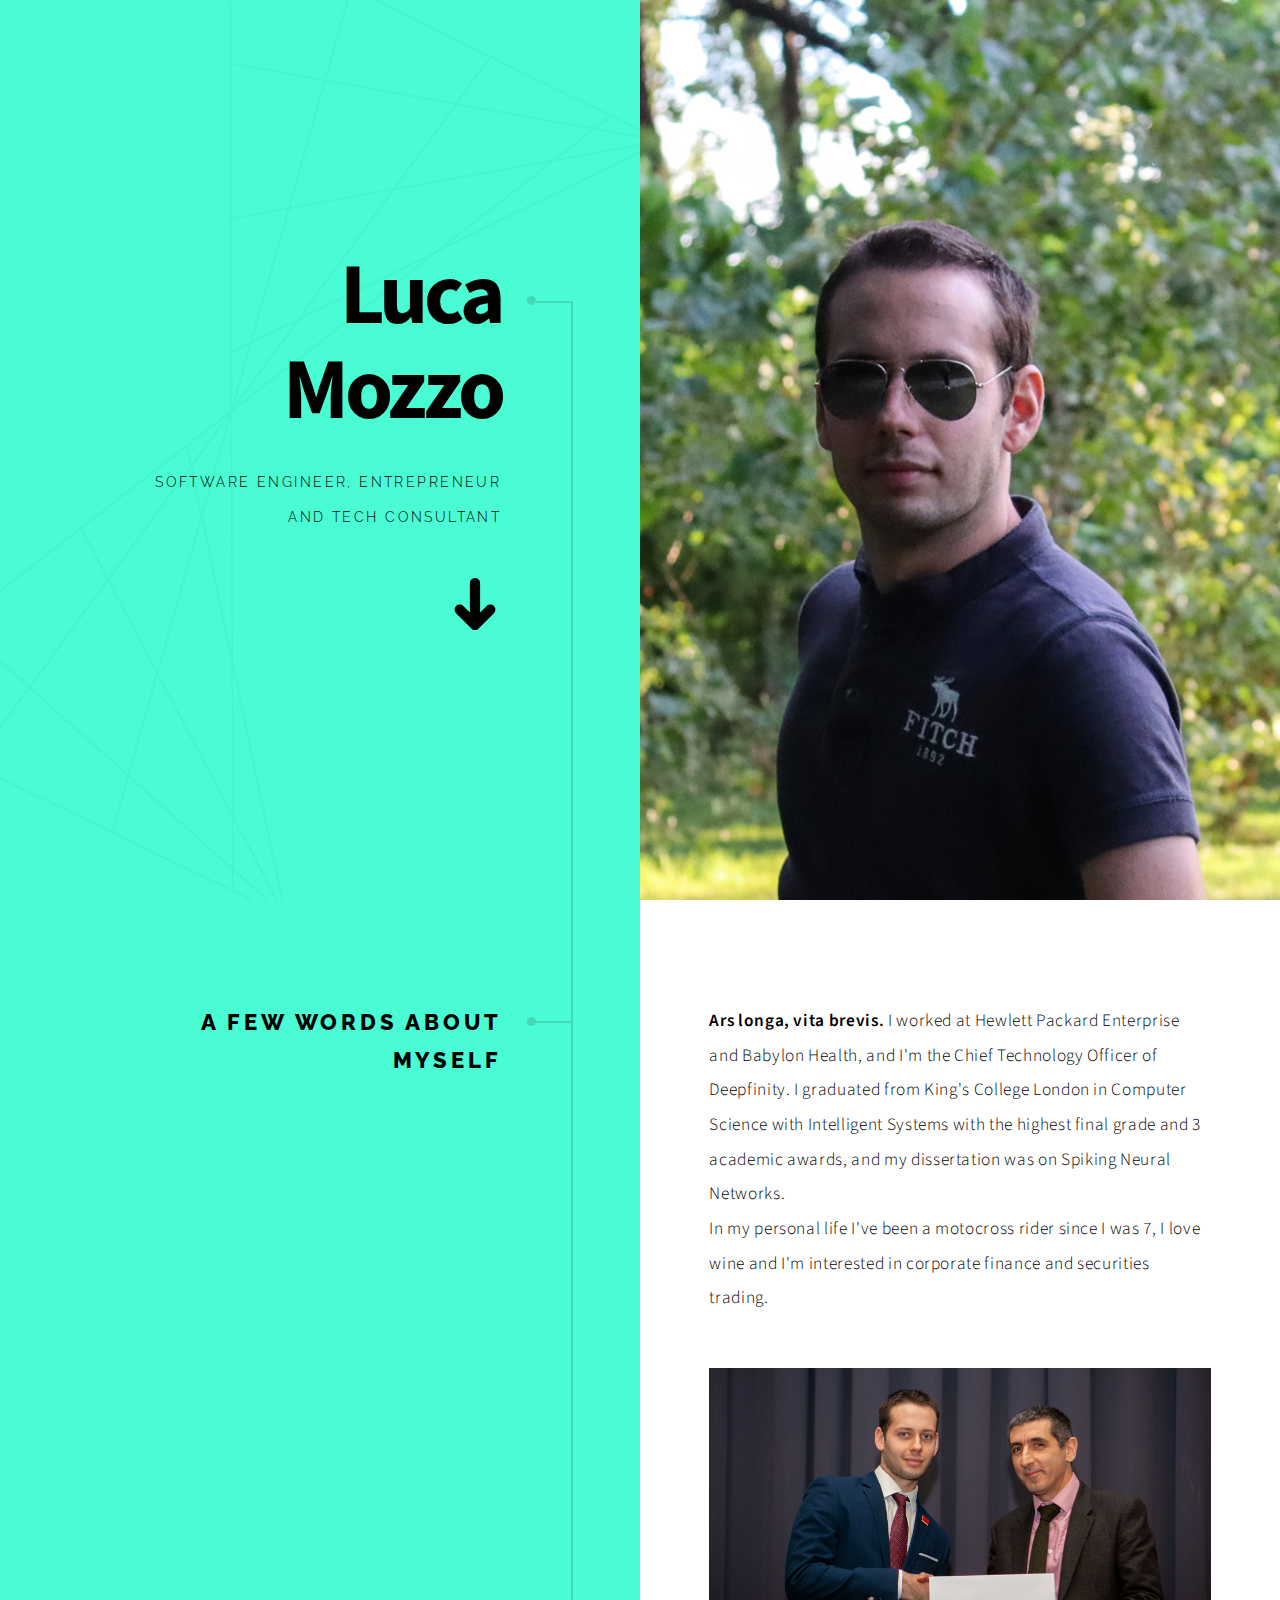
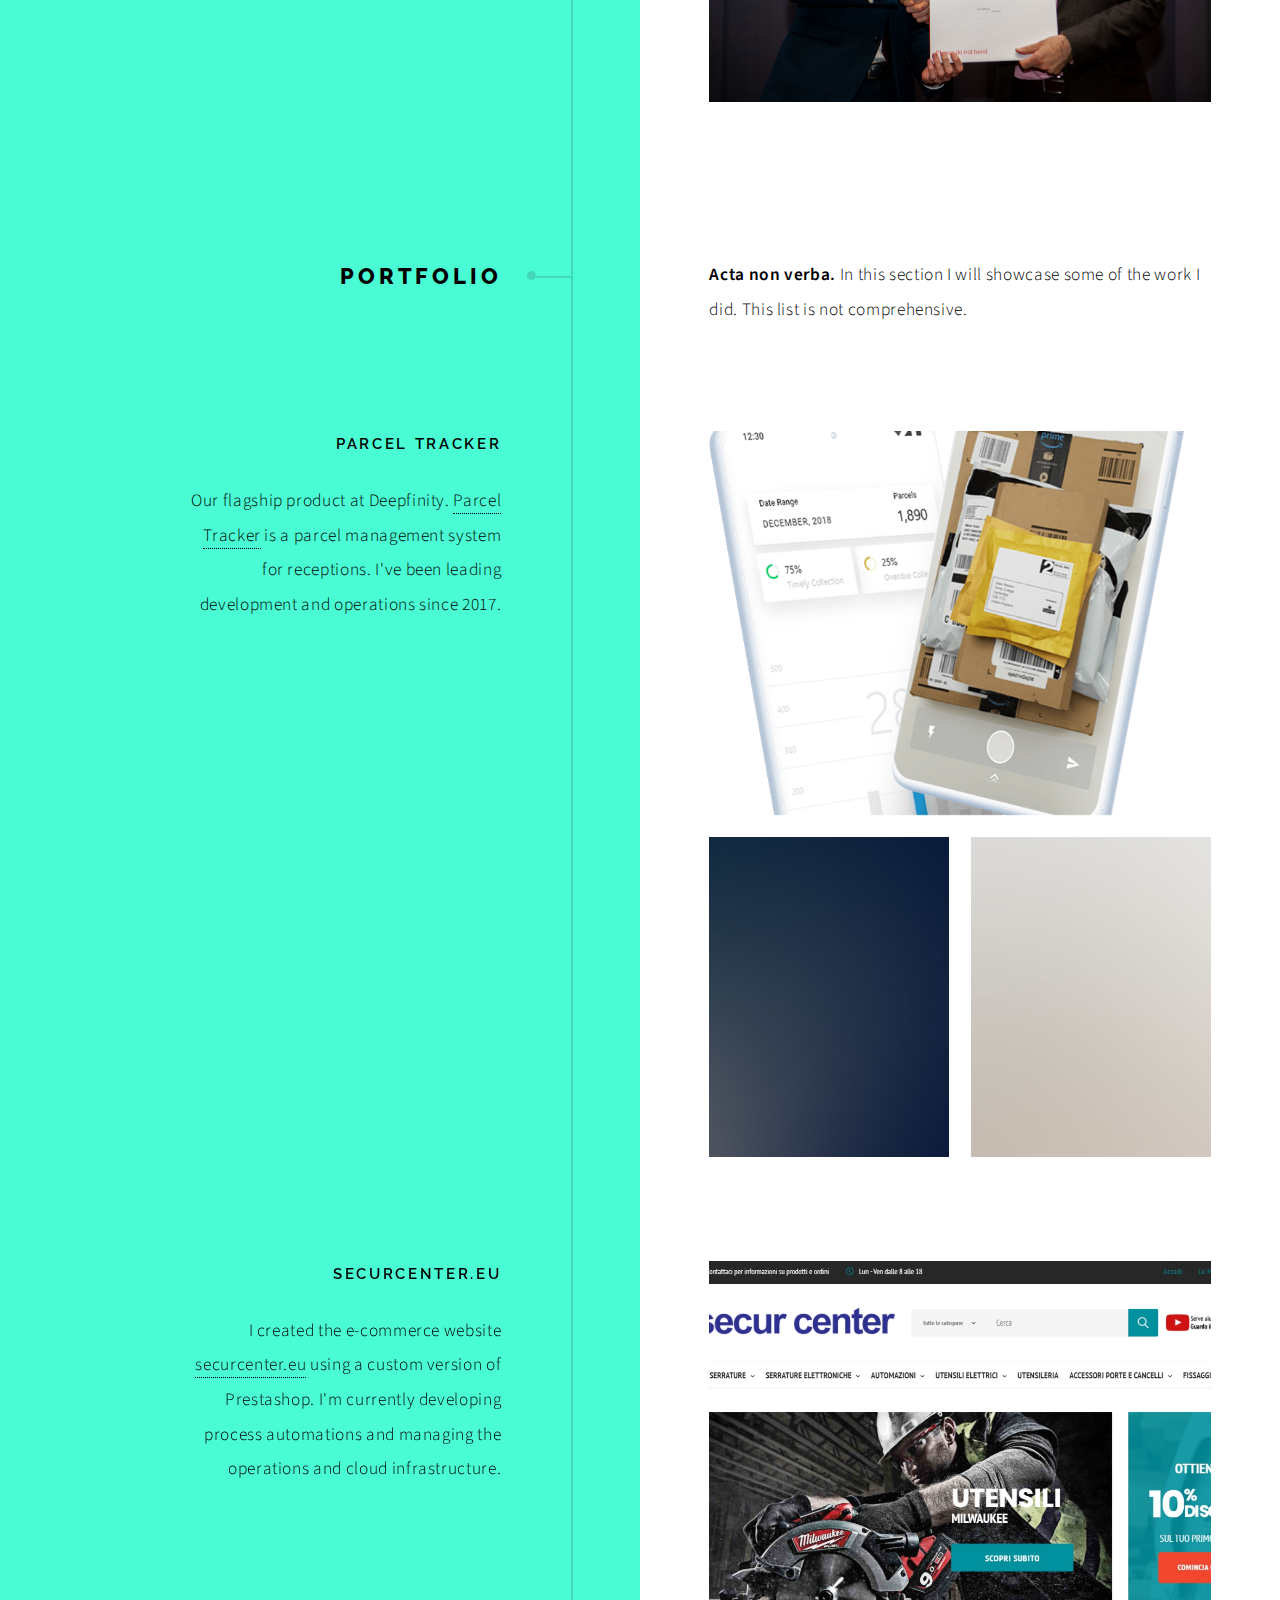
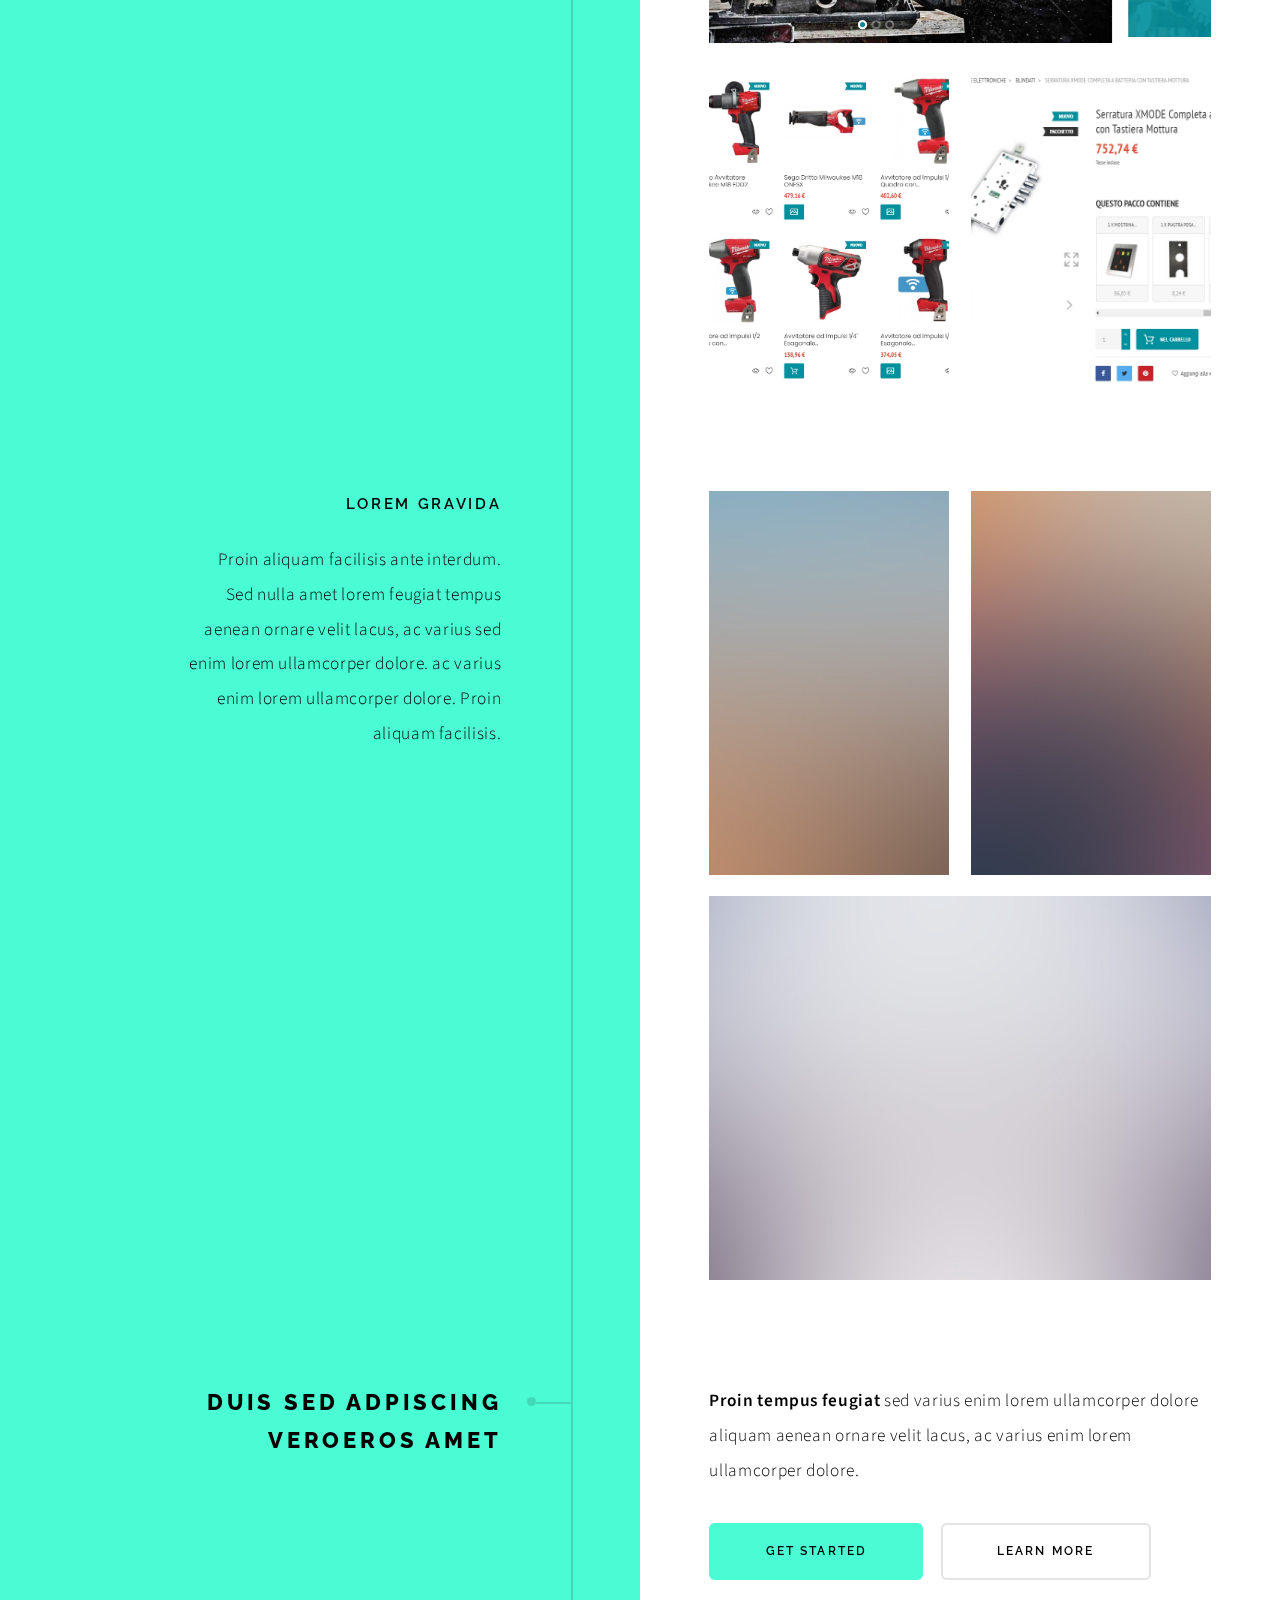
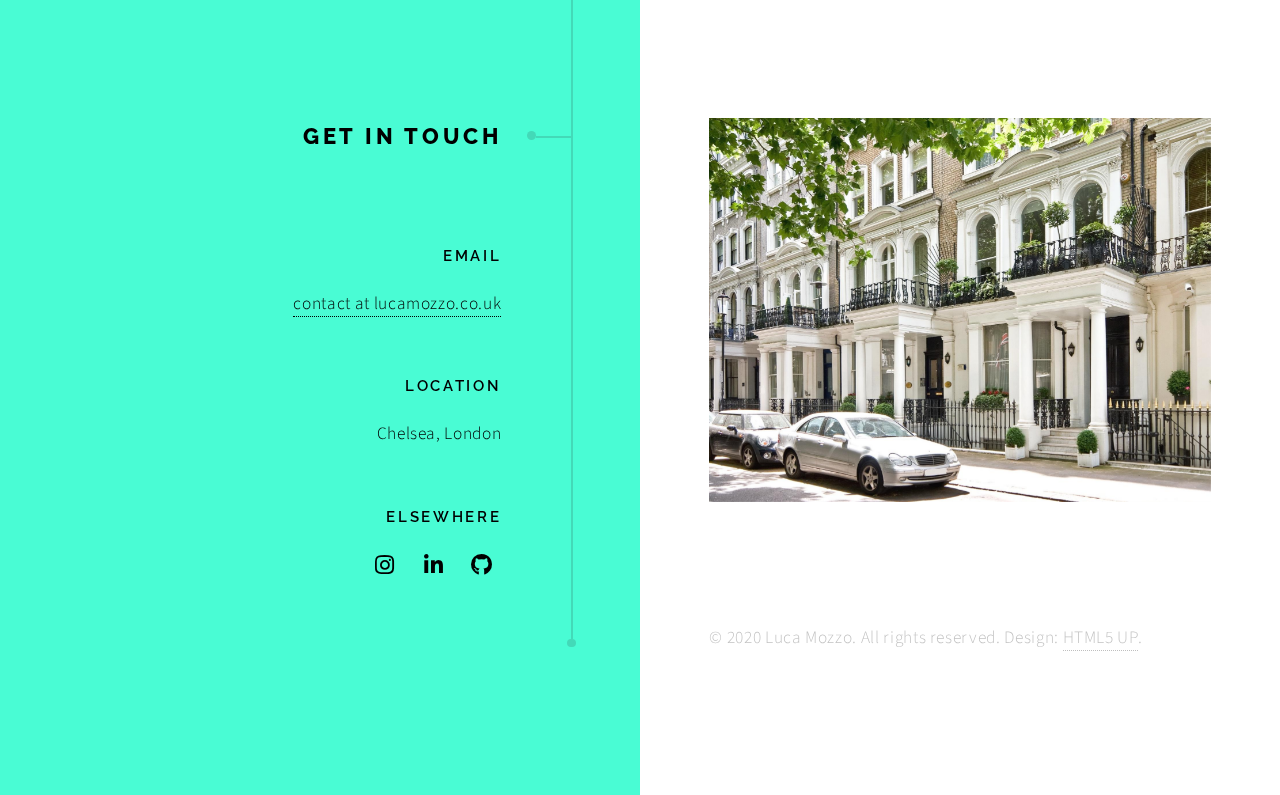
==== commit ab8e7735: "added content" ====
--- a/index.html
+++ b/index.html
@@ -38,18 +38,18 @@
 							<h2>A few words about myself</h2>
 						</header>
 						<div class="content">
-							<p>I worked at Hewlett Packard Enterprise and Babylon Health, and I'm the Chief Technology Officer of Deepfinity.  I graduated from King's College London in Computer Science with Intelligent Systems with the highest final grade and 3 academic awards, and my dissertation was on Spiking Neural Networks.<br/>In my personal life I've been a motocross rider since I was 7, I love wine and I'm interested in corporate finance and securities trading.</p>
+							<p><strong>Ars longa, vita brevis.</strong> I worked at Hewlett Packard Enterprise and Babylon Health, and I'm the Chief Technology Officer of Deepfinity.  I graduated from King's College London in Computer Science with Intelligent Systems with the highest final grade and 3 academic awards, and my dissertation was on Spiking Neural Networks.<br/>In my personal life I've been a motocross rider since I was 7, I love wine and I'm interested in corporate finance and securities trading.</p>
 							<span class="image main"><img src="images/pic02.jpg" alt="" /></span>
 						</div>
 					</section>
 
 				<!-- Section -->
-					<section>
+<!--					<section>
 						<header>
 							<h2>What I do</h2>
 						</header>
 						<div class="content">
-							<p><strong>Etiam tristique libero</strong> eu nibh porttitor amet fermentum. Nullam venenatis erat id vehicula ultrices sed ultricies condimentum.</p>
+							<p><strong>Sapere aude.</strong> eu nibh porttitor amet fermentum. Nullam venenatis erat id vehicula ultrices sed ultricies condimentum.</p>
 							<ul class="feature-icons">
 								<li class="icon solid fa-laptop">Consequat tempus</li>
 								<li class="icon solid fa-bolt">Etiam adipiscing</li>
@@ -60,7 +60,7 @@
 							</ul>
 							<p>Vehicula ultrices sed ultricies condimentum. Magna sed etiam consequat, et lorem adipiscing sed nulla. Volutpat nisl et tempus et dolor libero, feugiat magna tempus, sed et lorem adipiscing.</p>
 						</div> 
-					</section>
+					</section>-->
 
 				<!-- Section -->
 					<section>
@@ -68,35 +68,34 @@
 							<h2>Portfolio</h2>
 						</header>
 						<div class="content">
-							<p><strong>Integer mollis egestas</strong> nam maximus erat id euismod egestas. Pellentesque sapien ac quam. Lorem ipsum dolor sit nullam.</p>
+							<p><strong>Acta non verba.</strong> In this section I will showcase some of the work I did. This list is not comprehensive.</p>
+
+							<!-- Section -->
+							<section>
+								<header>
+									<h3>Parcel Tracker</h3>
+									<p>Our flagship product at Deepfinity. <a href="https://parceltracker.com">Parcel Tracker</a> is a parcel management system for receptions. I've been leading development and operations since 2017.</p>
+								</header>
+								<div class="content">
+									<div class="gallery">
+										<a href="images/gallery/fulls/04.jpg" class="landscape"><img src="images/gallery/thumbs/04.jpg" alt="" /></a>
+										<a href="images/gallery/fulls/06.jpg"><img src="images/gallery/thumbs/06.jpg" alt="" /></a>
+										<a href="images/gallery/fulls/07.jpg"><img src="images/gallery/thumbs/07.jpg" alt="" /></a>
+									</div>
+								</div>
+							</section>
 
 							<!-- Section -->
 								<section>
 									<header>
-										<h3>Erat aliquam</h3>
-										<p>Vehicula ultrices dolor amet ultricies et condimentum. Magna sed etiam consequat, et lorem adipiscing sed dolor sit amet, consectetur amet do eiusmod tempor incididunt  ipsum suspendisse ultrices gravida.</p>
+										<h3>securcenter.eu</h3>
+										<p>I created the e-commerce website <a href="https://securcenter.eu">securcenter.eu</a> using a custom version of Prestashop. I'm currently developing process automations and managing the operations and cloud infrastructure.</p>
 									</header>
 									<div class="content">
 										<div class="gallery">
 											<a href="images/gallery/fulls/01.jpg" class="landscape"><img src="images/gallery/thumbs/01.jpg" alt="" /></a>
 											<a href="images/gallery/fulls/02.jpg"><img src="images/gallery/thumbs/02.jpg" alt="" /></a>
 											<a href="images/gallery/fulls/03.jpg"><img src="images/gallery/thumbs/03.jpg" alt="" /></a>
-											<a href="images/gallery/fulls/04.jpg" class="landscape"><img src="images/gallery/thumbs/04.jpg" alt="" /></a>
-										</div>
-									</div>
-								</section>
-
-							<!-- Section -->
-								<section>
-									<header>
-										<h3>Nisl consequat</h3>
-										<p>Aenean ornare velit lacus, ac varius enim ullamcorper eu. Proin aliquam sed facilisis ante interdum congue. Integer mollis, nisl amet convallis, porttitor magna ullamcorper, amet mauris. Ut magna finibus nisi nec lacinia ipsum maximus.</p>
-									</header>
-									<div class="content">
-										<div class="gallery">
-											<a href="images/gallery/fulls/05.jpg" class="landscape"><img src="images/gallery/thumbs/05.jpg" alt="" /></a>
-											<a href="images/gallery/fulls/06.jpg"><img src="images/gallery/thumbs/06.jpg" alt="" /></a>
-											<a href="images/gallery/fulls/07.jpg"><img src="images/gallery/thumbs/07.jpg" alt="" /></a>
 										</div>
 									</div>
 								</section>
@@ -406,7 +405,7 @@
 						<header>
 							<h2>Get in touch</h2>
 						</header>
-						<div class="content">
+						<!-- <div class="content">
 							<p><strong>Get in touch</strong> by filling the form below</p>
 							<form>
 								<div class="fields">
@@ -424,6 +423,11 @@
 									<li><input type="submit" value="Send Message" class="button primary" /></li>
 								</ul>
 							</form>
+						</div> -->
+						<div class="content">
+							<div class="gallery">
+								<a href="images/gallery/fulls/home.jpg" class="landscape"><img src="images/gallery/thumbs/home.jpg" alt="" /></a>
+							</div>
 						</div>
 						<footer>
 							<ul class="items">
@@ -442,9 +446,9 @@
 								<li>
 									<h3>Elsewhere</h3>
 									<ul class="icons">
-										<li><a href="#" class="icon brands fa-instagram"><span class="label">Instagram</span></a></li>
-										<li><a href="#" class="icon brands fa-linkedin-in"><span class="label">LinkedIn</span></a></li>
-										<li><a href="#" class="icon brands fa-github"><span class="label">GitHub</span></a></li>
+										<li><a href="https://www.instagram.com/mozzonazionale" class="icon brands fa-instagram"><span class="label">Instagram</span></a></li>
+										<li><a href="https://linkedin.com/in/lucamozzo" class="icon brands fa-linkedin-in"><span class="label">LinkedIn</span></a></li>
+										<li><a href="https://github.com/LucaMozzo" class="icon brands fa-github"><span class="label">GitHub</span></a></li>
 									</ul>
 								</li>
 							</ul>
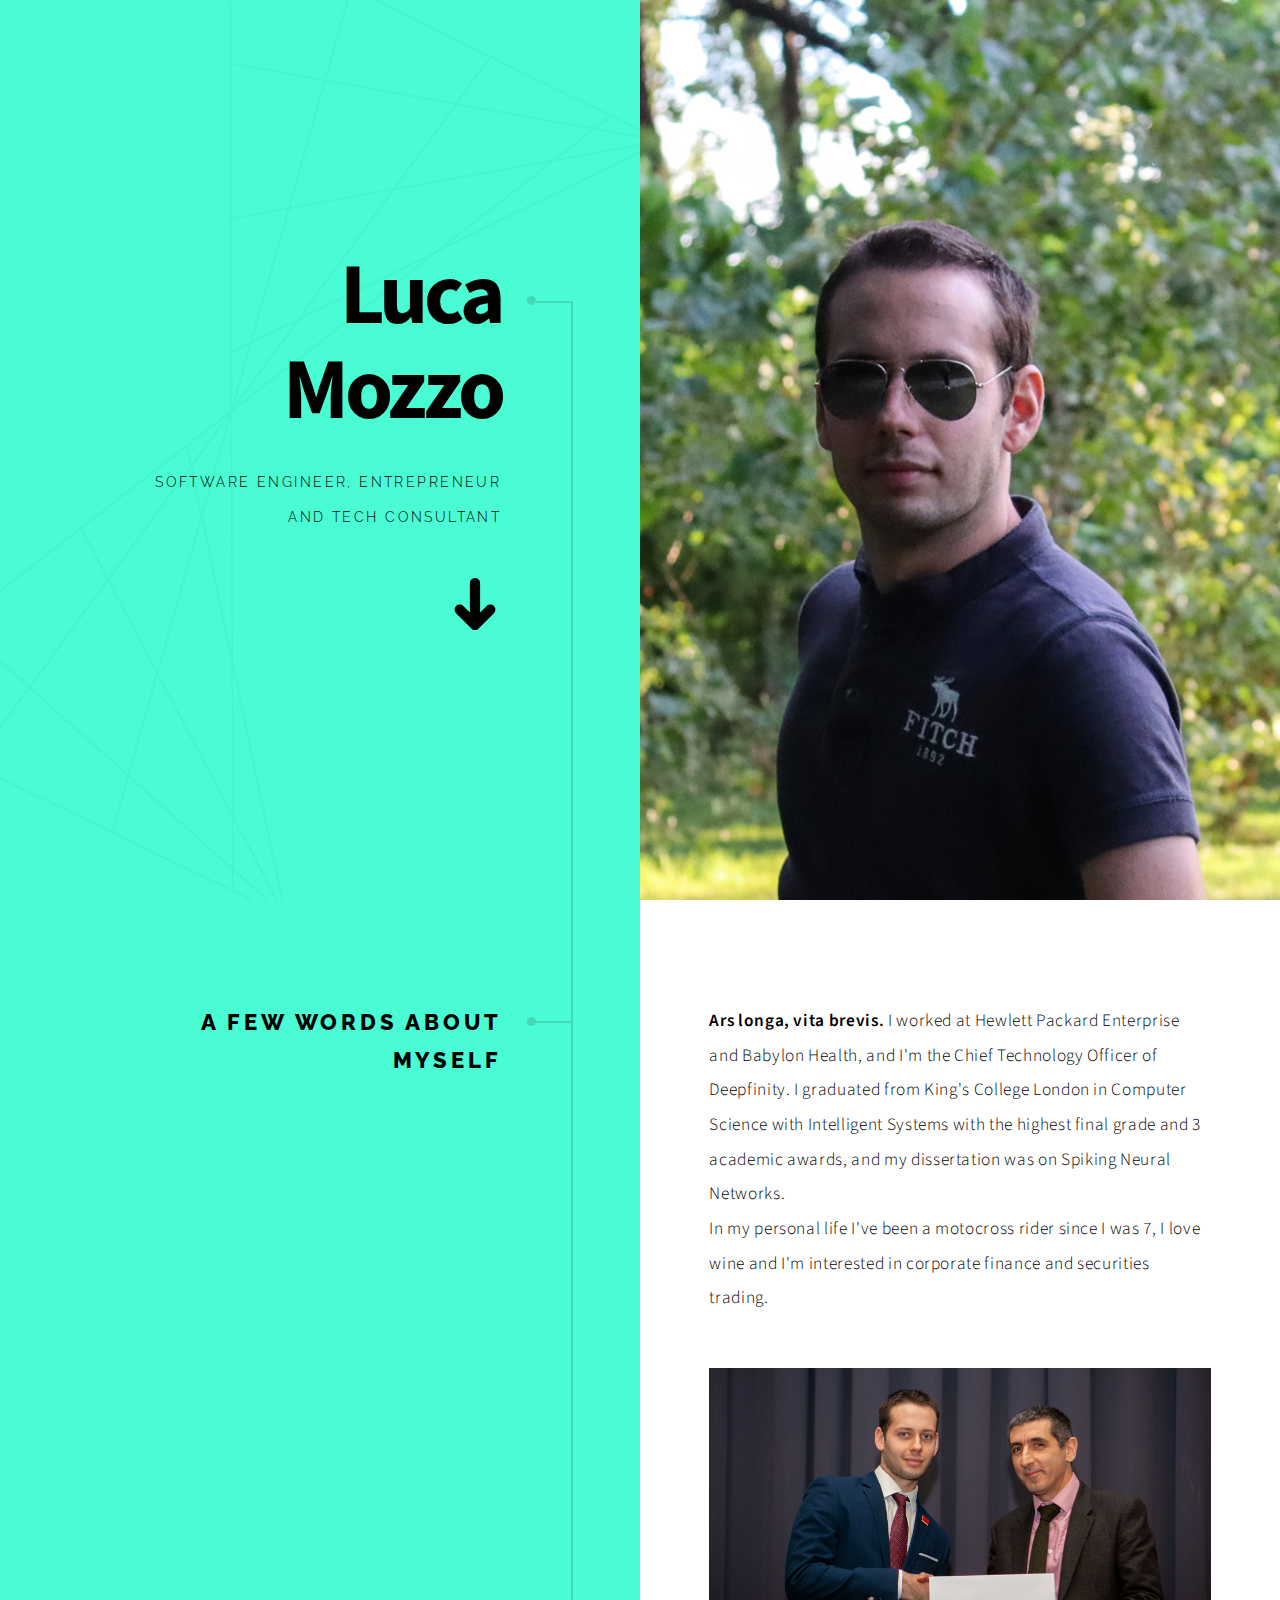
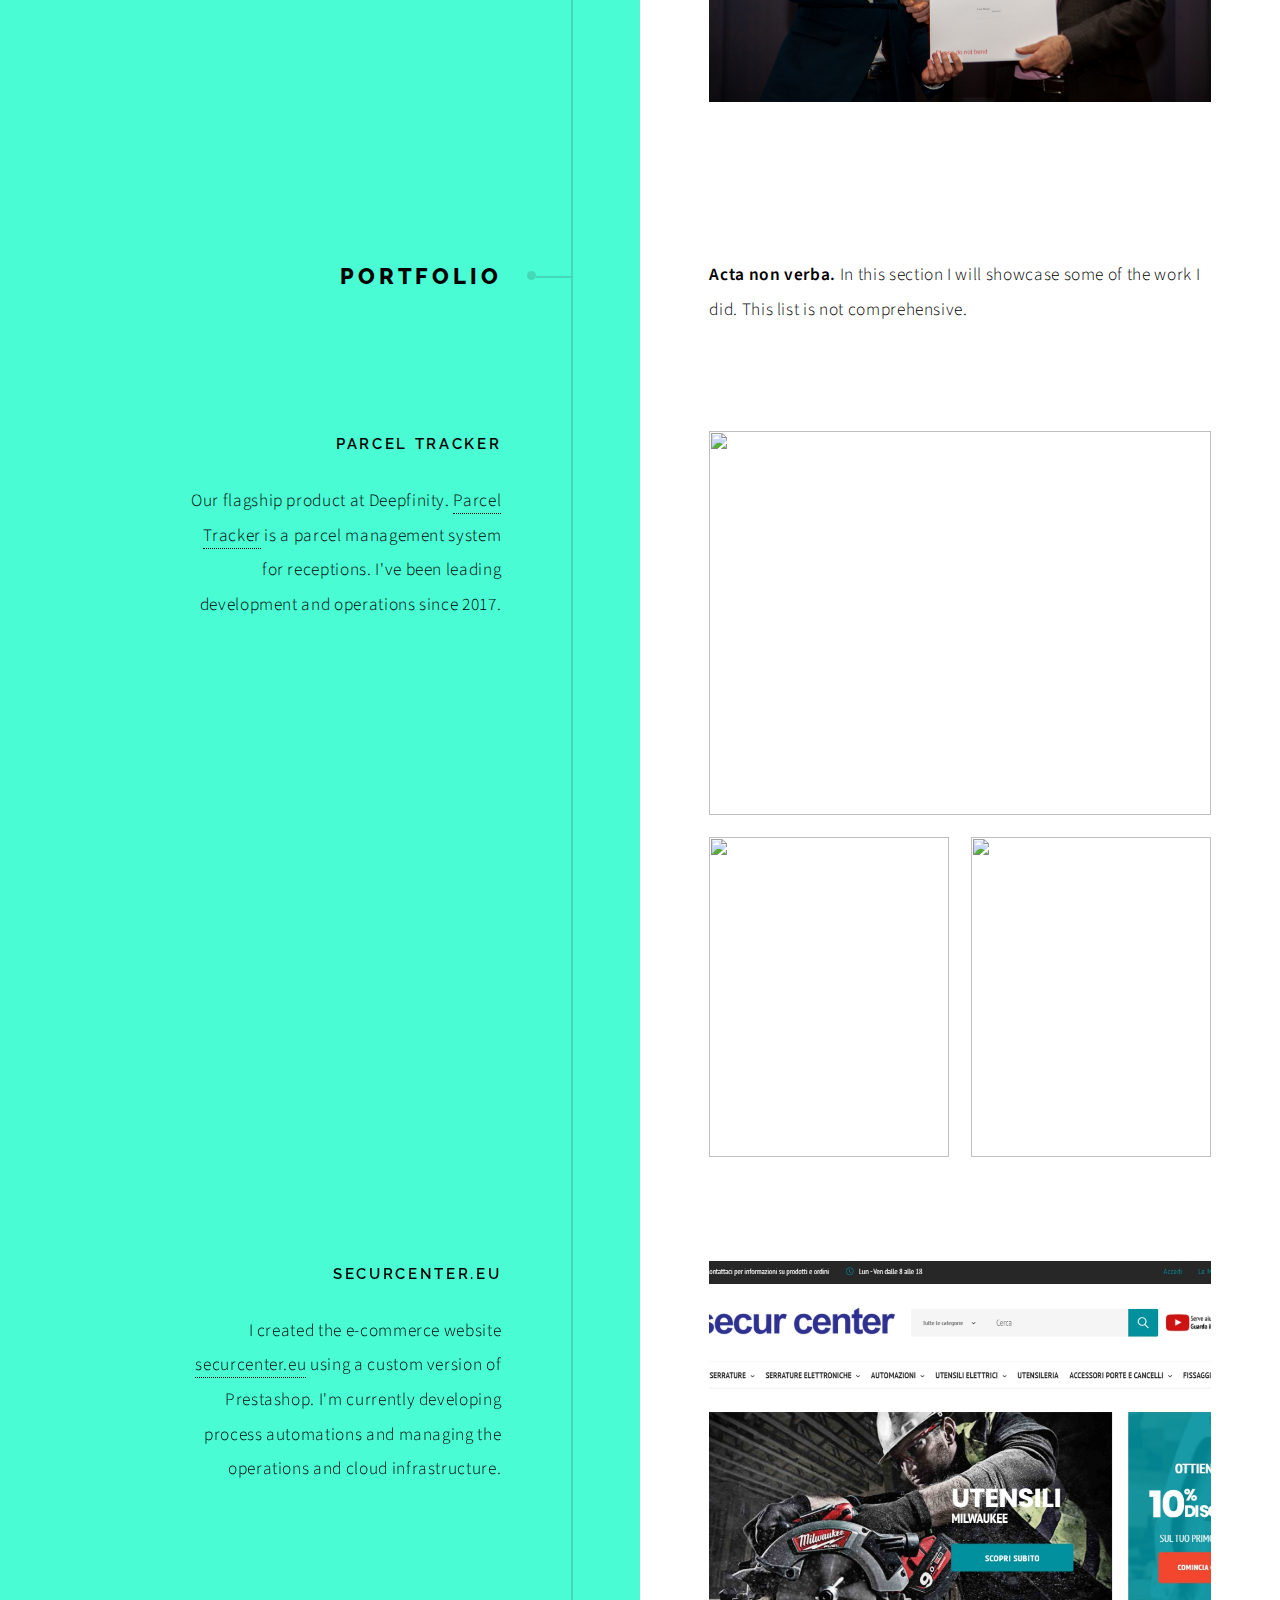
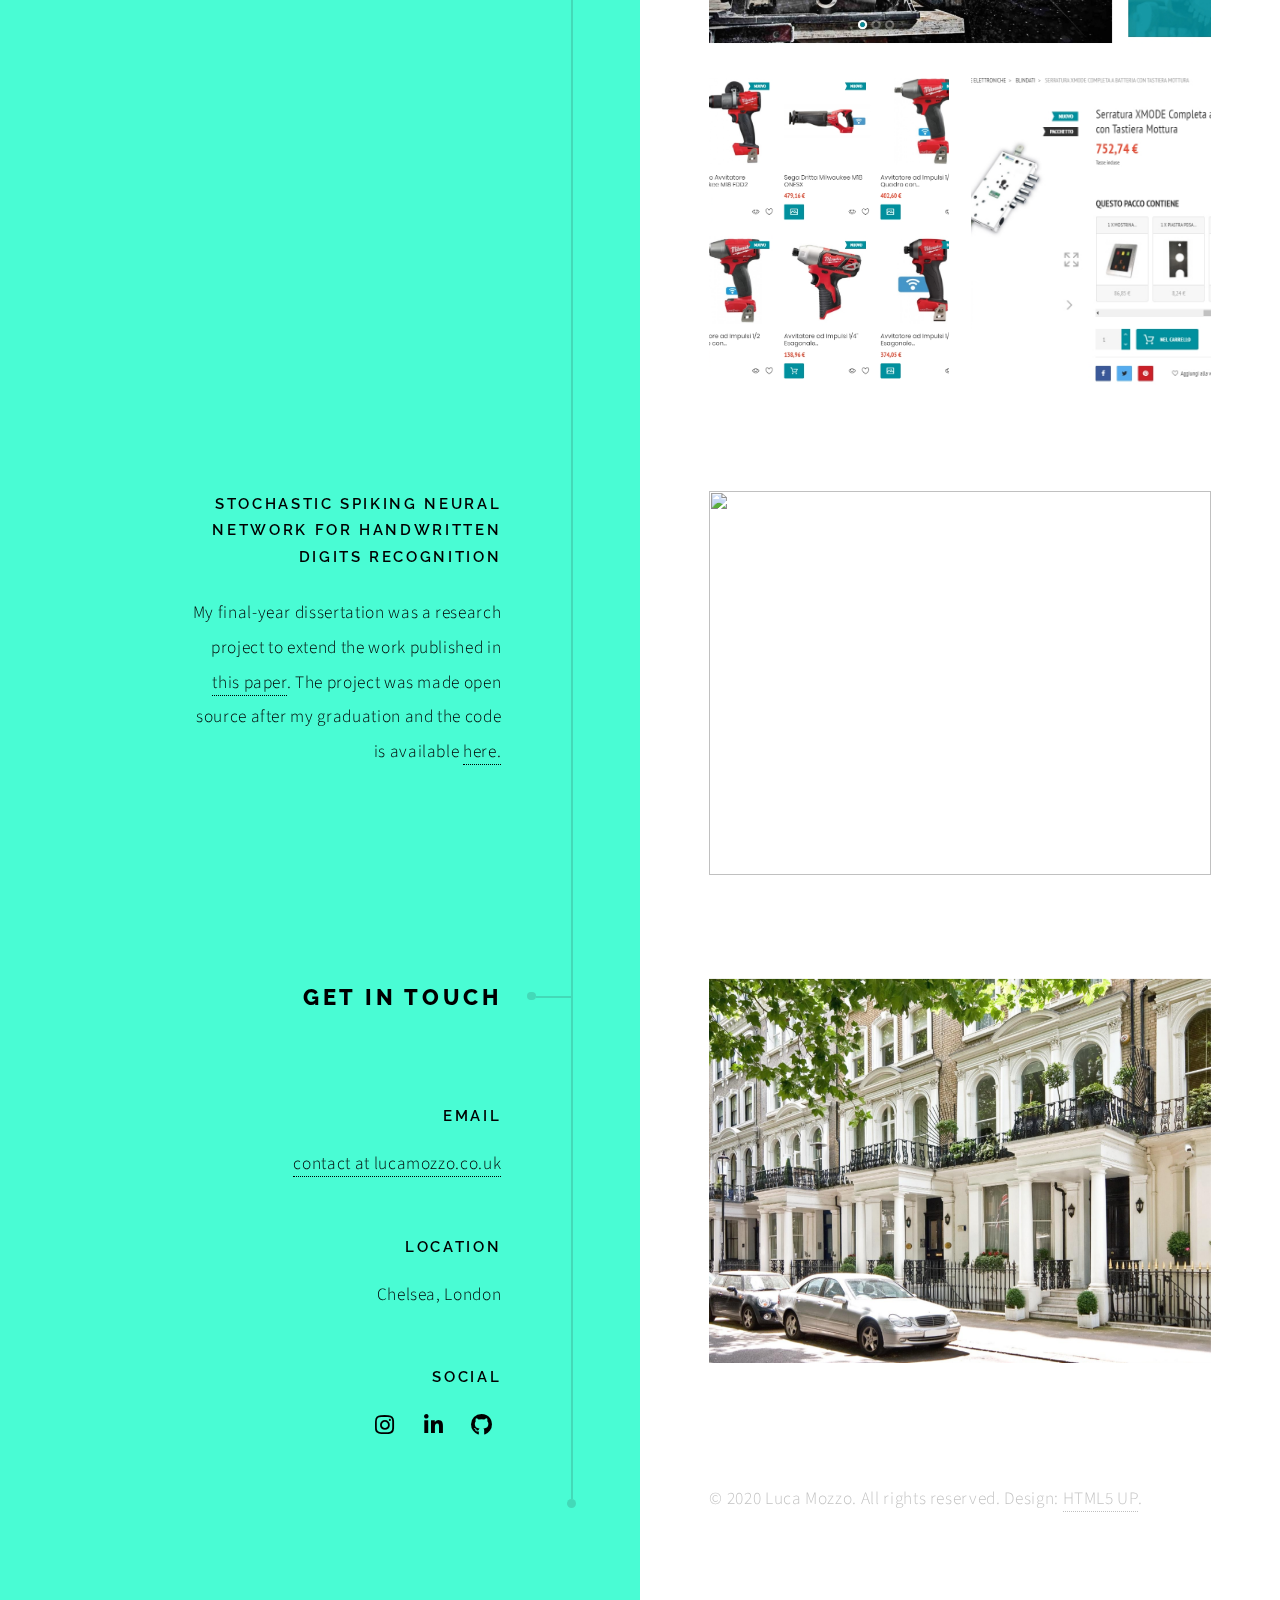
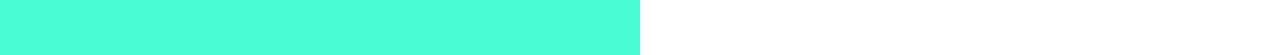
==== commit 50eb160a: "finished" ====
--- a/index.html
+++ b/index.html
@@ -78,9 +78,9 @@
 								</header>
 								<div class="content">
 									<div class="gallery">
-										<a href="images/gallery/fulls/04.jpg" class="landscape"><img src="images/gallery/thumbs/04.jpg" alt="" /></a>
-										<a href="images/gallery/fulls/06.jpg"><img src="images/gallery/thumbs/06.jpg" alt="" /></a>
-										<a href="images/gallery/fulls/07.jpg"><img src="images/gallery/thumbs/07.jpg" alt="" /></a>
+										<a href="images/gallery/fulls/demoday.jpg" class="landscape"><img src="images/gallery/thumbs/demoday.jpg" alt="" /></a>
+										<a href="images/gallery/fulls/pt2.jpg"><img src="images/gallery/thumbs/pt2.jpg" alt="" /></a>
+										<a href="images/gallery/fulls/pt3.png"><img src="images/gallery/thumbs/pt3.png" alt="" /></a>
 									</div>
 								</div>
 							</section>
@@ -103,14 +103,12 @@
 							<!-- Section -->
 								<section>
 									<header>
-										<h3>Lorem gravida</h3>
-										<p>Proin aliquam facilisis ante interdum. Sed nulla amet lorem feugiat tempus aenean ornare velit lacus, ac varius sed enim lorem ullamcorper dolore.  ac varius enim lorem ullamcorper dolore. Proin aliquam facilisis.</p>
+										<h3>Stochastic Spiking Neural Network for handwritten digits recognition</h3>
+										<p>My final-year dissertation was a research project to extend the work published in <a href="https://arxiv.org/pdf/1710.10704.pdf">this paper</a>. The project was made open source after my graduation and the code is available <a href="https://github.com/LucaMozzo/SpikingNeuralNetwork">here.</a></p>
 									</header>
 									<div class="content">
 										<div class="gallery">
-											<a href="images/gallery/fulls/08.jpg" class="portrait"><img src="images/gallery/thumbs/08.jpg" alt="" /></a>
-											<a href="images/gallery/fulls/09.jpg" class="portrait"><img src="images/gallery/thumbs/09.jpg" alt="" /></a>
-											<a href="images/gallery/fulls/10.jpg" class="landscape"><img src="images/gallery/thumbs/10.jpg" alt="" /></a>
+											<a href="images/gallery/fulls/snn.png" class="landscape"><img src="images/gallery/thumbs/snn.png" alt="" /></a>
 										</div>
 									</div>
 								</section>
@@ -119,7 +117,7 @@
 					</section>
 
 				<!-- Section -->
-					<section>
+					<!-- <section>
 						<header>
 							<h2>Duis sed adpiscing veroeros amet</h2>
 						</header>
@@ -130,7 +128,7 @@
 								<li><a href="#" class="button large">Learn More</a></li>
 							</ul>
 						</div>
-					</section>
+					</section> -->
 
 				<!-- Elements -->
 				<!--
@@ -444,7 +442,7 @@
 									<span>Chelsea, London</span>
 								</li>
 								<li>
-									<h3>Elsewhere</h3>
+									<h3>Social</h3>
 									<ul class="icons">
 										<li><a href="https://www.instagram.com/mozzonazionale" class="icon brands fa-instagram"><span class="label">Instagram</span></a></li>
 										<li><a href="https://linkedin.com/in/lucamozzo" class="icon brands fa-linkedin-in"><span class="label">LinkedIn</span></a></li>
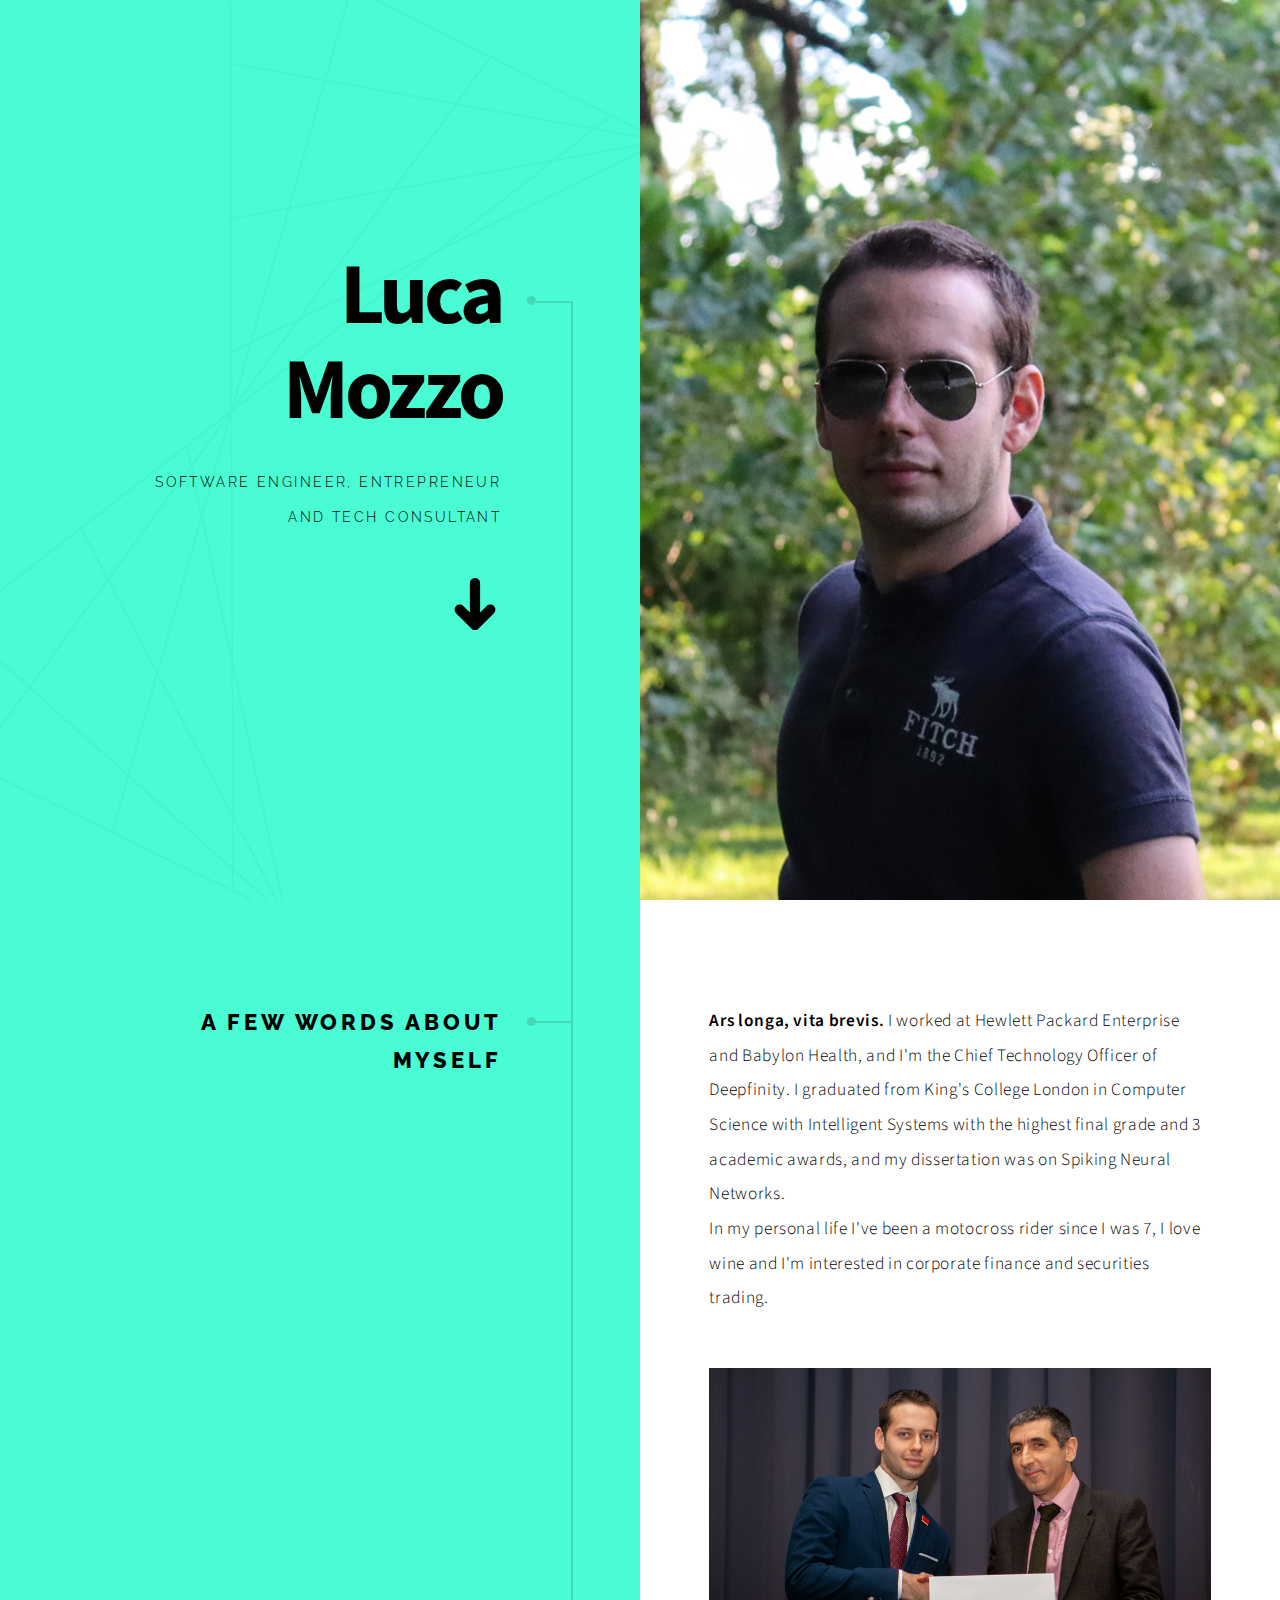
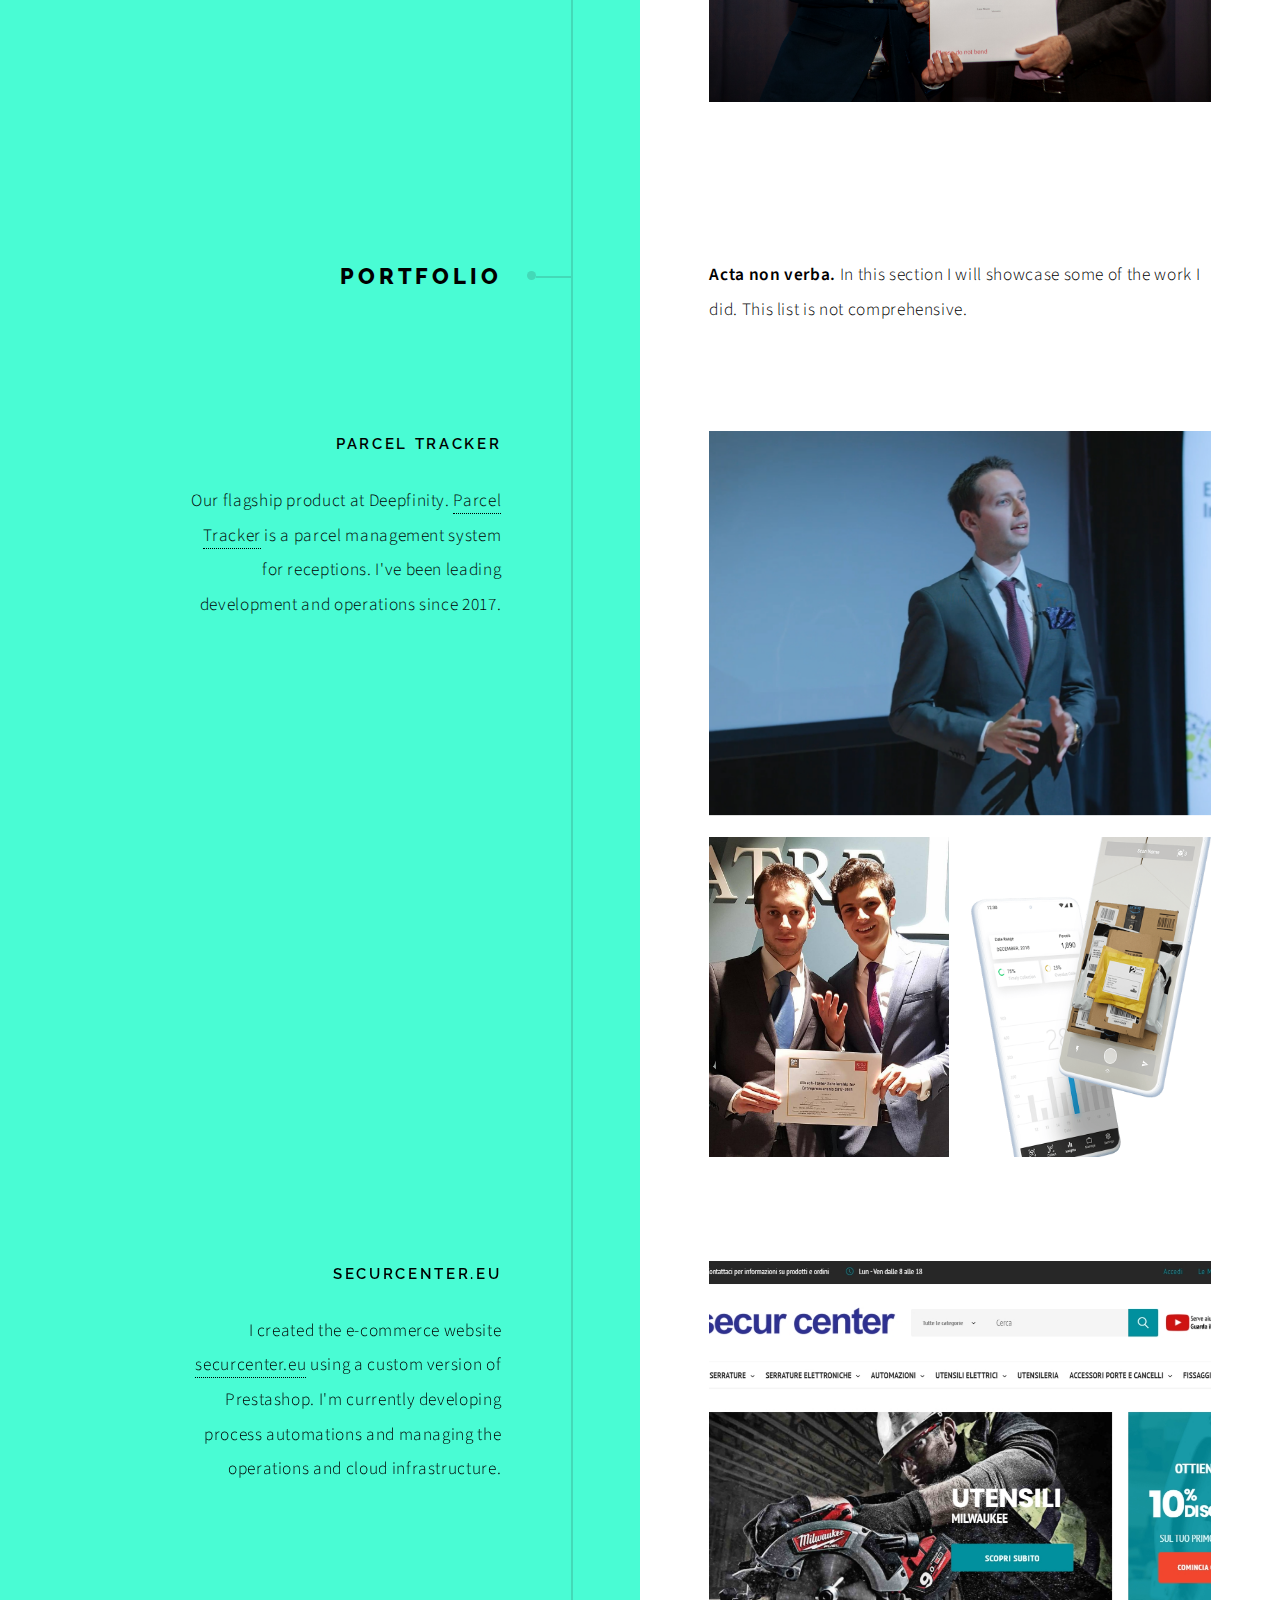
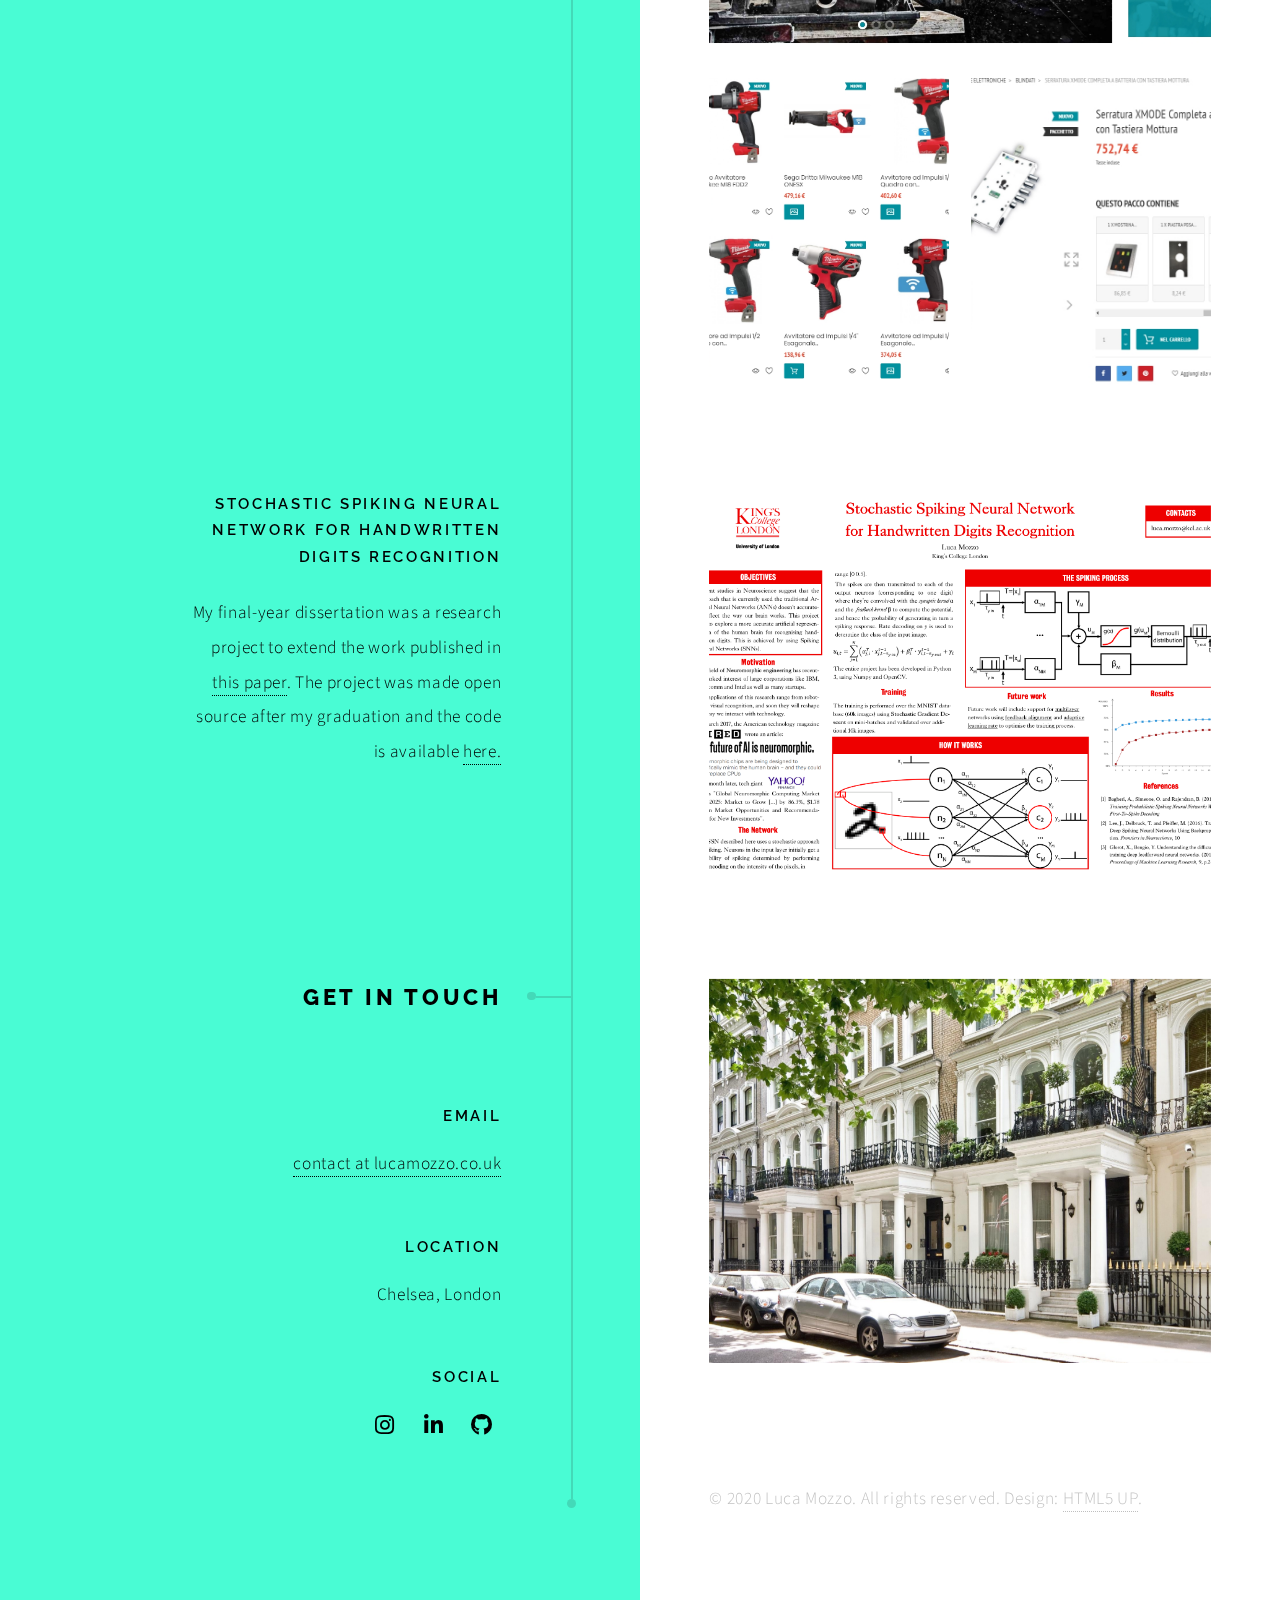
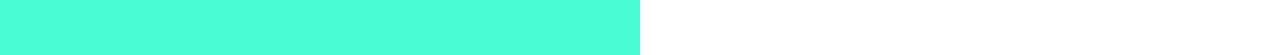
==== commit 5173de45: "Update index.html" ====
--- a/index.html
+++ b/index.html
@@ -444,7 +444,7 @@
 								<li>
 									<h3>Social</h3>
 									<ul class="icons">
-										<li><a href="https://www.instagram.com/mozzonazionale" class="icon brands fa-instagram"><span class="label">Instagram</span></a></li>
+										<li><a href="https://www.instagram.com/luca_mozzo" class="icon brands fa-instagram"><span class="label">Instagram</span></a></li>
 										<li><a href="https://linkedin.com/in/lucamozzo" class="icon brands fa-linkedin-in"><span class="label">LinkedIn</span></a></li>
 										<li><a href="https://github.com/LucaMozzo" class="icon brands fa-github"><span class="label">GitHub</span></a></li>
 									</ul>
@@ -467,4 +467,4 @@
 			<script src="assets/js/main.js"></script>
 
 	</body>
-</html>+</html>
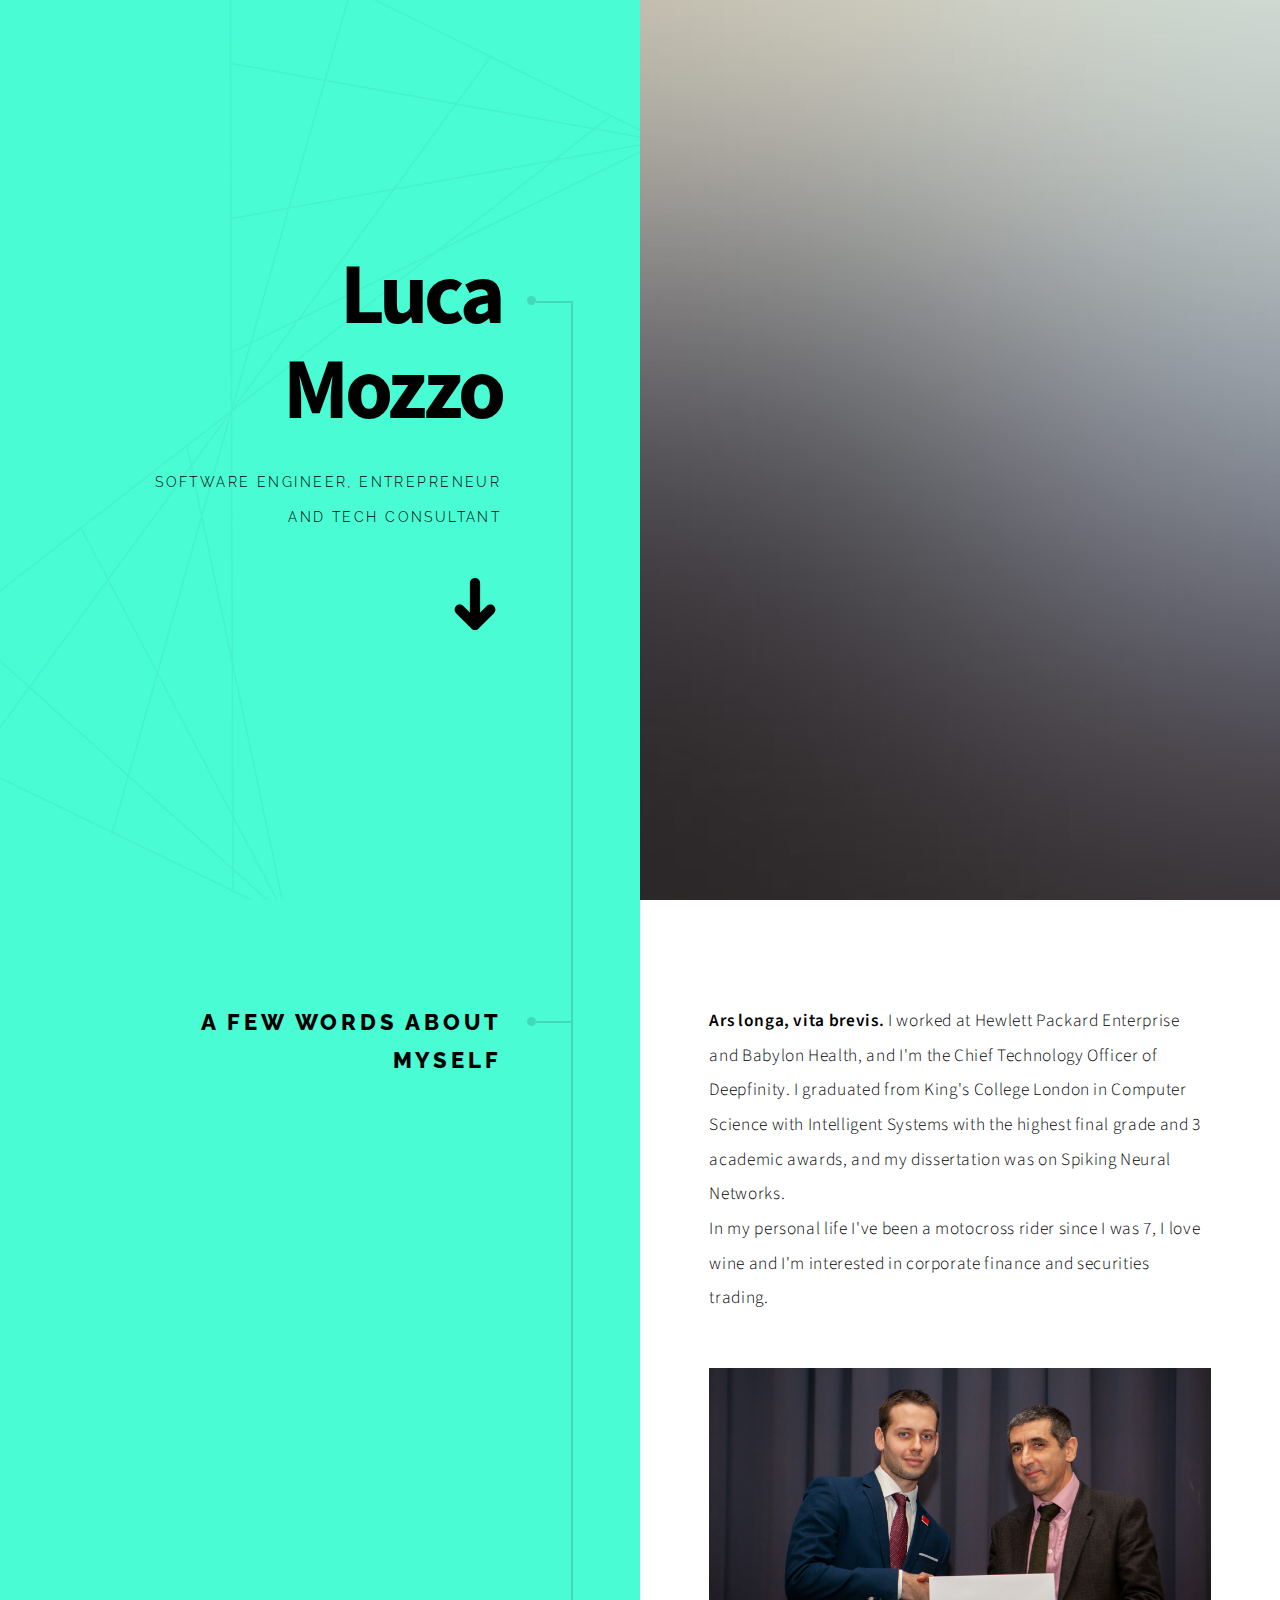
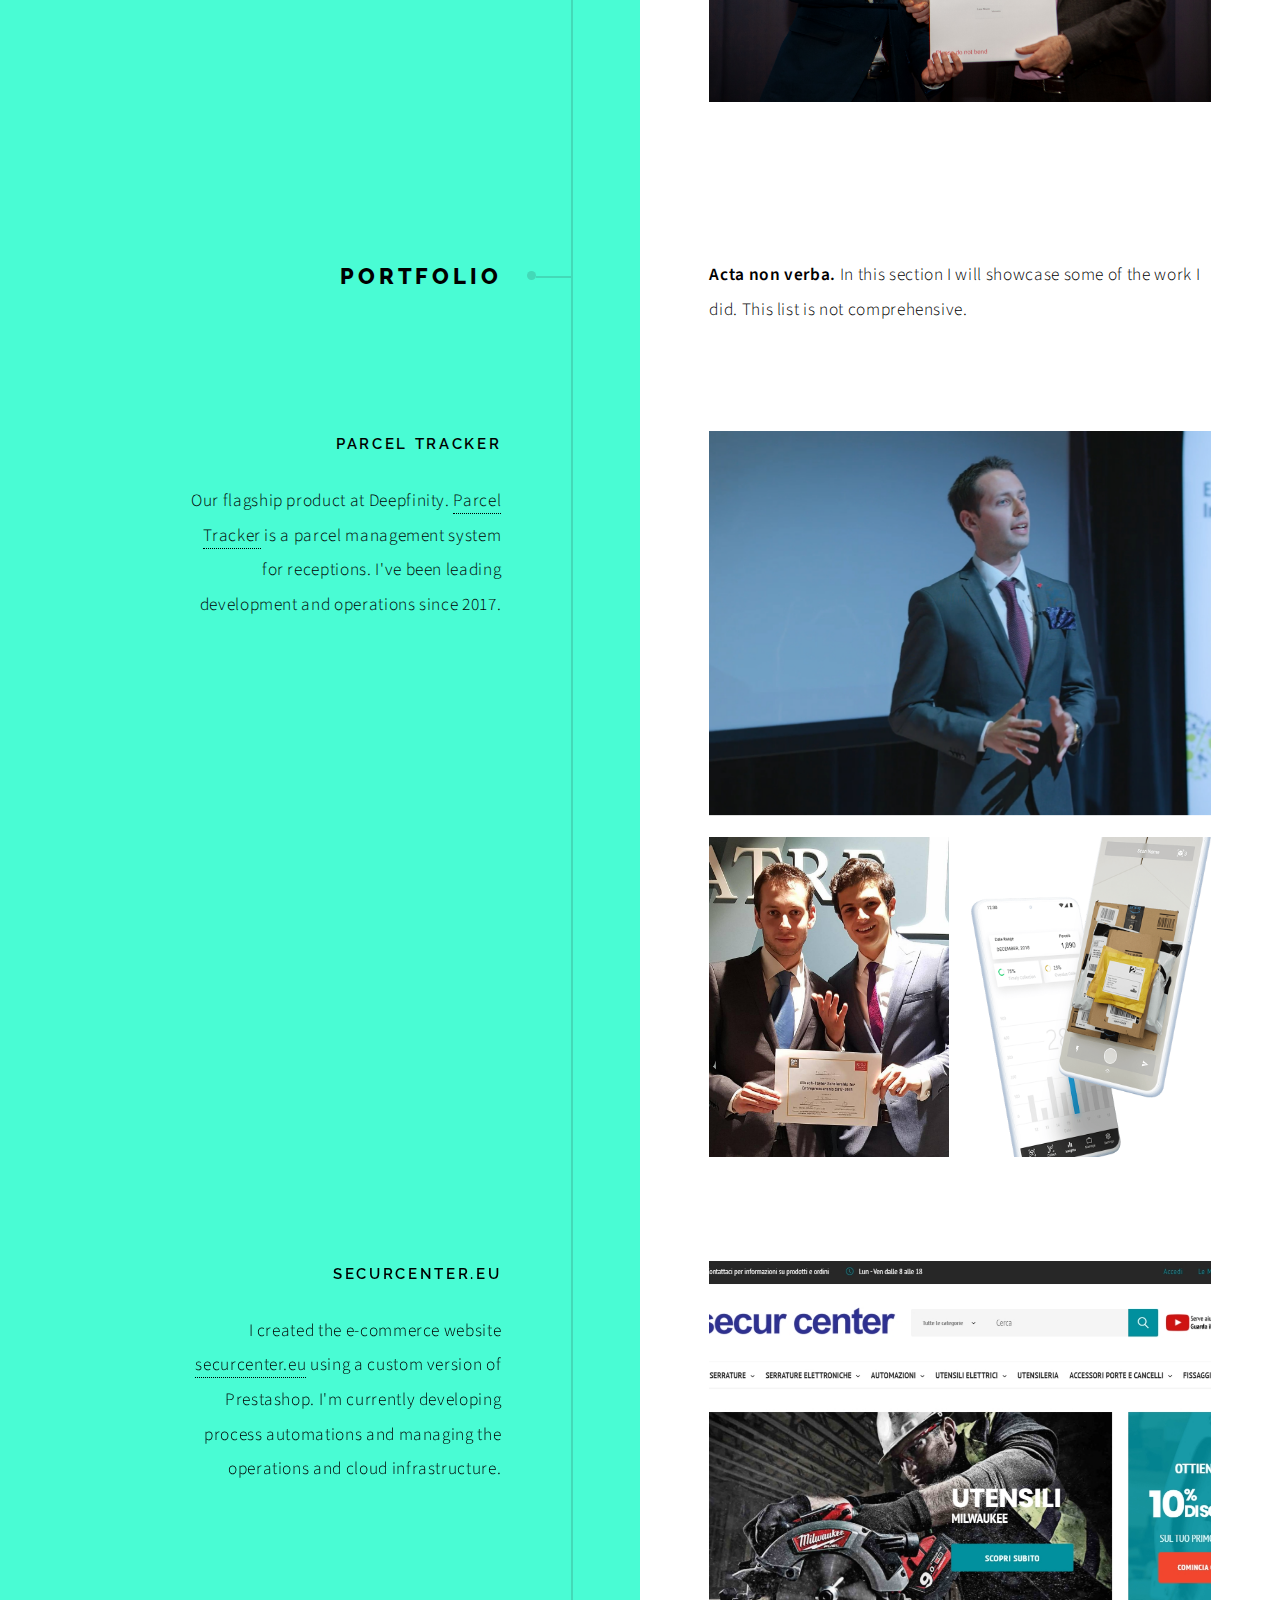
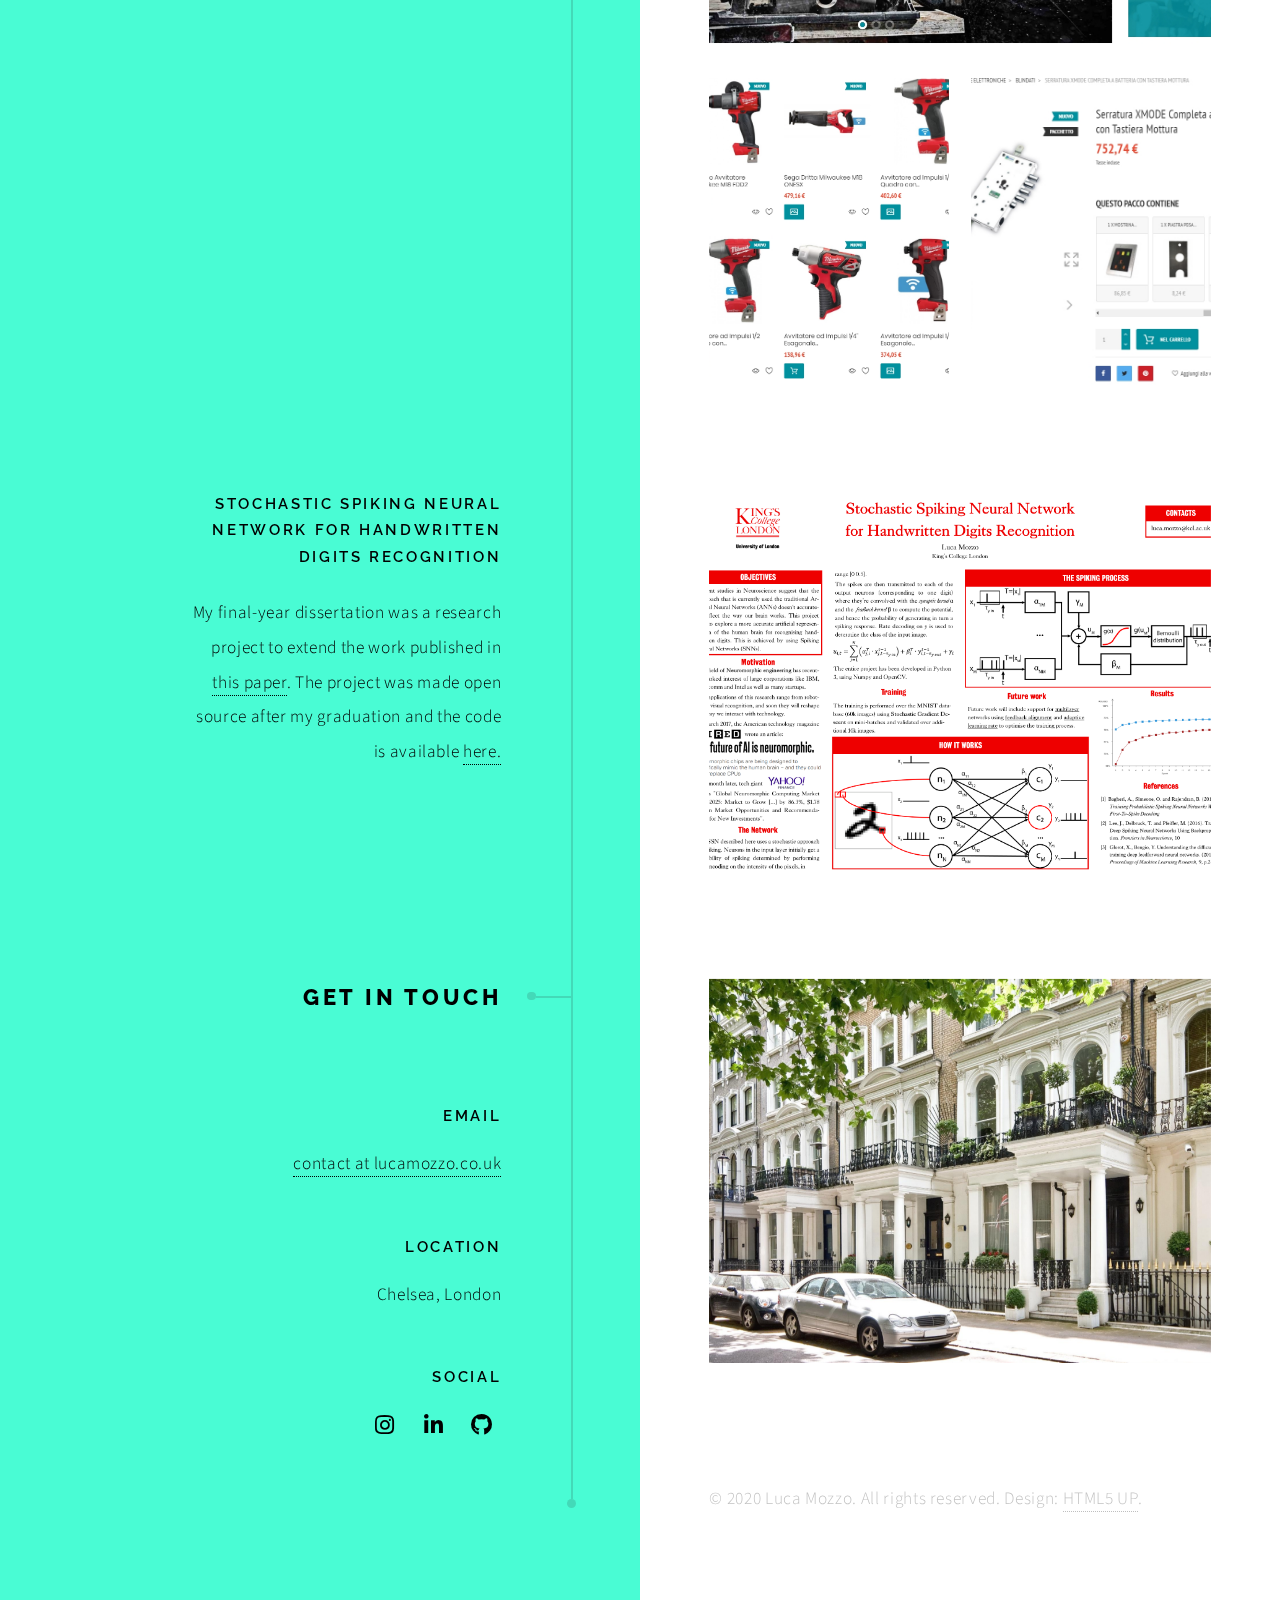
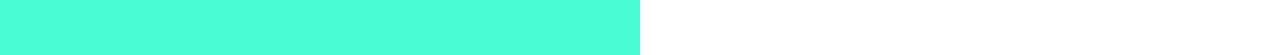
==== commit e18c8d80: "updated image" ====
--- a/index.html
+++ b/index.html
@@ -28,7 +28,7 @@
 							</ul>
 						</header>
 						<div class="content">
-							<span class="image fill" data-position="center"><img src="images/pic01.jpg" alt="" /></span>
+							<span class="image fill" data-position="center"><img src="images/pic03.jpg" alt="" /></span>
 						</div>
 					</section>
 
@@ -467,4 +467,4 @@
 			<script src="assets/js/main.js"></script>
 
 	</body>
-</html>
+</html>